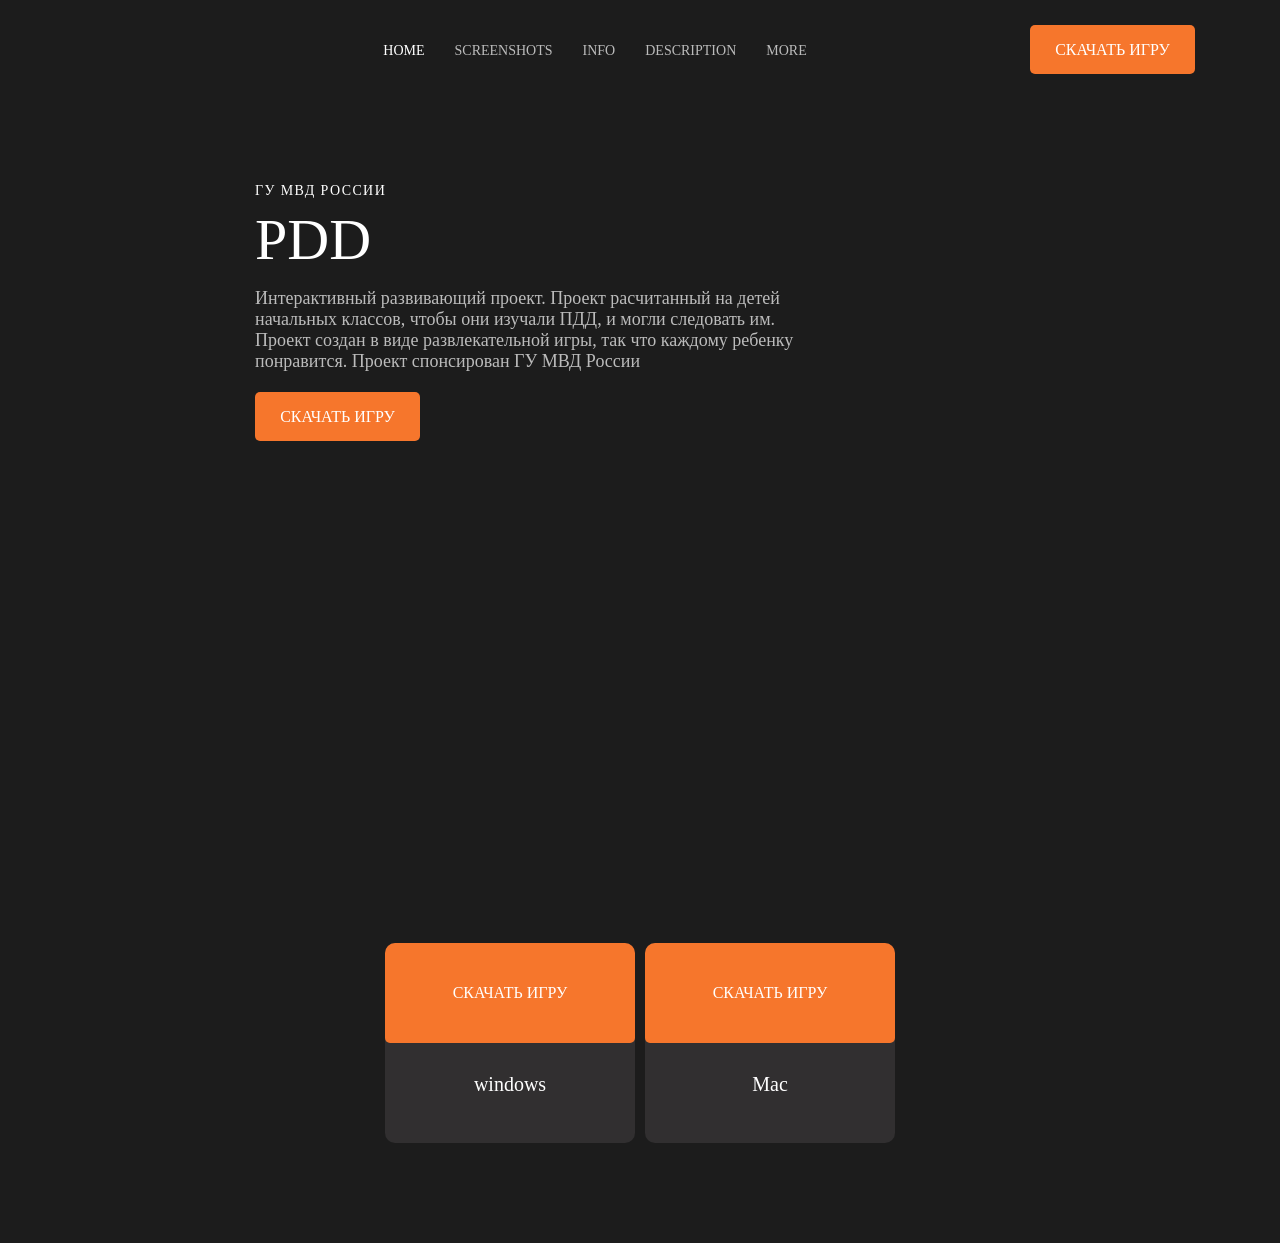
==== index.html @ a507806f "Add files via upload" ====
<!DOCTYPE html>
<html lang="en">
<head>
    <meta charset="UTF-8">
    <meta name="viewport" content="width=device-width, initial-scale=1.0">
    <title>PDD</title>
    <link rel="stylesheet" href="./style.css">
</head>
<body>
    <header class="header">
        <div class="container">
            <img src="./img/Emblem_of_the_Moscow_Oblast_Police.svg.png" alt="" class="header_logo" >
    
            <nav class="header_nav">
                <ul class="header_list">
                    <li><a class="active" href="#">HOME</a></li>
                    <li><a href="#">SCREENSHOTS</a></li>
                    <li><a href="#">INFO</a></li>
                    <li><a href="#">DESCRIPTION</a></li>
                    <li><a href="#">MORE</a></li>
                </ul>
            </nav>
    
            <a href="#!" class="btn">Скачать Игру</a>
        </div>
    </header>


    <main class="main">
        <section class="welcome">
            <div class="container">
                <div class="welcome__text">
                    <h4 class="welcome__subtitle">ГУ МВД РОССИИ</h4>
                    <h1 class="welcome__title">PDD</h1>
                    <p class="welcome__desc">Интерактивный развивающий проект.
                    Проект расчитанный на детей начальных классов, чтобы они изучали ПДД,
                    и могли следовать им. Проект создан в виде развлекательной игры, так что
                    каждому ребенку понравится. Проект спонсирован ГУ МВД России </p>
                    <a href="#!" class="btn">Скачать Игру</a>
                </div>
            </div>
        </section>

        <section class="food-list">
            <div class="container">
            <div class="food-list__card">
                <a href="#!" class="btn">Скачать Игру</a>
                <div class="food-list__text-wrapper">
                    <h4 class="food-list__title">windows</h4>
                </div>
            </div>
            <div class="food-list__card">
                <a href="#!" class="btn">Скачать Игру</a>
                <div class="food-list__text-wrapper">
                    <h4 class="food-list__title">Mac</h4>
                </div>
            </div>
            </div>
        </section>
    </main>
</body>
</html>
---- style.css ----
body {
    color: #fff;
    background-color: #1c1c1c;
    margin: 0;
}

a {
 color: #fff;
 text-decoration: none;
}

p {
 margin: 0;
}

p + p{
 margin-top: 15px;
}

ul{
    list-style: none;
    margin: 0;
    padding: 0;

}

h1, h2, h3, h4, h5, h6 {
    font-weight: 500;
    margin: 0;
}

img {
    max-width: 100%;
}

.container {
 max-width: 1140px;
 margin: 0 auto;
 padding: 0 15px;
}


.btn {
 display: flex;
 align-items: center;
 justify-content: center;

 font-weight: 500;
 font-size: 16px;
 color: #fff;

 width: 165px;
 height: 49px;
 text-transform: uppercase;

 background: #F6762c;
 border-radius: 5px;

 transition: opacity 0.3s;
}

.btn:hover {
    opacity: 0.8;
}

.header {
 padding: 25px 0;
 margin-bottom: 100px;
}

.header .container {
 display: flex;
 justify-content: space-between;
 align-items: center;
}


.header_logo {
 opacity: 1;
 transition: opacity 0.3s;
 width: 75px;
}


.header_logo:hover {
 opacity: 0.8;
}


.header_nav {
 
}

.header_list {
 display: flex;
 gap: 30px;
}

.header_nav a {
 font-size: 14px;
 opacity: 0.7;
}

.header_nav a.active {
 opacity: 1;  
}

.header_nav a:hover {
    opacity: 0.9;
}


*{
    box-sizing: border-box;
}



.welcome {
 min-height: 100vh;

 margin-top: -256px;
 padding: 240px;

 background-image: url("./img/2024-11-12_21-51-48.jpg");
 background-repeat: no-repeat;
 background-size: cover;
 background-position: center;
}

.welcome__text{
 width: 550px;
}

.welcome__subtitle {
    margin-bottom: 7px;
    font-size: 14px;
    letter-spacing: 0.1em;
}

.welcome__title {
 font-size: 58px;
}

.welcome__desc {
 margin: 15px 0 20px 0;
 font-size: 18px;
 opacity: 0.7;
}



.food-list {
 padding: 100px 0;
}

.food-list .container {
    display: flex;
    justify-content: center;
    flex-wrap: wrap;
    gap: 40px 10px;
}

.food-list__card {
 height: 200px;
 width: 250px;

 overflow: hidden;
 text-align: center;

 background: #312F30;
 border-radius: 10px;
}

.food-list__card .btn{
 width: 100%;
 height: 100px;
 object-fit: cover;
}

.food-list__text-wrapper {
 padding: 30px 20px;
}

.food-list__title {
 margin-bottom: 13px;
 font-size: 20px;
}

.food-list__desc {
 font-size: 16px;
 opacity: 0.7;
}
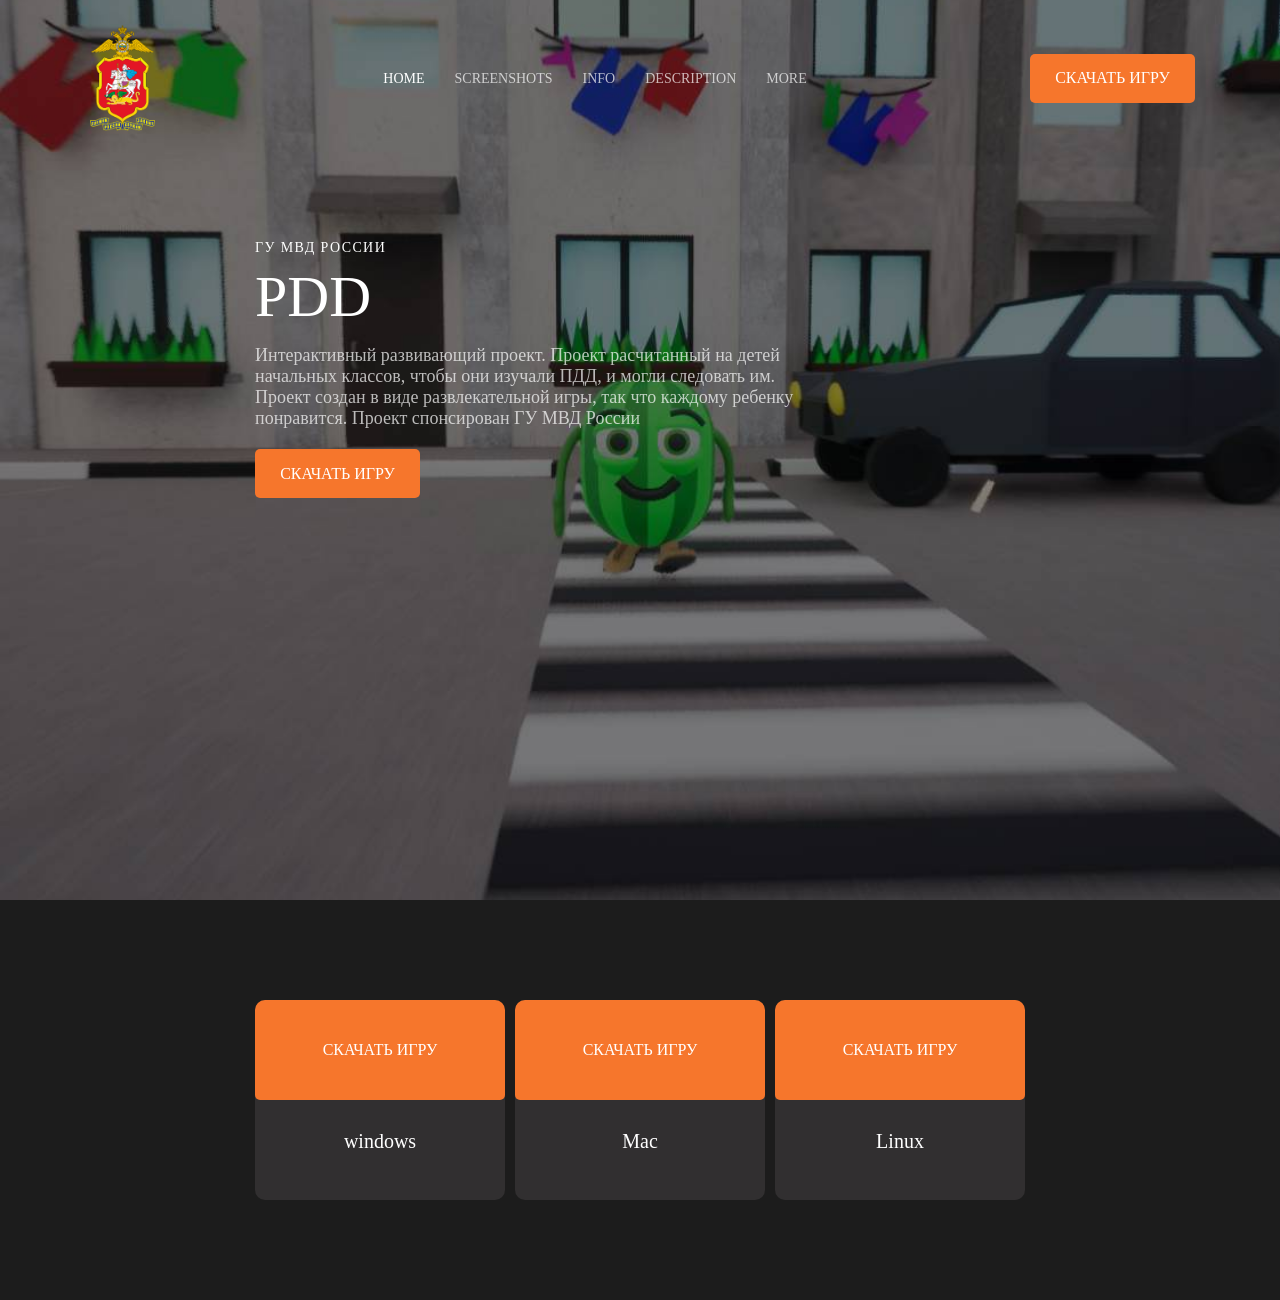
==== commit 2190f273: "Update index.html" ====
--- a/index.html
+++ b/index.html
@@ -55,8 +55,14 @@
                     <h4 class="food-list__title">Mac</h4>
                 </div>
             </div>
+            <div class="food-list__card">
+                <a href="#!" class="btn">Скачать Игру</a>
+                <div class="food-list__text-wrapper">
+                    <h4 class="food-list__title">Linux</h4>
+                </div>
+            </div>
             </div>
         </section>
     </main>
 </body>
-</html>+</html>
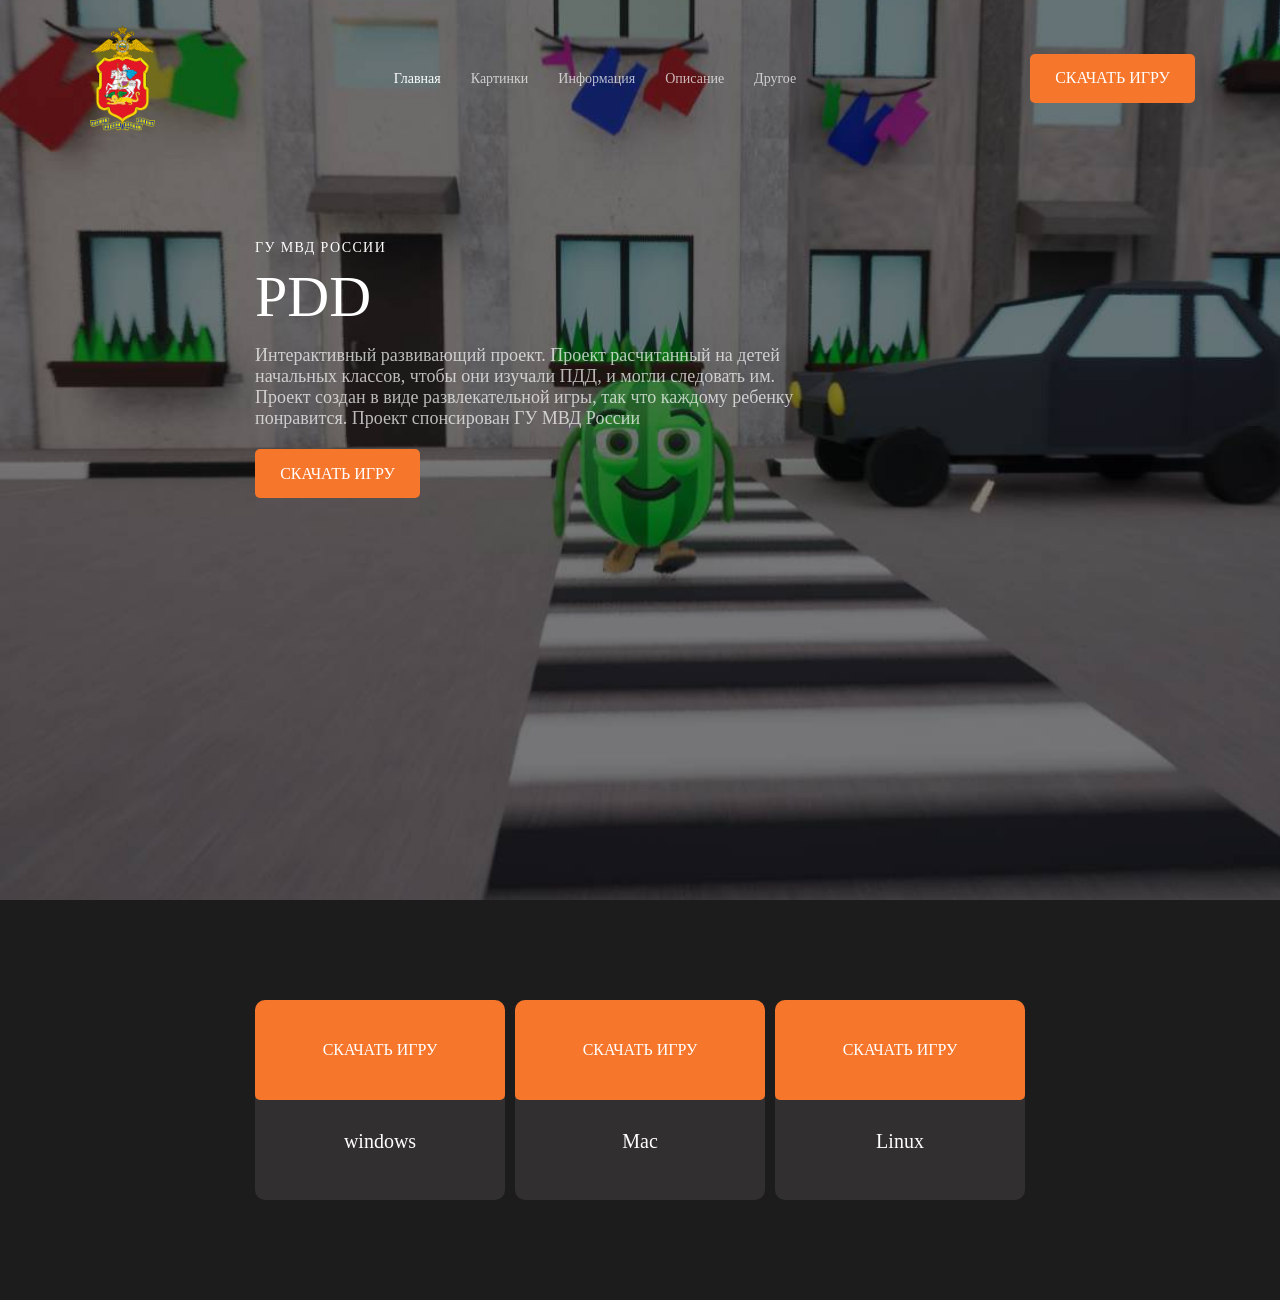
==== commit 96176203: "Update index.html" ====
--- a/index.html
+++ b/index.html
@@ -13,11 +13,11 @@
     
             <nav class="header_nav">
                 <ul class="header_list">
-                    <li><a class="active" href="#">HOME</a></li>
-                    <li><a href="#">SCREENSHOTS</a></li>
-                    <li><a href="#">INFO</a></li>
-                    <li><a href="#">DESCRIPTION</a></li>
-                    <li><a href="#">MORE</a></li>
+                    <li><a class="active" href="#">Главная</a></li>
+                    <li><a href="#">Картинки</a></li>
+                    <li><a href="#">Информация</a></li>
+                    <li><a href="#">Описание</a></li>
+                    <li><a href="#">Другое</a></li>
                 </ul>
             </nav>
     
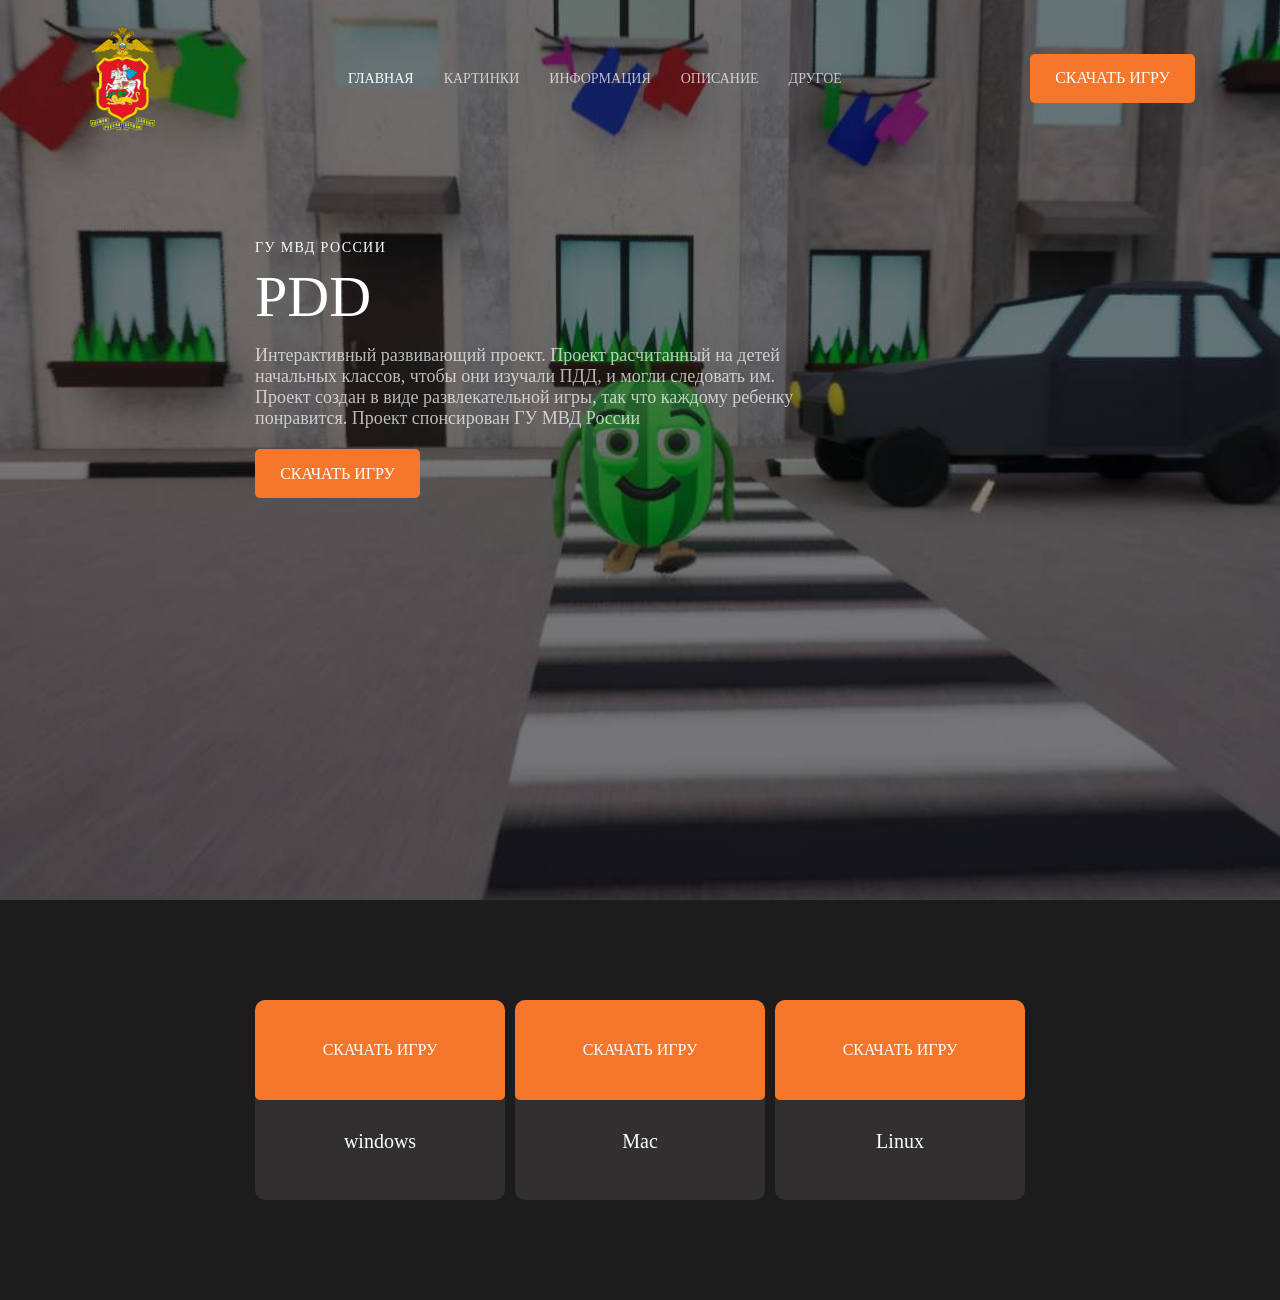
==== commit 0733d004: "Update index.html" ====
--- a/index.html
+++ b/index.html
@@ -13,11 +13,11 @@
     
             <nav class="header_nav">
                 <ul class="header_list">
-                    <li><a class="active" href="#">Главная</a></li>
-                    <li><a href="#">Картинки</a></li>
-                    <li><a href="#">Информация</a></li>
-                    <li><a href="#">Описание</a></li>
-                    <li><a href="#">Другое</a></li>
+                    <li><a class="active" href="#">ГЛАВНАЯ</a></li>
+                    <li><a href="#">КАРТИНКИ</a></li>
+                    <li><a href="#">ИНФОРМАЦИЯ</a></li>
+                    <li><a href="#">ОПИСАНИЕ</a></li>
+                    <li><a href="#">ДРУГОЕ</a></li>
                 </ul>
             </nav>
     
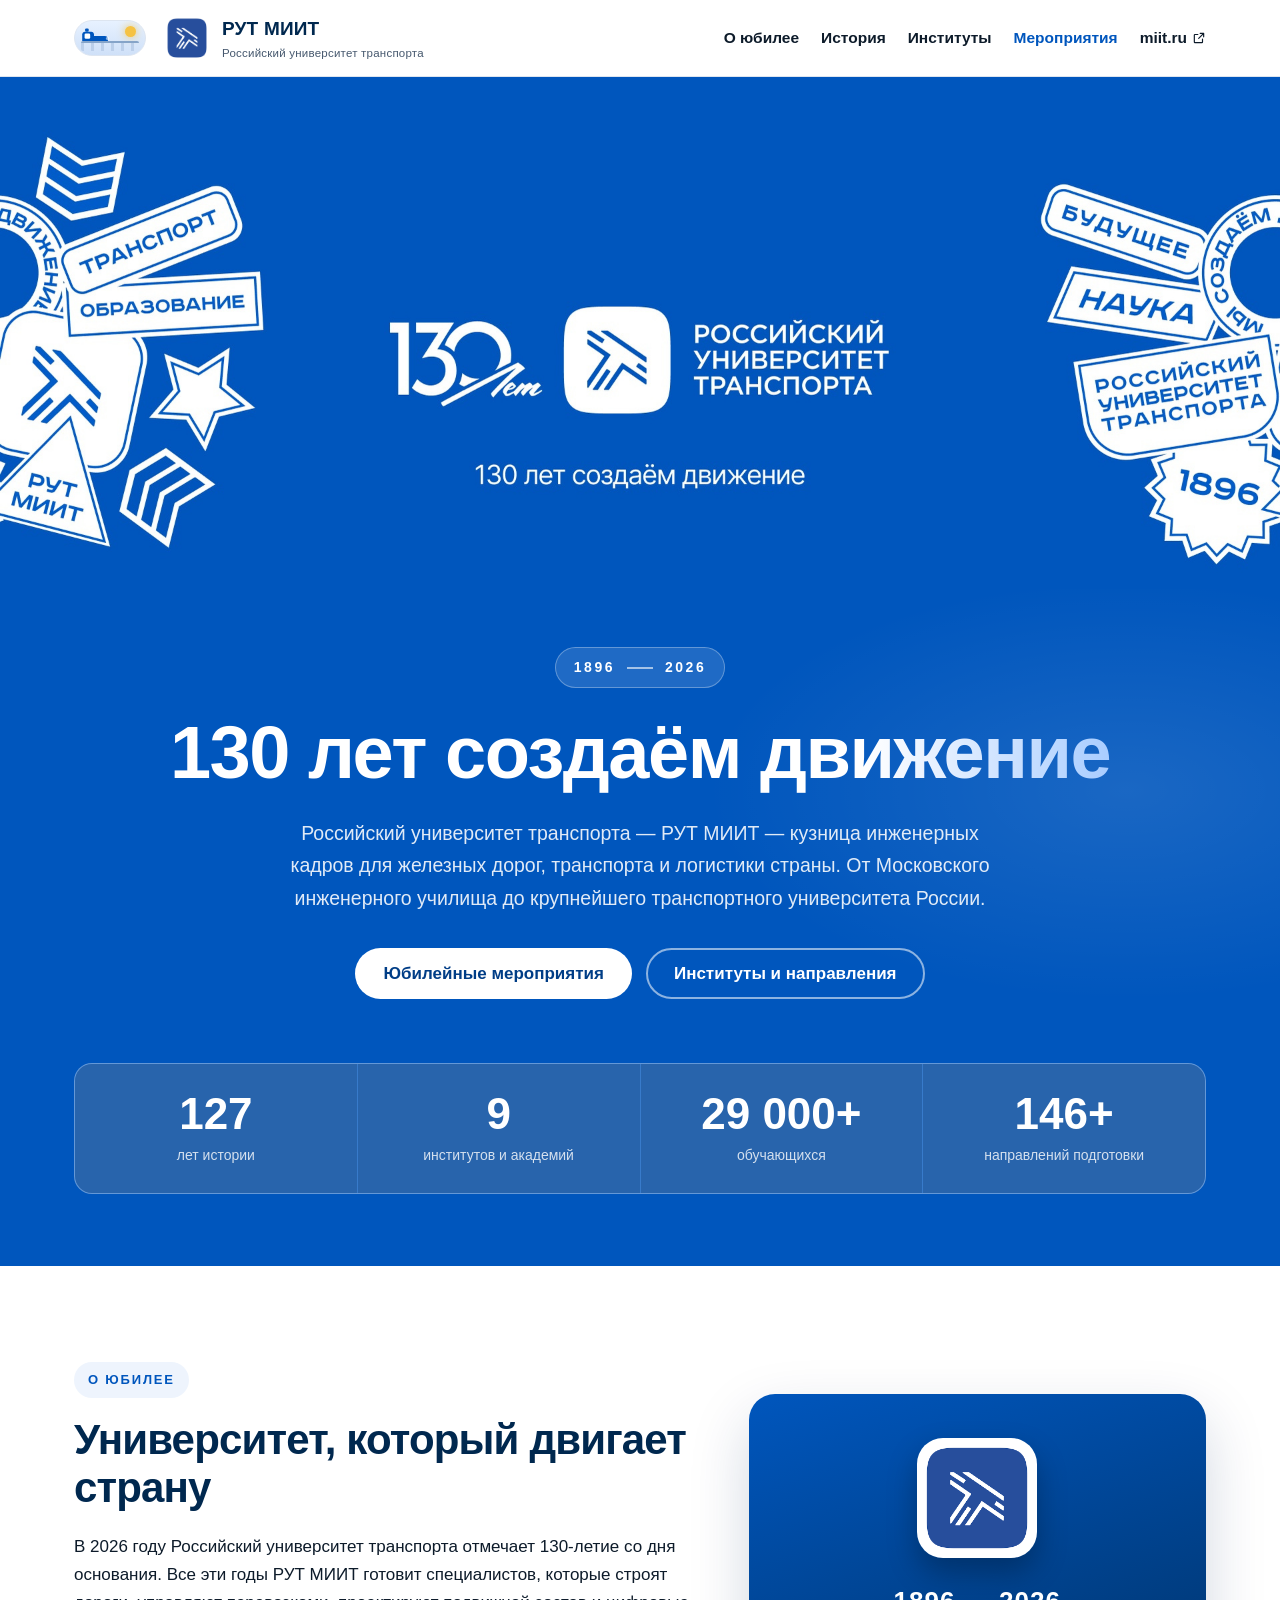
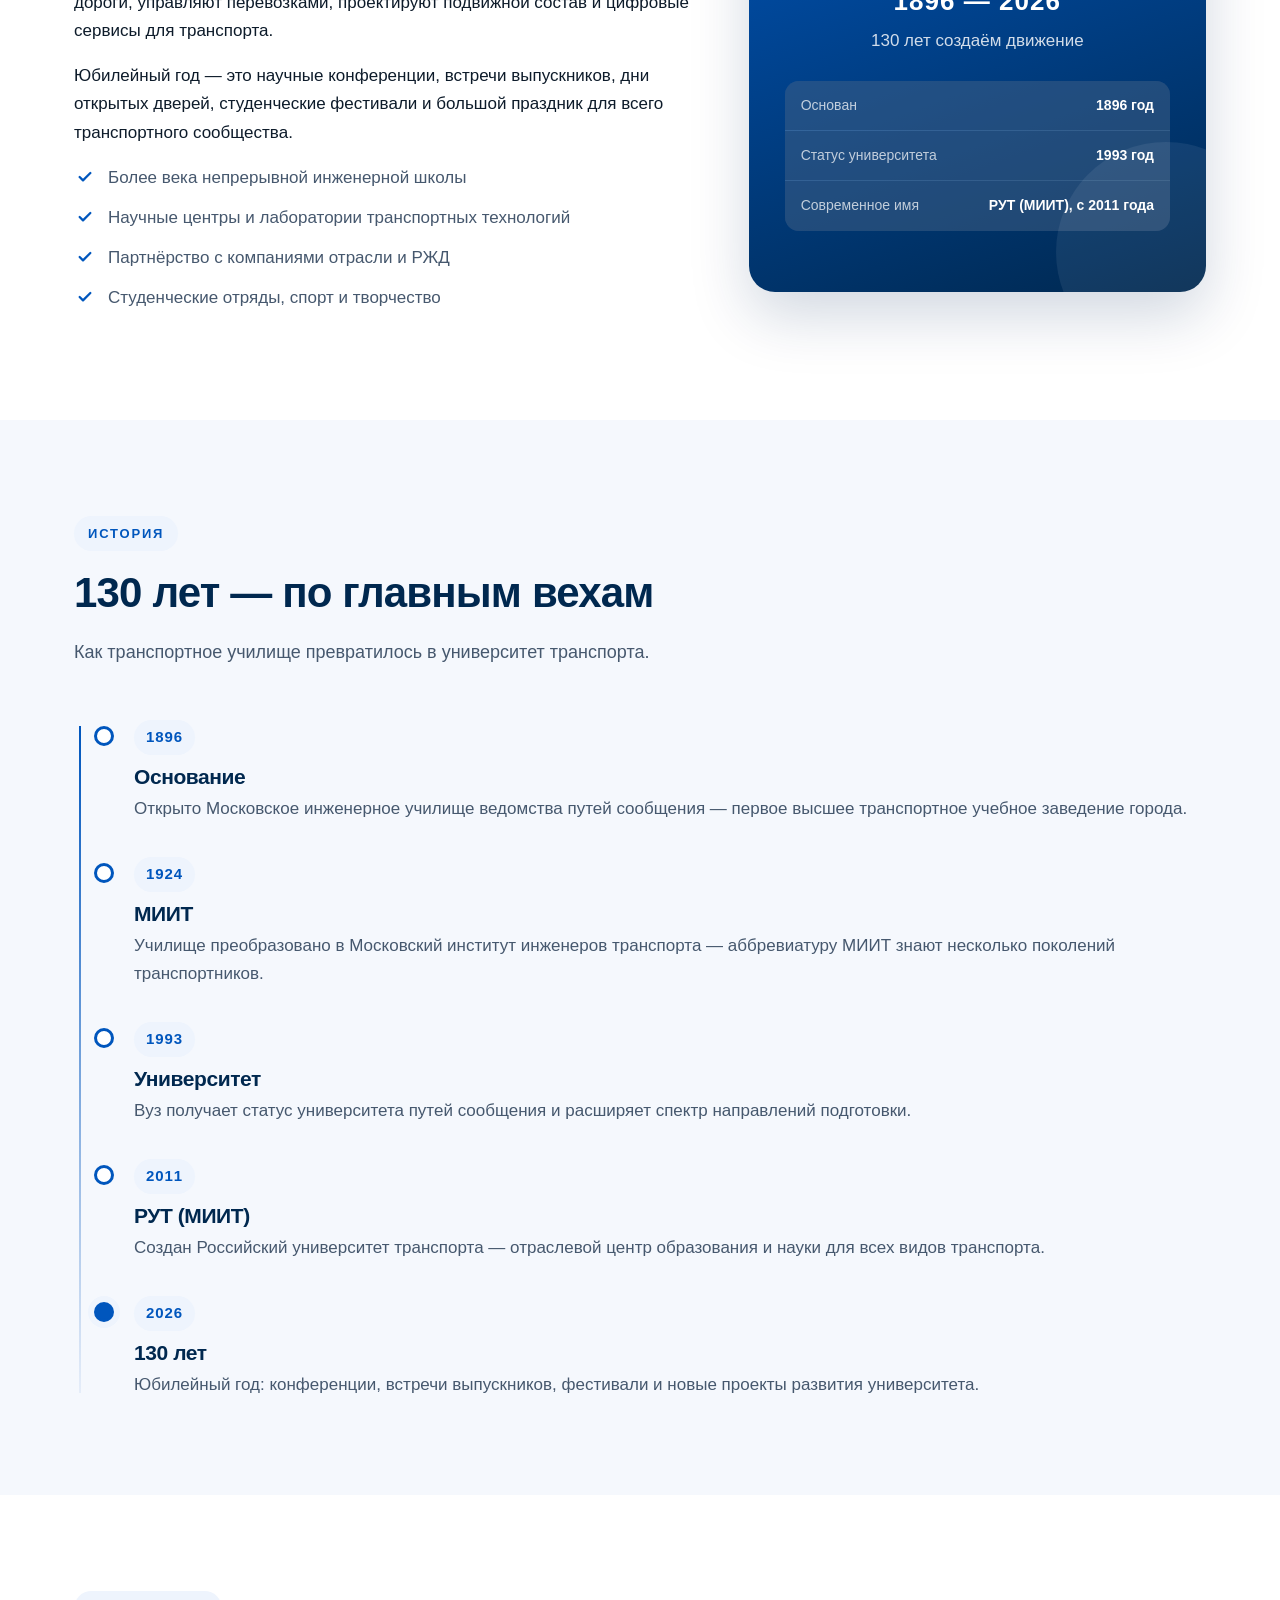
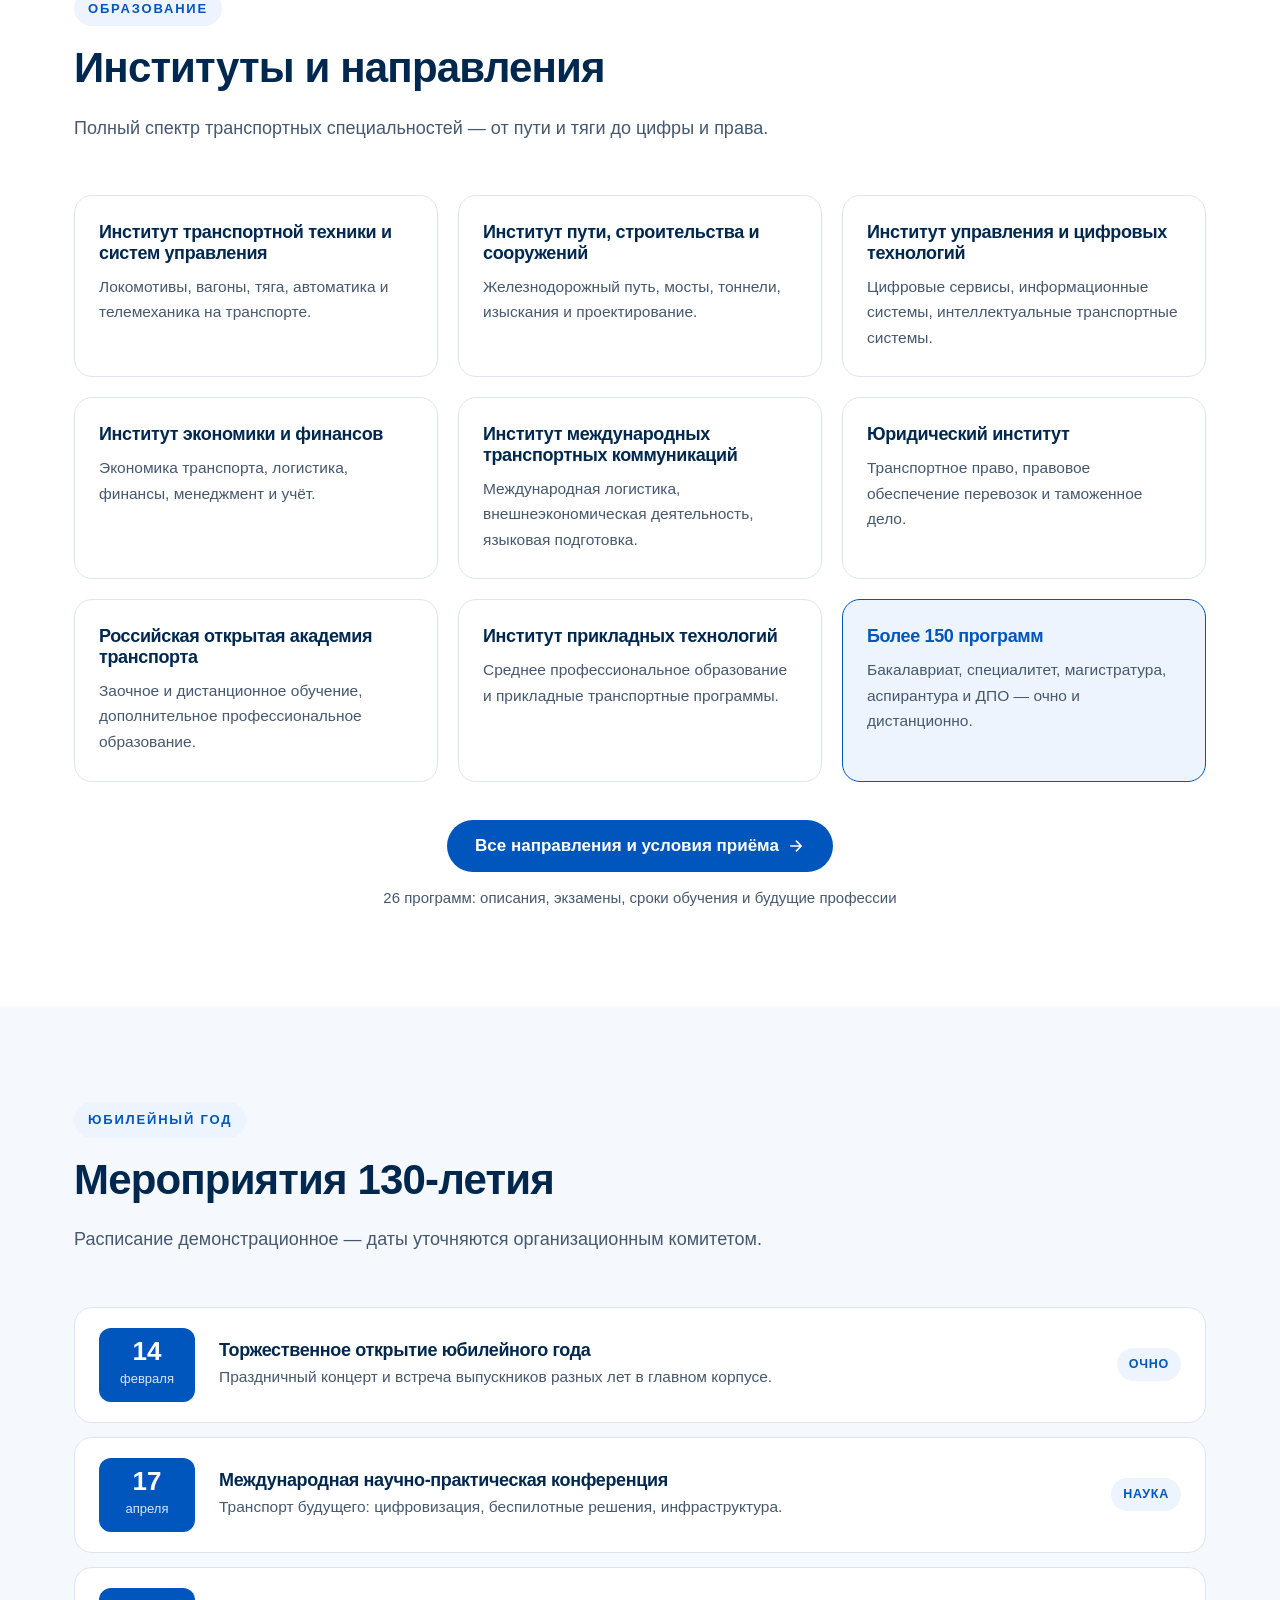
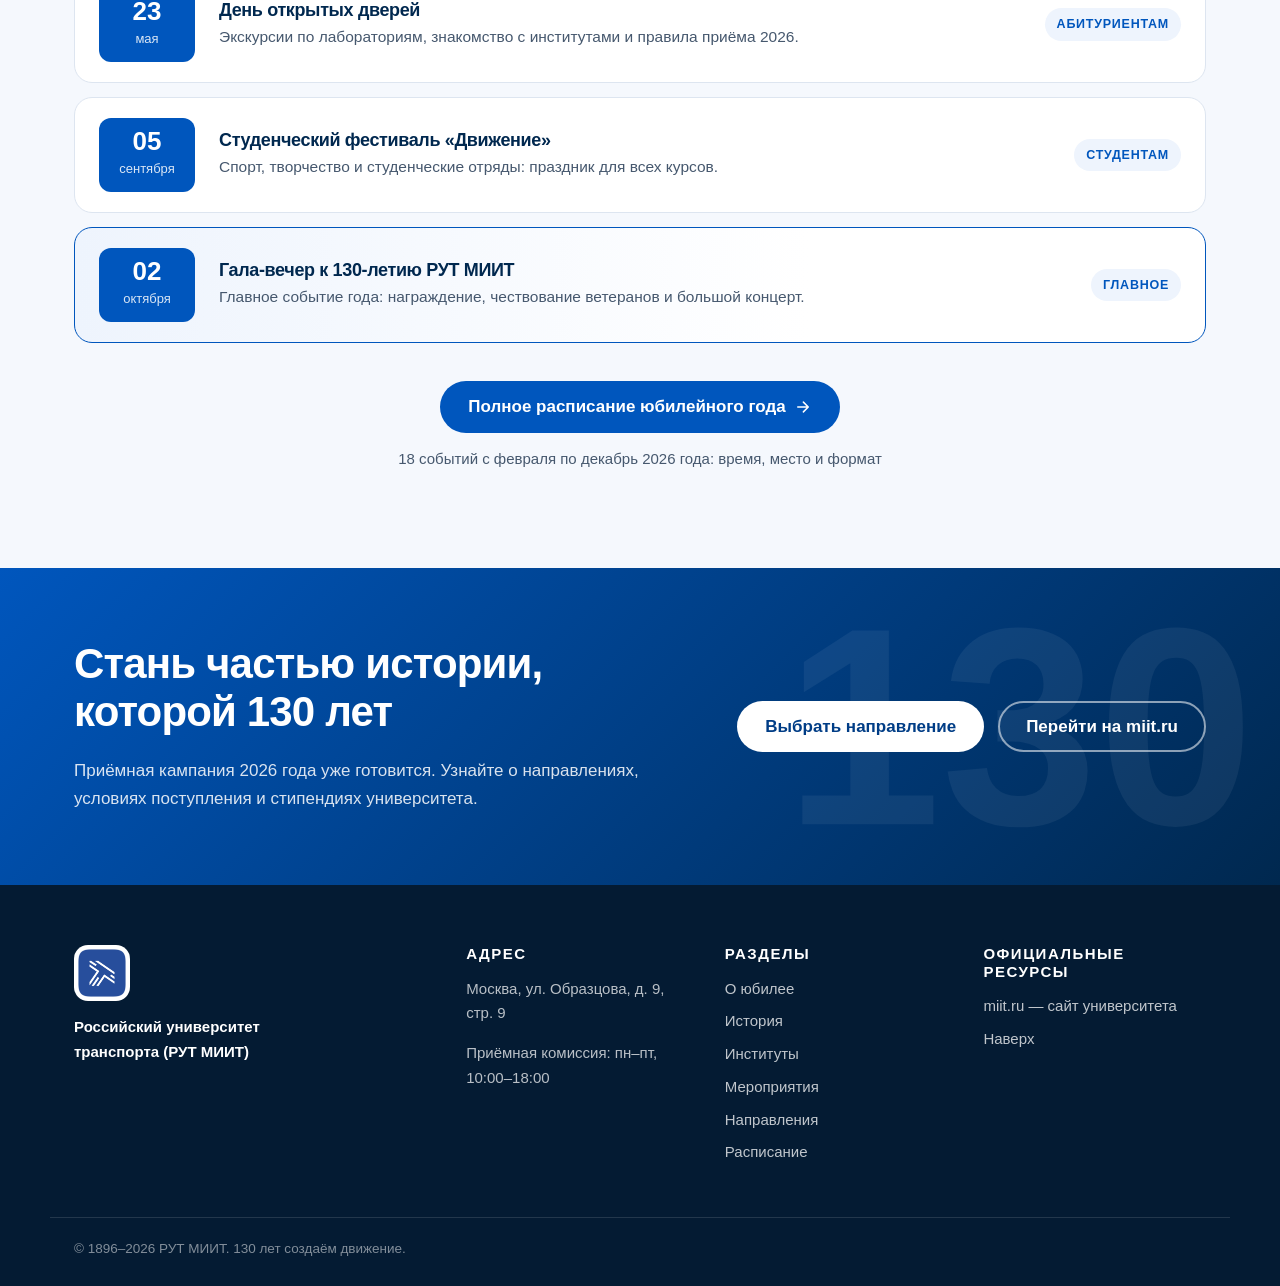
==== commit 89ab1a48: "Add files via upload" ====
--- a/index.html
+++ b/index.html
@@ -1,68 +1,400 @@
-<!DOCTYPE html>
-<html lang="en">
-<head>
-    <meta charset="UTF-8">
-    <meta name="viewport" content="width=device-width, initial-scale=1.0">
-    <title>PDD</title>
-    <link rel="stylesheet" href="./style.css">
-</head>
-<body>
-    <header class="header">
-        <div class="container">
-            <img src="./img/Emblem_of_the_Moscow_Oblast_Police.svg.png" alt="" class="header_logo" >
-    
-            <nav class="header_nav">
-                <ul class="header_list">
-                    <li><a class="active" href="#">ГЛАВНАЯ</a></li>
-                    <li><a href="#">КАРТИНКИ</a></li>
-                    <li><a href="#">ИНФОРМАЦИЯ</a></li>
-                    <li><a href="#">ОПИСАНИЕ</a></li>
-                    <li><a href="#">ДРУГОЕ</a></li>
-                </ul>
-            </nav>
-    
-            <a href="#!" class="btn">Скачать Игру</a>
-        </div>
-    </header>
-
-
-    <main class="main">
-        <section class="welcome">
-            <div class="container">
-                <div class="welcome__text">
-                    <h4 class="welcome__subtitle">ГУ МВД РОССИИ</h4>
-                    <h1 class="welcome__title">PDD</h1>
-                    <p class="welcome__desc">Интерактивный развивающий проект.
-                    Проект расчитанный на детей начальных классов, чтобы они изучали ПДД,
-                    и могли следовать им. Проект создан в виде развлекательной игры, так что
-                    каждому ребенку понравится. Проект спонсирован ГУ МВД России </p>
-                    <a href="#!" class="btn">Скачать Игру</a>
-                </div>
-            </div>
-        </section>
-
-        <section class="food-list">
-            <div class="container">
-            <div class="food-list__card">
-                <a href="#!" class="btn">Скачать Игру</a>
-                <div class="food-list__text-wrapper">
-                    <h4 class="food-list__title">windows</h4>
-                </div>
-            </div>
-            <div class="food-list__card">
-                <a href="#!" class="btn">Скачать Игру</a>
-                <div class="food-list__text-wrapper">
-                    <h4 class="food-list__title">Mac</h4>
-                </div>
-            </div>
-            <div class="food-list__card">
-                <a href="#!" class="btn">Скачать Игру</a>
-                <div class="food-list__text-wrapper">
-                    <h4 class="food-list__title">Linux</h4>
-                </div>
-            </div>
-            </div>
-        </section>
-    </main>
-</body>
-</html>
+<!DOCTYPE html>
+<html lang="ru" data-theme="light">
+<head>
+  <meta charset="UTF-8">
+  <meta name="viewport" content="width=device-width, initial-scale=1, viewport-fit=cover">
+  <title>РУТ МИИТ — 130 лет создаём движение | Российский университет транспорта</title>
+  <meta name="description" content="Российский университет транспорта (РУТ МИИТ) отмечает 130-летие: 1896–2026. История, институты, юбилейные мероприятия и приёмная кампания.">
+  <link rel="icon" type="image/png" href="assets/logo.png">
+  <meta name="theme-color" content="#0056bd" id="themeColor">
+  <meta property="og:title" content="РУТ МИИТ — 130 лет создаём движение">
+  <meta property="og:description" content="Российский университет транспорта. 1896–2026.">
+  <meta property="og:image" content="assets/banner.jpg">
+  <meta property="og:type" content="website">
+
+  <!-- Тема применяется до первой отрисовки, чтобы не было «вспышки» светлого фона -->
+  <script>
+    (function () {
+      try {
+        var saved = localStorage.getItem('rut-miit-theme');
+        var prefersDark = window.matchMedia('(prefers-color-scheme: dark)').matches;
+        document.documentElement.setAttribute('data-theme', saved || (prefersDark ? 'dark' : 'light'));
+      } catch (e) { /* приватный режим — остаёмся на светлой теме */ }
+    })();
+  </script>
+
+  <link rel="stylesheet" href="css/styles.css?v=2">
+</head>
+<body>
+  <a class="skip-link" href="#main">Перейти к содержанию</a>
+
+  <!-- ============ ШАПКА ============ -->
+  <header class="header" id="header">
+    <div class="container header__inner">
+
+      <!-- Переключатель темы: локомотив едет по рельсу -->
+      <button class="theme-switch" id="themeSwitch" type="button" role="switch"
+              aria-checked="false" aria-label="Тёмная тема" title="Переключить тему">
+        <span class="theme-switch__sky" aria-hidden="true"></span>
+        <span class="theme-switch__rail" aria-hidden="true"></span>
+        <span class="theme-switch__train" aria-hidden="true">
+          <svg class="theme-switch__loco" viewBox="0 0 30 15" width="30" height="15" focusable="false">
+            <path class="loco-body" d="M2.2 7.4c0-1.5 1.2-2.7 2.7-2.7h6.4c1.5 0 2.7 1.2 2.7 2.7V14H2.2V7.4Z"/>
+            <path class="loco-body" d="M13.2 9.1h11.7c1.7 0 3 1.3 3 3V14H13.2V9.1Z"/>
+            <rect class="loco-body" x="5.1" y="1.4" width="3.6" height="3.4" rx="1.1"/>
+            <rect class="loco-window" x="4.6" y="6.4" width="5.6" height="5.4" rx="1.3"/>
+            <circle class="loco-light" cx="27.6" cy="11.4" r="1.7"/>
+          </svg>
+          <span class="theme-switch__beam" aria-hidden="true"></span>
+        </span>
+      </button>
+
+      <a class="brand" href="#top" aria-label="РУТ МИИТ — на главную">
+        <img class="brand__logo" src="assets/logo.png" alt="Логотип РУТ МИИТ" width="48" height="48">
+        <span class="brand__text">
+          <strong>РУТ&nbsp;МИИТ</strong>
+          <small>Российский университет транспорта</small>
+        </span>
+      </a>
+
+      <nav class="nav" id="nav" aria-label="Основная навигация">
+        <a href="#about">О юбилее</a>
+        <a href="#history">История</a>
+        <a href="#institutes">Институты</a>
+        <a href="#events">Мероприятия</a>
+        <a class="nav__external" href="https://miit.ru/" target="_blank" rel="noopener"
+           aria-label="Официальный сайт университета — miit.ru (откроется в новой вкладке)">
+          miit.ru
+          <svg viewBox="0 0 24 24" width="16" height="16" aria-hidden="true" focusable="false">
+            <path d="M14 4h6v6M20 4l-8.5 8.5M18 14v5a1 1 0 0 1-1 1H5a1 1 0 0 1-1-1V7a1 1 0 0 1 1-1h5"
+                  fill="none" stroke="currentColor" stroke-width="2" stroke-linecap="round" stroke-linejoin="round"/>
+          </svg>
+        </a>
+        <a class="btn btn--primary btn--sm nav__cta" href="schedule.html">Программа юбилея</a>
+      </nav>
+
+      <a class="btn btn--primary btn--sm header__cta" href="schedule.html">Программа юбилея</a>
+
+      <button class="burger" id="burger" type="button" aria-label="Открыть меню"
+              aria-expanded="false" aria-controls="nav">
+        <span></span><span></span><span></span>
+      </button>
+    </div>
+  </header>
+  <div class="nav-backdrop" id="navBackdrop" hidden></div>
+
+  <main id="main">
+    <!-- ============ ГЛАВНЫЙ ЭКРАН ============ -->
+    <section class="hero" id="top">
+      <div class="hero__banner">
+        <img src="assets/banner.jpg" alt="Баннер: 130 лет Российскому университету транспорта"
+             width="1920" height="768">
+      </div>
+
+      <div class="container hero__content">
+        <p class="hero__eyebrow"><span>1896</span><i aria-hidden="true"></i><span>2026</span></p>
+        <h1 class="hero__title">130 лет создаём <em>движение</em></h1>
+        <p class="hero__lead">
+          Российский университет транспорта — РУТ&nbsp;МИИТ — кузница инженерных кадров
+          для железных дорог, транспорта и логистики страны. От Московского инженерного
+          училища до крупнейшего транспортного университета России.
+        </p>
+
+        <div class="hero__actions">
+          <a class="btn btn--light" href="#events">Юбилейные мероприятия</a>
+          <a class="btn btn--ghost" href="#institutes">Институты и направления</a>
+        </div>
+
+        <!-- Цифры: демонстрационные, заменить на актуальные данные вуза -->
+        <ul class="stats" id="stats">
+          <li class="stats__item">
+            <span class="stats__num" data-count="130">0</span>
+            <span class="stats__label">лет истории</span>
+          </li>
+          <li class="stats__item">
+            <span class="stats__num" data-count="9">0</span>
+            <span class="stats__label">институтов и академий</span>
+          </li>
+          <li class="stats__item">
+            <span class="stats__num" data-count="30" data-suffix="&nbsp;000+">0</span>
+            <span class="stats__label">обучающихся</span>
+          </li>
+          <li class="stats__item">
+            <span class="stats__num" data-count="150" data-suffix="+">0</span>
+            <span class="stats__label">направлений подготовки</span>
+          </li>
+        </ul>
+      </div>
+    </section>
+
+    <!-- ============ О ЮБИЛЕЕ ============ -->
+    <section class="section" id="about">
+      <div class="container grid grid--2">
+        <div class="reveal">
+          <p class="kicker">О юбилее</p>
+          <h2 class="h2">Университет, который двигает страну</h2>
+          <p>
+            В 2026 году Российский университет транспорта отмечает 130-летие со дня основания.
+            Все эти годы РУТ&nbsp;МИИТ готовит специалистов, которые строят дороги, управляют
+            перевозками, проектируют подвижной состав и цифровые сервисы для транспорта.
+          </p>
+          <p>
+            Юбилейный год — это научные конференции, встречи выпускников, дни открытых дверей,
+            студенческие фестивали и большой праздник для всего транспортного сообщества.
+          </p>
+
+          <ul class="checklist">
+            <li>Более века непрерывной инженерной школы</li>
+            <li>Научные центры и лаборатории транспортных технологий</li>
+            <li>Партнёрство с компаниями отрасли и РЖД</li>
+            <li>Студенческие отряды, спорт и творчество</li>
+          </ul>
+        </div>
+
+        <div class="about-card reveal">
+          <img class="about-card__logo" src="assets/logo.png" alt="Эмблема РУТ МИИТ" width="140" height="140">
+          <p class="about-card__year">1896 — 2026</p>
+          <p class="about-card__slogan">130 лет создаём движение</p>
+          <dl class="about-card__facts">
+            <div><dt>Основан</dt><dd>1896 год</dd></div>
+            <div><dt>Статус университета</dt><dd>1993 год</dd></div>
+            <div><dt>Современное имя</dt><dd>РУТ (МИИТ), с 2011 года</dd></div>
+          </dl>
+        </div>
+      </div>
+    </section>
+
+    <!-- ============ ИСТОРИЯ ============ -->
+    <section class="section section--tint" id="history">
+      <div class="container">
+        <div class="section__head reveal">
+          <p class="kicker">История</p>
+          <h2 class="h2">130 лет — по главным вехам</h2>
+          <p class="section__sub">Как транспортное училище превратилось в университет транспорта.</p>
+        </div>
+
+        <ol class="timeline">
+          <li class="timeline__item reveal">
+            <span class="timeline__year">1896</span>
+            <div class="timeline__body">
+              <h3>Основание</h3>
+              <p>Открыто Московское инженерное училище ведомства путей сообщения — первое высшее транспортное учебное заведение города.</p>
+            </div>
+          </li>
+          <li class="timeline__item reveal">
+            <span class="timeline__year">1924</span>
+            <div class="timeline__body">
+              <h3>МИИТ</h3>
+              <p>Училище преобразовано в Московский институт инженеров транспорта — аббревиатуру МИИТ знают несколько поколений транспортников.</p>
+            </div>
+          </li>
+          <li class="timeline__item reveal">
+            <span class="timeline__year">1993</span>
+            <div class="timeline__body">
+              <h3>Университет</h3>
+              <p>Вуз получает статус университета путей сообщения и расширяет спектр направлений подготовки.</p>
+            </div>
+          </li>
+          <li class="timeline__item reveal">
+            <span class="timeline__year">2011</span>
+            <div class="timeline__body">
+              <h3>РУТ (МИИТ)</h3>
+              <p>Создан Российский университет транспорта — отраслевой центр образования и науки для всех видов транспорта.</p>
+            </div>
+          </li>
+          <li class="timeline__item timeline__item--now reveal">
+            <span class="timeline__year">2026</span>
+            <div class="timeline__body">
+              <h3>130 лет</h3>
+              <p>Юбилейный год: конференции, встречи выпускников, фестивали и новые проекты развития университета.</p>
+            </div>
+          </li>
+        </ol>
+      </div>
+    </section>
+
+    <!-- ============ ИНСТИТУТЫ ============ -->
+    <section class="section" id="institutes">
+      <div class="container">
+        <div class="section__head reveal">
+          <p class="kicker">Образование</p>
+          <h2 class="h2">Институты и направления</h2>
+          <p class="section__sub">Полный спектр транспортных специальностей — от пути и тяги до цифры и права.</p>
+        </div>
+
+        <div class="cards">
+          <article class="card reveal">
+            <h3>Институт транспортной техники и систем управления</h3>
+            <p>Локомотивы, вагоны, тяга, автоматика и телемеханика на транспорте.</p>
+          </article>
+          <article class="card reveal">
+            <h3>Институт пути, строительства и сооружений</h3>
+            <p>Железнодорожный путь, мосты, тоннели, изыскания и проектирование.</p>
+          </article>
+          <article class="card reveal">
+            <h3>Институт управления и цифровых технологий</h3>
+            <p>Цифровые сервисы, информационные системы, интеллектуальные транспортные системы.</p>
+          </article>
+          <article class="card reveal">
+            <h3>Институт экономики и финансов</h3>
+            <p>Экономика транспорта, логистика, финансы, менеджмент и учёт.</p>
+          </article>
+          <article class="card reveal">
+            <h3>Институт международных транспортных коммуникаций</h3>
+            <p>Международная логистика, внешнеэкономическая деятельность, языковая подготовка.</p>
+          </article>
+          <article class="card reveal">
+            <h3>Юридический институт</h3>
+            <p>Транспортное право, правовое обеспечение перевозок и таможенное дело.</p>
+          </article>
+          <article class="card reveal">
+            <h3>Российская открытая академия транспорта</h3>
+            <p>Заочное и дистанционное обучение, дополнительное профессиональное образование.</p>
+          </article>
+          <article class="card reveal">
+            <h3>Институт прикладных технологий</h3>
+            <p>Среднее профессиональное образование и прикладные транспортные программы.</p>
+          </article>
+          <article class="card card--accent reveal">
+            <h3>Более 150 программ</h3>
+            <p>Бакалавриат, специалитет, магистратура, аспирантура и ДПО — очно и дистанционно.</p>
+          </article>
+        </div>
+
+        <div class="section__more reveal">
+          <a class="btn btn--primary" href="directions.html">
+            Все направления и условия приёма
+            <svg viewBox="0 0 24 24" width="16" height="16" aria-hidden="true" focusable="false">
+              <path d="M5 12h13M12.5 5.5 19 12l-6.5 6.5" fill="none" stroke="currentColor"
+                    stroke-width="2" stroke-linecap="round" stroke-linejoin="round"/>
+            </svg>
+          </a>
+          <p class="section__more-note">26 программ: описания, экзамены, сроки обучения и будущие профессии</p>
+        </div>
+      </div>
+    </section>
+
+    <!-- ============ МЕРОПРИЯТИЯ ============ -->
+    <section class="section section--tint" id="events">
+      <div class="container">
+        <div class="section__head reveal">
+          <p class="kicker">Юбилейный год</p>
+          <h2 class="h2">Мероприятия 130-летия</h2>
+          <p class="section__sub">Расписание демонстрационное — даты уточняются организационным комитетом.</p>
+        </div>
+
+        <ul class="events">
+          <li class="event reveal">
+            <div class="event__date"><strong>14</strong><span>февраля</span></div>
+            <div class="event__body">
+              <h3>Торжественное открытие юбилейного года</h3>
+              <p>Праздничный концерт и встреча выпускников разных лет в главном корпусе.</p>
+            </div>
+            <span class="event__tag">Очно</span>
+          </li>
+          <li class="event reveal">
+            <div class="event__date"><strong>17</strong><span>апреля</span></div>
+            <div class="event__body">
+              <h3>Международная научно-практическая конференция</h3>
+              <p>Транспорт будущего: цифровизация, беспилотные решения, инфраструктура.</p>
+            </div>
+            <span class="event__tag">Наука</span>
+          </li>
+          <li class="event reveal">
+            <div class="event__date"><strong>23</strong><span>мая</span></div>
+            <div class="event__body">
+              <h3>День открытых дверей</h3>
+              <p>Экскурсии по лабораториям, знакомство с институтами и правила приёма 2026.</p>
+            </div>
+            <span class="event__tag">Абитуриентам</span>
+          </li>
+          <li class="event reveal">
+            <div class="event__date"><strong>05</strong><span>сентября</span></div>
+            <div class="event__body">
+              <h3>Студенческий фестиваль «Движение»</h3>
+              <p>Спорт, творчество и студенческие отряды: праздник для всех курсов.</p>
+            </div>
+            <span class="event__tag">Студентам</span>
+          </li>
+          <li class="event event--main reveal">
+            <div class="event__date"><strong>02</strong><span>октября</span></div>
+            <div class="event__body">
+              <h3>Гала-вечер к 130-летию РУТ МИИТ</h3>
+              <p>Главное событие года: награждение, чествование ветеранов и большой концерт.</p>
+            </div>
+            <span class="event__tag">Главное</span>
+          </li>
+        </ul>
+
+        <div class="section__more reveal">
+          <a class="btn btn--primary" href="schedule.html">
+            Полное расписание юбилейного года
+            <svg viewBox="0 0 24 24" width="16" height="16" aria-hidden="true" focusable="false">
+              <path d="M5 12h13M12.5 5.5 19 12l-6.5 6.5" fill="none" stroke="currentColor"
+                    stroke-width="2" stroke-linecap="round" stroke-linejoin="round"/>
+            </svg>
+          </a>
+          <p class="section__more-note">18 событий с февраля по декабрь 2026 года: время, место и формат</p>
+        </div>
+      </div>
+    </section>
+
+    <!-- ============ ПРИЗЫВ ============ -->
+    <section class="cta">
+      <div class="container cta__inner reveal">
+        <div>
+          <h2 class="h2 h2--light">Стань частью истории, которой 130 лет</h2>
+          <p class="cta__text">Приёмная кампания 2026 года уже готовится. Узнайте о направлениях, условиях поступления и стипендиях университета.</p>
+        </div>
+        <div class="cta__actions">
+          <a class="btn btn--light" href="directions.html">Выбрать направление</a>
+          <a class="btn btn--ghost" href="https://miit.ru/" target="_blank" rel="noopener">Перейти на miit.ru</a>
+        </div>
+      </div>
+    </section>
+  </main>
+
+  <!-- ============ ПОДВАЛ ============ -->
+  <footer class="footer" id="contacts">
+    <div class="container footer__inner">
+      <div class="footer__brand">
+        <img src="assets/logo.png" alt="" width="56" height="56">
+        <p>Российский университет транспорта (РУТ&nbsp;МИИТ)</p>
+      </div>
+
+      <div class="footer__col">
+        <h3>Адрес</h3>
+        <!-- Контакты демонстрационные: заменить на актуальные -->
+        <p>Москва, ул. Образцова, д. 9, стр. 9</p>
+        <p>Приёмная комиссия: пн–пт, 10:00–18:00</p>
+      </div>
+
+      <div class="footer__col">
+        <h3>Разделы</h3>
+        <ul>
+          <li><a href="#about">О юбилее</a></li>
+          <li><a href="#history">История</a></li>
+          <li><a href="#institutes">Институты</a></li>
+          <li><a href="#events">Мероприятия</a></li>
+          <li><a href="directions.html">Направления</a></li>
+          <li><a href="schedule.html">Расписание</a></li>
+        </ul>
+      </div>
+
+      <div class="footer__col">
+        <h3>Официальные ресурсы</h3>
+        <ul>
+          <li><a href="https://miit.ru/" target="_blank" rel="noopener">miit.ru — сайт университета</a></li>
+          <li><a href="#top">Наверх</a></li>
+        </ul>
+      </div>
+    </div>
+
+    <div class="container footer__bottom">
+      <p>© 1896–2026 РУТ МИИТ. 130 лет создаём движение.</p>
+    </div>
+  </footer>
+
+  <script src="js/main.js?v=2"></script>
+</body>
+</html>
--- a/css/styles.css
+++ b/css/styles.css
@@ -0,0 +1,933 @@
+/* ==========================================================================
+   РУТ МИИТ — 130 лет. Лендинг к юбилею.
+   Светлая и тёмная темы. Фирменный цвет взят с баннера: #0056BD
+   ========================================================================== */
+
+/* ------------------------------- ТОКЕНЫ ---------------------------------- */
+:root {
+  color-scheme: light;
+
+  --brand:        #0056bd;   /* акцент: кнопки, ссылки, иконки */
+  --brand-strong: #003d86;
+  --brand-050:    #eef4fd;   /* мягкая подложка акцента */
+  --on-brand:     #ffffff;
+
+  --bg:           #ffffff;
+  --surface:      #ffffff;   /* карточки */
+  --surface-2:    #f5f8fd;   /* тонированные секции */
+  --header-bg:    rgba(255, 255, 255, .92);
+  --footer-bg:    #041b33;
+
+  --text:         #0d1b2a;
+  --text-soft:    #46586e;
+  --heading:      #00284f;
+  --border:       #dde5f0;
+
+  /* главный экран всегда остаётся фирменным синим — он совпадает с баннером */
+  --hero-bg:      #0056bd;
+  --hero-card:    rgba(0, 40, 90, .28);
+
+  --rail:         #7d9dc4;
+  --tie:          #b9cde8;
+  --switch-sky-1: #e7f1ff;
+  --switch-sky-2: #cfe0f8;
+  --sun:          #f5c243;
+  --moon:         #dbe7ff;
+
+  --radius:       18px;
+  --radius-sm:    12px;
+  --shadow:       0 12px 32px rgba(0, 40, 90, .10);
+  --shadow-lg:    0 24px 60px rgba(0, 40, 90, .18);
+  --container:    1180px;
+  --header-h:     76px;
+}
+
+[data-theme="dark"] {
+  color-scheme: dark;
+
+  --brand:        #5aa2ff;
+  --brand-strong: #8dbcff;
+  --brand-050:    rgba(90, 162, 255, .14);
+  --on-brand:     #06121f;
+
+  --bg:           #070f1a;
+  --surface:      #0e1a2b;
+  --surface-2:    #0a1424;
+  --header-bg:    rgba(9, 18, 31, .92);
+  --footer-bg:    #040c16;
+
+  --text:         #e8f0fa;
+  --text-soft:    #a4b7cf;
+  --heading:      #f2f7ff;
+  --border:       #1d2e46;
+
+  --hero-card:    rgba(4, 28, 60, .34);
+
+  --rail:         #3d5c85;
+  --tie:          #29405f;
+  --switch-sky-1: #0b1a2d;
+  --switch-sky-2: #16294a;
+  --sun:          #f5c243;
+  --moon:         #dbe7ff;
+
+  --shadow:       0 14px 34px rgba(0, 0, 0, .45);
+  --shadow-lg:    0 26px 60px rgba(0, 0, 0, .55);
+}
+
+/* ---------------------------------- базовое ------------------------------- */
+*, *::before, *::after { box-sizing: border-box; }
+
+html {
+  scroll-behavior: smooth;
+  scroll-padding-top: calc(var(--header-h) + 12px);
+  -webkit-text-size-adjust: 100%;
+  max-width: 100%;
+}
+
+body {
+  margin: 0;
+  font-family: -apple-system, BlinkMacSystemFont, "Segoe UI", "Helvetica Neue", Arial, sans-serif;
+  font-size: 17px;
+  line-height: 1.65;
+  color: var(--text);
+  background: var(--bg);
+  -webkit-font-smoothing: antialiased;
+  overflow-x: hidden;
+  transition: background-color .3s ease, color .3s ease;
+}
+
+/* блокировка прокрутки, пока открыта мобильная панель-меню */
+body.is-locked { overflow: hidden; }
+
+img { max-width: 100%; height: auto; display: block; }
+a { color: var(--brand); text-decoration: none; }
+a:hover { text-decoration: underline; }
+h1, h2, h3 { line-height: 1.15; margin: 0 0 .5em; letter-spacing: -.02em; }
+p { margin: 0 0 1em; }
+ul, ol { margin: 0; padding: 0; list-style: none; }
+button { font: inherit; }
+
+.container { width: 100%; max-width: var(--container); margin: 0 auto; padding: 0 24px; }
+
+.skip-link {
+  position: absolute; left: -9999px; top: 0; z-index: 100;
+  background: var(--brand); color: var(--on-brand);
+  padding: 10px 16px; border-radius: 0 0 8px 0;
+}
+.skip-link:focus { left: 0; }
+
+:focus-visible { outline: 3px solid var(--brand); outline-offset: 3px; border-radius: 6px; }
+
+/* ------------------------------- типографика ------------------------------ */
+.h2 { font-size: clamp(27px, 3.4vw, 42px); color: var(--heading); }
+.h2--light { color: #fff; }
+
+.kicker {
+  display: inline-block;
+  font-size: 13px; font-weight: 800; letter-spacing: .14em; text-transform: uppercase;
+  color: var(--brand); background: var(--brand-050);
+  padding: 7px 14px; border-radius: 999px; margin: 0 0 18px;
+}
+
+.section__head { max-width: 720px; margin-bottom: 52px; }
+.section__sub { color: var(--text-soft); font-size: 18px; margin: 0; }
+
+/* --------------------------------- кнопки -------------------------------- */
+.btn {
+  display: inline-flex; align-items: center; justify-content: center; gap: 8px;
+  font: inherit; font-weight: 700; line-height: 1;
+  padding: 15px 26px; border-radius: 999px; border: 2px solid transparent;
+  cursor: pointer; text-decoration: none; white-space: nowrap;
+  -webkit-tap-highlight-color: transparent;
+  transition: transform .18s ease, background-color .18s ease, color .18s ease, border-color .18s ease;
+}
+.btn:active { transform: scale(.98); }
+
+.btn--primary { background: var(--brand); color: var(--on-brand); }
+
+/* кнопки поверх синего фона (главный экран, CTA) — одинаковы в обеих темах */
+.btn--light { background: #fff; color: #003d86; }
+.btn--ghost { background: transparent; color: #fff; border-color: rgba(255,255,255,.55); }
+
+.btn--sm { padding: 11px 20px; font-size: 15px; }
+
+/* ============================ ПЕРЕКЛЮЧАТЕЛЬ ТЕМЫ ========================== */
+/* Локомотив едет по рельсу вправо — тёмная тема; солнце уезжает налево. */
+.theme-switch {
+  --sw-w: 72px;
+  --sw-h: 36px;
+  --train-w: 30px;
+  --shift: 32px;
+
+  position: relative; flex: 0 0 auto;
+  width: var(--sw-w); height: var(--sw-h);
+  padding: 0; border: 1px solid var(--border); border-radius: 999px;
+  background: linear-gradient(180deg, var(--switch-sky-1), var(--switch-sky-2));
+  cursor: pointer; overflow: hidden;
+  -webkit-tap-highlight-color: transparent;
+  transition: background .4s ease, border-color .3s ease;
+}
+.theme-switch:hover { border-color: var(--brand); }
+
+/* небесное светило: солнце справа -> луна слева */
+.theme-switch__sky {
+  position: absolute; top: 5px; right: 9px;
+  width: 11px; height: 11px; border-radius: 50%;
+  background: var(--sun);
+  box-shadow: 0 0 9px rgba(245, 194, 67, .85);
+  transition: transform .45s cubic-bezier(.5,.05,.2,1), background .35s ease, box-shadow .35s ease;
+}
+[data-theme="dark"] .theme-switch__sky {
+  transform: translateX(calc(-1 * (var(--sw-w) - 11px - 18px)));
+  background: transparent;
+  box-shadow: inset -3.5px 1.5px 0 0 var(--moon), 0 0 9px rgba(219, 231, 255, .35);
+}
+
+/* рельс со шпалами */
+.theme-switch__rail {
+  position: absolute; left: 6px; right: 6px; bottom: 4px; height: 10px;
+  border-top: 2px solid var(--rail); border-radius: 2px;
+  background-image: repeating-linear-gradient(90deg, var(--tie) 0 3px, transparent 3px 10px);
+  opacity: .9;
+  transition: border-color .3s ease;
+}
+
+/* локомотив */
+.theme-switch__train {
+  position: absolute; left: 5px; bottom: 13px; width: var(--train-w);
+  transition: transform .45s cubic-bezier(.5,.05,.2,1);
+}
+[data-theme="dark"] .theme-switch__train { transform: translateX(var(--shift)); }
+
+.theme-switch__loco { display: block; width: 100%; height: auto; }
+.loco-body { fill: var(--brand); transition: fill .3s ease; }
+.loco-window { fill: #ffffff; transition: fill .3s ease; }
+[data-theme="dark"] .loco-window { fill: #0e1a2b; }
+.loco-light { fill: rgba(255,255,255,.55); transition: fill .3s ease; }
+[data-theme="dark"] .loco-light { fill: #ffd77a; }
+
+/* луч фары — виден только «ночью» */
+.theme-switch__beam {
+  position: absolute; left: 96%; top: 4px; width: 24px; height: 11px;
+  background: radial-gradient(closest-side, rgba(255, 215, 122, .9), rgba(255, 215, 122, 0));
+  opacity: 0; transition: opacity .35s ease; pointer-events: none;
+}
+[data-theme="dark"] .theme-switch__beam { opacity: 1; }
+
+/* --------------------------------- шапка --------------------------------- */
+.header {
+  position: sticky; top: 0; z-index: 50;
+  background: var(--header-bg);
+  backdrop-filter: saturate(180%) blur(10px);
+  -webkit-backdrop-filter: saturate(180%) blur(10px);
+  border-bottom: 1px solid var(--border);
+  transition: box-shadow .2s ease, background-color .3s ease, border-color .3s ease;
+}
+.header.is-stuck { box-shadow: 0 6px 24px rgba(0, 40, 90, .12); }
+
+.header__inner { display: flex; align-items: center; gap: 18px; min-height: var(--header-h); }
+
+.brand { display: flex; align-items: center; gap: 12px; color: inherit; min-width: 0; }
+.brand:hover { text-decoration: none; }
+.brand__logo { width: 46px; height: 46px; border-radius: 12px; flex: 0 0 auto; }
+.brand__text { display: flex; flex-direction: column; min-width: 0; }
+.brand__text strong { font-size: 19px; letter-spacing: .01em; color: var(--heading); }
+.brand__text small { font-size: 11.5px; color: var(--text-soft); letter-spacing: .02em; }
+
+.nav { display: flex; align-items: center; gap: 22px; margin-left: auto; }
+.nav a { color: var(--text); font-weight: 600; font-size: 15.5px; position: relative; padding: 6px 0; }
+.nav a::after {
+  content: ""; position: absolute; left: 0; right: 100%; bottom: 0; height: 2px;
+  background: var(--brand); transition: right .22s ease;
+}
+.nav a:hover { color: var(--brand); text-decoration: none; }
+.nav a:hover::after { right: 0; }
+.nav a.is-active { color: var(--brand); font-weight: 800; }
+
+.nav__external { display: inline-flex; align-items: center; gap: 5px; }
+.nav__external svg { width: 14px; height: 14px; flex: 0 0 auto; }
+
+.nav .nav__cta { display: none; }          /* кнопка в меню нужна только в мобильной панели */
+.nav .nav__cta::after, .header__cta::after { display: none; }
+
+.burger {
+  display: none; width: 46px; height: 46px;
+  border: 1px solid var(--border); border-radius: 12px; background: var(--surface);
+  padding: 12px 11px; cursor: pointer; flex-direction: column; justify-content: space-between;
+  -webkit-tap-highlight-color: transparent;
+}
+.burger span { display: block; height: 2px; background: var(--heading); border-radius: 2px; transition: transform .2s ease, opacity .2s ease; }
+.burger[aria-expanded="true"] span:nth-child(1) { transform: translateY(9px) rotate(45deg); }
+.burger[aria-expanded="true"] span:nth-child(2) { opacity: 0; }
+.burger[aria-expanded="true"] span:nth-child(3) { transform: translateY(-9px) rotate(-45deg); }
+
+.nav-backdrop {
+  position: fixed; left: 0; right: 0; top: var(--header-h); bottom: 0; z-index: 44;
+  background: rgba(4, 16, 32, .48);
+  opacity: 0; visibility: hidden;
+  transition: opacity .3s ease, visibility .3s ease;
+}
+.nav-backdrop.is-visible { opacity: 1; visibility: visible; }
+
+/* ------------------------------ главный экран ----------------------------- */
+.hero {
+  background: var(--hero-bg);
+  color: #fff;
+  padding-bottom: 72px;
+  position: relative;
+  overflow: hidden;
+}
+.hero::before {
+  content: ""; position: absolute; inset: 0;
+  background:
+    radial-gradient(700px 320px at 12% 8%, rgba(255,255,255,.14), transparent 70%),
+    radial-gradient(600px 300px at 88% 60%, rgba(255,255,255,.10), transparent 70%);
+  pointer-events: none;
+}
+
+.hero__banner { max-width: 1920px; margin: 0 auto; position: relative; }
+.hero__banner img { width: 100%; height: auto; }
+
+.hero__content { position: relative; padding-top: 58px; text-align: center; }
+
+.hero__eyebrow {
+  display: inline-flex; align-items: center; gap: 12px;
+  font-weight: 800; letter-spacing: .18em; font-size: 14px;
+  background: rgba(255,255,255,.12);
+  border: 1px solid rgba(255,255,255,.3);
+  padding: 8px 18px; border-radius: 999px; margin: 0 0 22px;
+}
+.hero__eyebrow i { width: 26px; height: 2px; background: rgba(255,255,255,.6); display: block; }
+
+.hero__title { font-size: clamp(32px, 6vw, 74px); font-weight: 800; margin-bottom: 22px; }
+.hero__title em {
+  font-style: normal;
+  background: linear-gradient(90deg, #fff 30%, #a9cdff 100%);
+  -webkit-background-clip: text; background-clip: text; color: transparent;
+}
+
+.hero__lead {
+  max-width: 720px; margin: 0 auto 34px;
+  font-size: clamp(16px, 1.6vw, 19.5px);
+  color: rgba(255,255,255,.88);
+}
+
+.hero__actions { display: flex; flex-wrap: wrap; gap: 14px; justify-content: center; margin-bottom: 64px; }
+
+.stats {
+  display: grid; grid-template-columns: repeat(4, 1fr); gap: 1px;
+  background: rgba(255,255,255,.22);
+  border: 1px solid rgba(255,255,255,.22);
+  border-radius: var(--radius); overflow: hidden;
+}
+.stats__item { background: var(--hero-card); padding: 26px 18px; }
+.stats__num { display: block; font-size: clamp(28px, 3.6vw, 44px); font-weight: 800; line-height: 1.1; }
+.stats__label { display: block; font-size: 14px; color: rgba(255,255,255,.8); margin-top: 6px; }
+
+/* -------------------------------- секции --------------------------------- */
+.section { padding: 96px 0; }
+.section--tint { background: var(--surface-2); transition: background-color .3s ease; }
+
+.grid--2 { display: grid; grid-template-columns: 1.15fr .85fr; gap: 56px; align-items: center; }
+
+.checklist li { position: relative; padding-left: 34px; margin-bottom: 12px; color: var(--text-soft); }
+.checklist li::before {
+  content: ""; position: absolute; left: 0; top: 3px; width: 21px; height: 21px;
+  background-color: var(--brand);
+  -webkit-mask: url("data:image/svg+xml,%3Csvg xmlns='http://www.w3.org/2000/svg' viewBox='0 0 24 24'%3E%3Cpath fill='none' stroke='%23000' stroke-width='3.4' stroke-linecap='round' stroke-linejoin='round' d='M20 6 9 17l-5-5'/%3E%3C/svg%3E") center/16px no-repeat;
+  mask: url("data:image/svg+xml,%3Csvg xmlns='http://www.w3.org/2000/svg' viewBox='0 0 24 24'%3E%3Cpath fill='none' stroke='%23000' stroke-width='3.4' stroke-linecap='round' stroke-linejoin='round' d='M20 6 9 17l-5-5'/%3E%3C/svg%3E") center/16px no-repeat;
+}
+
+/* карточка-эмблема: всегда фирменный синий, в обеих темах */
+.about-card {
+  background: linear-gradient(160deg, #0056bd 0%, #00284f 100%);
+  color: #fff; border-radius: 26px; padding: 44px 36px; text-align: center;
+  box-shadow: var(--shadow-lg); position: relative; overflow: hidden;
+}
+.about-card::after {
+  content: ""; position: absolute; right: -70px; bottom: -70px; width: 220px; height: 220px;
+  border-radius: 50%; background: rgba(255,255,255,.07);
+}
+.about-card__logo { width: 120px; height: 120px; border-radius: 26px; margin: 0 auto 22px; box-shadow: 0 14px 30px rgba(0,0,0,.28); }
+.about-card__year { font-size: 26px; font-weight: 800; letter-spacing: .04em; margin-bottom: 4px; }
+.about-card__slogan { color: rgba(255,255,255,.82); margin-bottom: 26px; }
+.about-card__facts { display: grid; gap: 1px; background: rgba(255,255,255,.2); border-radius: 14px; overflow: hidden; text-align: left; }
+.about-card__facts > div { display: flex; justify-content: space-between; gap: 14px; padding: 13px 16px; background: rgba(0, 40, 90, .35); }
+.about-card__facts dt { font-size: 14px; color: rgba(255,255,255,.72); }
+.about-card__facts dd { margin: 0; font-size: 14px; font-weight: 700; text-align: right; }
+
+/* ------------------------------- таймлайн -------------------------------- */
+.timeline { position: relative; padding-left: 26px; }
+.timeline::before {
+  content: ""; position: absolute; left: 5px; top: 6px; bottom: 6px; width: 2px;
+  background: linear-gradient(180deg, var(--brand), rgba(120, 160, 220, .12));
+}
+.timeline__item { position: relative; padding: 0 0 34px 34px; }
+.timeline__item:last-child { padding-bottom: 0; }
+.timeline__item::before {
+  content: ""; position: absolute; left: -6px; top: 6px; width: 20px; height: 20px;
+  border-radius: 50%; background: var(--bg); border: 3px solid var(--brand);
+}
+.timeline__item--now::before { background: var(--brand); box-shadow: 0 0 0 6px var(--brand-050); }
+.timeline__year {
+  display: inline-block; font-weight: 800; font-size: 15px; letter-spacing: .06em;
+  color: var(--brand); background: var(--brand-050);
+  padding: 5px 12px; border-radius: 999px; margin-bottom: 10px;
+}
+.timeline__body h3 { font-size: 21px; color: var(--heading); margin-bottom: 6px; }
+.timeline__body p { color: var(--text-soft); margin: 0; }
+
+/* ---------------------------- сетка карточек ------------------------------ */
+.cards { display: grid; grid-template-columns: repeat(3, 1fr); gap: 20px; }
+
+.card {
+  background: var(--surface); border: 1px solid var(--border); border-radius: var(--radius);
+  padding: 26px 24px;
+  transition: transform .2s ease, box-shadow .2s ease, border-color .2s ease, background-color .3s ease;
+}
+.card h3 { font-size: 18px; color: var(--heading); margin-bottom: 10px; }
+.card p { margin: 0; color: var(--text-soft); font-size: 15.5px; }
+.card--accent { background: var(--brand-050); border-color: var(--brand); }
+.card--accent h3 { color: var(--brand); }
+
+/* ------------------------------ мероприятия ------------------------------- */
+.events { display: grid; gap: 14px; }
+
+.event {
+  display: grid; grid-template-columns: 96px 1fr auto; align-items: center; gap: 24px;
+  background: var(--surface); border: 1px solid var(--border); border-radius: var(--radius);
+  padding: 20px 24px;
+  transition: transform .2s ease, box-shadow .2s ease, background-color .3s ease;
+}
+.event--main { border-color: var(--brand); background: linear-gradient(90deg, var(--brand-050), var(--surface) 65%); }
+
+.event__date {
+  text-align: center; background: var(--brand); color: var(--on-brand);
+  border-radius: var(--radius-sm); padding: 10px 6px;
+}
+.event__date strong { display: block; font-size: 26px; line-height: 1; }
+.event__date span { font-size: 13px; opacity: .85; }
+.event__body h3 { font-size: 18px; margin-bottom: 4px; color: var(--heading); }
+.event__body p { margin: 0; color: var(--text-soft); font-size: 15.5px; }
+.event__tag {
+  font-size: 12.5px; font-weight: 700; letter-spacing: .06em; text-transform: uppercase;
+  color: var(--brand); background: var(--brand-050);
+  padding: 6px 12px; border-radius: 999px; white-space: nowrap;
+}
+
+/* ---------------------------------- CTA ---------------------------------- */
+.cta {
+  background: linear-gradient(135deg, #0056bd 0%, #00284f 100%);
+  color: #fff; padding: 72px 0; position: relative; overflow: hidden;
+}
+.cta::before {
+  content: "130"; position: absolute; right: 2%; top: 50%; transform: translateY(-50%);
+  font-size: clamp(140px, 22vw, 320px); font-weight: 800; line-height: 1;
+  color: rgba(255,255,255,.06); pointer-events: none;
+}
+.cta__inner { display: grid; grid-template-columns: 1.4fr auto; gap: 40px; align-items: center; position: relative; }
+.cta__text { color: rgba(255,255,255,.85); margin: 0; max-width: 620px; }
+.cta__actions { display: flex; gap: 14px; flex-wrap: wrap; }
+
+/* --------------------------------- подвал -------------------------------- */
+.footer { background: var(--footer-bg); color: rgba(255,255,255,.72); padding: 60px 0 26px; font-size: 15px; transition: background-color .3s ease; }
+.footer__inner { display: grid; grid-template-columns: 1.6fr 1fr 1fr 1fr; gap: 36px; }
+.footer h3 { color: #fff; font-size: 15px; text-transform: uppercase; letter-spacing: .1em; margin-bottom: 14px; }
+.footer__brand img { width: 56px; height: 56px; border-radius: 14px; margin-bottom: 14px; }
+.footer__brand p { color: #fff; font-weight: 600; max-width: 260px; }
+.footer__col ul li { margin-bottom: 8px; }
+.footer a { color: rgba(255,255,255,.75); }
+.footer a:hover { color: #fff; }
+.footer__bottom {
+  display: flex; justify-content: space-between; gap: 16px; flex-wrap: wrap;
+  border-top: 1px solid rgba(255,255,255,.12); margin-top: 44px; padding-top: 20px;
+}
+.footer__bottom p { margin: 0; font-size: 13.5px; color: rgba(255,255,255,.5); }
+
+/* ------------------------------- анимации -------------------------------- */
+.reveal { opacity: 0; transform: translateY(26px); transition: opacity .7s ease, transform .7s cubic-bezier(.2,.7,.2,1); }
+.reveal.is-visible { opacity: 1; transform: none; }
+
+/* наведения — только там, где есть настоящий курсор (на тач-устройствах не «залипают») */
+@media (hover: hover) {
+  .btn:hover { text-decoration: none; transform: translateY(-2px); }
+  .btn--primary:hover { background: var(--brand-strong); }
+  .btn--light:hover { background: #e8f0fb; }
+  .btn--ghost:hover { border-color: #fff; background: rgba(255,255,255,.12); }
+  .card:hover { transform: translateY(-5px); box-shadow: var(--shadow); border-color: var(--brand); }
+  .event:hover { transform: translateY(-3px); box-shadow: var(--shadow); }
+}
+
+/* =============================== АДАПТИВ ================================= */
+
+/* --- планшет: кнопку из шапки убираем, меню пока строчное ------------- */
+@media (max-width: 1280px) {
+  .header__cta { display: none; }
+}
+
+/* --- панель-меню на планшетах и телефонах ------------------------------ */
+@media (max-width: 1080px) {
+  :root { --header-h: 68px; }
+
+  .burger { display: flex; }
+  .nav .nav__cta { display: inline-flex; }
+
+  .nav {
+    position: fixed; left: 0; right: 0; top: var(--header-h); margin: 0;
+    flex-direction: column; align-items: stretch; gap: 0;
+    max-height: calc(100vh - var(--header-h));
+    max-height: calc(100dvh - var(--header-h));
+    overflow-y: auto; overscroll-behavior: contain;
+    background: var(--surface);
+    border-bottom: 1px solid var(--border);
+    box-shadow: var(--shadow-lg);
+    padding: 4px 24px calc(24px + env(safe-area-inset-bottom, 0px));
+    transform: translateY(-115%);
+    transition: transform .32s cubic-bezier(.4,0,.2,1), background-color .3s ease;
+    z-index: 45;
+  }
+  .nav.is-open { transform: translateY(0); }
+
+  .nav a { font-size: 17px; padding: 16px 0; border-bottom: 1px solid var(--border); }
+  .nav a::after { display: none; }
+  .nav .nav__cta {
+    margin-top: 20px; padding: 16px 24px; border-bottom: 0;
+    justify-content: center; font-size: 17px;
+  }
+  .nav__external { justify-content: space-between; }
+}
+
+/* --- средние экраны ---------------------------------------------------- */
+@media (max-width: 1000px) {
+  .grid--2 { grid-template-columns: 1fr; gap: 36px; }
+  .cards { grid-template-columns: repeat(2, 1fr); }
+  .cta__inner { grid-template-columns: 1fr; }
+  .footer__inner { grid-template-columns: 1fr 1fr; }
+  .stats { grid-template-columns: repeat(2, 1fr); }
+  .hero__banner img { height: 300px; object-fit: cover; object-position: center; }
+  .hero__content { padding-top: 44px; }
+}
+
+/* --- телефоны ---------------------------------------------------------- */
+@media (max-width: 720px) {
+  body { font-size: 16px; }
+  .container { padding: 0 18px; }
+  .section { padding: 62px 0; }
+  .section__head { margin-bottom: 34px; }
+  .section__sub { font-size: 16.5px; }
+
+  .header__inner { gap: 12px; }
+  .brand__logo { width: 40px; height: 40px; border-radius: 10px; }
+  .brand__text strong { font-size: 17px; }
+  .brand__text small { font-size: 10.5px; }
+  .burger { width: 44px; height: 44px; }
+  .nav { padding-left: 18px; padding-right: 18px; }
+
+  .hero { padding-bottom: 52px; }
+  .hero__banner img { height: 210px; }
+  .hero__content { padding-top: 36px; }
+  .hero__eyebrow { font-size: 12.5px; letter-spacing: .14em; padding: 7px 14px; }
+  .hero__title { margin-bottom: 16px; }
+  .hero__lead { margin-bottom: 26px; }
+  .hero__actions { margin-bottom: 44px; gap: 10px; }
+  .hero__actions .btn { width: 100%; }
+
+  .stats__item { padding: 20px 14px; }
+  .stats__label { font-size: 13px; }
+
+  .about-card { padding: 34px 22px; border-radius: 22px; }
+  .about-card__facts > div { flex-direction: column; gap: 2px; }
+  .about-card__facts dd { text-align: left; }
+
+  .timeline { padding-left: 16px; }
+  .timeline__item { padding: 0 0 28px 26px; }
+
+  .cards { grid-template-columns: 1fr; gap: 14px; }
+  .card { padding: 22px 20px; }
+
+  .event { grid-template-columns: 66px 1fr; gap: 14px; padding: 18px; align-items: start; }
+  .event__date { padding: 8px 4px; }
+  .event__date strong { font-size: 22px; }
+  .event__date span { font-size: 11.5px; }
+  .event__tag { grid-column: 2; justify-self: start; margin-top: 4px; }
+
+  .cta { padding: 56px 0; }
+
+  .footer { padding: 48px 0 22px; }
+  .footer__inner { grid-template-columns: 1fr; gap: 26px; }
+  .footer__bottom { flex-direction: column; gap: 6px; margin-top: 32px; }
+}
+
+/* --- узкие телефоны ---------------------------------------------------- */
+@media (max-width: 520px) {
+  .theme-switch { --sw-w: 62px; --sw-h: 32px; --train-w: 26px; --shift: 26px; }
+  .theme-switch__sky { width: 10px; height: 10px; top: 4px; right: 8px; }
+  [data-theme="dark"] .theme-switch__sky { transform: translateX(calc(-1 * (var(--sw-w) - 10px - 16px))); }
+
+  .brand__text small { display: none; }
+  .hero__banner img { height: 180px; }
+  .hero__title { font-size: clamp(28px, 8vw, 40px); }
+  .stats { grid-template-columns: 1fr 1fr; }
+  .stats__num { font-size: 26px; }
+  .stats__label { font-size: 12px; }
+  .cta__actions { flex-direction: column; align-items: stretch; }
+  .cta__actions .btn { width: 100%; }
+  .about-card__logo { width: 96px; height: 96px; }
+}
+
+@media (max-width: 380px) {
+  .brand__text strong { font-size: 15.5px; }
+  .event { grid-template-columns: 58px 1fr; gap: 12px; }
+}
+
+/* --- ландшафт телефона: баннер не должен съедать экран ------------------ */
+@media (max-height: 480px) and (orientation: landscape) {
+  .hero__banner img { height: 150px; }
+}
+
+/* Доступность: уважаем настройку «меньше движения» */
+@media (prefers-reduced-motion: reduce) {
+  html { scroll-behavior: auto; }
+  *, *::before, *::after { animation-duration: .001ms !important; transition-duration: .001ms !important; }
+  .reveal { opacity: 1; transform: none; }
+  .nav { transition: none; }
+}
+
+@media print {
+  .header, .cta, .hero__actions, .burger, .nav-backdrop, .theme-switch { display: none; }
+  .hero { background: #fff; color: #000; }
+  body { background: #fff; color: #000; }
+}
+
+/* ==========================================================================
+   СТРАНИЦА РАСПИСАНИЯ (schedule.html)
+   ========================================================================== */
+
+/* --- кнопка «Полное расписание» под списком на лендинге --- */
+.section__more { margin-top: 38px; text-align: center; }
+.section__more .btn svg { width: 18px; height: 18px; }
+.section__more-note { margin: 14px 0 0; font-size: 15px; color: var(--text-soft); }
+
+/* --- дополнительная кнопка с контуром (для светлого фона) --- */
+.btn--outline { background: transparent; border-color: var(--brand); color: var(--brand); }
+
+/* --- компактная «шапка» внутренней страницы --- */
+.page-hero {
+  background: linear-gradient(160deg, #0056bd 0%, #00284f 100%);
+  color: #fff; padding: 46px 0 56px; position: relative; overflow: hidden;
+}
+.page-hero::before {
+  content: ""; position: absolute; inset: 0; pointer-events: none;
+  background:
+    radial-gradient(600px 280px at 10% 0%, rgba(255,255,255,.14), transparent 70%),
+    radial-gradient(520px 260px at 92% 90%, rgba(255,255,255,.10), transparent 70%);
+}
+.page-hero > .container { position: relative; }
+
+.breadcrumbs {
+  display: flex; flex-wrap: wrap; align-items: center; gap: 8px;
+  font-size: 14.5px; color: rgba(255,255,255,.65); margin-bottom: 20px;
+}
+.breadcrumbs a { color: rgba(255,255,255,.85); }
+.breadcrumbs a:hover { color: #fff; }
+.breadcrumbs [aria-current] { color: #fff; font-weight: 600; }
+
+.page-hero__title { font-size: clamp(29px, 4.6vw, 52px); margin-bottom: 16px; color: #fff; }
+.page-hero__lead {
+  max-width: 700px; margin: 0; font-size: clamp(16px, 1.6vw, 19px);
+  color: rgba(255,255,255,.85);
+}
+.page-hero__meta { display: flex; flex-wrap: wrap; gap: 10px; margin-top: 28px; }
+.page-hero__meta li {
+  padding: 8px 16px; border-radius: 999px; font-size: 14.5px;
+  background: rgba(255,255,255,.12); border: 1px solid rgba(255,255,255,.26);
+  color: rgba(255,255,255,.9);
+}
+.page-hero__meta strong { color: #fff; }
+
+/* --- фильтры по типу мероприятий --- */
+.sched-filters { display: flex; flex-wrap: wrap; gap: 10px; margin-bottom: 16px; }
+
+.chip {
+  display: inline-flex; align-items: center; gap: 8px;
+  padding: 10px 18px; border-radius: 999px; cursor: pointer;
+  border: 1px solid var(--border); background: var(--surface); color: var(--text);
+  font-size: 15px; font-weight: 600; white-space: nowrap;
+  -webkit-tap-highlight-color: transparent;
+  transition: background-color .2s ease, color .2s ease, border-color .2s ease;
+}
+.chip__count { font-size: 13.5px; font-weight: 500; opacity: .65; }
+.chip.is-active { background: var(--brand); border-color: var(--brand); color: var(--on-brand); }
+.chip.is-active .chip__count { opacity: .85; }
+
+.sched-status { margin: 0 0 30px; font-size: 14.5px; color: var(--text-soft); }
+
+/* --- группы по месяцам --- */
+.sched-group { margin-bottom: 46px; }
+.sched-group[hidden] { display: none; }
+
+.sched-group__title {
+  display: flex; align-items: baseline; gap: 12px; margin-bottom: 18px;
+  font-size: 14px; font-weight: 800; letter-spacing: .14em; text-transform: uppercase;
+  color: var(--brand);
+}
+.sched-group__title small {
+  font-size: 13px; font-weight: 500; letter-spacing: 0; text-transform: none;
+  color: var(--text-soft);
+}
+.sched-group__title::after { content: ""; flex: 1; height: 1px; background: var(--border); }
+
+/* --- одна строка расписания --- */
+.sched-list { display: grid; gap: 12px; }
+
+.sched-item {
+  display: grid; grid-template-columns: 96px 1fr auto; gap: 24px; align-items: start;
+  background: var(--surface); border: 1px solid var(--border); border-radius: var(--radius);
+  padding: 20px 24px;
+  transition: transform .2s ease, box-shadow .2s ease, border-color .2s ease, background-color .3s ease;
+}
+.sched-item[hidden] { display: none; }
+.sched-item--main {
+  border-color: var(--brand);
+  background: linear-gradient(90deg, var(--brand-050), var(--surface) 60%);
+}
+
+.sched-item__date {
+  text-align: center; padding: 10px 6px; border-radius: var(--radius-sm);
+  background: var(--brand); color: var(--on-brand);
+}
+.sched-item__date strong { display: block; font-size: 26px; line-height: 1; }
+.sched-item__date span { font-size: 13px; opacity: .85; }
+
+.sched-item__time {
+  margin: 0 0 4px; font-size: 15px; font-weight: 700; color: var(--brand);
+  font-variant-numeric: tabular-nums;
+}
+.sched-item__body h3 { font-size: 18px; margin-bottom: 8px; color: var(--heading); }
+.sched-item__desc { margin: 0 0 10px; font-size: 15.5px; color: var(--text-soft); }
+
+.sched-item__place {
+  display: flex; align-items: center; gap: 7px; margin: 0;
+  font-size: 14px; color: var(--text-soft);
+}
+.sched-item__place svg { width: 15px; height: 15px; flex: 0 0 auto; opacity: .65; }
+
+.sched-item__tag {
+  font-size: 12.5px; font-weight: 700; letter-spacing: .06em; text-transform: uppercase;
+  color: var(--brand); background: var(--brand-050);
+  padding: 6px 12px; border-radius: 999px; white-space: nowrap;
+}
+
+/* --- пустой результат фильтра --- */
+.sched-empty {
+  padding: 34px 24px; text-align: center; border-radius: var(--radius);
+  border: 1px dashed var(--border); color: var(--text-soft);
+}
+.sched-empty[hidden] { display: none; }
+
+.sched-foot { margin-top: 44px; display: flex; flex-wrap: wrap; gap: 14px; align-items: center; }
+.sched-foot__note { margin: 0; font-size: 14.5px; color: var(--text-soft); }
+
+/* --- лендинг: кнопка под расписанием на телефоне --- */
+@media (max-width: 720px) {
+  .section__more .btn { width: 100%; }
+
+  .page-hero { padding: 34px 0 42px; }
+  .page-hero__meta { margin-top: 22px; gap: 8px; }
+  .page-hero__meta li { padding: 7px 13px; font-size: 13.5px; }
+
+  /* фильтры уезжают в горизонтальную прокрутку */
+  .sched-filters {
+    flex-wrap: nowrap; overflow-x: auto; padding-bottom: 8px;
+    margin: 0 -18px 14px; padding-left: 18px; padding-right: 18px;
+    scrollbar-width: none;
+  }
+  .sched-filters::-webkit-scrollbar { display: none; }
+  .chip { padding: 9px 15px; font-size: 14.5px; }
+
+  .sched-group { margin-bottom: 34px; }
+  .sched-item { grid-template-columns: 66px 1fr; gap: 14px; padding: 18px; }
+  .sched-item__date { padding: 8px 4px; }
+  .sched-item__date strong { font-size: 22px; }
+  .sched-item__date span { font-size: 11.5px; }
+  .sched-item__tag { grid-column: 2; justify-self: start; }
+  .sched-foot .btn { width: 100%; }
+}
+
+@media (max-width: 380px) {
+  .sched-item { grid-template-columns: 58px 1fr; gap: 12px; }
+}
+
+/* --- наведения только с курсором --- */
+@media (hover: hover) {
+  .btn--outline:hover { background: var(--brand); color: var(--on-brand); }
+  .chip:hover { border-color: var(--brand); color: var(--brand); }
+  .chip.is-active:hover { color: var(--on-brand); }
+  .sched-item:hover { transform: translateY(-3px); box-shadow: var(--shadow); }
+}
+
+/* --- печать расписания --- */
+@media print {
+  .sched-filters, .sched-foot, .page-hero__meta { display: none; }
+  .sched-item, .sched-group { break-inside: avoid; }
+  .page-hero { background: #fff; color: #000; padding: 0 0 18px; }
+  .page-hero__title, .breadcrumbs, .breadcrumbs a, .breadcrumbs [aria-current] { color: #000; }
+  .page-hero__lead { color: #333; }
+}
+
+/* ==========================================================================
+   СТРАНИЦА НАПРАВЛЕНИЙ (directions.html)
+   ========================================================================== */
+
+/* --- утилита: подпись, видимая только скринридерам --- */
+.visually-hidden {
+  position: absolute !important;
+  width: 1px; height: 1px; margin: -1px; padding: 0;
+  overflow: hidden; clip: rect(0 0 0 0); white-space: nowrap; border: 0;
+}
+
+/* --- поиск и фильтры --- */
+.prog-controls {
+  display: flex; flex-wrap: wrap; align-items: center;
+  justify-content: space-between; gap: 14px 20px; margin-bottom: 18px;
+}
+.prog-controls .sched-filters { margin-bottom: 0; }
+
+/* --- поиск: иконка — обычный flex-элемент, а не absolute,
+       поэтому вёрстка не разъедется, даже если стили не догрузились --- */
+.prog-search {
+  position: relative;
+  display: flex; align-items: center; gap: 10px;
+  flex: 1 1 300px; max-width: 420px;
+  padding: 0 18px;
+  background: var(--surface); border: 1px solid var(--border); border-radius: 999px;
+  transition: border-color .2s ease, box-shadow .2s ease;
+}
+.prog-search:focus-within { border-color: var(--brand); box-shadow: 0 0 0 4px var(--brand-050); }
+
+.prog-search svg { flex: 0 0 auto; width: 17px; height: 17px; color: var(--text-soft); }
+
+.prog-search input {
+  flex: 1 1 auto; width: 100%; min-width: 0;
+  padding: 13px 0; font: inherit; font-size: 15.5px;
+  color: var(--text); background: transparent; border: 0;
+  -webkit-appearance: none; appearance: none;
+}
+.prog-search input:focus { outline: none; }
+.prog-search input::placeholder { color: var(--text-soft); }
+
+/* в Safari у поля type="search" есть своя иконка — убираем, чтобы не дублировалась */
+.prog-search input::-webkit-search-decoration { -webkit-appearance: none; display: none; }
+
+/* --- карточка института в верхней сетке --- */
+.card__meta {
+  display: flex; flex-wrap: wrap; align-items: center; justify-content: space-between;
+  gap: 10px; margin-top: 16px; padding-top: 14px;
+  border-top: 1px solid var(--border); font-size: 14px; color: var(--text-soft);
+}
+.card__link { display: inline-flex; align-items: center; gap: 6px; font-weight: 600; }
+.card__link svg { width: 15px; height: 15px; }
+
+/* --- группа направлений одного института --- */
+.prog-group { margin-bottom: 46px; }
+.prog-group[hidden] { display: none; }
+
+.prog-group__title {
+  display: flex; align-items: baseline; gap: 12px; margin-bottom: 18px;
+  font-size: 14px; font-weight: 800; letter-spacing: .14em; text-transform: uppercase;
+  color: var(--brand); scroll-margin-top: calc(var(--header-h) + 24px);
+}
+.prog-group__title small {
+  font-size: 13px; font-weight: 500; letter-spacing: 0; text-transform: none;
+  color: var(--text-soft);
+}
+.prog-group__title::after { content: ""; flex: 1; height: 1px; background: var(--border); }
+
+/* --- строка направления --- */
+.prog-list { display: grid; gap: 12px; }
+
+.prog-item {
+  display: grid; grid-template-columns: 118px 1fr auto; gap: 24px; align-items: start;
+  background: var(--surface); border: 1px solid var(--border); border-radius: var(--radius);
+  padding: 20px 24px;
+  transition: transform .2s ease, box-shadow .2s ease, border-color .2s ease, background-color .3s ease;
+}
+.prog-item[hidden] { display: none; }
+
+.prog-item__code {
+  padding: 10px 8px; text-align: center; border-radius: var(--radius-sm);
+  background: var(--brand); color: var(--on-brand);
+}
+.prog-item__code strong { display: block; font-size: 19px; line-height: 1.2; }
+.prog-item__code span { display: block; margin-top: 3px; font-size: 11.5px; opacity: .9; }
+
+.prog-item__body h3 { font-size: 18px; margin-bottom: 8px; color: var(--heading); }
+.prog-item__desc { margin: 0 0 12px; font-size: 15.5px; color: var(--text-soft); }
+.prog-item__meta { display: grid; gap: 6px; }
+.prog-item__meta li { font-size: 14px; color: var(--text-soft); }
+.prog-item__meta b { color: var(--text); font-weight: 600; }
+
+.prog-item__tag {
+  font-size: 12.5px; font-weight: 700; letter-spacing: .06em; text-transform: uppercase;
+  color: var(--brand); background: var(--brand-050);
+  padding: 6px 12px; border-radius: 999px; white-space: nowrap;
+}
+
+/* --- нижний блок страницы с кнопками --- */
+.page-foot { display: flex; flex-wrap: wrap; align-items: center; gap: 14px; margin-top: 44px; }
+.page-foot__note { margin: 0; font-size: 14.5px; color: var(--text-soft); }
+
+/* --- шаги приёмной кампании --- */
+.steps { display: grid; grid-template-columns: repeat(4, 1fr); gap: 20px; counter-reset: step; }
+
+.step {
+  background: var(--surface); border: 1px solid var(--border); border-radius: var(--radius);
+  padding: 26px 22px;
+  transition: background-color .3s ease, border-color .3s ease;
+}
+.step::before {
+  counter-increment: step; content: counter(step);
+  display: grid; place-items: center; width: 34px; height: 34px; margin-bottom: 14px;
+  border-radius: 50%; background: var(--brand-050); color: var(--brand);
+  font-size: 15px; font-weight: 800;
+}
+.step__when {
+  display: block; margin-bottom: 8px; font-size: 12.5px; font-weight: 700;
+  letter-spacing: .1em; text-transform: uppercase; color: var(--brand);
+}
+.step h3 { font-size: 17px; margin-bottom: 8px; color: var(--heading); }
+.step p { margin: 0; font-size: 15px; color: var(--text-soft); }
+
+/* --- адаптив страницы направлений --- */
+@media (max-width: 1000px) {
+  .steps { grid-template-columns: repeat(2, 1fr); }
+}
+
+@media (max-width: 720px) {
+  .prog-controls { flex-direction: column; align-items: stretch; }
+  .prog-search { max-width: none; }
+
+  .prog-item { grid-template-columns: 1fr; gap: 14px; padding: 18px; }
+  .prog-item__code { display: flex; align-items: baseline; justify-content: center; gap: 9px; padding: 9px; }
+  .prog-item__code strong { font-size: 17px; }
+  .prog-item__code span { margin-top: 0; }
+  .prog-item__tag { justify-self: start; }
+
+  .prog-group { margin-bottom: 34px; }
+  .steps { grid-template-columns: 1fr; gap: 14px; }
+  .page-foot .btn { width: 100%; }
+}
+
+/* --- наведения только с курсором --- */
+@media (hover: hover) {
+  .prog-item:hover { transform: translateY(-3px); box-shadow: var(--shadow); }
+  .card__link:hover { text-decoration: none; }
+  .card__link:hover svg { transform: translateX(3px); }
+  .card__link svg { transition: transform .2s ease; }
+}
+
+/* --- печать каталога направлений --- */
+@media print {
+  .prog-controls, .sched-status { display: none; }
+  .prog-item, .prog-group, .step { break-inside: avoid; }
+}
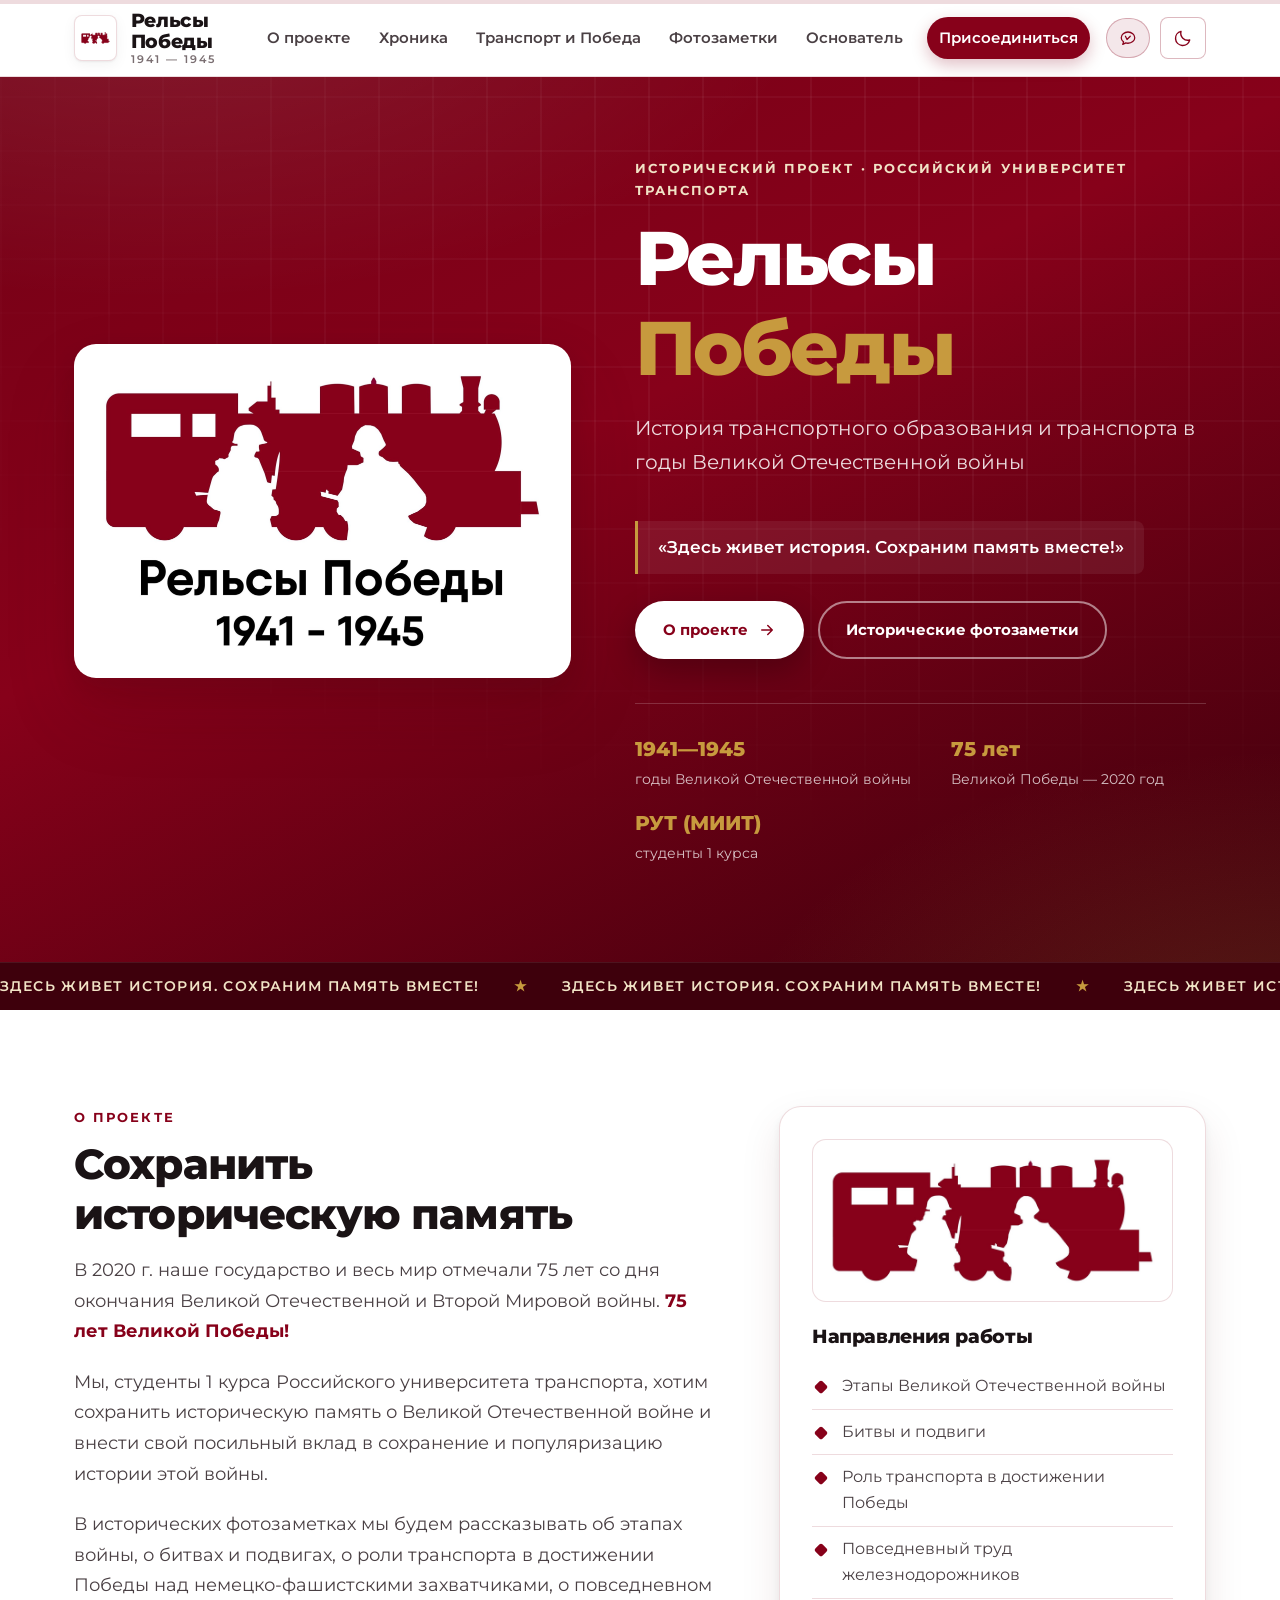
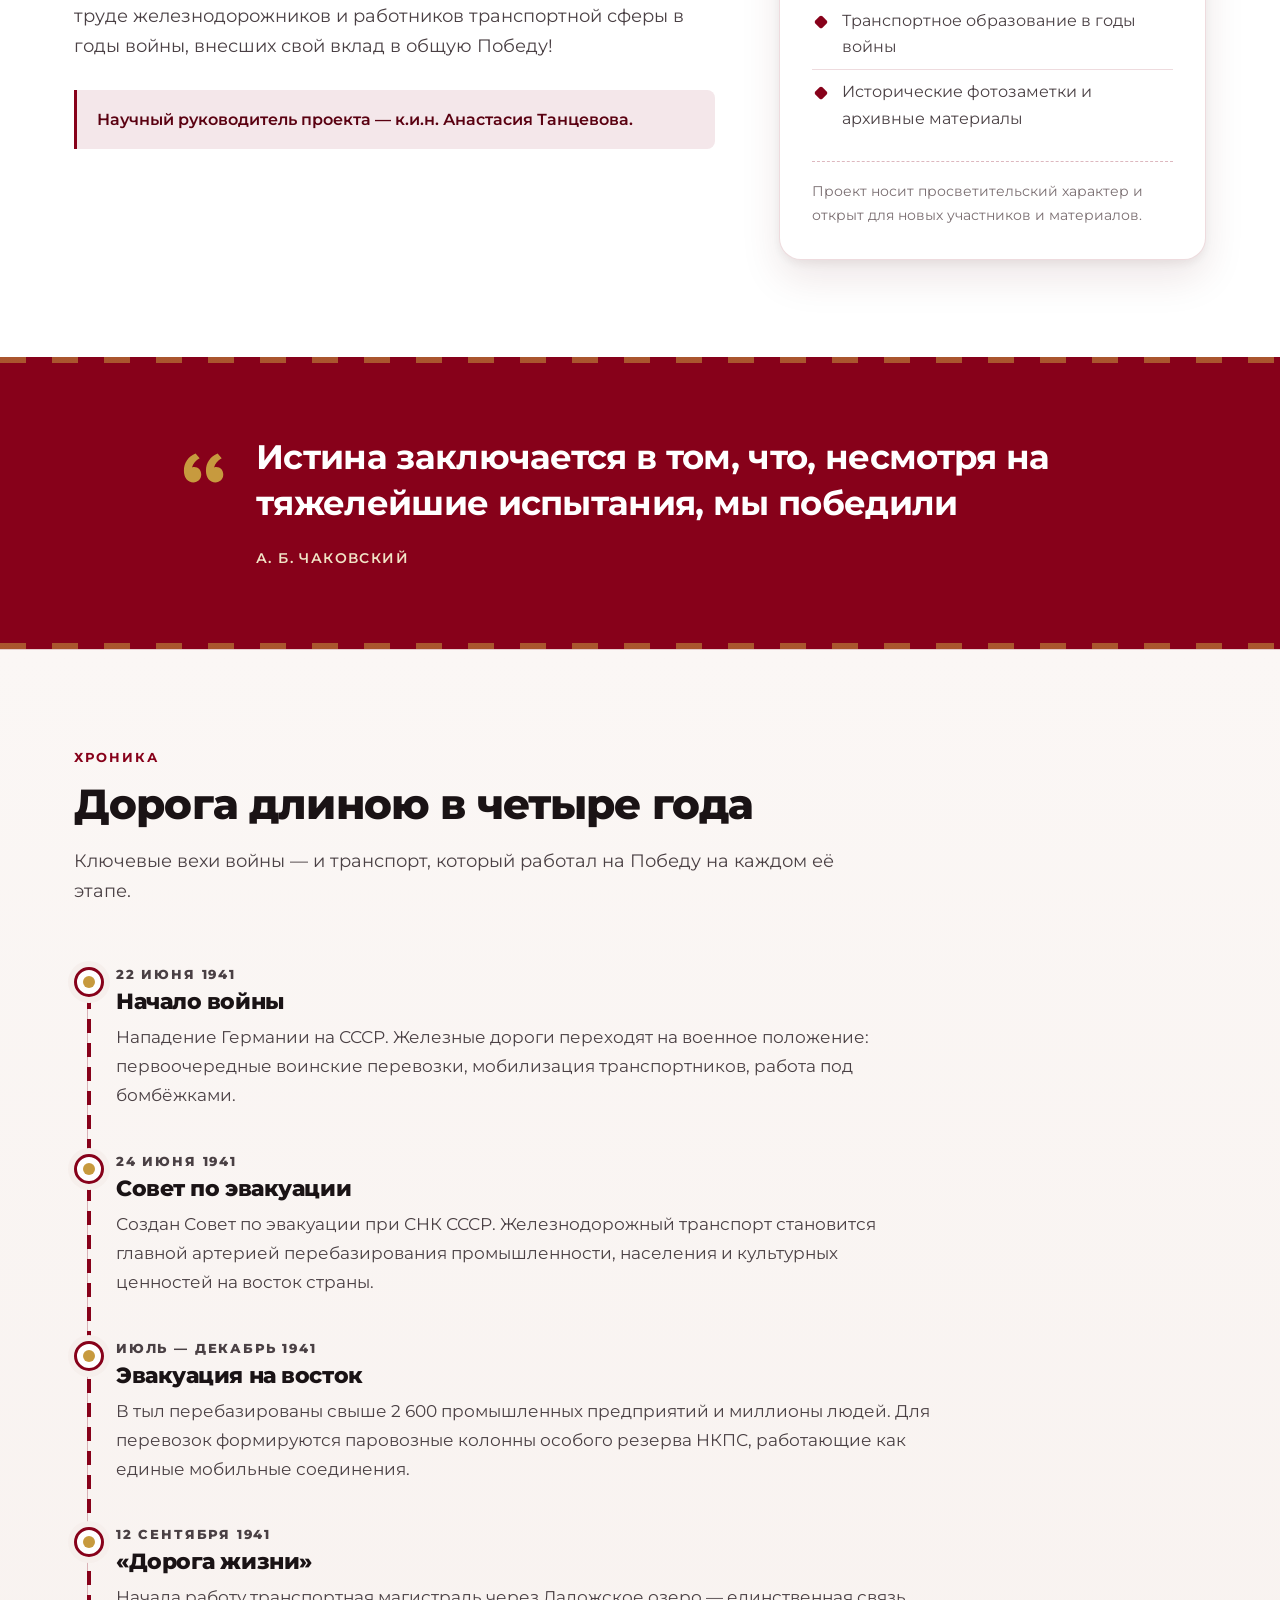
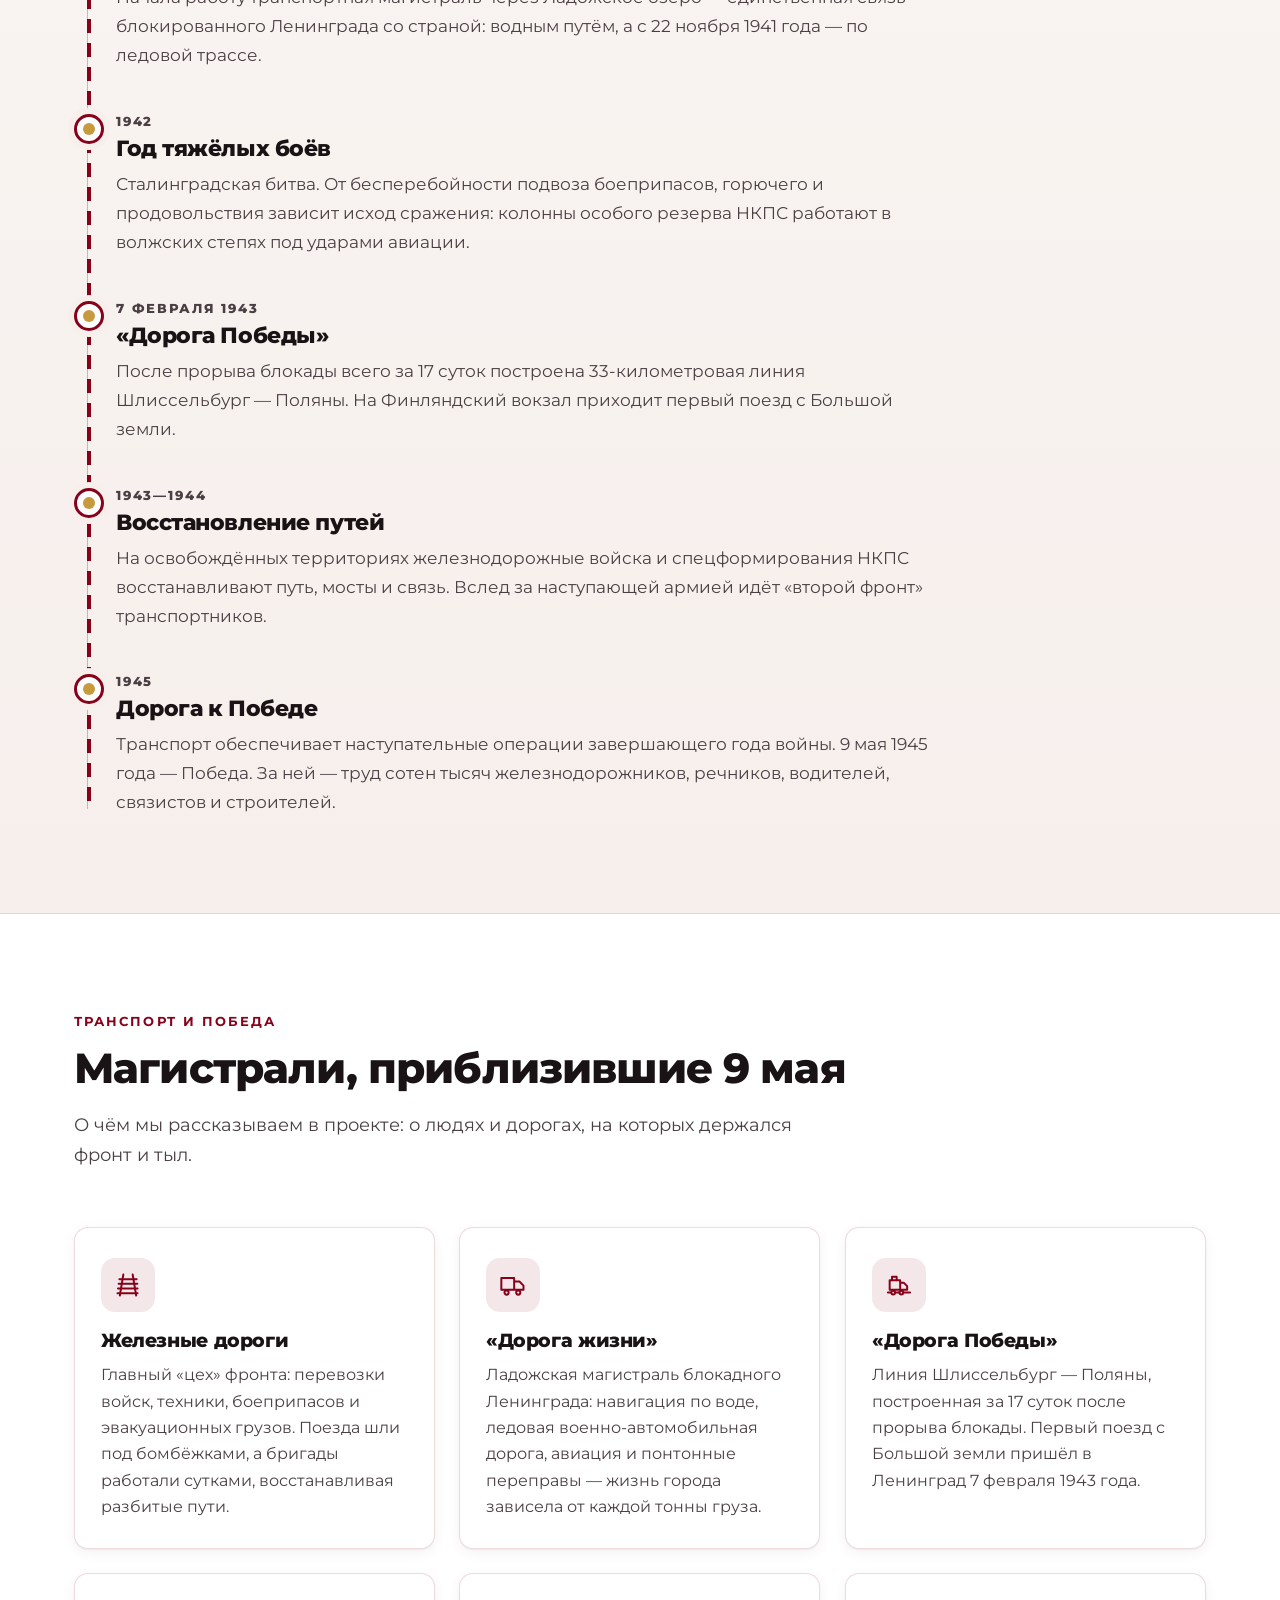
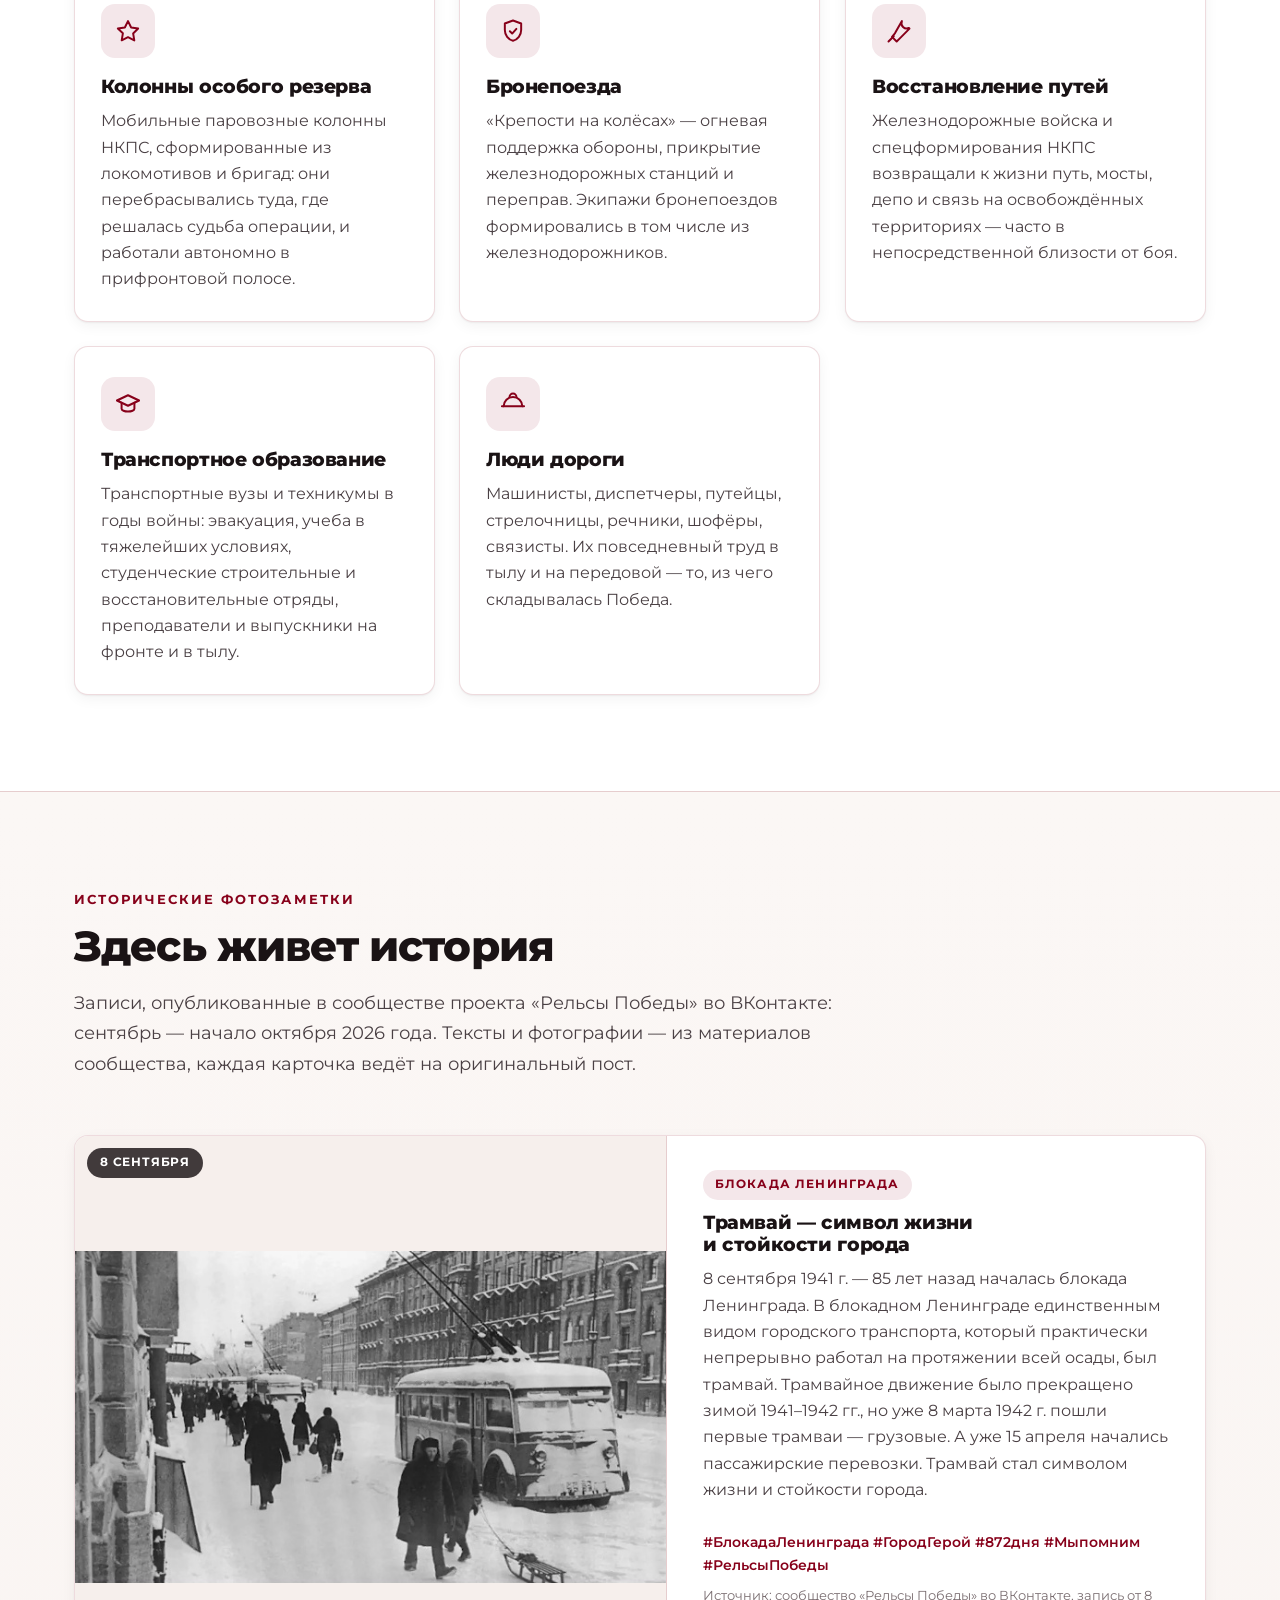
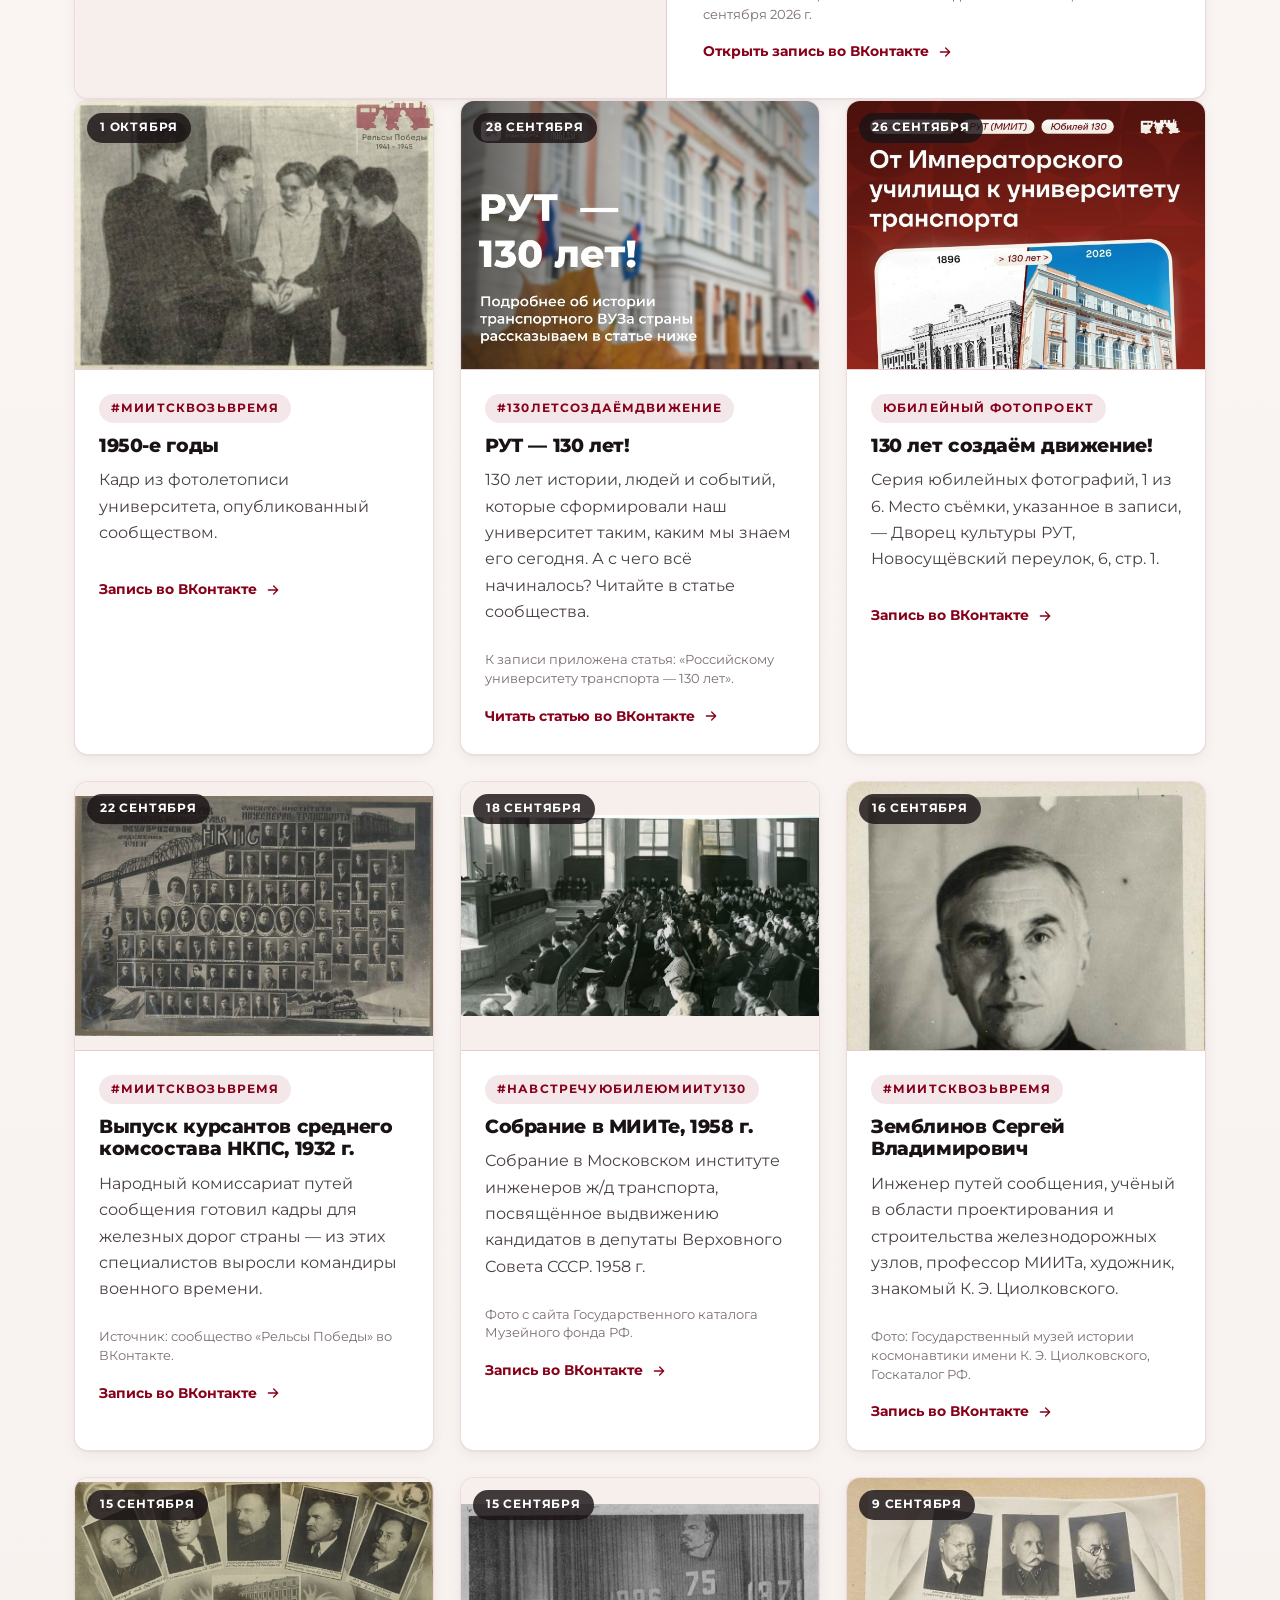
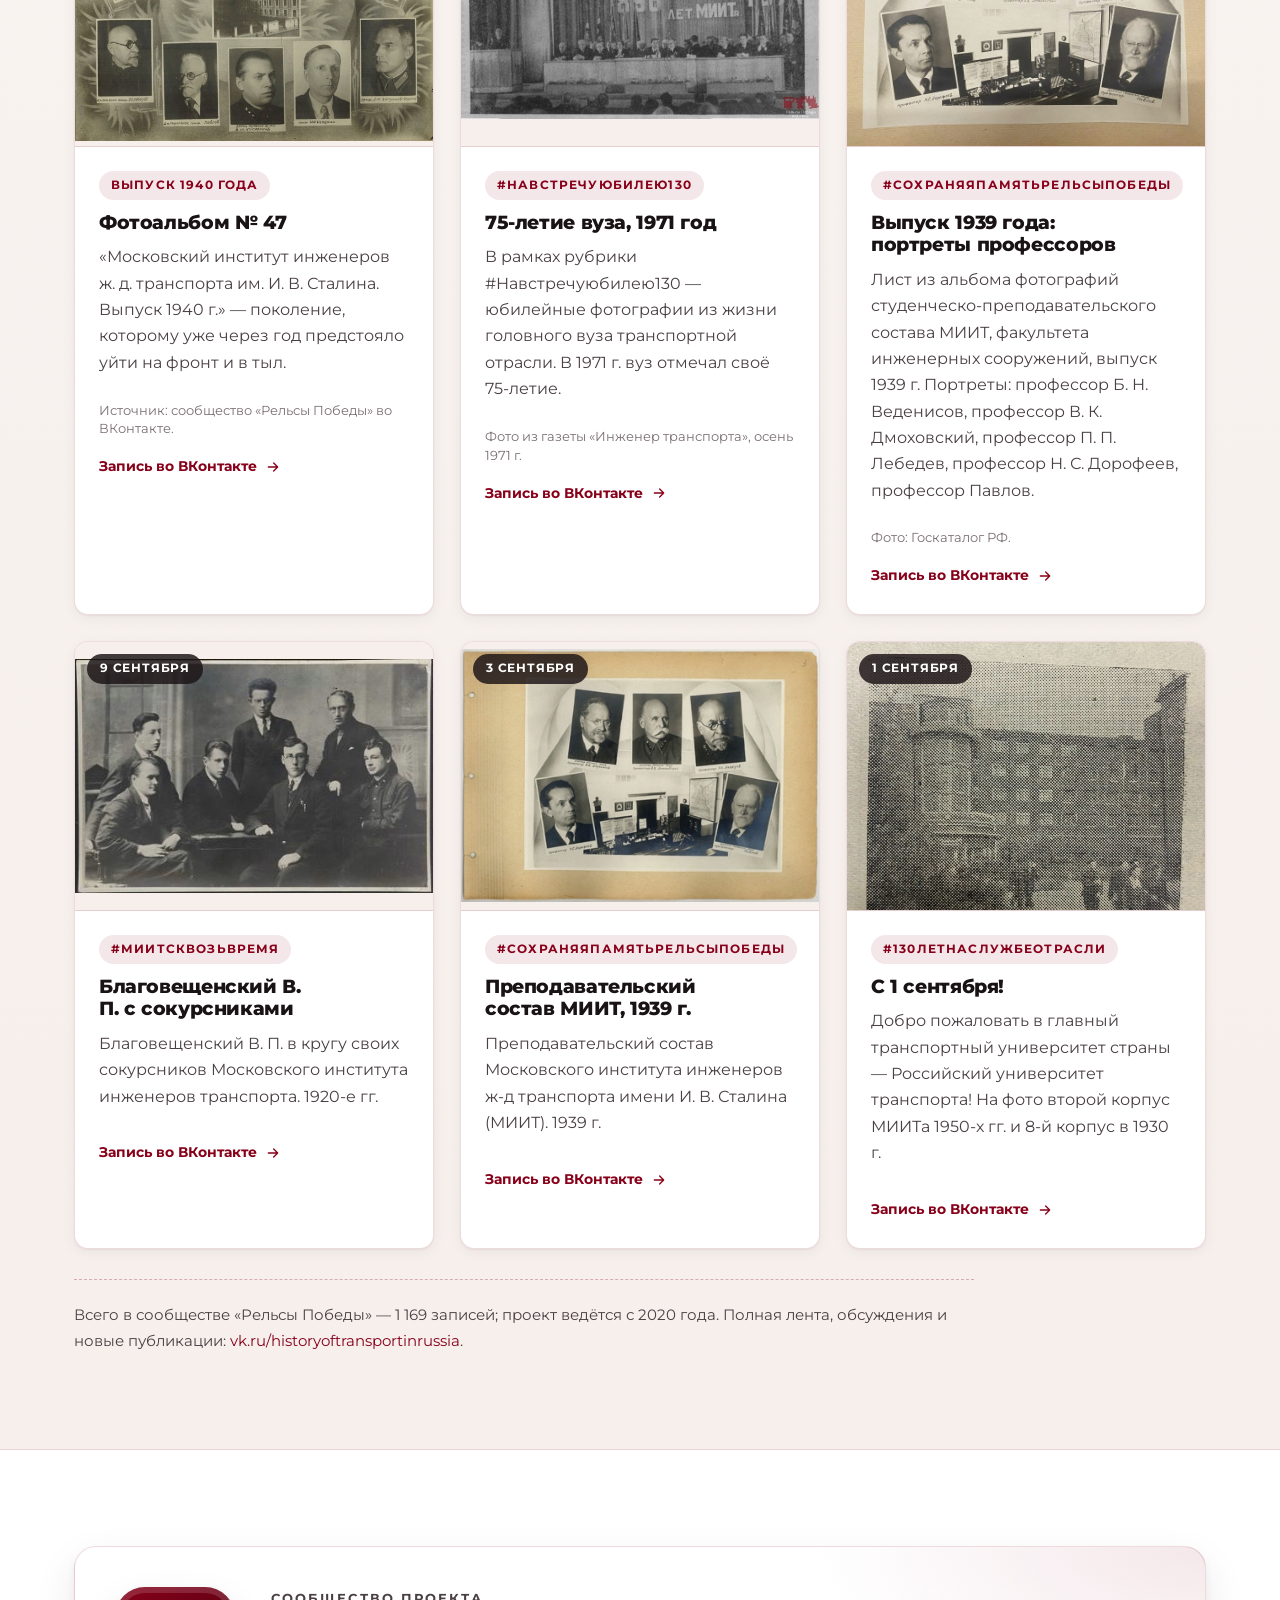
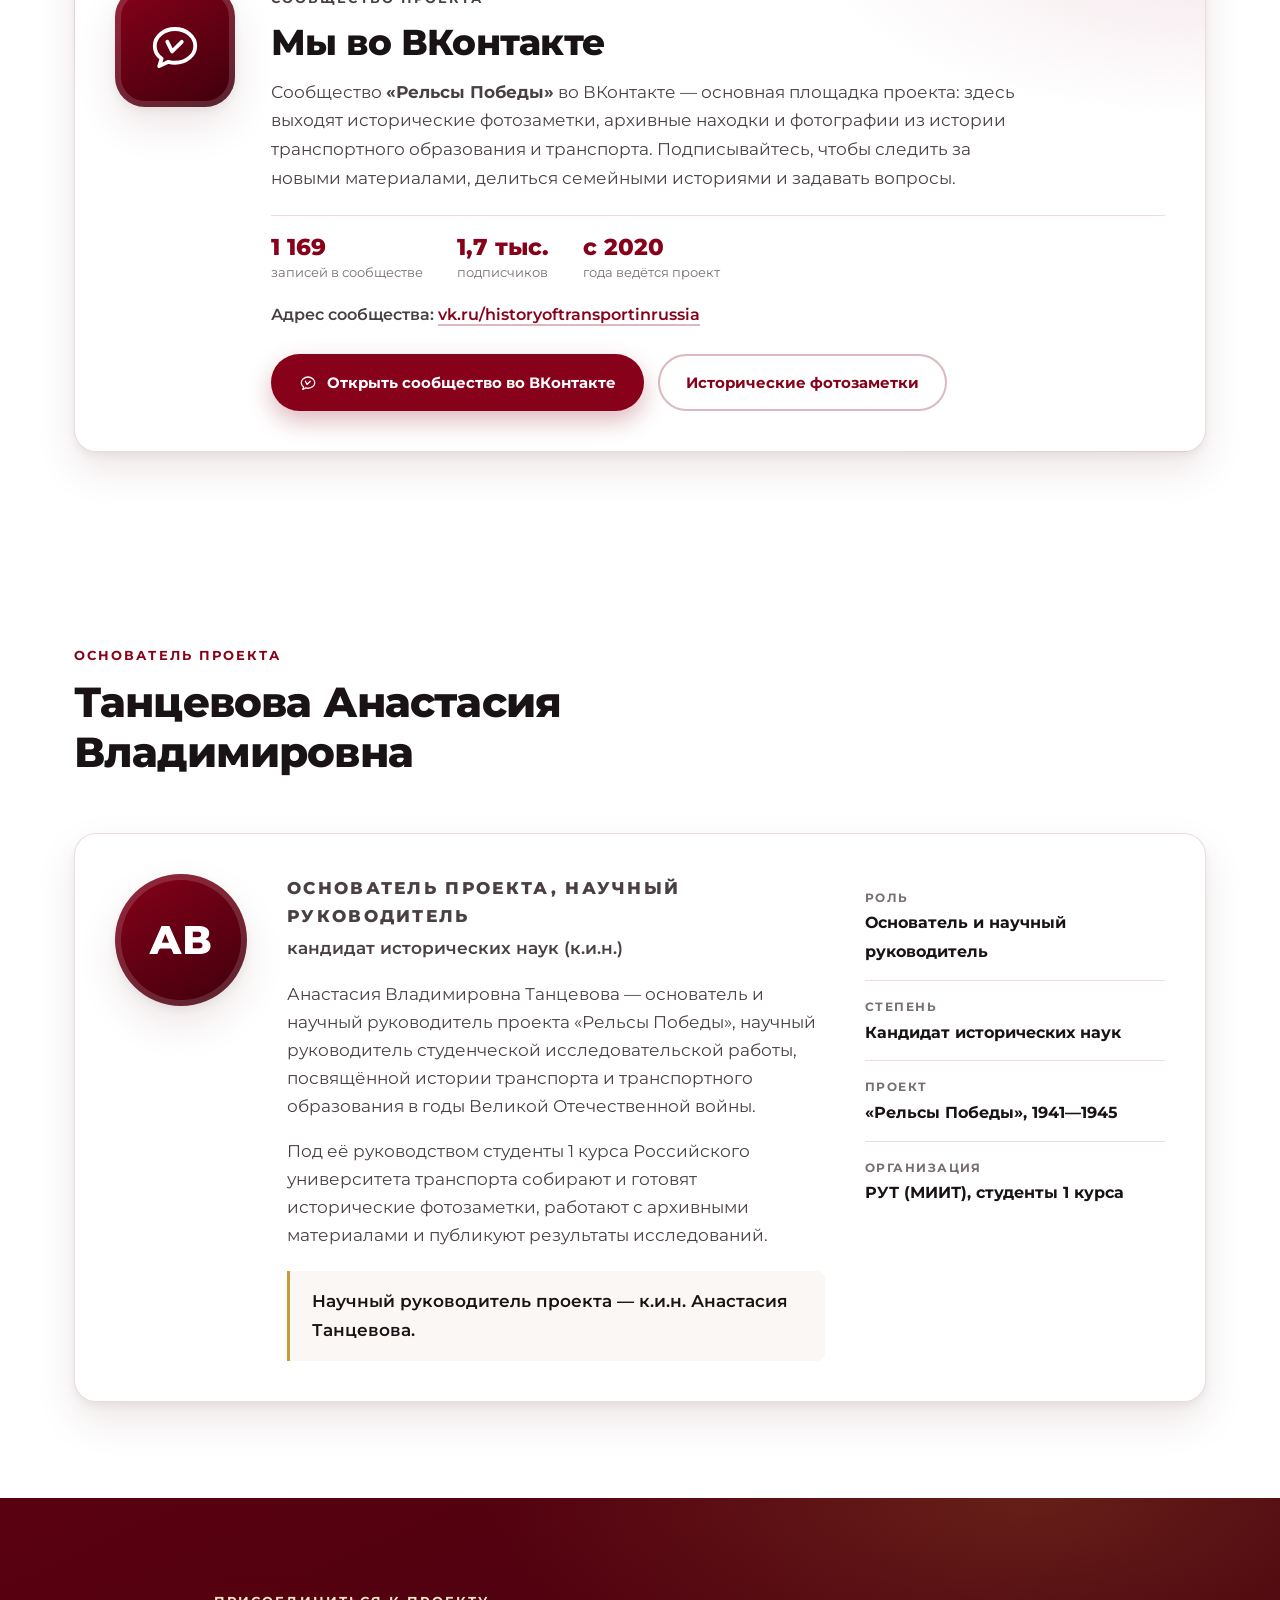
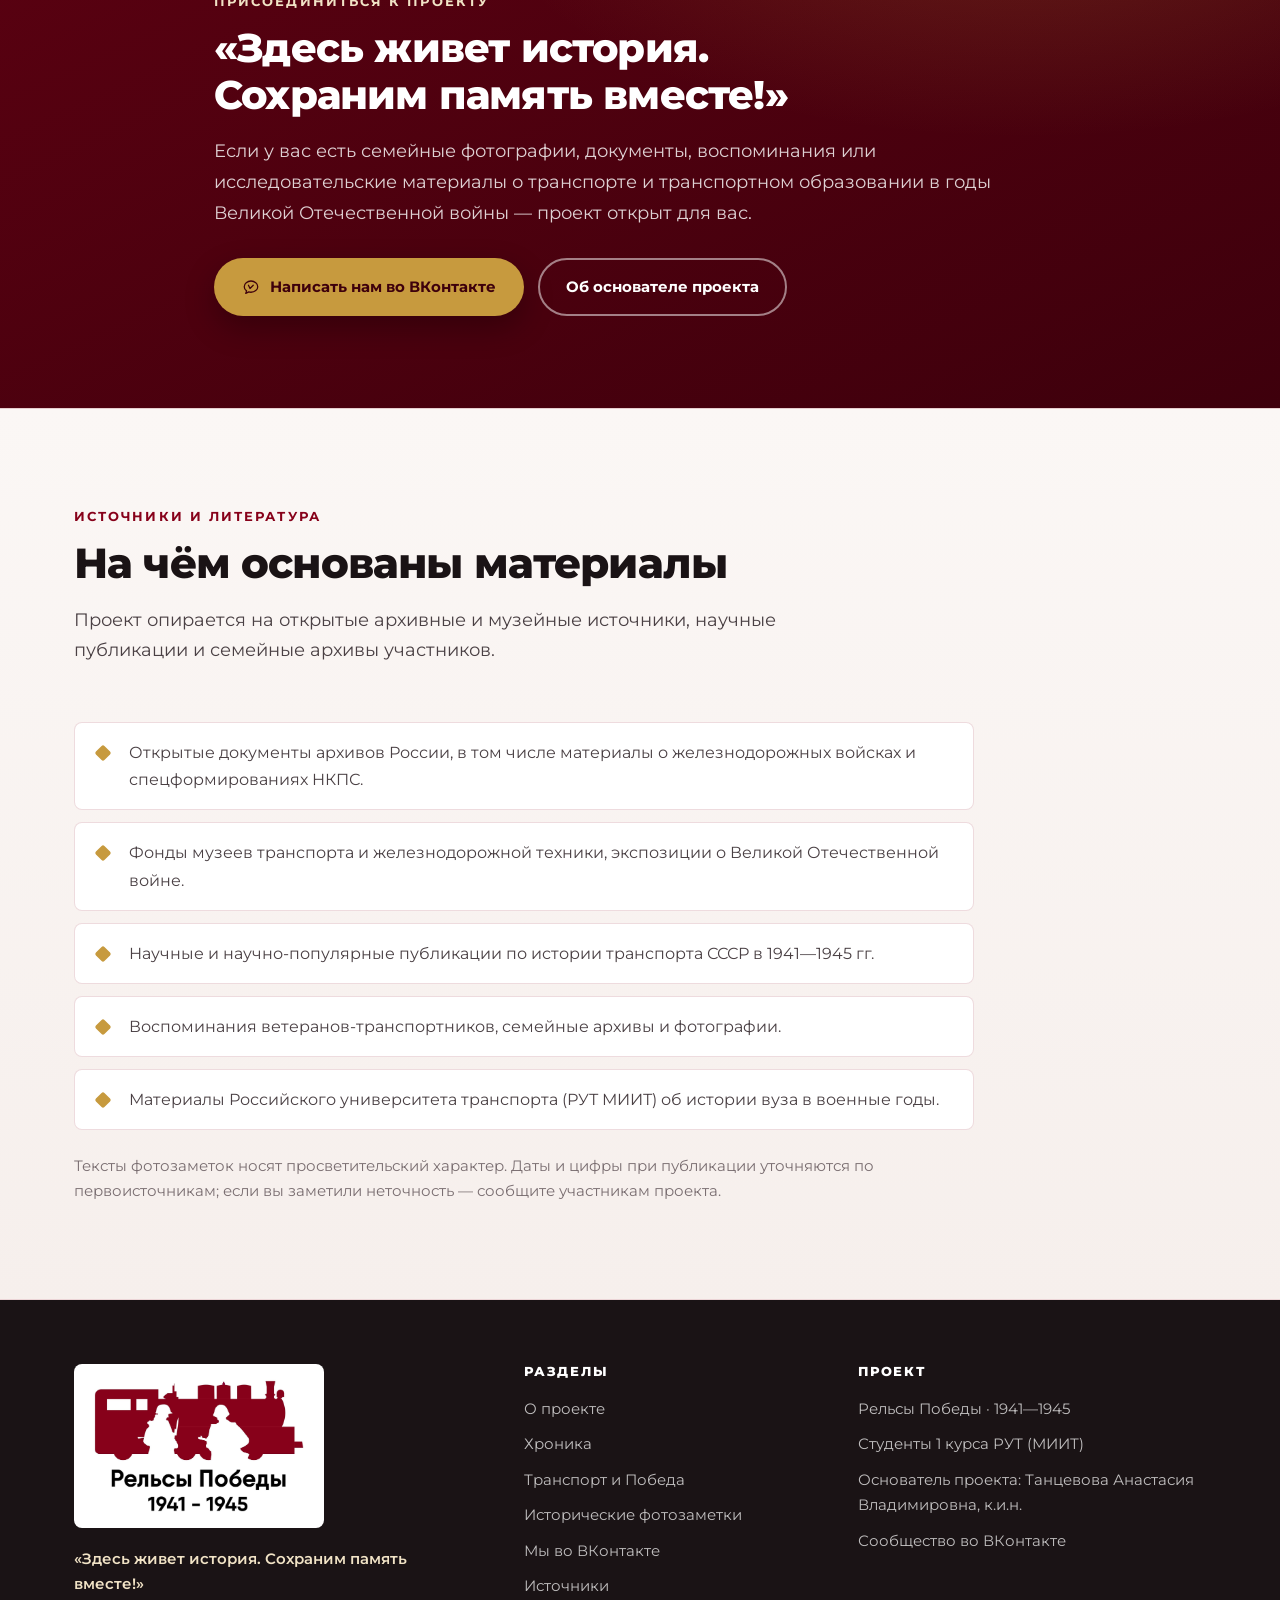
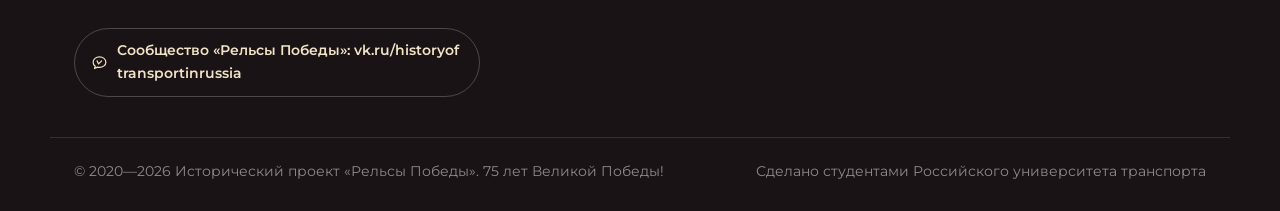
==== commit e504b25f: "Add files via upload" ====
--- a/index.html
+++ b/index.html
@@ -1,400 +1,698 @@
 <!DOCTYPE html>
-<html lang="ru" data-theme="light">
+<html lang="ru">
 <head>
-  <meta charset="UTF-8">
-  <meta name="viewport" content="width=device-width, initial-scale=1, viewport-fit=cover">
-  <title>РУТ МИИТ — 130 лет создаём движение | Российский университет транспорта</title>
-  <meta name="description" content="Российский университет транспорта (РУТ МИИТ) отмечает 130-летие: 1896–2026. История, институты, юбилейные мероприятия и приёмная кампания.">
-  <link rel="icon" type="image/png" href="assets/logo.png">
-  <meta name="theme-color" content="#0056bd" id="themeColor">
-  <meta property="og:title" content="РУТ МИИТ — 130 лет создаём движение">
-  <meta property="og:description" content="Российский университет транспорта. 1896–2026.">
-  <meta property="og:image" content="assets/banner.jpg">
-  <meta property="og:type" content="website">
-
-  <!-- Тема применяется до первой отрисовки, чтобы не было «вспышки» светлого фона -->
-  <script>
-    (function () {
-      try {
-        var saved = localStorage.getItem('rut-miit-theme');
-        var prefersDark = window.matchMedia('(prefers-color-scheme: dark)').matches;
-        document.documentElement.setAttribute('data-theme', saved || (prefersDark ? 'dark' : 'light'));
-      } catch (e) { /* приватный режим — остаёмся на светлой теме */ }
-    })();
-  </script>
-
-  <link rel="stylesheet" href="css/styles.css?v=2">
+<meta charset="utf-8">
+<meta name="viewport" content="width=device-width, initial-scale=1, viewport-fit=cover">
+<title>Рельсы Победы — транспорт и транспортное образование в годы Великой Отечественной войны</title>
+<meta name="description" content="Исторический проект студентов Российского университета транспорта (РУТ МИИТ): транспорт и транспортное образование в годы Великой Отечественной войны 1941–1945. Здесь живет история. Сохраним память вместе!">
+<meta name="theme-color" content="#87011A" id="themeColor">
+<meta name="color-scheme" content="light dark">
+<meta property="og:type" content="website">
+<meta property="og:title" content="Рельсы Победы — 1941–1945">
+<meta property="og:description" content="Исторические фотозаметки о битвах, подвигах и роли транспорта в достижении Победы. Проект студентов РУТ (МИИТ).">
+<meta property="og:image" content="assets/logo.png">
+<link rel="icon" href="favicon.svg" type="image/svg+xml">
+<link rel="apple-touch-icon" href="assets/emblem-720.png">
+<link rel="preconnect" href="https://fonts.googleapis.com">
+<link rel="preconnect" href="https://fonts.gstatic.com" crossorigin>
+<link href="https://fonts.googleapis.com/css2?family=Montserrat:wght@400;500;600;700;800&display=swap" rel="stylesheet">
+<script>
+  /* Тема применяется до отрисовки, чтобы не было «вспышки» чужой темы.
+     Сохранённый выбор — 'light'/'dark'; если выбора нет, берём тему системы. */
+  (function () {
+    var root = document.documentElement;
+    var pref = null;
+    try { pref = localStorage.getItem('rp-theme'); } catch (e) {}
+    var dark = false;
+    try { dark = window.matchMedia('(prefers-color-scheme: dark)').matches; } catch (e) {}
+    var theme = (pref === 'light' || pref === 'dark') ? pref : (dark ? 'dark' : 'light');
+    root.setAttribute('data-theme', theme);
+    root.setAttribute('data-theme-source', pref ? 'manual' : 'auto');
+
+    /* При перезагрузке страница должна открываться сверху, а не на том месте,
+       где пользователь остановился: отключаем восстановление прокрутки. */
+    try {
+      if ('scrollRestoration' in history) history.scrollRestoration = 'manual';
+    } catch (e) {}
+  })();
+</script>
+<link rel="stylesheet" href="css/styles.css">
+<script>
+  /* Анимация появления включается только при работающем JS:
+     если скрипт не загрузится, контент всё равно останется видимым. */
+  (function () {
+    var root = document.documentElement;
+    root.className += ' js';
+    window.addEventListener('load', function () {
+      setTimeout(function () {
+        if (!window.__RP_READY) root.className = root.className.replace(/\bjs\b/, '');
+      }, 1500);
+    });
+  })();
+</script>
 </head>
 <body>
-  <a class="skip-link" href="#main">Перейти к содержанию</a>
-
-  <!-- ============ ШАПКА ============ -->
-  <header class="header" id="header">
-    <div class="container header__inner">
-
-      <!-- Переключатель темы: локомотив едет по рельсу -->
-      <button class="theme-switch" id="themeSwitch" type="button" role="switch"
-              aria-checked="false" aria-label="Тёмная тема" title="Переключить тему">
-        <span class="theme-switch__sky" aria-hidden="true"></span>
-        <span class="theme-switch__rail" aria-hidden="true"></span>
-        <span class="theme-switch__train" aria-hidden="true">
-          <svg class="theme-switch__loco" viewBox="0 0 30 15" width="30" height="15" focusable="false">
-            <path class="loco-body" d="M2.2 7.4c0-1.5 1.2-2.7 2.7-2.7h6.4c1.5 0 2.7 1.2 2.7 2.7V14H2.2V7.4Z"/>
-            <path class="loco-body" d="M13.2 9.1h11.7c1.7 0 3 1.3 3 3V14H13.2V9.1Z"/>
-            <rect class="loco-body" x="5.1" y="1.4" width="3.6" height="3.4" rx="1.1"/>
-            <rect class="loco-window" x="4.6" y="6.4" width="5.6" height="5.4" rx="1.3"/>
-            <circle class="loco-light" cx="27.6" cy="11.4" r="1.7"/>
-          </svg>
-          <span class="theme-switch__beam" aria-hidden="true"></span>
-        </span>
+
+<!-- ============ SVG-СПРАЙТ ИКОНОК ============ -->
+<svg class="sprite" aria-hidden="true" focusable="false" xmlns="http://www.w3.org/2000/svg">
+  <symbol id="i-rail" viewBox="0 0 24 24" fill="none" stroke="currentColor" stroke-width="1.7" stroke-linecap="round">
+    <path d="M8 3 5 21M16 3l3 18"/>
+    <path d="M4.6 7h14.8M4 11h16M3.4 15h16.8M3 19h17.2"/>
+  </symbol>
+  <symbol id="i-truck" viewBox="0 0 24 24" fill="none" stroke="currentColor" stroke-width="1.7" stroke-linecap="round" stroke-linejoin="round">
+    <path d="M2 6h11v10H2zM13 9h4.5l3.5 3.5V16h-8z"/>
+    <circle cx="6.5" cy="18.5" r="1.8"/><circle cx="16.5" cy="18.5" r="1.8"/>
+  </symbol>
+  <symbol id="i-loco" viewBox="0 0 24 24" fill="none" stroke="currentColor" stroke-width="1.7" stroke-linecap="round" stroke-linejoin="round">
+    <path d="M4 16V8h9v8zM13 10h3l3 3v3h-6z"/>
+    <path d="M6 8V5h4v3" />
+    <circle cx="7" cy="18.5" r="1.6"/><circle cx="14" cy="18.5" r="1.6"/>
+    <path d="M2.5 18.5h2M9 18.5h3.4M16 18.5h5.5"/>
+  </symbol>
+  <symbol id="i-shield" viewBox="0 0 24 24" fill="none" stroke="currentColor" stroke-width="1.7" stroke-linecap="round" stroke-linejoin="round">
+    <path d="M12 3 5 5.6v5.6c0 4.3 2.9 8.1 7 9.2 4.1-1.1 7-4.9 7-9.2V5.6z"/>
+    <path d="M9.3 12.2l2 2 3.6-4"/>
+  </symbol>
+  <symbol id="i-tools" viewBox="0 0 24 24" fill="none" stroke="currentColor" stroke-width="1.7" stroke-linecap="round" stroke-linejoin="round">
+    <path d="M14.5 3.5a4.5 4.5 0 0 0 6 5.9L21 10l-8.5 8.5-2.5 2.5-4-4L8.5 14z"/>
+    <path d="M3 21l4.5-4.5"/>
+  </symbol>
+  <symbol id="i-cap" viewBox="0 0 24 24" fill="none" stroke="currentColor" stroke-width="1.7" stroke-linecap="round" stroke-linejoin="round">
+    <path d="M2.5 9 12 4.5 21.5 9 12 13.5z"/>
+    <path d="M6.5 11v5c0 1.4 2.5 2.5 5.5 2.5s5.5-1.1 5.5-2.5v-5"/>
+  </symbol>
+  <symbol id="i-helmet" viewBox="0 0 24 24" fill="none" stroke="currentColor" stroke-width="1.7" stroke-linecap="round" stroke-linejoin="round">
+    <path d="M4 14a8 8 0 0 1 16 0"/>
+    <path d="M2.5 14h19"/>
+    <path d="M9 6.2C9 4.5 10.3 3 12 3s3 1.5 3 3.2"/>
+  </symbol>
+  <symbol id="i-star" viewBox="0 0 24 24" fill="none" stroke="currentColor" stroke-width="1.7" stroke-linecap="round" stroke-linejoin="round">
+    <path d="M12 3.5l2.7 5.5 6 .9-4.3 4.2 1 6-5.4-2.8L6.6 20l1-6L3.3 9.9l6-.9z"/>
+  </symbol>
+  <symbol id="i-doc" viewBox="0 0 24 24" fill="none" stroke="currentColor" stroke-width="1.7" stroke-linecap="round" stroke-linejoin="round">
+    <path d="M6 3h8l4 4v14H6z"/><path d="M14 3v4h4"/>
+    <path d="M9 12h6M9 15.5h6M9 8.5h2"/>
+  </symbol>
+  <symbol id="i-quote" viewBox="0 0 24 24" fill="currentColor">
+    <path d="M9.6 5.6C6.4 6.9 4.4 9.7 4.4 13.2c0 3 1.7 5.2 4.2 5.2 2 0 3.5-1.5 3.5-3.5 0-1.9-1.3-3.3-3.1-3.3-.3 0-.7 0-1 .2.4-1.7 1.7-3.2 3.4-4.1zM19.4 5.6c-3.2 1.3-5.2 4.1-5.2 7.6 0 3 1.7 5.2 4.2 5.2 2 0 3.5-1.5 3.5-3.5 0-1.9-1.3-3.3-3.1-3.3-.3 0-.7 0-1 .2.4-1.7 1.7-3.2 3.4-4.1z"/>
+  </symbol>
+  <symbol id="i-arrow" viewBox="0 0 24 24" fill="none" stroke="currentColor" stroke-width="2" stroke-linecap="round" stroke-linejoin="round">
+    <path d="M5 12h14M13 6l6 6-6 6"/>
+  </symbol>
+  <symbol id="i-up" viewBox="0 0 24 24" fill="none" stroke="currentColor" stroke-width="2" stroke-linecap="round" stroke-linejoin="round">
+    <path d="M12 19V5M6 11l6-6 6 6"/>
+  </symbol>
+  <symbol id="i-chat" viewBox="0 0 24 24" fill="none" stroke="currentColor" stroke-width="1.7" stroke-linecap="round" stroke-linejoin="round">
+    <path d="M21 11.5c0 4.14-4.03 7.5-9 7.5-1.03 0-2.02-.15-2.93-.42L5 20.5l1.05-3.35C4.19 15.85 3 13.8 3 11.5 3 7.36 7.03 4 12 4s9 3.36 9 7.5z"/>
+    <path d="M8.6 9.7l2.1 4.3 4.3-4.3"/>
+  </symbol>
+  <symbol id="i-moon" viewBox="0 0 24 24" fill="none" stroke="currentColor" stroke-width="1.7" stroke-linecap="round" stroke-linejoin="round">
+    <path d="M20 14.4A8.5 8.5 0 0 1 9.6 4a8.6 8.6 0 1 0 10.4 10.4z"/>
+  </symbol>
+  <symbol id="i-sun" viewBox="0 0 24 24" fill="none" stroke="currentColor" stroke-width="1.7" stroke-linecap="round" stroke-linejoin="round">
+    <circle cx="12" cy="12" r="4.2"/>
+    <path d="M12 2.6v2.2M12 19.2v2.2M4.2 4.2l1.6 1.6M18.2 18.2l1.6 1.6M2.6 12h2.2M19.2 12h2.2M4.2 19.8l1.6-1.6M18.2 5.8l1.6-1.6"/>
+  </symbol>
+</svg>
+
+<a class="skip-link" href="#about">Перейти к содержанию</a>
+<div class="progress" aria-hidden="true"><span class="progress__bar" id="progressBar"></span></div>
+
+<!-- ============ ШАПКА ============ -->
+<header class="header" id="header">
+  <div class="container header__inner">
+    <a class="brand" href="#top" aria-label="Рельсы Победы — на главную">
+      <span class="brand__mark"><img src="assets/emblem-720.png" alt="" width="720" height="284"></span>
+      <span class="brand__text">
+        <strong>Рельсы Победы</strong>
+        <small>1941 — 1945</small>
+      </span>
+    </a>
+
+    <nav class="nav" id="nav" aria-label="Основная навигация">
+      <ul class="nav__list">
+        <li><a href="#about">О проекте</a></li>
+        <li><a href="#timeline">Хроника</a></li>
+        <li><a href="#transport">Транспорт и Победа</a></li>
+        <li><a href="#notes">Фотозаметки</a></li>
+        <li><a href="#founder">Основатель</a></li>
+        <li class="nav__social-item"><a href="#vk">Мы во ВКонтакте</a></li>
+        <li><a class="nav__cta" href="#join">Присоединиться</a></li>
+      </ul>
+    </nav>
+
+    <div class="header__actions">
+      <a class="social" href="https://vk.ru/historyoftransportinrussia" target="_blank" rel="noopener noreferrer" title="Сообщество «Рельсы Победы» во ВКонтакте" aria-label="Сообщество «Рельсы Победы» во ВКонтакте (откроется в новой вкладке)">
+        <svg class="ico" aria-hidden="true"><use href="#i-chat"></use></svg>
+        <span>ВКонтакте</span>
+      </a>
+
+      <button class="theme-toggle" id="themeToggle" type="button" aria-label="Переключить тему оформления" title="Светлая или тёмная тема">
+        <svg class="ico ico--moon" aria-hidden="true"><use href="#i-moon"></use></svg>
+        <svg class="ico ico--sun" aria-hidden="true"><use href="#i-sun"></use></svg>
       </button>
 
-      <a class="brand" href="#top" aria-label="РУТ МИИТ — на главную">
-        <img class="brand__logo" src="assets/logo.png" alt="Логотип РУТ МИИТ" width="48" height="48">
-        <span class="brand__text">
-          <strong>РУТ&nbsp;МИИТ</strong>
-          <small>Российский университет транспорта</small>
-        </span>
-      </a>
-
-      <nav class="nav" id="nav" aria-label="Основная навигация">
-        <a href="#about">О юбилее</a>
-        <a href="#history">История</a>
-        <a href="#institutes">Институты</a>
-        <a href="#events">Мероприятия</a>
-        <a class="nav__external" href="https://miit.ru/" target="_blank" rel="noopener"
-           aria-label="Официальный сайт университета — miit.ru (откроется в новой вкладке)">
-          miit.ru
-          <svg viewBox="0 0 24 24" width="16" height="16" aria-hidden="true" focusable="false">
-            <path d="M14 4h6v6M20 4l-8.5 8.5M18 14v5a1 1 0 0 1-1 1H5a1 1 0 0 1-1-1V7a1 1 0 0 1 1-1h5"
-                  fill="none" stroke="currentColor" stroke-width="2" stroke-linecap="round" stroke-linejoin="round"/>
-          </svg>
-        </a>
-        <a class="btn btn--primary btn--sm nav__cta" href="schedule.html">Программа юбилея</a>
-      </nav>
-
-      <a class="btn btn--primary btn--sm header__cta" href="schedule.html">Программа юбилея</a>
-
-      <button class="burger" id="burger" type="button" aria-label="Открыть меню"
-              aria-expanded="false" aria-controls="nav">
+      <button class="burger" id="burger" type="button" aria-label="Открыть меню" aria-expanded="false" aria-controls="nav">
         <span></span><span></span><span></span>
       </button>
     </div>
-  </header>
-  <div class="nav-backdrop" id="navBackdrop" hidden></div>
-
-  <main id="main">
-    <!-- ============ ГЛАВНЫЙ ЭКРАН ============ -->
-    <section class="hero" id="top">
-      <div class="hero__banner">
-        <img src="assets/banner.jpg" alt="Баннер: 130 лет Российскому университету транспорта"
-             width="1920" height="768">
-      </div>
-
-      <div class="container hero__content">
-        <p class="hero__eyebrow"><span>1896</span><i aria-hidden="true"></i><span>2026</span></p>
-        <h1 class="hero__title">130 лет создаём <em>движение</em></h1>
-        <p class="hero__lead">
-          Российский университет транспорта — РУТ&nbsp;МИИТ — кузница инженерных кадров
-          для железных дорог, транспорта и логистики страны. От Московского инженерного
-          училища до крупнейшего транспортного университета России.
-        </p>
-
-        <div class="hero__actions">
-          <a class="btn btn--light" href="#events">Юбилейные мероприятия</a>
-          <a class="btn btn--ghost" href="#institutes">Институты и направления</a>
+  </div>
+</header>
+
+<main id="top">
+
+  <!-- ============ ГЛАВНЫЙ ЭКРАН ============ -->
+  <section class="hero">
+    <div class="hero__pattern" aria-hidden="true"></div>
+    <div class="container hero__inner">
+      <div class="hero__logo reveal">
+        <img src="assets/logo.png" alt="Логотип проекта «Рельсы Победы»: силуэты паровоза и бойцов, надпись «Рельсы Победы. 1941–1945»" width="1812" height="1159">
+      </div>
+      <div class="hero__content">
+        <p class="eyebrow eyebrow--light reveal">Исторический проект · Российский университет транспорта</p>
+        <h1 class="hero__title reveal">Рельсы <span>Победы</span></h1>
+        <p class="hero__lead reveal">История транспортного образования и транспорта в годы Великой Отечественной войны</p>
+        <p class="hero__slogan reveal">«Здесь живет история. Сохраним память вместе!»</p>
+        <div class="hero__actions reveal">
+          <a class="btn btn--primary" href="#about">О проекте <svg class="ico" aria-hidden="true"><use href="#i-arrow"></use></svg></a>
+          <a class="btn btn--ghost" href="#notes">Исторические фотозаметки</a>
         </div>
-
-        <!-- Цифры: демонстрационные, заменить на актуальные данные вуза -->
-        <ul class="stats" id="stats">
-          <li class="stats__item">
-            <span class="stats__num" data-count="130">0</span>
-            <span class="stats__label">лет истории</span>
-          </li>
-          <li class="stats__item">
-            <span class="stats__num" data-count="9">0</span>
-            <span class="stats__label">институтов и академий</span>
-          </li>
-          <li class="stats__item">
-            <span class="stats__num" data-count="30" data-suffix="&nbsp;000+">0</span>
-            <span class="stats__label">обучающихся</span>
-          </li>
-          <li class="stats__item">
-            <span class="stats__num" data-count="150" data-suffix="+">0</span>
-            <span class="stats__label">направлений подготовки</span>
-          </li>
+        <dl class="hero__facts reveal">
+          <div><dt>1941—1945</dt><dd>годы Великой Отечественной войны</dd></div>
+          <div><dt>75 лет</dt><dd>Великой Победы — 2020 год</dd></div>
+          <div><dt>РУТ (МИИТ)</dt><dd>студенты 1 курса</dd></div>
+        </dl>
+      </div>
+    </div>
+  </section>
+
+  <!-- ============ БЕГУЩАЯ СТРОКА-ЛОЗУНГ ============ -->
+  <div class="ribbon" aria-hidden="true">
+    <div class="ribbon__track">
+      <span>Здесь живет история. Сохраним память вместе!</span><span aria-hidden="true">★</span>
+      <span>Здесь живет история. Сохраним память вместе!</span><span aria-hidden="true">★</span>
+      <span>Здесь живет история. Сохраним память вместе!</span><span aria-hidden="true">★</span>
+      <span>Здесь живет история. Сохраним память вместе!</span><span aria-hidden="true">★</span>
+    </div>
+  </div>
+
+  <!-- ============ О ПРОЕКТЕ ============ -->
+  <section class="section" id="about">
+    <div class="container grid-2">
+      <div class="reveal">
+        <p class="eyebrow">О проекте</p>
+        <h2 class="section__title">Сохранить историческую память</h2>
+        <div class="prose">
+          <p>В 2020 г. наше государство и весь мир отмечали 75 лет со дня окончания Великой Отечественной и Второй Мировой войны. <strong>75 лет Великой Победы!</strong></p>
+          <p>Мы, студенты 1 курса Российского университета транспорта, хотим сохранить историческую память о Великой Отечественной войне и внести свой посильный вклад в сохранение и популяризацию истории этой войны.</p>
+          <p>В исторических фотозаметках мы будем рассказывать об этапах войны, о битвах и подвигах, о роли транспорта в достижении Победы над немецко-фашистскими захватчиками, о повседневном труде железнодорожников и работников транспортной сферы в годы войны, внесших свой вклад в общую Победу!</p>
+          <p class="prose__note">Научный руководитель проекта — к.и.н. Анастасия Танцевова.</p>
+        </div>
+      </div>
+
+      <aside class="about-card reveal">
+        <div class="about-card__logo"><img src="assets/emblem-720.png" alt="" width="720" height="284"></div>
+        <h3>Направления работы</h3>
+        <ul class="tick-list">
+          <li>Этапы Великой Отечественной войны</li>
+          <li>Битвы и подвиги</li>
+          <li>Роль транспорта в достижении Победы</li>
+          <li>Повседневный труд железнодорожников</li>
+          <li>Транспортное образование в годы войны</li>
+          <li>Исторические фотозаметки и архивные материалы</li>
         </ul>
-      </div>
-    </section>
-
-    <!-- ============ О ЮБИЛЕЕ ============ -->
-    <section class="section" id="about">
-      <div class="container grid grid--2">
-        <div class="reveal">
-          <p class="kicker">О юбилее</p>
-          <h2 class="h2">Университет, который двигает страну</h2>
-          <p>
-            В 2026 году Российский университет транспорта отмечает 130-летие со дня основания.
-            Все эти годы РУТ&nbsp;МИИТ готовит специалистов, которые строят дороги, управляют
-            перевозками, проектируют подвижной состав и цифровые сервисы для транспорта.
-          </p>
-          <p>
-            Юбилейный год — это научные конференции, встречи выпускников, дни открытых дверей,
-            студенческие фестивали и большой праздник для всего транспортного сообщества.
-          </p>
-
-          <ul class="checklist">
-            <li>Более века непрерывной инженерной школы</li>
-            <li>Научные центры и лаборатории транспортных технологий</li>
-            <li>Партнёрство с компаниями отрасли и РЖД</li>
-            <li>Студенческие отряды, спорт и творчество</li>
+        <p class="about-card__foot">Проект носит просветительский характер и открыт для новых участников и материалов.</p>
+      </aside>
+    </div>
+  </section>
+
+  <!-- ============ ЦИТАТА ============ -->
+  <section class="quote">
+    <div class="container quote__inner reveal">
+      <svg class="quote__ico" aria-hidden="true"><use href="#i-quote"></use></svg>
+      <blockquote>
+        <p>Истина заключается в том, что, несмотря на тяжелейшие испытания, мы победили</p>
+        <cite>А. Б. Чаковский</cite>
+      </blockquote>
+    </div>
+  </section>
+
+  <!-- ============ ХРОНИКА ============ -->
+  <section class="section section--tinted" id="timeline">
+    <div class="container">
+      <header class="section__head reveal">
+        <p class="eyebrow">Хроника</p>
+        <h2 class="section__title">Дорога длиною в четыре года</h2>
+        <p class="section__lead">Ключевые вехи войны — и транспорт, который работал на Победу на каждом её этапе.</p>
+      </header>
+
+      <ol class="timeline">
+        <li class="timeline__item reveal">
+          <div class="timeline__marker" aria-hidden="true"></div>
+          <div class="timeline__body">
+            <p class="timeline__date">22 июня 1941</p>
+            <h3>Начало войны</h3>
+            <p>Нападение Германии на СССР. Железные дороги переходят на военное положение: первоочередные воинские перевозки, мобилизация транспортников, работа под бомбёжками.</p>
+          </div>
+        </li>
+        <li class="timeline__item reveal">
+          <div class="timeline__marker" aria-hidden="true"></div>
+          <div class="timeline__body">
+            <p class="timeline__date">24 июня 1941</p>
+            <h3>Совет по эвакуации</h3>
+            <p>Создан Совет по эвакуации при СНК СССР. Железнодорожный транспорт становится главной артерией перебазирования промышленности, населения и культурных ценностей на восток страны.</p>
+          </div>
+        </li>
+        <li class="timeline__item reveal">
+          <div class="timeline__marker" aria-hidden="true"></div>
+          <div class="timeline__body">
+            <p class="timeline__date">Июль — декабрь 1941</p>
+            <h3>Эвакуация на восток</h3>
+            <p>В тыл перебазированы свыше 2 600 промышленных предприятий и миллионы людей. Для перевозок формируются паровозные колонны особого резерва НКПС, работающие как единые мобильные соединения.</p>
+          </div>
+        </li>
+        <li class="timeline__item reveal">
+          <div class="timeline__marker" aria-hidden="true"></div>
+          <div class="timeline__body">
+            <p class="timeline__date">12 сентября 1941</p>
+            <h3>«Дорога жизни»</h3>
+            <p>Начала работу транспортная магистраль через Ладожское озеро — единственная связь блокированного Ленинграда со страной: водным путём, а с 22 ноября 1941 года — по ледовой трассе.</p>
+          </div>
+        </li>
+        <li class="timeline__item reveal">
+          <div class="timeline__marker" aria-hidden="true"></div>
+          <div class="timeline__body">
+            <p class="timeline__date">1942</p>
+            <h3>Год тяжёлых боёв</h3>
+            <p>Сталинградская битва. От бесперебойности подвоза боеприпасов, горючего и продовольствия зависит исход сражения: колонны особого резерва НКПС работают в волжских степях под ударами авиации.</p>
+          </div>
+        </li>
+        <li class="timeline__item reveal">
+          <div class="timeline__marker" aria-hidden="true"></div>
+          <div class="timeline__body">
+            <p class="timeline__date">7 февраля 1943</p>
+            <h3>«Дорога Победы»</h3>
+            <p>После прорыва блокады всего за 17 суток построена 33-километровая линия Шлиссельбург — Поляны. На Финляндский вокзал приходит первый поезд с Большой земли.</p>
+          </div>
+        </li>
+        <li class="timeline__item reveal">
+          <div class="timeline__marker" aria-hidden="true"></div>
+          <div class="timeline__body">
+            <p class="timeline__date">1943—1944</p>
+            <h3>Восстановление путей</h3>
+            <p>На освобождённых территориях железнодорожные войска и спецформирования НКПС восстанавливают путь, мосты и связь. Вслед за наступающей армией идёт «второй фронт» транспортников.</p>
+          </div>
+        </li>
+        <li class="timeline__item timeline__item--last reveal">
+          <div class="timeline__marker" aria-hidden="true"></div>
+          <div class="timeline__body">
+            <p class="timeline__date">1945</p>
+            <h3>Дорога к Победе</h3>
+            <p>Транспорт обеспечивает наступательные операции завершающего года войны. 9 мая 1945 года — Победа. За ней — труд сотен тысяч железнодорожников, речников, водителей, связистов и строителей.</p>
+          </div>
+        </li>
+      </ol>
+    </div>
+  </section>
+
+  <!-- ============ ТРАНСПОРТ И ПОБЕДА ============ -->
+  <section class="section" id="transport">
+    <div class="container">
+      <header class="section__head reveal">
+        <p class="eyebrow">Транспорт и Победа</p>
+        <h2 class="section__title">Магистрали, приблизившие 9 мая</h2>
+        <p class="section__lead">О чём мы рассказываем в проекте: о людях и дорогах, на которых держался фронт и тыл.</p>
+      </header>
+
+      <div class="cards">
+        <article class="card reveal">
+          <span class="card__ico"><svg class="ico" aria-hidden="true"><use href="#i-rail"></use></svg></span>
+          <h3>Железные дороги</h3>
+          <p>Главный «цех» фронта: перевозки войск, техники, боеприпасов и эвакуационных грузов. Поезда шли под бомбёжками, а бригады работали сутками, восстанавливая разбитые пути.</p>
+        </article>
+        <article class="card reveal">
+          <span class="card__ico"><svg class="ico" aria-hidden="true"><use href="#i-truck"></use></svg></span>
+          <h3>«Дорога жизни»</h3>
+          <p>Ладожская магистраль блокадного Ленинграда: навигация по воде, ледовая военно-автомобильная дорога, авиация и понтонные переправы — жизнь города зависела от каждой тонны груза.</p>
+        </article>
+        <article class="card reveal">
+          <span class="card__ico"><svg class="ico" aria-hidden="true"><use href="#i-loco"></use></svg></span>
+          <h3>«Дорога Победы»</h3>
+          <p>Линия Шлиссельбург — Поляны, построенная за 17 суток после прорыва блокады. Первый поезд с Большой земли пришёл в Ленинград 7 февраля 1943 года.</p>
+        </article>
+        <article class="card reveal">
+          <span class="card__ico"><svg class="ico" aria-hidden="true"><use href="#i-star"></use></svg></span>
+          <h3>Колонны особого резерва</h3>
+          <p>Мобильные паровозные колонны НКПС, сформированные из локомотивов и бригад: они перебрасывались туда, где решалась судьба операции, и работали автономно в прифронтовой полосе.</p>
+        </article>
+        <article class="card reveal">
+          <span class="card__ico"><svg class="ico" aria-hidden="true"><use href="#i-shield"></use></svg></span>
+          <h3>Бронепоезда</h3>
+          <p>«Крепости на колёсах» — огневая поддержка обороны, прикрытие железнодорожных станций и переправ. Экипажи бронепоездов формировались в том числе из железнодорожников.</p>
+        </article>
+        <article class="card reveal">
+          <span class="card__ico"><svg class="ico" aria-hidden="true"><use href="#i-tools"></use></svg></span>
+          <h3>Восстановление путей</h3>
+          <p>Железнодорожные войска и спецформирования НКПС возвращали к жизни путь, мосты, депо и связь на освобождённых территориях — часто в непосредственной близости от боя.</p>
+        </article>
+        <article class="card reveal">
+          <span class="card__ico"><svg class="ico" aria-hidden="true"><use href="#i-cap"></use></svg></span>
+          <h3>Транспортное образование</h3>
+          <p>Транспортные вузы и техникумы в годы войны: эвакуация, учеба в тяжелейших условиях, студенческие строительные и восстановительные отряды, преподаватели и выпускники на фронте и в тылу.</p>
+        </article>
+        <article class="card reveal">
+          <span class="card__ico"><svg class="ico" aria-hidden="true"><use href="#i-helmet"></use></svg></span>
+          <h3>Люди дороги</h3>
+          <p>Машинисты, диспетчеры, путейцы, стрелочницы, речники, шофёры, связисты. Их повседневный труд в тылу и на передовой — то, из чего складывалась Победа.</p>
+        </article>
+      </div>
+    </div>
+  </section>
+
+  <!-- ============ ФОТОЗАМЕТКИ ============ -->
+  <section class="section section--tinted" id="notes">
+    <div class="container">
+      <header class="section__head reveal">
+        <p class="eyebrow">Исторические фотозаметки</p>
+        <h2 class="section__title">Здесь живет история</h2>
+        <p class="section__lead">Записи, опубликованные в сообществе проекта «Рельсы Победы» во ВКонтакте: сентябрь — начало октября 2026 года. Тексты и фотографии — из материалов сообщества, каждая карточка ведёт на оригинальный пост.</p>
+      </header>
+
+      <article class="note note--featured reveal">
+        <div class="note__visual">
+          <img src="assets/vk/vk-2462-blokada-tramvay.jpg" alt="Заснеженная улица блокадного Ленинграда: трамвай на путях и идущие по снегу люди. Фотография из сообщества «Рельсы Победы»" width="640" height="360">
+          <span class="note__date">8 сентября</span>
+        </div>
+        <div class="note__body">
+          <span class="tag">Блокада Ленинграда</span>
+          <h3>Трамвай — символ жизни и стойкости города</h3>
+          <p>8 сентября 1941 г. — 85 лет назад началась блокада Ленинграда. В блокадном Ленинграде единственным видом городского транспорта, который практически непрерывно работал на протяжении всей осады, был трамвай. Трамвайное движение было прекращено зимой 1941–1942 гг., но уже 8 марта 1942 г. пошли первые трамваи — грузовые. А уже 15 апреля начались пассажирские перевозки. Трамвай стал символом жизни и стойкости города.</p>
+          <p class="note__hashtags">#БлокадаЛенинграда #ГородГерой #872дня #Мыпомним #РельсыПобеды</p>
+          <p class="note__source">Источник: сообщество «Рельсы Победы» во ВКонтакте, запись от 8 сентября 2026 г.</p>
+          <a class="note__link" href="https://vk.ru/wall-191628363_2462" target="_blank" rel="noopener noreferrer">Открыть запись во ВКонтакте <svg class="ico" aria-hidden="true"><use href="#i-arrow"></use></svg></a>
+        </div>
+      </article>
+
+      <div class="notes">
+        <article class="note reveal">
+          <div class="note__visual">
+            <img src="assets/vk/vk-2488-1950-e.jpg" alt="Фотография из истории МИИТа, 1950-е годы. Из архива сообщества «Рельсы Победы»" width="640" height="565" loading="lazy">
+            <span class="note__date">1 октября</span>
+          </div>
+          <div class="note__body">
+            <span class="tag">#МИИТсквозьвремя</span>
+            <h3>1950-е годы</h3>
+            <p>Кадр из фотолетописи университета, опубликованный сообществом.</p>
+            <a class="note__link" href="https://vk.ru/wall-191628363_2488" target="_blank" rel="noopener noreferrer">Запись во ВКонтакте <svg class="ico" aria-hidden="true"><use href="#i-arrow"></use></svg></a>
+          </div>
+        </article>
+
+        <article class="note reveal">
+          <div class="note__visual">
+            <img src="assets/vk/vk-2482-rut-130.jpg" alt="Юбилейная публикация к 130-летию Российского университета транспорта" width="640" height="640" loading="lazy">
+            <span class="note__date">28 сентября</span>
+          </div>
+          <div class="note__body">
+            <span class="tag">#130летсоздаёмдвижение</span>
+            <h3>РУТ — 130 лет!</h3>
+            <p>130 лет истории, людей и событий, которые сформировали наш университет таким, каким мы знаем его сегодня. А с чего всё начиналось? Читайте в статье сообщества.</p>
+            <p class="note__source">К записи приложена статья: «Российскому университету транспорта — 130 лет».</p>
+            <a class="note__link" href="https://vk.ru/@historyoftransportinrussia-rossiiskomu-universitetu-transporta-130-let" target="_blank" rel="noopener noreferrer">Читать статью во ВКонтакте <svg class="ico" aria-hidden="true"><use href="#i-arrow"></use></svg></a>
+          </div>
+        </article>
+
+        <article class="note reveal">
+          <div class="note__visual">
+            <img src="assets/vk/vk-2479-130-let.jpg" alt="Фотография Дворца культуры РУТ в рамках юбилейного фотопроекта «130 лет создаём движение»" width="640" height="612" loading="lazy">
+            <span class="note__date">26 сентября</span>
+          </div>
+          <div class="note__body">
+            <span class="tag">Юбилейный фотопроект</span>
+            <h3>130 лет создаём движение!</h3>
+            <p>Серия юбилейных фотографий, 1 из 6. Место съёмки, указанное в записи, — Дворец культуры РУТ, Новосущёвский переулок, 6, стр. 1.</p>
+            <a class="note__link" href="https://vk.ru/wall-191628363_2479" target="_blank" rel="noopener noreferrer">Запись во ВКонтакте <svg class="ico" aria-hidden="true"><use href="#i-arrow"></use></svg></a>
+          </div>
+        </article>
+
+        <article class="note reveal">
+          <div class="note__visual">
+            <img src="assets/vk/vk-2475-kursanty-nkps-1932.jpg" alt="Выпуск курсантов среднего комсостава НКПС, 1932 год. Фотография из сообщества «Рельсы Победы»" width="800" height="537" loading="lazy">
+            <span class="note__date">22 сентября</span>
+          </div>
+          <div class="note__body">
+            <span class="tag">#МИИТсквозьвремя</span>
+            <h3>Выпуск курсантов среднего комсостава НКПС, 1932 г.</h3>
+            <p>Народный комиссариат путей сообщения готовил кадры для железных дорог страны — из этих специалистов выросли командиры военного времени.</p>
+            <p class="note__source">Источник: сообщество «Рельсы Победы» во ВКонтакте.</p>
+            <a class="note__link" href="https://vk.ru/wall-191628363_2475" target="_blank" rel="noopener noreferrer">Запись во ВКонтакте <svg class="ico" aria-hidden="true"><use href="#i-arrow"></use></svg></a>
+          </div>
+        </article>
+
+        <article class="note reveal">
+          <div class="note__visual">
+            <img src="assets/vk/vk-2474-sobranie-1958.jpg" alt="Собрание в Московском институте инженеров железнодорожного транспорта, 1958 год" width="729" height="410" loading="lazy">
+            <span class="note__date">18 сентября</span>
+          </div>
+          <div class="note__body">
+            <span class="tag">#НавстречуЮбилеюМИИТу130</span>
+            <h3>Собрание в МИИТе, 1958 г.</h3>
+            <p>Собрание в Московском институте инженеров ж/д транспорта, посвящённое выдвижению кандидатов в депутаты Верховного Совета СССР. 1958 г.</p>
+            <p class="note__source">Фото с сайта Государственного каталога Музейного фонда РФ.</p>
+            <a class="note__link" href="https://vk.ru/wall-191628363_2474" target="_blank" rel="noopener noreferrer">Запись во ВКонтакте <svg class="ico" aria-hidden="true"><use href="#i-arrow"></use></svg></a>
+          </div>
+        </article>
+
+        <article class="note reveal">
+          <div class="note__visual">
+            <img src="assets/vk/vk-2471-zemblinov.jpg" alt="Портрет Сергея Владимировича Земблинова, профессора МИИТа" width="540" height="750" loading="lazy">
+            <span class="note__date">16 сентября</span>
+          </div>
+          <div class="note__body">
+            <span class="tag">#МИИТсквозьвремя</span>
+            <h3>Земблинов Сергей Владимирович</h3>
+            <p>Инженер путей сообщения, учёный в области проектирования и строительства железнодорожных узлов, профессор МИИТа, художник, знакомый К. Э. Циолковского.</p>
+            <p class="note__source">Фото: Государственный музей истории космонавтики имени К. Э. Циолковского, Госкаталог РФ.</p>
+            <a class="note__link" href="https://vk.ru/wall-191628363_2471" target="_blank" rel="noopener noreferrer">Запись во ВКонтакте <svg class="ico" aria-hidden="true"><use href="#i-arrow"></use></svg></a>
+          </div>
+        </article>
+
+        <article class="note reveal">
+          <div class="note__visual">
+            <img src="assets/vk/vk-2470-fotoalbom-47-1940.jpg" alt="Страница фотоальбома выпуска 1940 года Московского института инженеров железнодорожного транспорта" width="640" height="463" loading="lazy">
+            <span class="note__date">15 сентября</span>
+          </div>
+          <div class="note__body">
+            <span class="tag">Выпуск 1940 года</span>
+            <h3>Фотоальбом № 47</h3>
+            <p>«Московский институт инженеров ж. д. транспорта им. И. В. Сталина. Выпуск 1940 г.» — поколение, которому уже через год предстояло уйти на фронт и в тыл.</p>
+            <p class="note__source">Источник: сообщество «Рельсы Победы» во ВКонтакте.</p>
+            <a class="note__link" href="https://vk.ru/wall-191628363_2470" target="_blank" rel="noopener noreferrer">Запись во ВКонтакте <svg class="ico" aria-hidden="true"><use href="#i-arrow"></use></svg></a>
+          </div>
+        </article>
+
+        <article class="note reveal">
+          <div class="note__visual">
+            <img src="assets/vk/vk-2467-75-letie-1971.jpg" alt="Страница газеты «Инженер транспорта» о 75-летии вуза, осень 1971 года" width="640" height="385" loading="lazy">
+            <span class="note__date">15 сентября</span>
+          </div>
+          <div class="note__body">
+            <span class="tag">#Навстречуюбилею130</span>
+            <h3>75-летие вуза, 1971 год</h3>
+            <p>В рамках рубрики #Навстречуюбилею130 — юбилейные фотографии из жизни головного вуза транспортной отрасли. В 1971 г. вуз отмечал своё 75-летие.</p>
+            <p class="note__source">Фото из газеты «Инженер транспорта», осень 1971 г.</p>
+            <a class="note__link" href="https://vk.ru/wall-191628363_2467" target="_blank" rel="noopener noreferrer">Запись во ВКонтакте <svg class="ico" aria-hidden="true"><use href="#i-arrow"></use></svg></a>
+          </div>
+        </article>
+
+        <article class="note reveal">
+          <div class="note__visual">
+            <img src="assets/vk/vk-2464-albom-1939.jpg" alt="Лист из альбома фотографий студенческо-преподавательского состава МИИТа, выпуск 1939 года" width="798" height="600" loading="lazy">
+            <span class="note__date">9 сентября</span>
+          </div>
+          <div class="note__body">
+            <span class="tag">#СохраняяпамятьРельсыПобеды</span>
+            <h3>Выпуск 1939 года: портреты профессоров</h3>
+            <p>Лист из альбома фотографий студенческо-преподавательского состава МИИТ, факультета инженерных сооружений, выпуск 1939 г. Портреты: профессор Б. Н. Веденисов, профессор В. К. Дмоховский, профессор П. П. Лебедев, профессор Н. С. Дорофеев, профессор Павлов.</p>
+            <p class="note__source">Фото: Госкаталог РФ.</p>
+            <a class="note__link" href="https://vk.ru/wall-191628363_2464" target="_blank" rel="noopener noreferrer">Запись во ВКонтакте <svg class="ico" aria-hidden="true"><use href="#i-arrow"></use></svg></a>
+          </div>
+        </article>
+
+        <article class="note reveal">
+          <div class="note__visual">
+            <img src="assets/vk/vk-2463-blagoveshchenskiy.jpg" alt="Благовещенский В. П. в кругу сокурсников Московского института инженеров транспорта, 1920-е годы" width="406" height="265" loading="lazy">
+            <span class="note__date">9 сентября</span>
+          </div>
+          <div class="note__body">
+            <span class="tag">#МИИТсквозьвремя</span>
+            <h3>Благовещенский В. П. с сокурсниками</h3>
+            <p>Благовещенский В. П. в кругу своих сокурсников Московского института инженеров транспорта. 1920-е гг.</p>
+            <a class="note__link" href="https://vk.ru/wall-191628363_2463" target="_blank" rel="noopener noreferrer">Запись во ВКонтакте <svg class="ico" aria-hidden="true"><use href="#i-arrow"></use></svg></a>
+          </div>
+        </article>
+
+        <article class="note reveal">
+          <div class="note__visual">
+            <img src="assets/vk/vk-2461-prepsostav-1939.jpg" alt="Преподавательский состав Московского института инженеров железнодорожного транспорта, 1939 год" width="425" height="300" loading="lazy">
+            <span class="note__date">3 сентября</span>
+          </div>
+          <div class="note__body">
+            <span class="tag">#СохраняяпамятьРельсыПобеды</span>
+            <h3>Преподавательский состав МИИТ, 1939 г.</h3>
+            <p>Преподавательский состав Московского института инженеров ж-д транспорта имени И. В. Сталина (МИИТ). 1939 г.</p>
+            <a class="note__link" href="https://vk.ru/wall-191628363_2461" target="_blank" rel="noopener noreferrer">Запись во ВКонтакте <svg class="ico" aria-hidden="true"><use href="#i-arrow"></use></svg></a>
+          </div>
+        </article>
+
+        <article class="note reveal">
+          <div class="note__visual">
+            <img src="assets/vk/vk-2459-1-sentyabrya.jpg" alt="Второй корпус МИИТа 1950-х годов и восьмой корпус 1930 года" width="640" height="671" loading="lazy">
+            <span class="note__date">1 сентября</span>
+          </div>
+          <div class="note__body">
+            <span class="tag">#130летнаслужбеотрасли</span>
+            <h3>С 1 сентября!</h3>
+            <p>Добро пожаловать в главный транспортный университет страны — Российский университет транспорта! На фото второй корпус МИИТа 1950-х гг. и 8-й корпус в 1930 г.</p>
+            <a class="note__link" href="https://vk.ru/wall-191628363_2459" target="_blank" rel="noopener noreferrer">Запись во ВКонтакте <svg class="ico" aria-hidden="true"><use href="#i-arrow"></use></svg></a>
+          </div>
+        </article>
+      </div>
+
+      <p class="notes__more reveal">Всего в сообществе «Рельсы Победы» — 1 169 записей; проект ведётся с 2020 года. Полная лента, обсуждения и новые публикации: <a href="https://vk.ru/historyoftransportinrussia" target="_blank" rel="noopener noreferrer">vk.ru/historyoftransportinrussia</a>.</p>
+    </div>
+  </section>
+
+  <!-- ============ МЫ ВКОНТАКТЕ ============ -->
+  <section class="section" id="vk">
+    <div class="container">
+      <div class="vk-block reveal">
+        <div class="vk-block__mark" aria-hidden="true">
+          <svg class="ico"><use href="#i-chat"></use></svg>
+        </div>
+        <div class="vk-block__body">
+          <p class="eyebrow">Сообщество проекта</p>
+          <h2 class="section__title">Мы во ВКонтакте</h2>
+          <p>Сообщество <strong>«Рельсы Победы»</strong> во ВКонтакте — основная площадка проекта: здесь выходят исторические фотозаметки, архивные находки и фотографии из истории транспортного образования и транспорта. Подписывайтесь, чтобы следить за новыми материалами, делиться семейными историями и задавать вопросы.</p>
+          <ul class="vk-block__stats">
+            <li><strong>1 169</strong><span>записей в сообществе</span></li>
+            <li><strong>1,7 тыс.</strong><span>подписчиков</span></li>
+            <li><strong>с 2020</strong><span>года ведётся проект</span></li>
           </ul>
+          <p class="vk-block__url">Адрес сообщества: <a href="https://vk.ru/historyoftransportinrussia" target="_blank" rel="noopener noreferrer">vk.ru/historyoftransportinrussia</a></p>
+          <div class="vk-block__actions">
+            <a class="btn btn--primary" href="https://vk.ru/historyoftransportinrussia" target="_blank" rel="noopener noreferrer">
+              <svg class="ico" aria-hidden="true"><use href="#i-chat"></use></svg> Открыть сообщество во ВКонтакте
+            </a>
+            <a class="btn btn--ghost" href="#notes">Исторические фотозаметки</a>
+          </div>
         </div>
-
-        <div class="about-card reveal">
-          <img class="about-card__logo" src="assets/logo.png" alt="Эмблема РУТ МИИТ" width="140" height="140">
-          <p class="about-card__year">1896 — 2026</p>
-          <p class="about-card__slogan">130 лет создаём движение</p>
-          <dl class="about-card__facts">
-            <div><dt>Основан</dt><dd>1896 год</dd></div>
-            <div><dt>Статус университета</dt><dd>1993 год</dd></div>
-            <div><dt>Современное имя</dt><dd>РУТ (МИИТ), с 2011 года</dd></div>
-          </dl>
+      </div>
+    </div>
+  </section>
+
+  <!-- ============ ОСНОВАТЕЛЬ ПРОЕКТА ============ -->
+  <section class="section" id="founder">
+    <div class="container">
+      <header class="section__head reveal">
+        <p class="eyebrow">Основатель проекта</p>
+        <h2 class="section__title">Танцевова Анастасия Владимировна</h2>
+      </header>
+
+      <div class="founder reveal">
+        <div class="founder__monogram" aria-hidden="true">АВ</div>
+        <div class="founder__body">
+          <p class="founder__role">Основатель проекта, научный руководитель</p>
+          <p class="founder__degree">кандидат исторических наук (к.и.н.)</p>
+          <p>Анастасия Владимировна Танцевова — основатель и научный руководитель проекта «Рельсы Победы», научный руководитель студенческой исследовательской работы, посвящённой истории транспорта и транспортного образования в годы Великой Отечественной войны.</p>
+          <p>Под её руководством студенты 1 курса Российского университета транспорта собирают и готовят исторические фотозаметки, работают с архивными материалами и публикуют результаты исследований.</p>
+          <blockquote class="founder__quote">Научный руководитель проекта — к.и.н. Анастасия Танцевова.</blockquote>
         </div>
-      </div>
-    </section>
-
-    <!-- ============ ИСТОРИЯ ============ -->
-    <section class="section section--tint" id="history">
-      <div class="container">
-        <div class="section__head reveal">
-          <p class="kicker">История</p>
-          <h2 class="h2">130 лет — по главным вехам</h2>
-          <p class="section__sub">Как транспортное училище превратилось в университет транспорта.</p>
-        </div>
-
-        <ol class="timeline">
-          <li class="timeline__item reveal">
-            <span class="timeline__year">1896</span>
-            <div class="timeline__body">
-              <h3>Основание</h3>
-              <p>Открыто Московское инженерное училище ведомства путей сообщения — первое высшее транспортное учебное заведение города.</p>
-            </div>
-          </li>
-          <li class="timeline__item reveal">
-            <span class="timeline__year">1924</span>
-            <div class="timeline__body">
-              <h3>МИИТ</h3>
-              <p>Училище преобразовано в Московский институт инженеров транспорта — аббревиатуру МИИТ знают несколько поколений транспортников.</p>
-            </div>
-          </li>
-          <li class="timeline__item reveal">
-            <span class="timeline__year">1993</span>
-            <div class="timeline__body">
-              <h3>Университет</h3>
-              <p>Вуз получает статус университета путей сообщения и расширяет спектр направлений подготовки.</p>
-            </div>
-          </li>
-          <li class="timeline__item reveal">
-            <span class="timeline__year">2011</span>
-            <div class="timeline__body">
-              <h3>РУТ (МИИТ)</h3>
-              <p>Создан Российский университет транспорта — отраслевой центр образования и науки для всех видов транспорта.</p>
-            </div>
-          </li>
-          <li class="timeline__item timeline__item--now reveal">
-            <span class="timeline__year">2026</span>
-            <div class="timeline__body">
-              <h3>130 лет</h3>
-              <p>Юбилейный год: конференции, встречи выпускников, фестивали и новые проекты развития университета.</p>
-            </div>
-          </li>
-        </ol>
-      </div>
-    </section>
-
-    <!-- ============ ИНСТИТУТЫ ============ -->
-    <section class="section" id="institutes">
-      <div class="container">
-        <div class="section__head reveal">
-          <p class="kicker">Образование</p>
-          <h2 class="h2">Институты и направления</h2>
-          <p class="section__sub">Полный спектр транспортных специальностей — от пути и тяги до цифры и права.</p>
-        </div>
-
-        <div class="cards">
-          <article class="card reveal">
-            <h3>Институт транспортной техники и систем управления</h3>
-            <p>Локомотивы, вагоны, тяга, автоматика и телемеханика на транспорте.</p>
-          </article>
-          <article class="card reveal">
-            <h3>Институт пути, строительства и сооружений</h3>
-            <p>Железнодорожный путь, мосты, тоннели, изыскания и проектирование.</p>
-          </article>
-          <article class="card reveal">
-            <h3>Институт управления и цифровых технологий</h3>
-            <p>Цифровые сервисы, информационные системы, интеллектуальные транспортные системы.</p>
-          </article>
-          <article class="card reveal">
-            <h3>Институт экономики и финансов</h3>
-            <p>Экономика транспорта, логистика, финансы, менеджмент и учёт.</p>
-          </article>
-          <article class="card reveal">
-            <h3>Институт международных транспортных коммуникаций</h3>
-            <p>Международная логистика, внешнеэкономическая деятельность, языковая подготовка.</p>
-          </article>
-          <article class="card reveal">
-            <h3>Юридический институт</h3>
-            <p>Транспортное право, правовое обеспечение перевозок и таможенное дело.</p>
-          </article>
-          <article class="card reveal">
-            <h3>Российская открытая академия транспорта</h3>
-            <p>Заочное и дистанционное обучение, дополнительное профессиональное образование.</p>
-          </article>
-          <article class="card reveal">
-            <h3>Институт прикладных технологий</h3>
-            <p>Среднее профессиональное образование и прикладные транспортные программы.</p>
-          </article>
-          <article class="card card--accent reveal">
-            <h3>Более 150 программ</h3>
-            <p>Бакалавриат, специалитет, магистратура, аспирантура и ДПО — очно и дистанционно.</p>
-          </article>
-        </div>
-
-        <div class="section__more reveal">
-          <a class="btn btn--primary" href="directions.html">
-            Все направления и условия приёма
-            <svg viewBox="0 0 24 24" width="16" height="16" aria-hidden="true" focusable="false">
-              <path d="M5 12h13M12.5 5.5 19 12l-6.5 6.5" fill="none" stroke="currentColor"
-                    stroke-width="2" stroke-linecap="round" stroke-linejoin="round"/>
-            </svg>
-          </a>
-          <p class="section__more-note">26 программ: описания, экзамены, сроки обучения и будущие профессии</p>
-        </div>
-      </div>
-    </section>
-
-    <!-- ============ МЕРОПРИЯТИЯ ============ -->
-    <section class="section section--tint" id="events">
-      <div class="container">
-        <div class="section__head reveal">
-          <p class="kicker">Юбилейный год</p>
-          <h2 class="h2">Мероприятия 130-летия</h2>
-          <p class="section__sub">Расписание демонстрационное — даты уточняются организационным комитетом.</p>
-        </div>
-
-        <ul class="events">
-          <li class="event reveal">
-            <div class="event__date"><strong>14</strong><span>февраля</span></div>
-            <div class="event__body">
-              <h3>Торжественное открытие юбилейного года</h3>
-              <p>Праздничный концерт и встреча выпускников разных лет в главном корпусе.</p>
-            </div>
-            <span class="event__tag">Очно</span>
-          </li>
-          <li class="event reveal">
-            <div class="event__date"><strong>17</strong><span>апреля</span></div>
-            <div class="event__body">
-              <h3>Международная научно-практическая конференция</h3>
-              <p>Транспорт будущего: цифровизация, беспилотные решения, инфраструктура.</p>
-            </div>
-            <span class="event__tag">Наука</span>
-          </li>
-          <li class="event reveal">
-            <div class="event__date"><strong>23</strong><span>мая</span></div>
-            <div class="event__body">
-              <h3>День открытых дверей</h3>
-              <p>Экскурсии по лабораториям, знакомство с институтами и правила приёма 2026.</p>
-            </div>
-            <span class="event__tag">Абитуриентам</span>
-          </li>
-          <li class="event reveal">
-            <div class="event__date"><strong>05</strong><span>сентября</span></div>
-            <div class="event__body">
-              <h3>Студенческий фестиваль «Движение»</h3>
-              <p>Спорт, творчество и студенческие отряды: праздник для всех курсов.</p>
-            </div>
-            <span class="event__tag">Студентам</span>
-          </li>
-          <li class="event event--main reveal">
-            <div class="event__date"><strong>02</strong><span>октября</span></div>
-            <div class="event__body">
-              <h3>Гала-вечер к 130-летию РУТ МИИТ</h3>
-              <p>Главное событие года: награждение, чествование ветеранов и большой концерт.</p>
-            </div>
-            <span class="event__tag">Главное</span>
-          </li>
+        <ul class="founder__meta">
+          <li><span>Роль</span><strong>Основатель и научный руководитель</strong></li>
+          <li><span>Степень</span><strong>Кандидат исторических наук</strong></li>
+          <li><span>Проект</span><strong>«Рельсы Победы», 1941—1945</strong></li>
+          <li><span>Организация</span><strong>РУТ (МИИТ), студенты 1 курса</strong></li>
         </ul>
-
-        <div class="section__more reveal">
-          <a class="btn btn--primary" href="schedule.html">
-            Полное расписание юбилейного года
-            <svg viewBox="0 0 24 24" width="16" height="16" aria-hidden="true" focusable="false">
-              <path d="M5 12h13M12.5 5.5 19 12l-6.5 6.5" fill="none" stroke="currentColor"
-                    stroke-width="2" stroke-linecap="round" stroke-linejoin="round"/>
-            </svg>
-          </a>
-          <p class="section__more-note">18 событий с февраля по декабрь 2026 года: время, место и формат</p>
-        </div>
-      </div>
-    </section>
-
-    <!-- ============ ПРИЗЫВ ============ -->
-    <section class="cta">
-      <div class="container cta__inner reveal">
-        <div>
-          <h2 class="h2 h2--light">Стань частью истории, которой 130 лет</h2>
-          <p class="cta__text">Приёмная кампания 2026 года уже готовится. Узнайте о направлениях, условиях поступления и стипендиях университета.</p>
-        </div>
-        <div class="cta__actions">
-          <a class="btn btn--light" href="directions.html">Выбрать направление</a>
-          <a class="btn btn--ghost" href="https://miit.ru/" target="_blank" rel="noopener">Перейти на miit.ru</a>
-        </div>
-      </div>
-    </section>
-  </main>
-
-  <!-- ============ ПОДВАЛ ============ -->
-  <footer class="footer" id="contacts">
-    <div class="container footer__inner">
-      <div class="footer__brand">
-        <img src="assets/logo.png" alt="" width="56" height="56">
-        <p>Российский университет транспорта (РУТ&nbsp;МИИТ)</p>
-      </div>
-
-      <div class="footer__col">
-        <h3>Адрес</h3>
-        <!-- Контакты демонстрационные: заменить на актуальные -->
-        <p>Москва, ул. Образцова, д. 9, стр. 9</p>
-        <p>Приёмная комиссия: пн–пт, 10:00–18:00</p>
-      </div>
-
-      <div class="footer__col">
-        <h3>Разделы</h3>
-        <ul>
-          <li><a href="#about">О юбилее</a></li>
-          <li><a href="#history">История</a></li>
-          <li><a href="#institutes">Институты</a></li>
-          <li><a href="#events">Мероприятия</a></li>
-          <li><a href="directions.html">Направления</a></li>
-          <li><a href="schedule.html">Расписание</a></li>
-        </ul>
-      </div>
-
-      <div class="footer__col">
-        <h3>Официальные ресурсы</h3>
-        <ul>
-          <li><a href="https://miit.ru/" target="_blank" rel="noopener">miit.ru — сайт университета</a></li>
-          <li><a href="#top">Наверх</a></li>
-        </ul>
-      </div>
-    </div>
-
-    <div class="container footer__bottom">
-      <p>© 1896–2026 РУТ МИИТ. 130 лет создаём движение.</p>
-    </div>
-  </footer>
-
-  <script src="js/main.js?v=2"></script>
+      </div>
+    </div>
+  </section>
+
+  <!-- ============ ПРИСОЕДИНИТЬСЯ ============ -->
+  <section class="join" id="join">
+    <div class="container join__inner reveal">
+      <p class="eyebrow eyebrow--light">Присоединиться к проекту</p>
+      <h2 class="join__title">«Здесь живет история. Сохраним память вместе!»</h2>
+      <p class="join__text">Если у вас есть семейные фотографии, документы, воспоминания или исследовательские материалы о транспорте и транспортном образовании в годы Великой Отечественной войны — проект открыт для вас.</p>
+      <div class="join__actions">
+        <a class="btn btn--primary" href="https://vk.ru/historyoftransportinrussia" target="_blank" rel="noopener noreferrer"><svg class="ico" aria-hidden="true"><use href="#i-chat"></use></svg> Написать нам во ВКонтакте</a>
+        <a class="btn btn--ghost" href="#founder">Об основателе проекта</a>
+      </div>
+    </div>
+  </section>
+
+  <!-- ============ ИСТОЧНИКИ ============ -->
+  <section class="section section--tinted" id="sources">
+    <div class="container">
+      <header class="section__head reveal">
+        <p class="eyebrow">Источники и литература</p>
+        <h2 class="section__title">На чём основаны материалы</h2>
+        <p class="section__lead">Проект опирается на открытые архивные и музейные источники, научные публикации и семейные архивы участников.</p>
+      </header>
+      <ul class="sources reveal">
+        <li>Открытые документы архивов России, в том числе материалы о железнодорожных войсках и спецформированиях НКПС.</li>
+        <li>Фонды музеев транспорта и железнодорожной техники, экспозиции о Великой Отечественной войне.</li>
+        <li>Научные и научно-популярные публикации по истории транспорта СССР в 1941—1945 гг.</li>
+        <li>Воспоминания ветеранов-транспортников, семейные архивы и фотографии.</li>
+        <li>Материалы Российского университета транспорта (РУТ МИИТ) об истории вуза в военные годы.</li>
+      </ul>
+      <p class="sources__note reveal">Тексты фотозаметок носят просветительский характер. Даты и цифры при публикации уточняются по первоисточникам; если вы заметили неточность — сообщите участникам проекта.</p>
+    </div>
+  </section>
+
+</main>
+
+<!-- ============ ПОДВАЛ ============ -->
+<footer class="footer">
+  <div class="container footer__inner">
+    <div class="footer__brand">
+      <img src="assets/logo-640.png" alt="Логотип проекта «Рельсы Победы»" width="640" height="409">
+      <p class="footer__slogan">«Здесь живет история. Сохраним память вместе!»</p>
+      <a class="footer__vk" href="https://vk.ru/historyoftransportinrussia" target="_blank" rel="noopener noreferrer">
+        <svg class="ico" aria-hidden="true"><use href="#i-chat"></use></svg>
+        Сообщество «Рельсы Победы»: vk.ru/historyoftransportinrussia
+      </a>
+    </div>
+    <div class="footer__col">
+      <h3>Разделы</h3>
+      <ul>
+        <li><a href="#about">О проекте</a></li>
+        <li><a href="#timeline">Хроника</a></li>
+        <li><a href="#transport">Транспорт и Победа</a></li>
+        <li><a href="#notes">Исторические фотозаметки</a></li>
+        <li><a href="#vk">Мы во ВКонтакте</a></li>
+        <li><a href="#sources">Источники</a></li>
+      </ul>
+    </div>
+    <div class="footer__col">
+      <h3>Проект</h3>
+      <ul>
+        <li>Рельсы Победы · 1941—1945</li>
+        <li>Студенты 1 курса РУТ (МИИТ)</li>
+        <li>Основатель проекта: Танцевова Анастасия Владимировна, к.и.н.</li>
+        <li><a href="https://vk.ru/historyoftransportinrussia" target="_blank" rel="noopener noreferrer">Сообщество во ВКонтакте</a></li>
+      </ul>
+    </div>
+  </div>
+  <div class="container footer__bottom">
+    <p>© 2020—<span id="year">2025</span> Исторический проект «Рельсы Победы». 75 лет Великой Победы!</p>
+    <p>Сделано студентами Российского университета транспорта</p>
+  </div>
+</footer>
+
+<button class="to-top" id="toTop" type="button" aria-label="Наверх">
+  <svg class="ico" aria-hidden="true"><use href="#i-up"></use></svg>
+</button>
+
+<script src="js/main.js"></script>
 </body>
 </html>
--- a/css/styles.css
+++ b/css/styles.css
@@ -1,933 +1,1096 @@
 /* ==========================================================================
-   РУТ МИИТ — 130 лет. Лендинг к юбилею.
-   Светлая и тёмная темы. Фирменный цвет взят с баннера: #0056BD
+   «Рельсы Победы» — исторический проект РУТ (МИИТ)
+   Фирменный стиль: глубокий бордовый #87011A + тёплый песочный акцент
    ========================================================================== */
 
-/* ------------------------------- ТОКЕНЫ ---------------------------------- */
+/* ---------- 1. Переменные и темы ---------- */
 :root {
   color-scheme: light;
 
-  --brand:        #0056bd;   /* акцент: кнопки, ссылки, иконки */
-  --brand-strong: #003d86;
-  --brand-050:    #eef4fd;   /* мягкая подложка акцента */
-  --on-brand:     #ffffff;
-
-  --bg:           #ffffff;
-  --surface:      #ffffff;   /* карточки */
-  --surface-2:    #f5f8fd;   /* тонированные секции */
-  --header-bg:    rgba(255, 255, 255, .92);
-  --footer-bg:    #041b33;
-
-  --text:         #0d1b2a;
-  --text-soft:    #46586e;
-  --heading:      #00284f;
-  --border:       #dde5f0;
-
-  /* главный экран всегда остаётся фирменным синим — он совпадает с баннером */
-  --hero-bg:      #0056bd;
-  --hero-card:    rgba(0, 40, 90, .28);
-
-  --rail:         #7d9dc4;
-  --tie:          #b9cde8;
-  --switch-sky-1: #e7f1ff;
-  --switch-sky-2: #cfe0f8;
-  --sun:          #f5c243;
-  --moon:         #dbe7ff;
-
-  --radius:       18px;
-  --radius-sm:    12px;
-  --shadow:       0 12px 32px rgba(0, 40, 90, .10);
-  --shadow-lg:    0 24px 60px rgba(0, 40, 90, .18);
+  /* фирменные цвета (одинаковы в обеих темах) */
+  --brand:        #87011A;
+  --brand-600:    #750116;
+  --brand-800:    #5A0111;
+  --brand-900:    #3E000C;
+
+  /* семантические токены — меняются в тёмной теме */
+  --brand-text:   #87011A;                     /* бордовый для текста и иконок */
+  --brand-text-hover: #5A0111;
+  --brand-soft:   #F4E7EA;                     /* мягкая подложка */
+  --gold:         #C79A3E;
+  --gold-soft:    #F1E3C6;
+
+  --ink:          #1A1315;
+  --ink-soft:     #4A4044;
+  --muted:        #7A6E71;
+
+  --paper:        #FFFFFF;
+  --paper-2:      #FBF7F5;
+  --paper-3:      #F6EFEC;
+
+  --surface:       #FFFFFF;                    /* карточки и панели */
+  --surface-glass: rgba(255, 255, 255, .92);   /* «стеклянная» шапка */
+  --footer-bg:     #1A1315;
+  --logo-mat:      #FFFFFF;                    /* подложка под логотип */
+
+  --line:         rgba(135, 1, 26, .14);
+  --line-strong:  rgba(135, 1, 26, .28);
+
+  --photo-filter: saturate(.92);
+
+  --radius-sm:    8px;
+  --radius:       14px;
+  --radius-lg:    22px;
+
+  --shadow-sm:    0 1px 2px rgba(26, 19, 21, .06), 0 4px 14px rgba(26, 19, 21, .05);
+  --shadow:       0 4px 10px rgba(26, 19, 21, .06), 0 18px 40px rgba(90, 1, 17, .10);
+  --shadow-lg:    0 10px 24px rgba(26, 19, 21, .10), 0 34px 70px rgba(90, 1, 17, .16);
+
   --container:    1180px;
   --header-h:     76px;
-}
-
-[data-theme="dark"] {
+
+  --font: "Montserrat", "Inter", -apple-system, BlinkMacSystemFont, "Segoe UI",
+          Roboto, "Helvetica Neue", Arial, sans-serif;
+
+  --ease: cubic-bezier(.22, .61, .36, 1);
+}
+
+/* Тёмная тема. Значения продублированы для двух случаев:
+   — тема системы, если пользователь не выбирал её вручную;
+   — тема, выбранная кнопкой-переключателем (data-theme="dark").
+   Список значений в обоих блоках должен совпадать. */
+@media (prefers-color-scheme: dark) {
+  :root:not([data-theme="light"]) {
+    color-scheme: dark;
+    --brand-text:    #F08BA6;
+    --brand-text-hover: #FFB0C4;
+    --brand-soft:    rgba(240, 139, 166, .14);
+    --gold:          #D9AE55;
+    --gold-soft:     #EBD9A9;
+    --ink:           #F3EBED;
+    --ink-soft:      #C7B9BD;
+    --muted:         #9B8B90;
+    --paper:         #131013;
+    --paper-2:       #1A1518;
+    --paper-3:       #221B1E;
+    --surface:       #1B1619;
+    --surface-glass: rgba(19, 16, 19, .92);
+    --footer-bg:     #0C0A0C;
+    --logo-mat:      #F4EFF0;
+    --line:          rgba(255, 255, 255, .12);
+    --line-strong:   rgba(255, 255, 255, .26);
+    --photo-filter:  saturate(.9) brightness(.92);
+    --shadow-sm:     0 1px 2px rgba(0, 0, 0, .5), 0 4px 14px rgba(0, 0, 0, .35);
+    --shadow:        0 4px 10px rgba(0, 0, 0, .45), 0 18px 40px rgba(0, 0, 0, .45);
+    --shadow-lg:     0 10px 24px rgba(0, 0, 0, .5), 0 34px 70px rgba(0, 0, 0, .55);
+  }
+}
+
+:root[data-theme="dark"] {
   color-scheme: dark;
-
-  --brand:        #5aa2ff;
-  --brand-strong: #8dbcff;
-  --brand-050:    rgba(90, 162, 255, .14);
-  --on-brand:     #06121f;
-
-  --bg:           #070f1a;
-  --surface:      #0e1a2b;
-  --surface-2:    #0a1424;
-  --header-bg:    rgba(9, 18, 31, .92);
-  --footer-bg:    #040c16;
-
-  --text:         #e8f0fa;
-  --text-soft:    #a4b7cf;
-  --heading:      #f2f7ff;
-  --border:       #1d2e46;
-
-  --hero-card:    rgba(4, 28, 60, .34);
-
-  --rail:         #3d5c85;
-  --tie:          #29405f;
-  --switch-sky-1: #0b1a2d;
-  --switch-sky-2: #16294a;
-  --sun:          #f5c243;
-  --moon:         #dbe7ff;
-
-  --shadow:       0 14px 34px rgba(0, 0, 0, .45);
-  --shadow-lg:    0 26px 60px rgba(0, 0, 0, .55);
-}
-
-/* ---------------------------------- базовое ------------------------------- */
+  --brand-text:    #F08BA6;
+  --brand-text-hover: #FFB0C4;
+  --brand-soft:    rgba(240, 139, 166, .14);
+  --gold:          #D9AE55;
+  --gold-soft:     #EBD9A9;
+  --ink:           #F3EBED;
+  --ink-soft:      #C7B9BD;
+  --muted:         #9B8B90;
+  --paper:         #131013;
+  --paper-2:       #1A1518;
+  --paper-3:       #221B1E;
+  --surface:       #1B1619;
+  --surface-glass: rgba(19, 16, 19, .92);
+  --footer-bg:     #0C0A0C;
+  --logo-mat:      #F4EFF0;
+  --line:          rgba(255, 255, 255, .12);
+  --line-strong:   rgba(255, 255, 255, .26);
+  --photo-filter:  saturate(.9) brightness(.92);
+  --shadow-sm:     0 1px 2px rgba(0, 0, 0, .5), 0 4px 14px rgba(0, 0, 0, .35);
+  --shadow:        0 4px 10px rgba(0, 0, 0, .45), 0 18px 40px rgba(0, 0, 0, .45);
+  --shadow-lg:     0 10px 24px rgba(0, 0, 0, .5), 0 34px 70px rgba(0, 0, 0, .55);
+}
+
+/* ---------- 2. Сброс и база ---------- */
 *, *::before, *::after { box-sizing: border-box; }
 
 html {
   scroll-behavior: smooth;
   scroll-padding-top: calc(var(--header-h) + 12px);
   -webkit-text-size-adjust: 100%;
-  max-width: 100%;
+  text-size-adjust: 100%;
 }
 
 body {
   margin: 0;
-  font-family: -apple-system, BlinkMacSystemFont, "Segoe UI", "Helvetica Neue", Arial, sans-serif;
+  min-height: 100vh;
+  min-height: 100dvh;
+  font-family: var(--font);
   font-size: 17px;
-  line-height: 1.65;
-  color: var(--text);
-  background: var(--bg);
+  line-height: 1.7;
+  color: var(--ink);
+  background: var(--paper);
+  overflow-x: hidden;
   -webkit-font-smoothing: antialiased;
-  overflow-x: hidden;
-  transition: background-color .3s ease, color .3s ease;
-}
-
-/* блокировка прокрутки, пока открыта мобильная панель-меню */
+  -moz-osx-font-smoothing: grayscale;
+  text-rendering: optimizeLegibility;
+}
+
+
 body.is-locked { overflow: hidden; }
 
 img { max-width: 100%; height: auto; display: block; }
-a { color: var(--brand); text-decoration: none; }
-a:hover { text-decoration: underline; }
-h1, h2, h3 { line-height: 1.15; margin: 0 0 .5em; letter-spacing: -.02em; }
+svg { display: block; }
+a { color: var(--brand-text); text-decoration: none; transition: color .2s var(--ease); }
+a:hover { color: var(--brand-text-hover); }
+ul, ol { margin: 0; padding: 0; list-style: none; }
+h1, h2, h3 {
+  margin: 0;
+  line-height: 1.18;
+  letter-spacing: -.02em;
+  font-weight: 800;
+  text-wrap: balance;          /* аккуратные переносы в заголовках */
+  overflow-wrap: break-word;
+}
+p, li { overflow-wrap: break-word; }
 p { margin: 0 0 1em; }
-ul, ol { margin: 0; padding: 0; list-style: none; }
-button { font: inherit; }
-
-.container { width: 100%; max-width: var(--container); margin: 0 auto; padding: 0 24px; }
+p:last-child { margin-bottom: 0; }
+button { font: inherit; cursor: pointer; }
+
+.sprite { position: absolute; width: 0; height: 0; overflow: hidden; }
+.ico { width: 1em; height: 1em; flex: none; }
+
+.container {
+  width: 100%;
+  max-width: var(--container);
+  margin: 0 auto;
+  padding-left: max(24px, env(safe-area-inset-left));
+  padding-right: max(24px, env(safe-area-inset-right));
+}
 
 .skip-link {
   position: absolute; left: -9999px; top: 0; z-index: 100;
-  background: var(--brand); color: var(--on-brand);
-  padding: 10px 16px; border-radius: 0 0 8px 0;
-}
-.skip-link:focus { left: 0; }
-
-:focus-visible { outline: 3px solid var(--brand); outline-offset: 3px; border-radius: 6px; }
-
-/* ------------------------------- типографика ------------------------------ */
-.h2 { font-size: clamp(27px, 3.4vw, 42px); color: var(--heading); }
-.h2--light { color: #fff; }
-
-.kicker {
-  display: inline-block;
-  font-size: 13px; font-weight: 800; letter-spacing: .14em; text-transform: uppercase;
-  color: var(--brand); background: var(--brand-050);
-  padding: 7px 14px; border-radius: 999px; margin: 0 0 18px;
-}
-
-.section__head { max-width: 720px; margin-bottom: 52px; }
-.section__sub { color: var(--text-soft); font-size: 18px; margin: 0; }
-
-/* --------------------------------- кнопки -------------------------------- */
-.btn {
-  display: inline-flex; align-items: center; justify-content: center; gap: 8px;
-  font: inherit; font-weight: 700; line-height: 1;
-  padding: 15px 26px; border-radius: 999px; border: 2px solid transparent;
-  cursor: pointer; text-decoration: none; white-space: nowrap;
-  -webkit-tap-highlight-color: transparent;
-  transition: transform .18s ease, background-color .18s ease, color .18s ease, border-color .18s ease;
-}
-.btn:active { transform: scale(.98); }
-
-.btn--primary { background: var(--brand); color: var(--on-brand); }
-
-/* кнопки поверх синего фона (главный экран, CTA) — одинаковы в обеих темах */
-.btn--light { background: #fff; color: #003d86; }
-.btn--ghost { background: transparent; color: #fff; border-color: rgba(255,255,255,.55); }
-
-.btn--sm { padding: 11px 20px; font-size: 15px; }
-
-/* ============================ ПЕРЕКЛЮЧАТЕЛЬ ТЕМЫ ========================== */
-/* Локомотив едет по рельсу вправо — тёмная тема; солнце уезжает налево. */
-.theme-switch {
-  --sw-w: 72px;
-  --sw-h: 36px;
-  --train-w: 30px;
-  --shift: 32px;
-
-  position: relative; flex: 0 0 auto;
-  width: var(--sw-w); height: var(--sw-h);
-  padding: 0; border: 1px solid var(--border); border-radius: 999px;
-  background: linear-gradient(180deg, var(--switch-sky-1), var(--switch-sky-2));
-  cursor: pointer; overflow: hidden;
-  -webkit-tap-highlight-color: transparent;
-  transition: background .4s ease, border-color .3s ease;
-}
-.theme-switch:hover { border-color: var(--brand); }
-
-/* небесное светило: солнце справа -> луна слева */
-.theme-switch__sky {
-  position: absolute; top: 5px; right: 9px;
-  width: 11px; height: 11px; border-radius: 50%;
-  background: var(--sun);
-  box-shadow: 0 0 9px rgba(245, 194, 67, .85);
-  transition: transform .45s cubic-bezier(.5,.05,.2,1), background .35s ease, box-shadow .35s ease;
-}
-[data-theme="dark"] .theme-switch__sky {
-  transform: translateX(calc(-1 * (var(--sw-w) - 11px - 18px)));
-  background: transparent;
-  box-shadow: inset -3.5px 1.5px 0 0 var(--moon), 0 0 9px rgba(219, 231, 255, .35);
-}
-
-/* рельс со шпалами */
-.theme-switch__rail {
-  position: absolute; left: 6px; right: 6px; bottom: 4px; height: 10px;
-  border-top: 2px solid var(--rail); border-radius: 2px;
-  background-image: repeating-linear-gradient(90deg, var(--tie) 0 3px, transparent 3px 10px);
-  opacity: .9;
-  transition: border-color .3s ease;
-}
-
-/* локомотив */
-.theme-switch__train {
-  position: absolute; left: 5px; bottom: 13px; width: var(--train-w);
-  transition: transform .45s cubic-bezier(.5,.05,.2,1);
-}
-[data-theme="dark"] .theme-switch__train { transform: translateX(var(--shift)); }
-
-.theme-switch__loco { display: block; width: 100%; height: auto; }
-.loco-body { fill: var(--brand); transition: fill .3s ease; }
-.loco-window { fill: #ffffff; transition: fill .3s ease; }
-[data-theme="dark"] .loco-window { fill: #0e1a2b; }
-.loco-light { fill: rgba(255,255,255,.55); transition: fill .3s ease; }
-[data-theme="dark"] .loco-light { fill: #ffd77a; }
-
-/* луч фары — виден только «ночью» */
-.theme-switch__beam {
-  position: absolute; left: 96%; top: 4px; width: 24px; height: 11px;
-  background: radial-gradient(closest-side, rgba(255, 215, 122, .9), rgba(255, 215, 122, 0));
-  opacity: 0; transition: opacity .35s ease; pointer-events: none;
-}
-[data-theme="dark"] .theme-switch__beam { opacity: 1; }
-
-/* --------------------------------- шапка --------------------------------- */
+  background: var(--brand); color: #fff; padding: 12px 20px; border-radius: 0 0 var(--radius-sm) 0;
+}
+.skip-link:focus { left: 0; color: #fff; }
+
+:focus-visible {
+  outline: 3px solid var(--gold);
+  outline-offset: 3px;
+  border-radius: 4px;
+}
+
+/* ---------- 3. Типографика утилиты ---------- */
+.eyebrow {
+  margin: 0 0 12px;
+  font-size: 13px;
+  font-weight: 700;
+  letter-spacing: .16em;
+  text-transform: uppercase;
+  color: var(--brand-text);
+}
+.eyebrow--light { color: var(--gold-soft); }
+
+.section {
+  padding: 96px 0;
+  position: relative;
+}
+.section--tinted {
+  background:
+    linear-gradient(180deg, var(--paper-2), var(--paper-3));
+  border-top: 1px solid var(--line);
+  border-bottom: 1px solid var(--line);
+}
+
+.section__head { max-width: 780px; margin-bottom: 56px; }
+.section__title {
+  font-size: clamp(28px, 3.6vw, 42px);
+  margin-bottom: 16px;
+}
+.section__title + .section__lead { margin-top: 0; }
+.section__lead {
+  font-size: 18px;
+  color: var(--ink-soft);
+  max-width: 68ch;
+}
+
+/* ---------- 4. Полоса прогресса («рельс») ---------- */
+.progress {
+  position: fixed; top: 0; left: 0; right: 0; height: 4px; z-index: 60;
+  background: var(--line);
+  pointer-events: none;
+}
+.progress__bar {
+  display: block; height: 100%; width: 0;
+  background: linear-gradient(90deg, var(--brand-text), var(--brand-text) 55%, var(--gold));
+  transition: width .1s linear;
+}
+
+/* ---------- 5. Шапка ---------- */
 .header {
   position: sticky; top: 0; z-index: 50;
-  background: var(--header-bg);
-  backdrop-filter: saturate(180%) blur(10px);
-  -webkit-backdrop-filter: saturate(180%) blur(10px);
-  border-bottom: 1px solid var(--border);
-  transition: box-shadow .2s ease, background-color .3s ease, border-color .3s ease;
-}
-.header.is-stuck { box-shadow: 0 6px 24px rgba(0, 40, 90, .12); }
-
-.header__inner { display: flex; align-items: center; gap: 18px; min-height: var(--header-h); }
-
-.brand { display: flex; align-items: center; gap: 12px; color: inherit; min-width: 0; }
-.brand:hover { text-decoration: none; }
-.brand__logo { width: 46px; height: 46px; border-radius: 12px; flex: 0 0 auto; }
-.brand__text { display: flex; flex-direction: column; min-width: 0; }
-.brand__text strong { font-size: 19px; letter-spacing: .01em; color: var(--heading); }
-.brand__text small { font-size: 11.5px; color: var(--text-soft); letter-spacing: .02em; }
-
-.nav { display: flex; align-items: center; gap: 22px; margin-left: auto; }
-.nav a { color: var(--text); font-weight: 600; font-size: 15.5px; position: relative; padding: 6px 0; }
-.nav a::after {
-  content: ""; position: absolute; left: 0; right: 100%; bottom: 0; height: 2px;
-  background: var(--brand); transition: right .22s ease;
-}
-.nav a:hover { color: var(--brand); text-decoration: none; }
-.nav a:hover::after { right: 0; }
-.nav a.is-active { color: var(--brand); font-weight: 800; }
-
-.nav__external { display: inline-flex; align-items: center; gap: 5px; }
-.nav__external svg { width: 14px; height: 14px; flex: 0 0 auto; }
-
-.nav .nav__cta { display: none; }          /* кнопка в меню нужна только в мобильной панели */
-.nav .nav__cta::after, .header__cta::after { display: none; }
+  background: var(--surface-glass);
+  backdrop-filter: saturate(180%) blur(12px);
+  border-bottom: 1px solid var(--line);
+  transition: box-shadow .25s var(--ease), background .25s var(--ease);
+}
+.header.is-stuck { box-shadow: var(--shadow-sm); }
+
+.header__inner {
+  display: flex; align-items: center;
+  gap: 16px;
+  min-height: var(--header-h);
+}
+
+.brand { display: flex; align-items: center; gap: 14px; color: var(--ink); margin-right: auto; }
+.brand:hover { color: var(--ink); }
+.brand__mark {
+  display: grid; place-items: center;
+  width: 58px; height: 46px; padding: 4px 6px;
+  background: var(--logo-mat);
+  border: 1px solid var(--line);
+  border-radius: var(--radius-sm);
+  box-shadow: var(--shadow-sm);
+  overflow: hidden;
+}
+.brand__mark img { width: 100%; height: auto; }
+.brand__text { display: flex; flex-direction: column; line-height: 1.1; }
+.brand__text strong { font-size: 19px; font-weight: 800; letter-spacing: -.02em; }
+.brand__text small { font-size: 11px; letter-spacing: .18em; color: var(--muted); font-weight: 600; }
+
+.nav__list { display: flex; align-items: center; gap: 4px; }
+.nav__list a {
+  display: block;
+  padding: 10px 14px;
+  border-radius: 999px;
+  font-size: 15px;
+  font-weight: 600;
+  color: var(--ink-soft);
+  white-space: nowrap;
+}
+.nav__list a:hover { background: var(--brand-soft); color: var(--brand-text); }
+.nav__list a.is-active { color: var(--brand-text); background: var(--brand-soft); }
+.nav__list .nav__cta {
+  background: var(--brand); color: #fff; margin-left: 8px;
+  box-shadow: 0 6px 16px rgba(135, 1, 26, .25);
+}
+.nav__list .nav__cta:hover { background: var(--brand-800); color: #fff; }
 
 .burger {
-  display: none; width: 46px; height: 46px;
-  border: 1px solid var(--border); border-radius: 12px; background: var(--surface);
-  padding: 12px 11px; cursor: pointer; flex-direction: column; justify-content: space-between;
-  -webkit-tap-highlight-color: transparent;
-}
-.burger span { display: block; height: 2px; background: var(--heading); border-radius: 2px; transition: transform .2s ease, opacity .2s ease; }
+  display: none;
+  width: 46px; height: 42px;
+  border: 1px solid var(--line);
+  border-radius: var(--radius-sm);
+  background: var(--surface);
+  padding: 11px 11px;
+  flex-direction: column; justify-content: space-between;
+}
+.burger span {
+  display: block; height: 2px; width: 100%; background: var(--brand-text);
+  border-radius: 2px; transition: transform .3s var(--ease), opacity .2s var(--ease);
+}
 .burger[aria-expanded="true"] span:nth-child(1) { transform: translateY(9px) rotate(45deg); }
 .burger[aria-expanded="true"] span:nth-child(2) { opacity: 0; }
 .burger[aria-expanded="true"] span:nth-child(3) { transform: translateY(-9px) rotate(-45deg); }
 
-.nav-backdrop {
-  position: fixed; left: 0; right: 0; top: var(--header-h); bottom: 0; z-index: 44;
-  background: rgba(4, 16, 32, .48);
-  opacity: 0; visibility: hidden;
-  transition: opacity .3s ease, visibility .3s ease;
-}
-.nav-backdrop.is-visible { opacity: 1; visibility: visible; }
-
-/* ------------------------------ главный экран ----------------------------- */
+/* ---------- 6. Кнопки ---------- */
+.btn {
+  display: inline-flex; align-items: center; gap: 10px;
+  padding: 14px 26px;
+  border-radius: 999px;
+  font-weight: 700; font-size: 15px;
+  border: 2px solid transparent;
+  transition: transform .2s var(--ease), box-shadow .2s var(--ease),
+              background .2s var(--ease), color .2s var(--ease), border-color .2s var(--ease);
+}
+.btn .ico { width: 18px; height: 18px; transition: transform .2s var(--ease); }
+.btn:hover .ico { transform: translateX(3px); }
+
+.btn--primary { background: var(--brand); color: #fff; box-shadow: 0 10px 24px rgba(135, 1, 26, .28); }
+.btn--primary:hover { background: var(--brand-800); color: #fff; transform: translateY(-2px); box-shadow: 0 16px 34px rgba(135, 1, 26, .32); }
+
+.btn--ghost { border-color: var(--line-strong); color: var(--brand-text); background: transparent; }
+.btn--ghost:hover { background: var(--brand-soft); border-color: var(--brand-text); color: var(--brand-text-hover); transform: translateY(-2px); }
+
+/* ---------- 7. Главный экран ---------- */
 .hero {
-  background: var(--hero-bg);
+  position: relative;
   color: #fff;
-  padding-bottom: 72px;
+  padding: 80px 0 96px;
+  background:
+    radial-gradient(1100px 520px at 12% -10%, rgba(255, 255, 255, .10), transparent 60%),
+    radial-gradient(900px 500px at 100% 110%, rgba(199, 154, 62, .18), transparent 60%),
+    linear-gradient(155deg, var(--brand-600) 0%, var(--brand) 42%, var(--brand-900) 100%);
+  overflow: hidden;
+}
+.hero__pattern {
+  position: absolute; inset: 0;
+  background-image:
+    repeating-linear-gradient(90deg, rgba(255,255,255,.05) 0 2px, transparent 2px 54px),
+    repeating-linear-gradient(0deg, rgba(255,255,255,.04) 0 2px, transparent 2px 54px);
+  mask-image: radial-gradient(120% 90% at 70% 20%, #000 20%, transparent 75%);
+  -webkit-mask-image: radial-gradient(120% 90% at 70% 20%, #000 20%, transparent 75%);
+  pointer-events: none;
+}
+.hero__inner {
+  position: relative;
+  display: grid;
+  grid-template-columns: minmax(280px, 1fr) 1.15fr;
+  gap: 64px;
+  align-items: center;
+}
+.hero__logo {
+  background: var(--logo-mat);
+  border-radius: var(--radius-lg);
+  padding: 22px;
+  box-shadow: var(--shadow-lg);
+}
+.hero__logo img { width: 100%; border-radius: 10px; }
+
+.hero__title {
+  font-size: clamp(40px, 6.4vw, 76px);
+  letter-spacing: -.035em;
+  margin: 0 0 18px;
+}
+.hero__title span { color: var(--gold); }
+.hero__lead {
+  font-size: clamp(17px, 2vw, 20px);
+  color: rgba(255, 255, 255, .86);
+  max-width: 46ch;
+}
+.hero__slogan {
+  display: inline-block;
+  margin: 22px 0 28px;
+  padding: 12px 20px;
+  border-left: 3px solid var(--gold);
+  background: rgba(255, 255, 255, .07);
+  border-radius: 0 var(--radius-sm) var(--radius-sm) 0;
+  font-weight: 600;
+  color: #fff;
+}
+.hero__actions { display: flex; flex-wrap: wrap; gap: 14px; }
+.hero .btn--primary { background: #fff; color: var(--brand); box-shadow: 0 12px 30px rgba(0, 0, 0, .25); }
+.hero .btn--primary:hover { background: var(--gold-soft); color: var(--brand-800); }
+.hero .btn--ghost { border-color: rgba(255, 255, 255, .5); color: #fff; }
+.hero .btn--ghost:hover { background: rgba(255, 255, 255, .14); border-color: #fff; color: #fff; }
+
+.hero__facts {
+  display: flex; flex-wrap: wrap; gap: 14px 40px;
+  margin: 44px 0 0;
+  padding-top: 28px;
+  border-top: 1px solid rgba(255, 255, 255, .18);
+}
+.hero__facts dt { font-size: 20px; font-weight: 800; color: var(--gold); }
+.hero__facts dd { margin: 2px 0 0; font-size: 14px; color: rgba(255, 255, 255, .75); }
+
+/* ---------- 8. Лента-лозунг ---------- */
+.ribbon {
+  background: var(--brand-900);
+  color: var(--gold-soft);
+  overflow: hidden;
+  padding: 12px 0;
+  border-top: 1px solid rgba(255, 255, 255, .08);
+}
+.ribbon__track {
+  display: flex; align-items: center; gap: 34px;
+  width: max-content;
+  animation: ribbon 34s linear infinite;
+  font-size: 14px; font-weight: 600; letter-spacing: .1em; text-transform: uppercase;
+  white-space: nowrap;
+}
+.ribbon__track span[aria-hidden] { color: var(--gold); }
+@keyframes ribbon { from { transform: translateX(0); } to { transform: translateX(-50%); } }
+
+/* ---------- 9. О проекте ---------- */
+.grid-2 {
+  display: grid;
+  grid-template-columns: 1.35fr .9fr;
+  gap: 64px;
+  align-items: start;
+}
+.prose { font-size: 18px; color: var(--ink-soft); }
+.prose p { margin-bottom: 1.1em; }
+.prose strong { color: var(--brand-text); }
+.prose__note {
+  margin-top: 28px; padding: 16px 20px;
+  background: var(--brand-soft);
+  border-left: 3px solid var(--brand-text);
+  border-radius: 0 var(--radius-sm) var(--radius-sm) 0;
+  font-size: 16px; font-weight: 600; color: var(--brand-text-hover);
+}
+
+.about-card {
+  background: var(--surface);
+  border: 1px solid var(--line);
+  border-radius: var(--radius-lg);
+  padding: 32px;
+  box-shadow: var(--shadow);
+}
+.about-card__logo {
+  background: var(--logo-mat);
+  border: 1px solid var(--line);
+  border-radius: var(--radius);
+  padding: 16px;
+  margin-bottom: 24px;
+}
+.about-card h3 { font-size: 19px; margin-bottom: 16px; }
+.about-card__foot {
+  margin-top: 20px; padding-top: 18px;
+  border-top: 1px dashed var(--line-strong);
+  font-size: 14px; color: var(--muted);
+}
+
+.tick-list li {
+  position: relative;
+  padding: 9px 0 9px 30px;
+  border-bottom: 1px solid var(--line);
+  font-size: 15.5px;
+  color: var(--ink-soft);
+}
+.tick-list li:last-child { border-bottom: 0; }
+.tick-list li::before {
+  content: "";
+  position: absolute; left: 4px; top: 18px;
+  width: 10px; height: 10px;
+  background: var(--brand-text);
+  border-radius: 2px;
+  transform: rotate(45deg);
+}
+
+/* ---------- 10. Цитата ---------- */
+.quote {
+  background: var(--brand);
+  color: #fff;
+  padding: 78px 0;
   position: relative;
   overflow: hidden;
 }
-.hero::before {
-  content: ""; position: absolute; inset: 0;
+.quote::before,
+.quote::after {
+  content: "";
+  position: absolute; left: 0; right: 0; height: 6px;
+  background: repeating-linear-gradient(90deg, var(--gold) 0 26px, transparent 26px 52px);
+  opacity: .55;
+}
+.quote::before { top: 0; }
+.quote::after { bottom: 0; }
+.quote__inner {
+  display: flex; align-items: flex-start; gap: 28px;
+  max-width: 980px;
+}
+.quote__ico { width: 54px; height: 54px; color: var(--gold); flex: none; margin-top: 6px; }
+.quote blockquote { margin: 0; }
+.quote blockquote p {
+  font-size: clamp(22px, 3vw, 34px);
+  font-weight: 700;
+  line-height: 1.35;
+  letter-spacing: -.02em;
+  margin-bottom: 16px;
+}
+.quote cite {
+  font-style: normal; font-weight: 600;
+  letter-spacing: .1em; text-transform: uppercase; font-size: 14px;
+  color: var(--gold-soft);
+}
+
+/* ---------- 11. Хроника (рельс времени) ---------- */
+.timeline { position: relative; padding-left: 42px; }
+.timeline::before {
+  content: "";
+  position: absolute; left: 13px; top: 8px; bottom: 8px;
+  width: 4px;
+  background: repeating-linear-gradient(180deg, var(--brand-text) 0 14px, transparent 14px 24px);
+  border-left: 1px solid var(--line-strong);
+}
+.timeline__item { position: relative; padding: 0 0 40px; }
+.timeline__item:last-child { padding-bottom: 0; }
+.timeline__marker {
+  position: absolute; left: -42px; top: 4px;
+  width: 30px; height: 30px;
+  background: var(--surface);
+  border: 3px solid var(--brand-text);
+  border-radius: 50%;
+  box-shadow: 0 0 0 6px var(--paper-3);
+}
+.timeline__marker::after {
+  content: ""; position: absolute; inset: 6px;
+  background: var(--gold); border-radius: 50%;
+  transition: transform .3s var(--ease);
+}
+.timeline__item:hover .timeline__marker::after { transform: scale(1.35); }
+.timeline__date {
+  margin: 0 0 4px;
+  font-size: 13px; font-weight: 800; letter-spacing: .14em; text-transform: uppercase;
+  color: var(--brand-text);
+}
+.timeline__body h3 { font-size: 22px; margin-bottom: 8px; }
+.timeline__body p { color: var(--ink-soft); max-width: 74ch; }
+
+/* ---------- 12. Карточки «Транспорт и Победа» ---------- */
+.cards {
+  display: grid;
+  grid-template-columns: repeat(auto-fit, minmax(min(268px, 100%), 1fr));
+  gap: 24px;
+}
+.card {
+  position: relative;
+  background: var(--surface);
+  border: 1px solid var(--line);
+  border-radius: var(--radius);
+  padding: 30px 26px 28px;
+  box-shadow: var(--shadow-sm);
+  transition: transform .28s var(--ease), box-shadow .28s var(--ease), border-color .28s var(--ease);
+  overflow: hidden;
+}
+.card::after {
+  content: "";
+  position: absolute; left: 0; top: 0; height: 3px; width: 100%;
+  background: linear-gradient(90deg, var(--brand-text), var(--gold));
+  transform: scaleX(0); transform-origin: left;
+  transition: transform .35s var(--ease);
+}
+.card:hover { transform: translateY(-6px); box-shadow: var(--shadow); border-color: var(--line-strong); }
+.card:hover::after { transform: scaleX(1); }
+.card__ico {
+  display: grid; place-items: center;
+  width: 54px; height: 54px; margin-bottom: 18px;
+  background: var(--brand-soft); color: var(--brand-text);
+  border-radius: 14px;
+}
+.card__ico .ico { width: 28px; height: 28px; }
+.card h3 { font-size: 19px; margin-bottom: 10px; }
+.card p { font-size: 15.5px; color: var(--ink-soft); }
+
+/* ---------- 13. Фотозаметки ---------- */
+.notes {
+  display: grid;
+  grid-template-columns: repeat(auto-fit, minmax(min(300px, 100%), 1fr));
+  gap: 26px;
+}
+.note {
+  display: flex; flex-direction: column;
+  background: var(--surface);
+  border: 1px solid var(--line);
+  border-radius: var(--radius);
+  overflow: hidden;
+  box-shadow: var(--shadow-sm);
+  transition: transform .28s var(--ease), box-shadow .28s var(--ease);
+}
+.note:hover { transform: translateY(-6px); box-shadow: var(--shadow); }
+.note__visual {
+  position: relative;
+  aspect-ratio: 4 / 3;
+  display: grid; place-items: center;
+  color: rgba(255, 255, 255, .9);
+  background: var(--paper-3);
+  border-bottom: 1px solid var(--line);
+  overflow: hidden;
+}
+.note__visual img {
+  width: 100%; height: 100%;
+  object-fit: contain;
+  display: block;
+  filter: var(--photo-filter);
+  transition: transform .5s var(--ease);
+}
+.note:hover .note__visual img { transform: scale(1.03); }
+.note__date {
+  position: absolute; left: 12px; top: 12px; z-index: 2;
+  padding: 5px 13px;
+  border-radius: 999px;
+  background: rgba(26, 19, 21, .82);
+  color: #fff;
+  font-size: 11.5px; font-weight: 700;
+  letter-spacing: .07em; text-transform: uppercase;
+}
+.note__hashtags {
+  margin: 12px 0 0 !important;
+  font-size: 13.5px !important; font-weight: 600; color: var(--brand-text) !important;
+}
+.note__source {
+  margin: 10px 0 0 !important;
+  font-size: 12.5px !important; color: var(--muted) !important; line-height: 1.5;
+}
+.note__link {
+  display: inline-flex; align-items: center; gap: 8px;
+  margin-top: 16px;
+  font-size: 14px; font-weight: 700;
+}
+.note__link .ico { width: 16px; height: 16px; transition: transform .2s var(--ease); }
+.note__link:hover .ico { transform: translateX(3px); }
+
+/* Главная заметка периода */
+.note--featured {
+  grid-column: 1 / -1;
+  display: grid;
+  grid-template-columns: 1.1fr 1fr;
+}
+.note--featured .note__visual {
+  aspect-ratio: auto;
+  height: 100%; min-height: 340px;
+  border-bottom: 0;
+  border-right: 1px solid var(--line);
+}
+.note--featured .note__body { padding: 34px 36px; }
+.note--featured h3 { font-size: clamp(20px, 2.4vw, 26px); margin-bottom: 12px; }
+.note--featured p { font-size: 16px; }
+
+.notes__more {
+  margin-top: 30px;
+  padding-top: 22px;
+  border-top: 1px dashed var(--line-strong);
+  font-size: 15px; color: var(--ink-soft);
+  max-width: 90ch;
+}
+
+.note__body { padding: 24px 24px 26px; display: flex; flex-direction: column; flex: 1; }
+.tag {
+  align-self: flex-start;
+  margin-bottom: 12px;
+  padding: 5px 12px;
+  font-size: 11.5px; font-weight: 700; letter-spacing: .1em; text-transform: uppercase;
+  color: var(--brand-text); background: var(--brand-soft);
+  border-radius: 999px;
+}
+.note__body h3 { font-size: 19px; margin-bottom: 10px; }
+.note__body p { font-size: 15.5px; color: var(--ink-soft); }
+.note__status {
+  margin-top: auto; padding-top: 16px;
+  font-size: 13px !important; font-weight: 600; color: var(--muted) !important;
+  border-top: 1px dashed var(--line-strong);
+}
+
+/* ---------- 14. Основатель проекта ---------- */
+.founder {
+  display: grid;
+  grid-template-columns: 132px 1fr 300px;
+  gap: 40px;
+  align-items: start;
+  background: var(--surface);
+  border: 1px solid var(--line);
+  border-radius: var(--radius-lg);
+  padding: 40px;
+  box-shadow: var(--shadow);
+}
+.founder__monogram {
+  display: grid; place-items: center;
+  width: 132px; height: 132px;
+  font-size: 40px; font-weight: 800; letter-spacing: .02em;
+  color: #fff;
+  background: linear-gradient(150deg, var(--brand), var(--brand-900));
+  border-radius: 50%;
+  box-shadow: inset 0 0 0 6px rgba(255, 255, 255, .14), var(--shadow);
+}
+.founder__role {
+  margin: 0 0 4px;
+  font-size: 13px; font-weight: 800; letter-spacing: .14em; text-transform: uppercase;
+  color: var(--brand-text);
+}
+.founder__degree {
+  margin: 0 0 18px;
+  font-size: 16px; font-weight: 600; color: var(--muted);
+}
+.founder__body p { color: var(--ink-soft); font-size: 16.5px; }
+.founder__quote {
+  margin: 22px 0 0;
+  padding: 16px 22px;
+  background: var(--paper-2);
+  border-left: 3px solid var(--gold);
+  border-radius: 0 var(--radius-sm) var(--radius-sm) 0;
+  font-weight: 600; color: var(--ink);
+}
+.founder__meta { display: grid; gap: 2px; }
+.founder__meta li {
+  padding: 14px 0;
+  border-bottom: 1px solid var(--line);
+}
+.founder__meta li:last-child { border-bottom: 0; }
+.founder__meta span {
+  display: block;
+  font-size: 12px; font-weight: 700; letter-spacing: .12em; text-transform: uppercase;
+  color: var(--muted);
+}
+.founder__meta strong { font-size: 15.5px; font-weight: 700; }
+
+/* ---------- 15. Присоединиться ---------- */
+.join {
+  position: relative;
+  padding: 92px 0;
+  color: #fff;
   background:
-    radial-gradient(700px 320px at 12% 8%, rgba(255,255,255,.14), transparent 70%),
-    radial-gradient(600px 300px at 88% 60%, rgba(255,255,255,.10), transparent 70%);
-  pointer-events: none;
-}
-
-.hero__banner { max-width: 1920px; margin: 0 auto; position: relative; }
-.hero__banner img { width: 100%; height: auto; }
-
-.hero__content { position: relative; padding-top: 58px; text-align: center; }
-
-.hero__eyebrow {
-  display: inline-flex; align-items: center; gap: 12px;
-  font-weight: 800; letter-spacing: .18em; font-size: 14px;
-  background: rgba(255,255,255,.12);
-  border: 1px solid rgba(255,255,255,.3);
-  padding: 8px 18px; border-radius: 999px; margin: 0 0 22px;
-}
-.hero__eyebrow i { width: 26px; height: 2px; background: rgba(255,255,255,.6); display: block; }
-
-.hero__title { font-size: clamp(32px, 6vw, 74px); font-weight: 800; margin-bottom: 22px; }
-.hero__title em {
-  font-style: normal;
-  background: linear-gradient(90deg, #fff 30%, #a9cdff 100%);
-  -webkit-background-clip: text; background-clip: text; color: transparent;
-}
-
-.hero__lead {
-  max-width: 720px; margin: 0 auto 34px;
-  font-size: clamp(16px, 1.6vw, 19.5px);
-  color: rgba(255,255,255,.88);
-}
-
-.hero__actions { display: flex; flex-wrap: wrap; gap: 14px; justify-content: center; margin-bottom: 64px; }
-
-.stats {
-  display: grid; grid-template-columns: repeat(4, 1fr); gap: 1px;
-  background: rgba(255,255,255,.22);
-  border: 1px solid rgba(255,255,255,.22);
-  border-radius: var(--radius); overflow: hidden;
-}
-.stats__item { background: var(--hero-card); padding: 26px 18px; }
-.stats__num { display: block; font-size: clamp(28px, 3.6vw, 44px); font-weight: 800; line-height: 1.1; }
-.stats__label { display: block; font-size: 14px; color: rgba(255,255,255,.8); margin-top: 6px; }
-
-/* -------------------------------- секции --------------------------------- */
-.section { padding: 96px 0; }
-.section--tint { background: var(--surface-2); transition: background-color .3s ease; }
-
-.grid--2 { display: grid; grid-template-columns: 1.15fr .85fr; gap: 56px; align-items: center; }
-
-.checklist li { position: relative; padding-left: 34px; margin-bottom: 12px; color: var(--text-soft); }
-.checklist li::before {
-  content: ""; position: absolute; left: 0; top: 3px; width: 21px; height: 21px;
-  background-color: var(--brand);
-  -webkit-mask: url("data:image/svg+xml,%3Csvg xmlns='http://www.w3.org/2000/svg' viewBox='0 0 24 24'%3E%3Cpath fill='none' stroke='%23000' stroke-width='3.4' stroke-linecap='round' stroke-linejoin='round' d='M20 6 9 17l-5-5'/%3E%3C/svg%3E") center/16px no-repeat;
-  mask: url("data:image/svg+xml,%3Csvg xmlns='http://www.w3.org/2000/svg' viewBox='0 0 24 24'%3E%3Cpath fill='none' stroke='%23000' stroke-width='3.4' stroke-linecap='round' stroke-linejoin='round' d='M20 6 9 17l-5-5'/%3E%3C/svg%3E") center/16px no-repeat;
-}
-
-/* карточка-эмблема: всегда фирменный синий, в обеих темах */
-.about-card {
-  background: linear-gradient(160deg, #0056bd 0%, #00284f 100%);
-  color: #fff; border-radius: 26px; padding: 44px 36px; text-align: center;
-  box-shadow: var(--shadow-lg); position: relative; overflow: hidden;
-}
-.about-card::after {
-  content: ""; position: absolute; right: -70px; bottom: -70px; width: 220px; height: 220px;
-  border-radius: 50%; background: rgba(255,255,255,.07);
-}
-.about-card__logo { width: 120px; height: 120px; border-radius: 26px; margin: 0 auto 22px; box-shadow: 0 14px 30px rgba(0,0,0,.28); }
-.about-card__year { font-size: 26px; font-weight: 800; letter-spacing: .04em; margin-bottom: 4px; }
-.about-card__slogan { color: rgba(255,255,255,.82); margin-bottom: 26px; }
-.about-card__facts { display: grid; gap: 1px; background: rgba(255,255,255,.2); border-radius: 14px; overflow: hidden; text-align: left; }
-.about-card__facts > div { display: flex; justify-content: space-between; gap: 14px; padding: 13px 16px; background: rgba(0, 40, 90, .35); }
-.about-card__facts dt { font-size: 14px; color: rgba(255,255,255,.72); }
-.about-card__facts dd { margin: 0; font-size: 14px; font-weight: 700; text-align: right; }
-
-/* ------------------------------- таймлайн -------------------------------- */
-.timeline { position: relative; padding-left: 26px; }
-.timeline::before {
-  content: ""; position: absolute; left: 5px; top: 6px; bottom: 6px; width: 2px;
-  background: linear-gradient(180deg, var(--brand), rgba(120, 160, 220, .12));
-}
-.timeline__item { position: relative; padding: 0 0 34px 34px; }
-.timeline__item:last-child { padding-bottom: 0; }
-.timeline__item::before {
-  content: ""; position: absolute; left: -6px; top: 6px; width: 20px; height: 20px;
-  border-radius: 50%; background: var(--bg); border: 3px solid var(--brand);
-}
-.timeline__item--now::before { background: var(--brand); box-shadow: 0 0 0 6px var(--brand-050); }
-.timeline__year {
-  display: inline-block; font-weight: 800; font-size: 15px; letter-spacing: .06em;
-  color: var(--brand); background: var(--brand-050);
-  padding: 5px 12px; border-radius: 999px; margin-bottom: 10px;
-}
-.timeline__body h3 { font-size: 21px; color: var(--heading); margin-bottom: 6px; }
-.timeline__body p { color: var(--text-soft); margin: 0; }
-
-/* ---------------------------- сетка карточек ------------------------------ */
-.cards { display: grid; grid-template-columns: repeat(3, 1fr); gap: 20px; }
-
-.card {
-  background: var(--surface); border: 1px solid var(--border); border-radius: var(--radius);
-  padding: 26px 24px;
-  transition: transform .2s ease, box-shadow .2s ease, border-color .2s ease, background-color .3s ease;
-}
-.card h3 { font-size: 18px; color: var(--heading); margin-bottom: 10px; }
-.card p { margin: 0; color: var(--text-soft); font-size: 15.5px; }
-.card--accent { background: var(--brand-050); border-color: var(--brand); }
-.card--accent h3 { color: var(--brand); }
-
-/* ------------------------------ мероприятия ------------------------------- */
-.events { display: grid; gap: 14px; }
-
-.event {
-  display: grid; grid-template-columns: 96px 1fr auto; align-items: center; gap: 24px;
-  background: var(--surface); border: 1px solid var(--border); border-radius: var(--radius);
-  padding: 20px 24px;
-  transition: transform .2s ease, box-shadow .2s ease, background-color .3s ease;
-}
-.event--main { border-color: var(--brand); background: linear-gradient(90deg, var(--brand-050), var(--surface) 65%); }
-
-.event__date {
-  text-align: center; background: var(--brand); color: var(--on-brand);
-  border-radius: var(--radius-sm); padding: 10px 6px;
-}
-.event__date strong { display: block; font-size: 26px; line-height: 1; }
-.event__date span { font-size: 13px; opacity: .85; }
-.event__body h3 { font-size: 18px; margin-bottom: 4px; color: var(--heading); }
-.event__body p { margin: 0; color: var(--text-soft); font-size: 15.5px; }
-.event__tag {
-  font-size: 12.5px; font-weight: 700; letter-spacing: .06em; text-transform: uppercase;
-  color: var(--brand); background: var(--brand-050);
-  padding: 6px 12px; border-radius: 999px; white-space: nowrap;
-}
-
-/* ---------------------------------- CTA ---------------------------------- */
-.cta {
-  background: linear-gradient(135deg, #0056bd 0%, #00284f 100%);
-  color: #fff; padding: 72px 0; position: relative; overflow: hidden;
-}
-.cta::before {
-  content: "130"; position: absolute; right: 2%; top: 50%; transform: translateY(-50%);
-  font-size: clamp(140px, 22vw, 320px); font-weight: 800; line-height: 1;
-  color: rgba(255,255,255,.06); pointer-events: none;
-}
-.cta__inner { display: grid; grid-template-columns: 1.4fr auto; gap: 40px; align-items: center; position: relative; }
-.cta__text { color: rgba(255,255,255,.85); margin: 0; max-width: 620px; }
-.cta__actions { display: flex; gap: 14px; flex-wrap: wrap; }
-
-/* --------------------------------- подвал -------------------------------- */
-.footer { background: var(--footer-bg); color: rgba(255,255,255,.72); padding: 60px 0 26px; font-size: 15px; transition: background-color .3s ease; }
-.footer__inner { display: grid; grid-template-columns: 1.6fr 1fr 1fr 1fr; gap: 36px; }
-.footer h3 { color: #fff; font-size: 15px; text-transform: uppercase; letter-spacing: .1em; margin-bottom: 14px; }
-.footer__brand img { width: 56px; height: 56px; border-radius: 14px; margin-bottom: 14px; }
-.footer__brand p { color: #fff; font-weight: 600; max-width: 260px; }
-.footer__col ul li { margin-bottom: 8px; }
-.footer a { color: rgba(255,255,255,.75); }
-.footer a:hover { color: #fff; }
+    radial-gradient(900px 400px at 80% 0%, rgba(199, 154, 62, .20), transparent 60%),
+    linear-gradient(155deg, var(--brand-800), var(--brand-900));
+  overflow: hidden;
+}
+.join__inner { max-width: 900px; }
+.join__title {
+  font-size: clamp(26px, 3.6vw, 40px);
+  margin-bottom: 18px;
+}
+.join__text { font-size: 18px; color: rgba(255, 255, 255, .82); max-width: 70ch; }
+.join__actions { display: flex; flex-wrap: wrap; gap: 14px; margin-top: 30px; }
+.join .btn--primary { background: var(--gold); color: var(--brand-900); box-shadow: 0 12px 30px rgba(0, 0, 0, .28); }
+.join .btn--primary:hover { background: var(--gold-soft); color: var(--brand-900); }
+.join .btn--ghost { border-color: rgba(255, 255, 255, .5); color: #fff; }
+.join .btn--ghost:hover { background: rgba(255, 255, 255, .14); border-color: #fff; color: #fff; }
+
+/* ---------- 16. Источники ---------- */
+.sources { display: grid; gap: 12px; max-width: 900px; }
+.sources li {
+  position: relative;
+  padding: 16px 22px 16px 54px;
+  background: var(--surface);
+  border: 1px solid var(--line);
+  border-radius: var(--radius-sm);
+  color: var(--ink-soft);
+  font-size: 16px;
+}
+.sources li::before {
+  content: "";
+  position: absolute; left: 22px; top: 24px;
+  width: 12px; height: 12px;
+  background: var(--gold);
+  border-radius: 2px;
+  transform: rotate(45deg);
+}
+.sources__note {
+  margin-top: 24px; max-width: 900px;
+  font-size: 14.5px; color: var(--muted);
+}
+
+/* ---------- 17. Подвал ---------- */
+.footer {
+  background: var(--footer-bg);
+  color: rgba(255, 255, 255, .72);
+  padding: 64px 0 calc(28px + env(safe-area-inset-bottom));
+  font-size: 15px;
+}
+.footer__inner {
+  display: grid;
+  grid-template-columns: 1.4fr 1fr 1.2fr;
+  gap: 44px;
+  padding-bottom: 40px;
+  border-bottom: 1px solid rgba(255, 255, 255, .12);
+}
+.footer__brand img {
+  width: 250px; height: auto;
+  background: #fff; padding: 12px 16px;
+  border-radius: var(--radius-sm);
+  margin-bottom: 18px;
+}
+.footer__slogan { color: var(--gold-soft); font-weight: 600; max-width: 34ch; }
+.footer__col h3 {
+  font-size: 13px; letter-spacing: .14em; text-transform: uppercase;
+  color: #fff; margin-bottom: 16px;
+}
+.footer__col li { margin-bottom: 10px; }
+.footer__col a { color: rgba(255, 255, 255, .72); }
+.footer__col a:hover { color: var(--gold); }
 .footer__bottom {
-  display: flex; justify-content: space-between; gap: 16px; flex-wrap: wrap;
-  border-top: 1px solid rgba(255,255,255,.12); margin-top: 44px; padding-top: 20px;
-}
-.footer__bottom p { margin: 0; font-size: 13.5px; color: rgba(255,255,255,.5); }
-
-/* ------------------------------- анимации -------------------------------- */
-.reveal { opacity: 0; transform: translateY(26px); transition: opacity .7s ease, transform .7s cubic-bezier(.2,.7,.2,1); }
-.reveal.is-visible { opacity: 1; transform: none; }
-
-/* наведения — только там, где есть настоящий курсор (на тач-устройствах не «залипают») */
-@media (hover: hover) {
-  .btn:hover { text-decoration: none; transform: translateY(-2px); }
-  .btn--primary:hover { background: var(--brand-strong); }
-  .btn--light:hover { background: #e8f0fb; }
-  .btn--ghost:hover { border-color: #fff; background: rgba(255,255,255,.12); }
-  .card:hover { transform: translateY(-5px); box-shadow: var(--shadow); border-color: var(--brand); }
-  .event:hover { transform: translateY(-3px); box-shadow: var(--shadow); }
-}
-
-/* =============================== АДАПТИВ ================================= */
-
-/* --- планшет: кнопку из шапки убираем, меню пока строчное ------------- */
-@media (max-width: 1280px) {
-  .header__cta { display: none; }
-}
-
-/* --- панель-меню на планшетах и телефонах ------------------------------ */
+  display: flex; flex-wrap: wrap; justify-content: space-between; gap: 10px;
+  padding-top: 22px;
+  font-size: 13.5px; color: rgba(255, 255, 255, .5);
+}
+.footer__bottom p { margin: 0; }
+
+/* ---------- 18. Кнопка «наверх» ---------- */
+.to-top {
+  position: fixed;
+  right: max(24px, env(safe-area-inset-right));
+  bottom: max(24px, env(safe-area-inset-bottom));
+  z-index: 40;
+  width: 50px; height: 50px;
+  display: grid; place-items: center;
+  background: var(--brand); color: #fff;
+  border: 0; border-radius: 50%;
+  box-shadow: var(--shadow);
+  opacity: 0; visibility: hidden; transform: translateY(12px);
+  transition: opacity .25s var(--ease), transform .25s var(--ease), visibility .25s;
+}
+.to-top.is-visible { opacity: 1; visibility: visible; transform: none; }
+.to-top:hover { background: var(--brand-800); }
+.to-top .ico { width: 22px; height: 22px; }
+
+/* ---------- 19. Мы во ВКонтакте ---------- */
+.nav__social-item { display: none; }
+
+.social {
+  display: inline-flex; align-items: center; gap: 8px;
+  padding: 10px 16px;
+  border: 1px solid var(--line-strong);
+  border-radius: 999px;
+  font-size: 14.5px; font-weight: 700;
+  color: var(--brand-text);
+  background: var(--brand-soft);
+  transition: background .2s var(--ease), color .2s var(--ease),
+              border-color .2s var(--ease), transform .2s var(--ease);
+}
+.social .ico { width: 18px; height: 18px; }
+.social:hover {
+  background: var(--brand); border-color: var(--brand); color: #fff;
+  transform: translateY(-1px);
+}
+
+.vk-block {
+  display: grid;
+  grid-template-columns: 120px 1fr;
+  gap: 36px;
+  align-items: start;
+  padding: 40px;
+  border: 1px solid var(--line);
+  border-radius: var(--radius-lg);
+  background:
+    radial-gradient(600px 260px at 100% 0%, var(--brand-soft), transparent 65%),
+    var(--surface);
+  box-shadow: var(--shadow);
+}
+.vk-block__mark {
+  display: grid; place-items: center;
+  width: 120px; height: 120px;
+  color: #fff;
+  background: linear-gradient(150deg, var(--brand), var(--brand-900));
+  border-radius: 30px;
+  box-shadow: inset 0 0 0 6px rgba(255, 255, 255, .14), var(--shadow);
+}
+.vk-block__mark .ico { width: 54px; height: 54px; }
+.vk-block__body .section__title { font-size: clamp(26px, 3.2vw, 36px); margin-bottom: 14px; }
+.vk-block__body p { color: var(--ink-soft); max-width: 68ch; }
+.vk-block__stats {
+  display: flex; flex-wrap: wrap; gap: 14px 34px;
+  margin: 22px 0 0;
+  padding-top: 18px;
+  border-top: 1px solid var(--line);
+}
+.vk-block__stats li { display: flex; flex-direction: column; }
+.vk-block__stats strong { font-size: 23px; font-weight: 800; color: var(--brand-text); line-height: 1.15; }
+.vk-block__stats span { font-size: 13px; color: var(--muted); }
+.vk-block__url {
+  margin-top: 18px !important;
+  font-size: 16px; font-weight: 600;
+}
+.vk-block__url a { word-break: break-word; border-bottom: 2px solid var(--line-strong); }
+.vk-block__url a:hover { border-color: var(--brand-text); }
+.vk-block__actions { display: flex; flex-wrap: wrap; gap: 14px; margin-top: 26px; }
+
+.footer__vk {
+  display: inline-flex; align-items: center; gap: 9px;
+  margin-top: 16px;
+  padding: 10px 16px;
+  border: 1px solid rgba(255, 255, 255, .22);
+  border-radius: 999px;
+  color: var(--gold-soft);
+  font-size: 14px; font-weight: 600;
+  word-break: break-all;
+}
+.footer__vk .ico { width: 17px; height: 17px; flex: none; }
+.footer__vk:hover { background: rgba(255, 255, 255, .10); color: #fff; border-color: var(--gold); }
+
+/* ---------- 20. Появление при прокрутке ---------- */
+/* Блоки скрываются только при активном JS (класс .js на <html>). */
+.js .reveal {
+  opacity: 0;
+  transform: translateY(22px);
+  transition: opacity .7s var(--ease), transform .7s var(--ease);
+  will-change: opacity, transform;
+}
+.js .reveal.is-in { opacity: 1; transform: none; }
+
+/* ---------- 21. Переключатель темы ---------- */
+.theme-toggle {
+  position: relative;
+  flex: none;
+  width: 46px; height: 42px;
+  display: grid; place-items: center;
+  border: 1px solid var(--line-strong);
+  border-radius: var(--radius-sm);
+  background: var(--surface);
+  color: var(--brand-text);
+  transition: background .2s var(--ease), border-color .2s var(--ease),
+              color .2s var(--ease), transform .2s var(--ease);
+}
+.theme-toggle:hover { background: var(--brand-soft); border-color: var(--brand-text); }
+.theme-toggle .ico {
+  position: absolute;
+  width: 20px; height: 20px;
+  transition: opacity .25s var(--ease), transform .35s var(--ease);
+}
+.theme-toggle .ico--sun  { opacity: 0; transform: rotate(-70deg) scale(.5); }
+.theme-toggle .ico--moon { opacity: 1; transform: none; }
+:root[data-theme="dark"] .theme-toggle .ico--sun  { opacity: 1; transform: none; }
+:root[data-theme="dark"] .theme-toggle .ico--moon { opacity: 0; transform: rotate(70deg) scale(.5); }
+
+/* Кнопки действий в шапке */
+.header__actions {
+  display: flex; align-items: center; gap: 10px;
+  flex: none;
+}
+
+/* ---------- 22. Адаптив под устройства ---------- */
+
+/* Большие мониторы и телевизоры */
+@media (min-width: 1500px) {
+  :root { --container: 1320px; --header-h: 84px; }
+  body { font-size: 18px; }
+  .section { padding: 112px 0; }
+  .notes { grid-template-columns: repeat(3, 1fr); }
+  .hero__inner { gap: 76px; }
+}
+@media (min-width: 1900px) {
+  :root { --container: 1460px; }
+  .hero__title { font-size: 84px; }
+  .cards { grid-template-columns: repeat(4, 1fr); }
+}
+
+/* Средние ноутбуки: компактнее навигация, чтобы шапка не переполнялась */
+@media (max-width: 1330px) {
+  .social { padding: 10px 12px; }
+  .social span { display: none; }
+  .nav__list a { padding: 9px 12px; font-size: 14.5px; }
+}
+
+/* Ноутбуки и планшеты в ландшафте */
 @media (max-width: 1080px) {
-  :root { --header-h: 68px; }
-
+  .hero { padding: 68px 0 80px; }
+  .hero__inner { grid-template-columns: 1fr; gap: 40px; }
+  .hero__logo { max-width: 460px; }
+  .grid-2 { grid-template-columns: 1fr; gap: 40px; }
+  .founder { grid-template-columns: 112px 1fr; }
+  .founder__meta { grid-column: 1 / -1; grid-template-columns: repeat(auto-fit, minmax(min(200px, 100%), 1fr)); gap: 0 32px; }
+  .footer__inner { grid-template-columns: 1fr 1fr; }
+  .footer__brand { grid-column: 1 / -1; }
+}
+
+/* Планшеты: навигация уходит в меню-бургер */
+@media (max-width: 1100px) {
   .burger { display: flex; }
-  .nav .nav__cta { display: inline-flex; }
-
   .nav {
-    position: fixed; left: 0; right: 0; top: var(--header-h); margin: 0;
-    flex-direction: column; align-items: stretch; gap: 0;
+    position: fixed; inset: var(--header-h) 0 auto 0;
+    background: var(--surface);
+    border-bottom: 1px solid var(--line);
+    box-shadow: var(--shadow);
+    max-height: 0; overflow: hidden;
+    transition: max-height .35s var(--ease);
+  }
+  .nav.is-open {
     max-height: calc(100vh - var(--header-h));
     max-height: calc(100dvh - var(--header-h));
-    overflow-y: auto; overscroll-behavior: contain;
-    background: var(--surface);
-    border-bottom: 1px solid var(--border);
-    box-shadow: var(--shadow-lg);
-    padding: 4px 24px calc(24px + env(safe-area-inset-bottom, 0px));
-    transform: translateY(-115%);
-    transition: transform .32s cubic-bezier(.4,0,.2,1), background-color .3s ease;
-    z-index: 45;
+    overflow-y: auto;
+    -webkit-overflow-scrolling: touch;
+    overscroll-behavior: contain;
   }
-  .nav.is-open { transform: translateY(0); }
-
-  .nav a { font-size: 17px; padding: 16px 0; border-bottom: 1px solid var(--border); }
-  .nav a::after { display: none; }
-  .nav .nav__cta {
-    margin-top: 20px; padding: 16px 24px; border-bottom: 0;
-    justify-content: center; font-size: 17px;
+  .nav__list {
+    flex-direction: column; align-items: stretch; gap: 0;
+    padding: 12px 16px 20px;
   }
-  .nav__external { justify-content: space-between; }
-}
-
-/* --- средние экраны ---------------------------------------------------- */
-@media (max-width: 1000px) {
-  .grid--2 { grid-template-columns: 1fr; gap: 36px; }
-  .cards { grid-template-columns: repeat(2, 1fr); }
-  .cta__inner { grid-template-columns: 1fr; }
-  .footer__inner { grid-template-columns: 1fr 1fr; }
-  .stats { grid-template-columns: repeat(2, 1fr); }
-  .hero__banner img { height: 300px; object-fit: cover; object-position: center; }
-  .hero__content { padding-top: 44px; }
-}
-
-/* --- телефоны ---------------------------------------------------------- */
+  .nav__list a { padding: 14px 16px; border-radius: var(--radius-sm); font-size: 16px; }
+  .nav__list .nav__cta { margin: 8px 0 0; text-align: center; justify-content: center; display: flex; }
+  .nav__social-item { display: block; }
+}
+
+/* Небольшие планшеты и крупные телефоны */
+@media (max-width: 900px) {
+  .social { padding: 10px 12px; }
+  .social span { display: none; }
+}
+
+/* Телефоны */
 @media (max-width: 720px) {
   body { font-size: 16px; }
-  .container { padding: 0 18px; }
-  .section { padding: 62px 0; }
-  .section__head { margin-bottom: 34px; }
-  .section__sub { font-size: 16.5px; }
-
-  .header__inner { gap: 12px; }
-  .brand__logo { width: 40px; height: 40px; border-radius: 10px; }
-  .brand__text strong { font-size: 17px; }
-  .brand__text small { font-size: 10.5px; }
-  .burger { width: 44px; height: 44px; }
-  .nav { padding-left: 18px; padding-right: 18px; }
-
-  .hero { padding-bottom: 52px; }
-  .hero__banner img { height: 210px; }
-  .hero__content { padding-top: 36px; }
-  .hero__eyebrow { font-size: 12.5px; letter-spacing: .14em; padding: 7px 14px; }
-  .hero__title { margin-bottom: 16px; }
-  .hero__lead { margin-bottom: 26px; }
-  .hero__actions { margin-bottom: 44px; gap: 10px; }
-  .hero__actions .btn { width: 100%; }
-
-  .stats__item { padding: 20px 14px; }
-  .stats__label { font-size: 13px; }
-
-  .about-card { padding: 34px 22px; border-radius: 22px; }
-  .about-card__facts > div { flex-direction: column; gap: 2px; }
-  .about-card__facts dd { text-align: left; }
-
-  .timeline { padding-left: 16px; }
-  .timeline__item { padding: 0 0 28px 26px; }
-
-  .cards { grid-template-columns: 1fr; gap: 14px; }
-  .card { padding: 22px 20px; }
-
-  .event { grid-template-columns: 66px 1fr; gap: 14px; padding: 18px; align-items: start; }
-  .event__date { padding: 8px 4px; }
-  .event__date strong { font-size: 22px; }
-  .event__date span { font-size: 11.5px; }
-  .event__tag { grid-column: 2; justify-self: start; margin-top: 4px; }
-
-  .cta { padding: 56px 0; }
-
-  .footer { padding: 48px 0 22px; }
-  .footer__inner { grid-template-columns: 1fr; gap: 26px; }
-  .footer__bottom { flex-direction: column; gap: 6px; margin-top: 32px; }
-}
-
-/* --- узкие телефоны ---------------------------------------------------- */
-@media (max-width: 520px) {
-  .theme-switch { --sw-w: 62px; --sw-h: 32px; --train-w: 26px; --shift: 26px; }
-  .theme-switch__sky { width: 10px; height: 10px; top: 4px; right: 8px; }
-  [data-theme="dark"] .theme-switch__sky { transform: translateX(calc(-1 * (var(--sw-w) - 10px - 16px))); }
-
+  :root { --header-h: 68px; }
+  .section { padding: 64px 0; }
+  .hero { padding: 52px 0 68px; }
+  .hero__logo { max-width: 100%; padding: 16px; border-radius: var(--radius); }
+  .hero__facts { gap: 18px 28px; margin-top: 34px; padding-top: 22px; }
+  .founder { padding: 28px 22px; grid-template-columns: 1fr; }
+  .founder__monogram { width: 96px; height: 96px; font-size: 30px; }
+  .note--featured { grid-template-columns: 1fr; }
+  .note--featured .note__visual { min-height: 200px; aspect-ratio: 16 / 10; border-right: 0; border-bottom: 1px solid var(--line); }
+  .note--featured .note__body { padding: 24px 22px; }
+  .vk-block { grid-template-columns: 1fr; gap: 24px; padding: 28px 22px; }
+  .vk-block__mark { width: 84px; height: 84px; border-radius: 22px; }
+  .vk-block__mark .ico { width: 38px; height: 38px; }
+  .quote { padding: 60px 0; }
+  .quote__inner { flex-direction: column; gap: 16px; }
+  .quote__ico { width: 42px; height: 42px; }
+  .timeline { padding-left: 34px; }
+  .timeline__marker { left: -34px; width: 24px; height: 24px; }
+  .timeline::before { left: 11px; }
+  .footer { padding: 52px 0 24px; }
+  .footer__inner { grid-template-columns: 1fr; gap: 32px; }
+  .footer__brand img { width: 100%; max-width: 250px; }
+  .btn { width: 100%; justify-content: center; }
+  .join__actions .btn, .hero__actions .btn { width: auto; }
+  .to-top { width: 46px; height: 46px; }
+}
+
+/* Небольшие телефоны */
+@media (max-width: 480px) {
+  .join__actions .btn, .hero__actions .btn { width: 100%; }
+  .brand__text strong { font-size: 16px; }
+  .brand__mark { width: 48px; height: 40px; }
+  .brand { gap: 10px; }
+  .theme-toggle { width: 42px; }
+  .note__body { padding: 20px 18px 22px; }
+  .card { padding: 24px 20px 22px; }
+  .footer__bottom { flex-direction: column; }
+}
+
+/* Очень узкие экраны и складные устройства */
+@media (max-width: 380px) {
+  :root { --container: 100%; }
+  .container { padding: 0 14px; }
+  .hero__title { font-size: 34px; }
+  .section__title { font-size: 25px; }
   .brand__text small { display: none; }
-  .hero__banner img { height: 180px; }
-  .hero__title { font-size: clamp(28px, 8vw, 40px); }
-  .stats { grid-template-columns: 1fr 1fr; }
-  .stats__num { font-size: 26px; }
-  .stats__label { font-size: 12px; }
-  .cta__actions { flex-direction: column; align-items: stretch; }
-  .cta__actions .btn { width: 100%; }
-  .about-card__logo { width: 96px; height: 96px; }
-}
-
-@media (max-width: 380px) {
-  .brand__text strong { font-size: 15.5px; }
-  .event { grid-template-columns: 58px 1fr; gap: 12px; }
-}
-
-/* --- ландшафт телефона: баннер не должен съедать экран ------------------ */
-@media (max-height: 480px) and (orientation: landscape) {
-  .hero__banner img { height: 150px; }
-}
-
-/* Доступность: уважаем настройку «меньше движения» */
+  .header__actions { gap: 6px; }
+  .notes__more, .sources li { font-size: 14.5px; }
+  .sources li { padding: 14px 16px 14px 44px; }
+  .sources li::before { left: 16px; }
+}
+
+/* Телефон в ландшафте */
+@media (orientation: landscape) and (max-height: 560px) {
+  .hero { padding: 36px 0 44px; }
+  .hero__facts { display: none; }
+  .section { padding: 48px 0; }
+  .nav.is-open { max-height: calc(100vh - var(--header-h)); max-height: calc(100dvh - var(--header-h)); }
+  .note--featured .note__visual { min-height: 160px; }
+}
+
+/* Сенсорные устройства: крупные цели, без «залипающих» ховеров */
+@media (hover: none), (pointer: coarse) {
+  .card:hover, .note:hover { transform: none; }
+  .note:hover .note__visual img { transform: none; }
+  .btn:hover, .social:hover, .theme-toggle:hover { transform: none; }
+  .btn, .social, .theme-toggle, .to-top, .nav__list a { min-height: 44px; }
+  .btn { padding-top: 13px; padding-bottom: 13px; }
+}
+
+/* ---------- 23. Доступность, контраст, печать ---------- */
 @media (prefers-reduced-motion: reduce) {
   html { scroll-behavior: auto; }
-  *, *::before, *::after { animation-duration: .001ms !important; transition-duration: .001ms !important; }
+  *, *::before, *::after {
+    animation-duration: .001ms !important;
+    animation-iteration-count: 1 !important;
+    transition-duration: .001ms !important;
+  }
   .reveal { opacity: 1; transform: none; }
-  .nav { transition: none; }
+  .ribbon__track { animation: none; }
+}
+
+@media (prefers-contrast: more) {
+  :root { --line: rgba(135, 1, 26, .38); --line-strong: rgba(135, 1, 26, .6); }
+  :root[data-theme="dark"] { --line: rgba(255, 255, 255, .34); --line-strong: rgba(255, 255, 255, .55); }
+  .card, .note, .about-card, .founder, .vk-block { border-width: 2px; }
 }
 
 @media print {
-  .header, .cta, .hero__actions, .burger, .nav-backdrop, .theme-switch { display: none; }
-  .hero { background: #fff; color: #000; }
-  body { background: #fff; color: #000; }
-}
-
-/* ==========================================================================
-   СТРАНИЦА РАСПИСАНИЯ (schedule.html)
-   ========================================================================== */
-
-/* --- кнопка «Полное расписание» под списком на лендинге --- */
-.section__more { margin-top: 38px; text-align: center; }
-.section__more .btn svg { width: 18px; height: 18px; }
-.section__more-note { margin: 14px 0 0; font-size: 15px; color: var(--text-soft); }
-
-/* --- дополнительная кнопка с контуром (для светлого фона) --- */
-.btn--outline { background: transparent; border-color: var(--brand); color: var(--brand); }
-
-/* --- компактная «шапка» внутренней страницы --- */
-.page-hero {
-  background: linear-gradient(160deg, #0056bd 0%, #00284f 100%);
-  color: #fff; padding: 46px 0 56px; position: relative; overflow: hidden;
-}
-.page-hero::before {
-  content: ""; position: absolute; inset: 0; pointer-events: none;
-  background:
-    radial-gradient(600px 280px at 10% 0%, rgba(255,255,255,.14), transparent 70%),
-    radial-gradient(520px 260px at 92% 90%, rgba(255,255,255,.10), transparent 70%);
-}
-.page-hero > .container { position: relative; }
-
-.breadcrumbs {
-  display: flex; flex-wrap: wrap; align-items: center; gap: 8px;
-  font-size: 14.5px; color: rgba(255,255,255,.65); margin-bottom: 20px;
-}
-.breadcrumbs a { color: rgba(255,255,255,.85); }
-.breadcrumbs a:hover { color: #fff; }
-.breadcrumbs [aria-current] { color: #fff; font-weight: 600; }
-
-.page-hero__title { font-size: clamp(29px, 4.6vw, 52px); margin-bottom: 16px; color: #fff; }
-.page-hero__lead {
-  max-width: 700px; margin: 0; font-size: clamp(16px, 1.6vw, 19px);
-  color: rgba(255,255,255,.85);
-}
-.page-hero__meta { display: flex; flex-wrap: wrap; gap: 10px; margin-top: 28px; }
-.page-hero__meta li {
-  padding: 8px 16px; border-radius: 999px; font-size: 14.5px;
-  background: rgba(255,255,255,.12); border: 1px solid rgba(255,255,255,.26);
-  color: rgba(255,255,255,.9);
-}
-.page-hero__meta strong { color: #fff; }
-
-/* --- фильтры по типу мероприятий --- */
-.sched-filters { display: flex; flex-wrap: wrap; gap: 10px; margin-bottom: 16px; }
-
-.chip {
-  display: inline-flex; align-items: center; gap: 8px;
-  padding: 10px 18px; border-radius: 999px; cursor: pointer;
-  border: 1px solid var(--border); background: var(--surface); color: var(--text);
-  font-size: 15px; font-weight: 600; white-space: nowrap;
-  -webkit-tap-highlight-color: transparent;
-  transition: background-color .2s ease, color .2s ease, border-color .2s ease;
-}
-.chip__count { font-size: 13.5px; font-weight: 500; opacity: .65; }
-.chip.is-active { background: var(--brand); border-color: var(--brand); color: var(--on-brand); }
-.chip.is-active .chip__count { opacity: .85; }
-
-.sched-status { margin: 0 0 30px; font-size: 14.5px; color: var(--text-soft); }
-
-/* --- группы по месяцам --- */
-.sched-group { margin-bottom: 46px; }
-.sched-group[hidden] { display: none; }
-
-.sched-group__title {
-  display: flex; align-items: baseline; gap: 12px; margin-bottom: 18px;
-  font-size: 14px; font-weight: 800; letter-spacing: .14em; text-transform: uppercase;
-  color: var(--brand);
-}
-.sched-group__title small {
-  font-size: 13px; font-weight: 500; letter-spacing: 0; text-transform: none;
-  color: var(--text-soft);
-}
-.sched-group__title::after { content: ""; flex: 1; height: 1px; background: var(--border); }
-
-/* --- одна строка расписания --- */
-.sched-list { display: grid; gap: 12px; }
-
-.sched-item {
-  display: grid; grid-template-columns: 96px 1fr auto; gap: 24px; align-items: start;
-  background: var(--surface); border: 1px solid var(--border); border-radius: var(--radius);
-  padding: 20px 24px;
-  transition: transform .2s ease, box-shadow .2s ease, border-color .2s ease, background-color .3s ease;
-}
-.sched-item[hidden] { display: none; }
-.sched-item--main {
-  border-color: var(--brand);
-  background: linear-gradient(90deg, var(--brand-050), var(--surface) 60%);
-}
-
-.sched-item__date {
-  text-align: center; padding: 10px 6px; border-radius: var(--radius-sm);
-  background: var(--brand); color: var(--on-brand);
-}
-.sched-item__date strong { display: block; font-size: 26px; line-height: 1; }
-.sched-item__date span { font-size: 13px; opacity: .85; }
-
-.sched-item__time {
-  margin: 0 0 4px; font-size: 15px; font-weight: 700; color: var(--brand);
-  font-variant-numeric: tabular-nums;
-}
-.sched-item__body h3 { font-size: 18px; margin-bottom: 8px; color: var(--heading); }
-.sched-item__desc { margin: 0 0 10px; font-size: 15.5px; color: var(--text-soft); }
-
-.sched-item__place {
-  display: flex; align-items: center; gap: 7px; margin: 0;
-  font-size: 14px; color: var(--text-soft);
-}
-.sched-item__place svg { width: 15px; height: 15px; flex: 0 0 auto; opacity: .65; }
-
-.sched-item__tag {
-  font-size: 12.5px; font-weight: 700; letter-spacing: .06em; text-transform: uppercase;
-  color: var(--brand); background: var(--brand-050);
-  padding: 6px 12px; border-radius: 999px; white-space: nowrap;
-}
-
-/* --- пустой результат фильтра --- */
-.sched-empty {
-  padding: 34px 24px; text-align: center; border-radius: var(--radius);
-  border: 1px dashed var(--border); color: var(--text-soft);
-}
-.sched-empty[hidden] { display: none; }
-
-.sched-foot { margin-top: 44px; display: flex; flex-wrap: wrap; gap: 14px; align-items: center; }
-.sched-foot__note { margin: 0; font-size: 14.5px; color: var(--text-soft); }
-
-/* --- лендинг: кнопка под расписанием на телефоне --- */
-@media (max-width: 720px) {
-  .section__more .btn { width: 100%; }
-
-  .page-hero { padding: 34px 0 42px; }
-  .page-hero__meta { margin-top: 22px; gap: 8px; }
-  .page-hero__meta li { padding: 7px 13px; font-size: 13.5px; }
-
-  /* фильтры уезжают в горизонтальную прокрутку */
-  .sched-filters {
-    flex-wrap: nowrap; overflow-x: auto; padding-bottom: 8px;
-    margin: 0 -18px 14px; padding-left: 18px; padding-right: 18px;
-    scrollbar-width: none;
-  }
-  .sched-filters::-webkit-scrollbar { display: none; }
-  .chip { padding: 9px 15px; font-size: 14.5px; }
-
-  .sched-group { margin-bottom: 34px; }
-  .sched-item { grid-template-columns: 66px 1fr; gap: 14px; padding: 18px; }
-  .sched-item__date { padding: 8px 4px; }
-  .sched-item__date strong { font-size: 22px; }
-  .sched-item__date span { font-size: 11.5px; }
-  .sched-item__tag { grid-column: 2; justify-self: start; }
-  .sched-foot .btn { width: 100%; }
-}
-
-@media (max-width: 380px) {
-  .sched-item { grid-template-columns: 58px 1fr; gap: 12px; }
-}
-
-/* --- наведения только с курсором --- */
-@media (hover: hover) {
-  .btn--outline:hover { background: var(--brand); color: var(--on-brand); }
-  .chip:hover { border-color: var(--brand); color: var(--brand); }
-  .chip.is-active:hover { color: var(--on-brand); }
-  .sched-item:hover { transform: translateY(-3px); box-shadow: var(--shadow); }
-}
-
-/* --- печать расписания --- */
-@media print {
-  .sched-filters, .sched-foot, .page-hero__meta { display: none; }
-  .sched-item, .sched-group { break-inside: avoid; }
-  .page-hero { background: #fff; color: #000; padding: 0 0 18px; }
-  .page-hero__title, .breadcrumbs, .breadcrumbs a, .breadcrumbs [aria-current] { color: #000; }
-  .page-hero__lead { color: #333; }
-}
-
-/* ==========================================================================
-   СТРАНИЦА НАПРАВЛЕНИЙ (directions.html)
-   ========================================================================== */
-
-/* --- утилита: подпись, видимая только скринридерам --- */
-.visually-hidden {
-  position: absolute !important;
-  width: 1px; height: 1px; margin: -1px; padding: 0;
-  overflow: hidden; clip: rect(0 0 0 0); white-space: nowrap; border: 0;
-}
-
-/* --- поиск и фильтры --- */
-.prog-controls {
-  display: flex; flex-wrap: wrap; align-items: center;
-  justify-content: space-between; gap: 14px 20px; margin-bottom: 18px;
-}
-.prog-controls .sched-filters { margin-bottom: 0; }
-
-/* --- поиск: иконка — обычный flex-элемент, а не absolute,
-       поэтому вёрстка не разъедется, даже если стили не догрузились --- */
-.prog-search {
-  position: relative;
-  display: flex; align-items: center; gap: 10px;
-  flex: 1 1 300px; max-width: 420px;
-  padding: 0 18px;
-  background: var(--surface); border: 1px solid var(--border); border-radius: 999px;
-  transition: border-color .2s ease, box-shadow .2s ease;
-}
-.prog-search:focus-within { border-color: var(--brand); box-shadow: 0 0 0 4px var(--brand-050); }
-
-.prog-search svg { flex: 0 0 auto; width: 17px; height: 17px; color: var(--text-soft); }
-
-.prog-search input {
-  flex: 1 1 auto; width: 100%; min-width: 0;
-  padding: 13px 0; font: inherit; font-size: 15.5px;
-  color: var(--text); background: transparent; border: 0;
-  -webkit-appearance: none; appearance: none;
-}
-.prog-search input:focus { outline: none; }
-.prog-search input::placeholder { color: var(--text-soft); }
-
-/* в Safari у поля type="search" есть своя иконка — убираем, чтобы не дублировалась */
-.prog-search input::-webkit-search-decoration { -webkit-appearance: none; display: none; }
-
-/* --- карточка института в верхней сетке --- */
-.card__meta {
-  display: flex; flex-wrap: wrap; align-items: center; justify-content: space-between;
-  gap: 10px; margin-top: 16px; padding-top: 14px;
-  border-top: 1px solid var(--border); font-size: 14px; color: var(--text-soft);
-}
-.card__link { display: inline-flex; align-items: center; gap: 6px; font-weight: 600; }
-.card__link svg { width: 15px; height: 15px; }
-
-/* --- группа направлений одного института --- */
-.prog-group { margin-bottom: 46px; }
-.prog-group[hidden] { display: none; }
-
-.prog-group__title {
-  display: flex; align-items: baseline; gap: 12px; margin-bottom: 18px;
-  font-size: 14px; font-weight: 800; letter-spacing: .14em; text-transform: uppercase;
-  color: var(--brand); scroll-margin-top: calc(var(--header-h) + 24px);
-}
-.prog-group__title small {
-  font-size: 13px; font-weight: 500; letter-spacing: 0; text-transform: none;
-  color: var(--text-soft);
-}
-.prog-group__title::after { content: ""; flex: 1; height: 1px; background: var(--border); }
-
-/* --- строка направления --- */
-.prog-list { display: grid; gap: 12px; }
-
-.prog-item {
-  display: grid; grid-template-columns: 118px 1fr auto; gap: 24px; align-items: start;
-  background: var(--surface); border: 1px solid var(--border); border-radius: var(--radius);
-  padding: 20px 24px;
-  transition: transform .2s ease, box-shadow .2s ease, border-color .2s ease, background-color .3s ease;
-}
-.prog-item[hidden] { display: none; }
-
-.prog-item__code {
-  padding: 10px 8px; text-align: center; border-radius: var(--radius-sm);
-  background: var(--brand); color: var(--on-brand);
-}
-.prog-item__code strong { display: block; font-size: 19px; line-height: 1.2; }
-.prog-item__code span { display: block; margin-top: 3px; font-size: 11.5px; opacity: .9; }
-
-.prog-item__body h3 { font-size: 18px; margin-bottom: 8px; color: var(--heading); }
-.prog-item__desc { margin: 0 0 12px; font-size: 15.5px; color: var(--text-soft); }
-.prog-item__meta { display: grid; gap: 6px; }
-.prog-item__meta li { font-size: 14px; color: var(--text-soft); }
-.prog-item__meta b { color: var(--text); font-weight: 600; }
-
-.prog-item__tag {
-  font-size: 12.5px; font-weight: 700; letter-spacing: .06em; text-transform: uppercase;
-  color: var(--brand); background: var(--brand-050);
-  padding: 6px 12px; border-radius: 999px; white-space: nowrap;
-}
-
-/* --- нижний блок страницы с кнопками --- */
-.page-foot { display: flex; flex-wrap: wrap; align-items: center; gap: 14px; margin-top: 44px; }
-.page-foot__note { margin: 0; font-size: 14.5px; color: var(--text-soft); }
-
-/* --- шаги приёмной кампании --- */
-.steps { display: grid; grid-template-columns: repeat(4, 1fr); gap: 20px; counter-reset: step; }
-
-.step {
-  background: var(--surface); border: 1px solid var(--border); border-radius: var(--radius);
-  padding: 26px 22px;
-  transition: background-color .3s ease, border-color .3s ease;
-}
-.step::before {
-  counter-increment: step; content: counter(step);
-  display: grid; place-items: center; width: 34px; height: 34px; margin-bottom: 14px;
-  border-radius: 50%; background: var(--brand-050); color: var(--brand);
-  font-size: 15px; font-weight: 800;
-}
-.step__when {
-  display: block; margin-bottom: 8px; font-size: 12.5px; font-weight: 700;
-  letter-spacing: .1em; text-transform: uppercase; color: var(--brand);
-}
-.step h3 { font-size: 17px; margin-bottom: 8px; color: var(--heading); }
-.step p { margin: 0; font-size: 15px; color: var(--text-soft); }
-
-/* --- адаптив страницы направлений --- */
-@media (max-width: 1000px) {
-  .steps { grid-template-columns: repeat(2, 1fr); }
-}
-
-@media (max-width: 720px) {
-  .prog-controls { flex-direction: column; align-items: stretch; }
-  .prog-search { max-width: none; }
-
-  .prog-item { grid-template-columns: 1fr; gap: 14px; padding: 18px; }
-  .prog-item__code { display: flex; align-items: baseline; justify-content: center; gap: 9px; padding: 9px; }
-  .prog-item__code strong { font-size: 17px; }
-  .prog-item__code span { margin-top: 0; }
-  .prog-item__tag { justify-self: start; }
-
-  .prog-group { margin-bottom: 34px; }
-  .steps { grid-template-columns: 1fr; gap: 14px; }
-  .page-foot .btn { width: 100%; }
-}
-
-/* --- наведения только с курсором --- */
-@media (hover: hover) {
-  .prog-item:hover { transform: translateY(-3px); box-shadow: var(--shadow); }
-  .card__link:hover { text-decoration: none; }
-  .card__link:hover svg { transform: translateX(3px); }
-  .card__link svg { transition: transform .2s ease; }
-}
-
-/* --- печать каталога направлений --- */
-@media print {
-  .prog-controls, .sched-status { display: none; }
-  .prog-item, .prog-group, .step { break-inside: avoid; }
-}
+  .header, .ribbon, .to-top, .progress, .join__actions, .hero__actions, .theme-toggle { display: none !important; }
+  body { font-size: 12pt; color: #000; background: #fff; }
+  .hero, .quote, .join, .footer { background: #fff !important; color: #000 !important; }
+  .hero__title span, .quote cite { color: #000 !important; }
+  .hero__logo, .footer__brand img { box-shadow: none; }
+  .card, .note, .founder, .about-card, .vk-block, .sources li { box-shadow: none; border-color: #999; }
+  .note { break-inside: avoid; }
+  .reveal { opacity: 1 !important; transform: none !important; }
+}
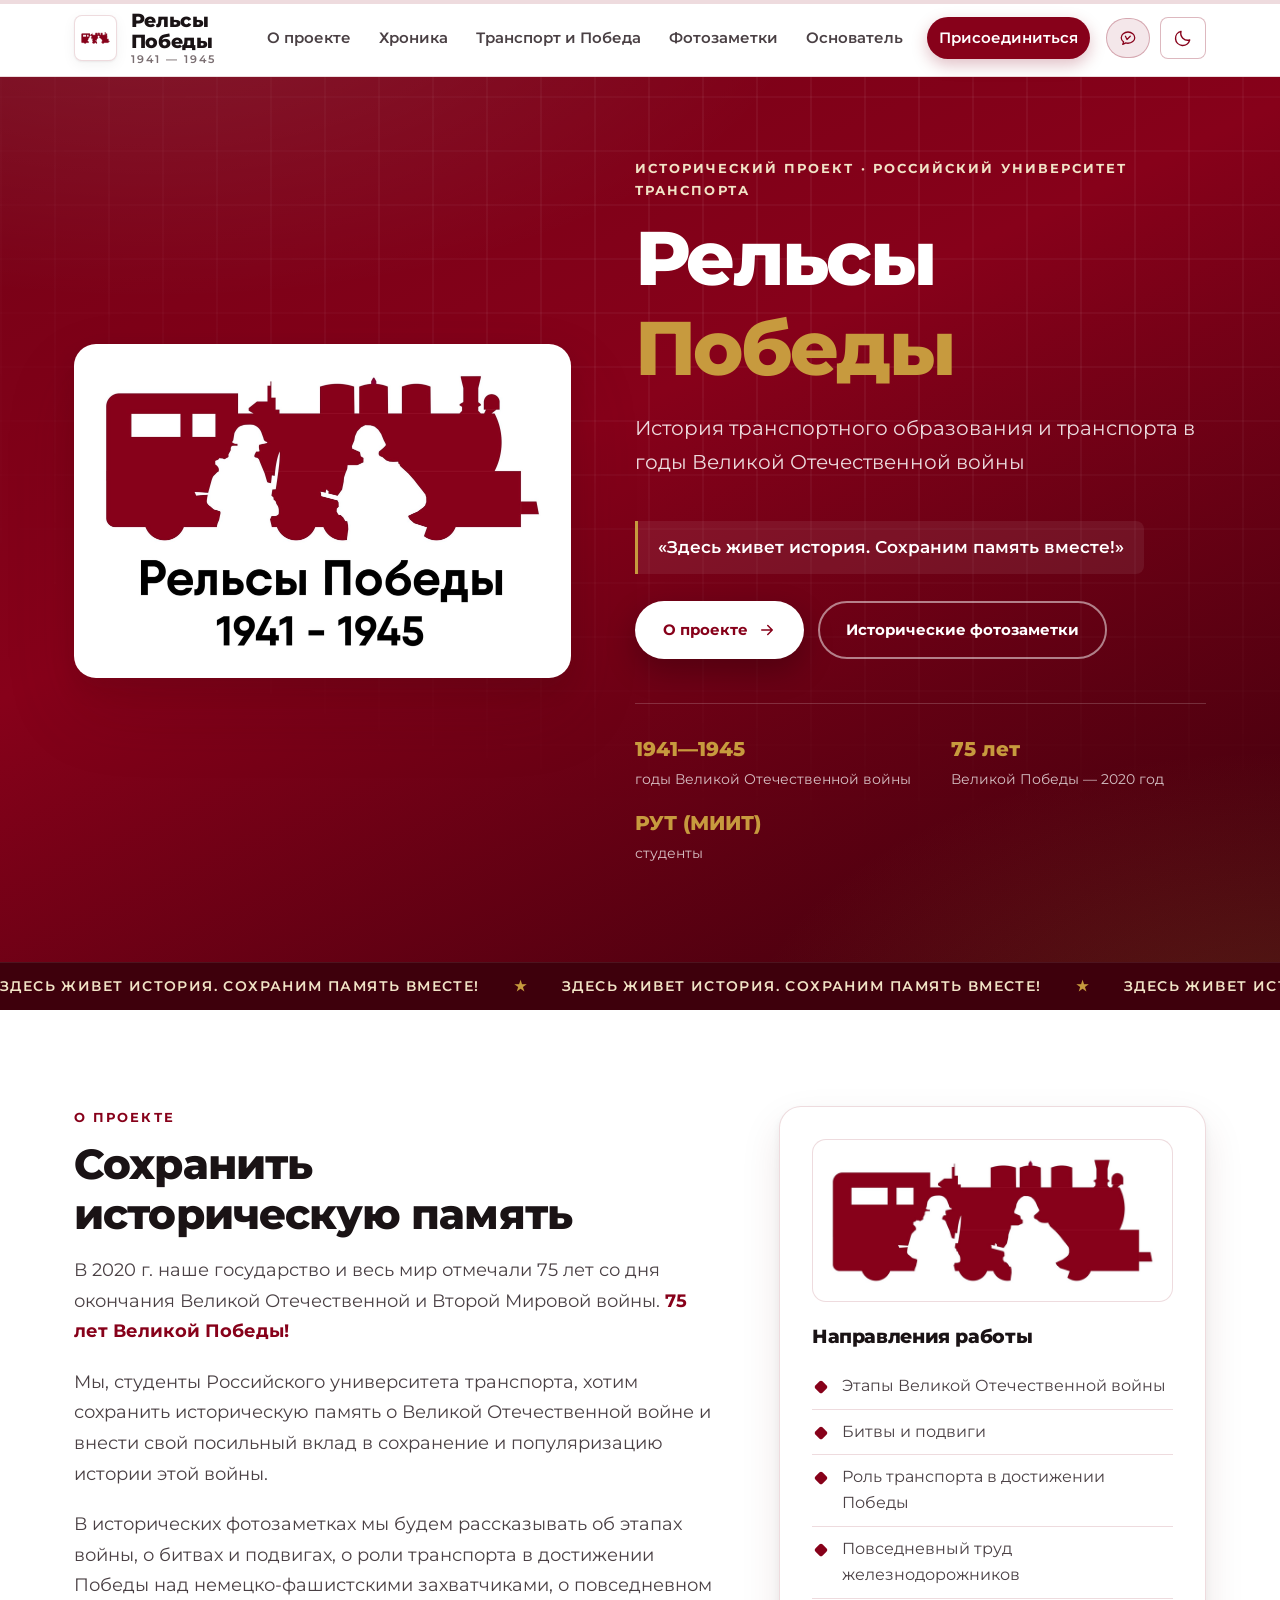
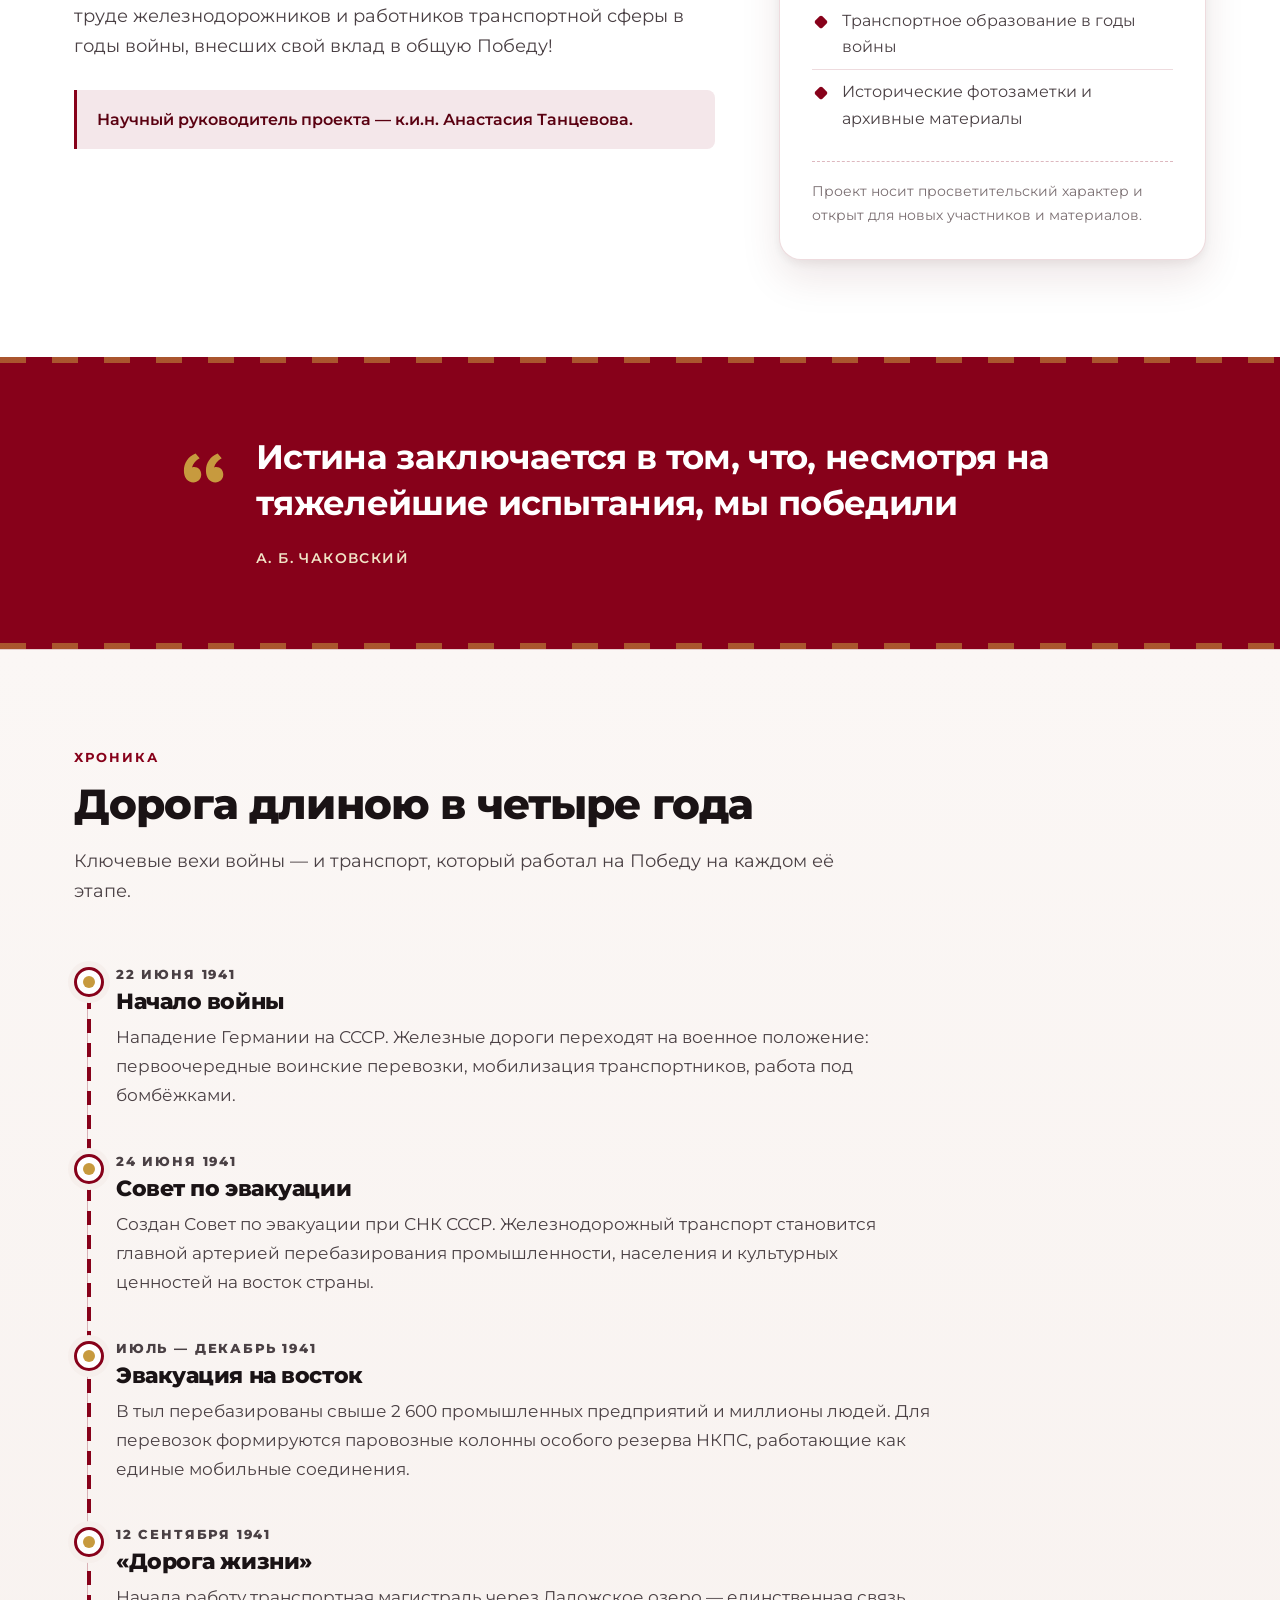
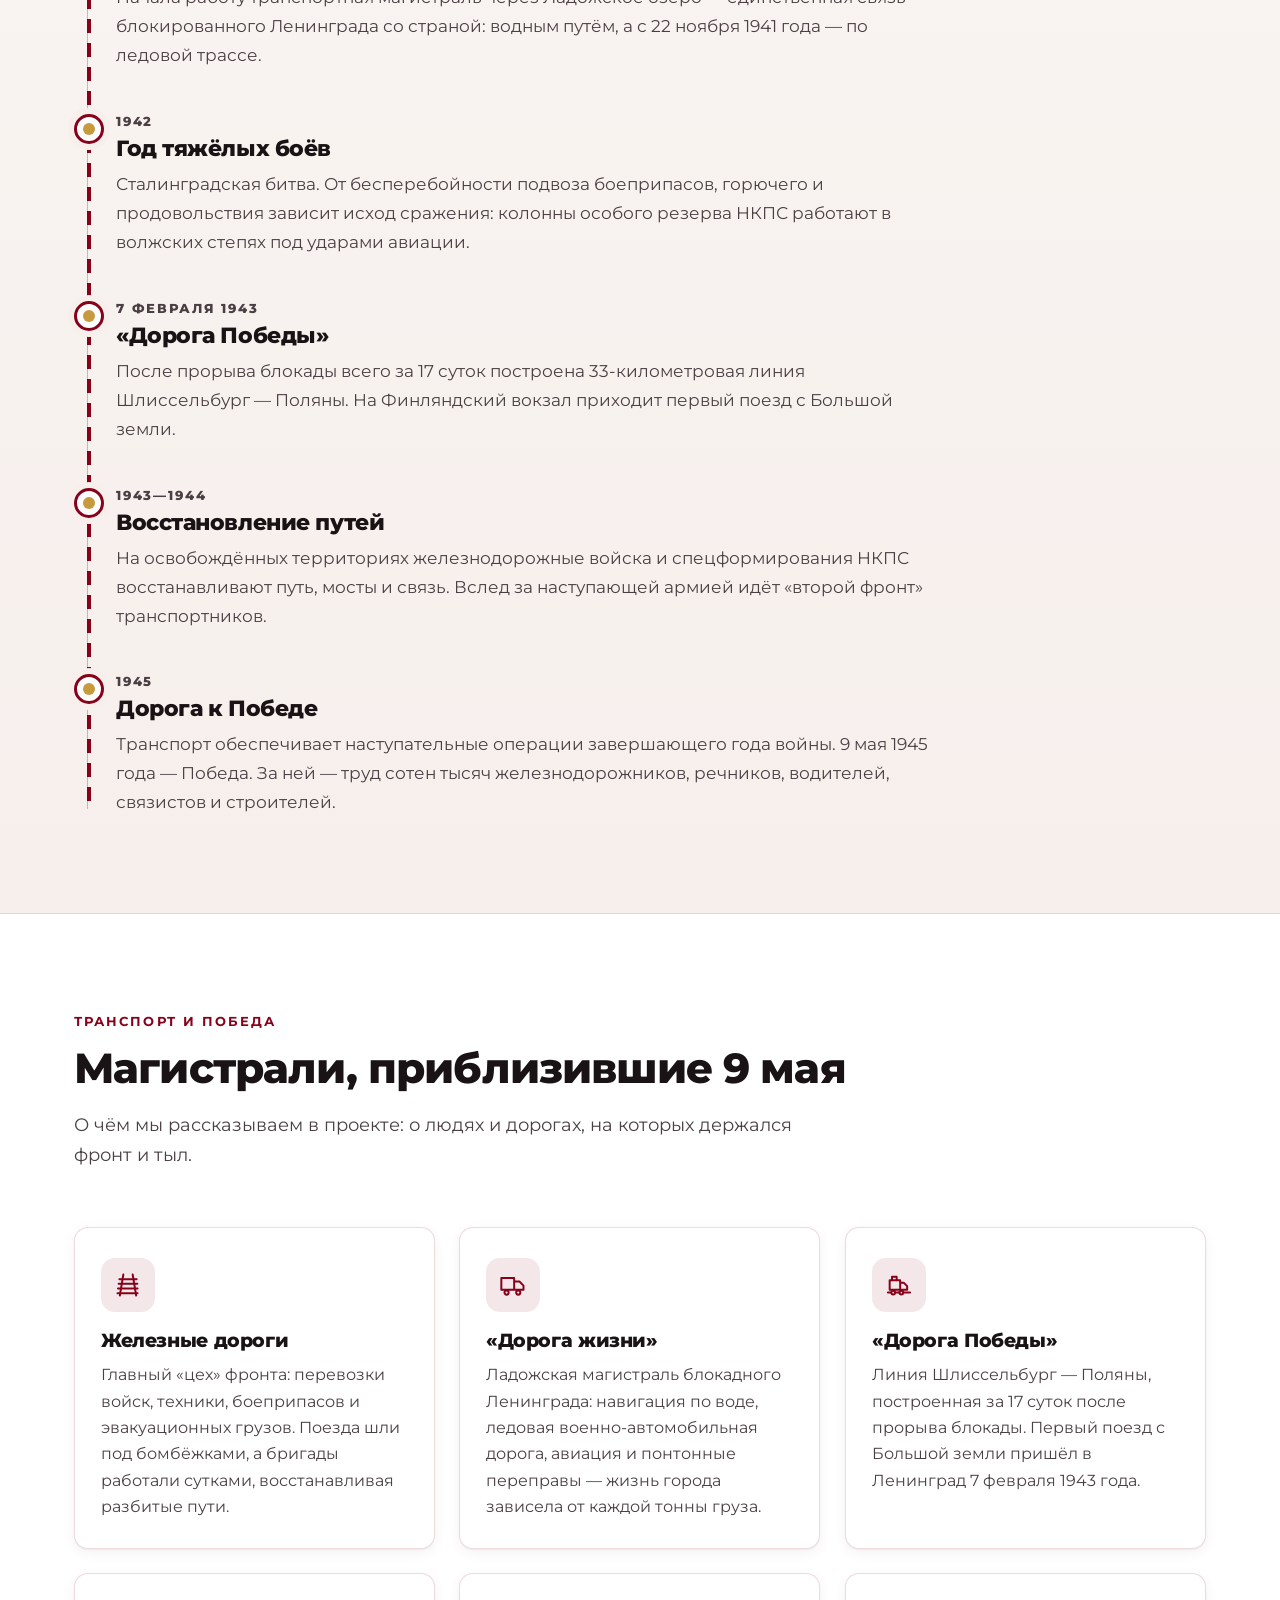
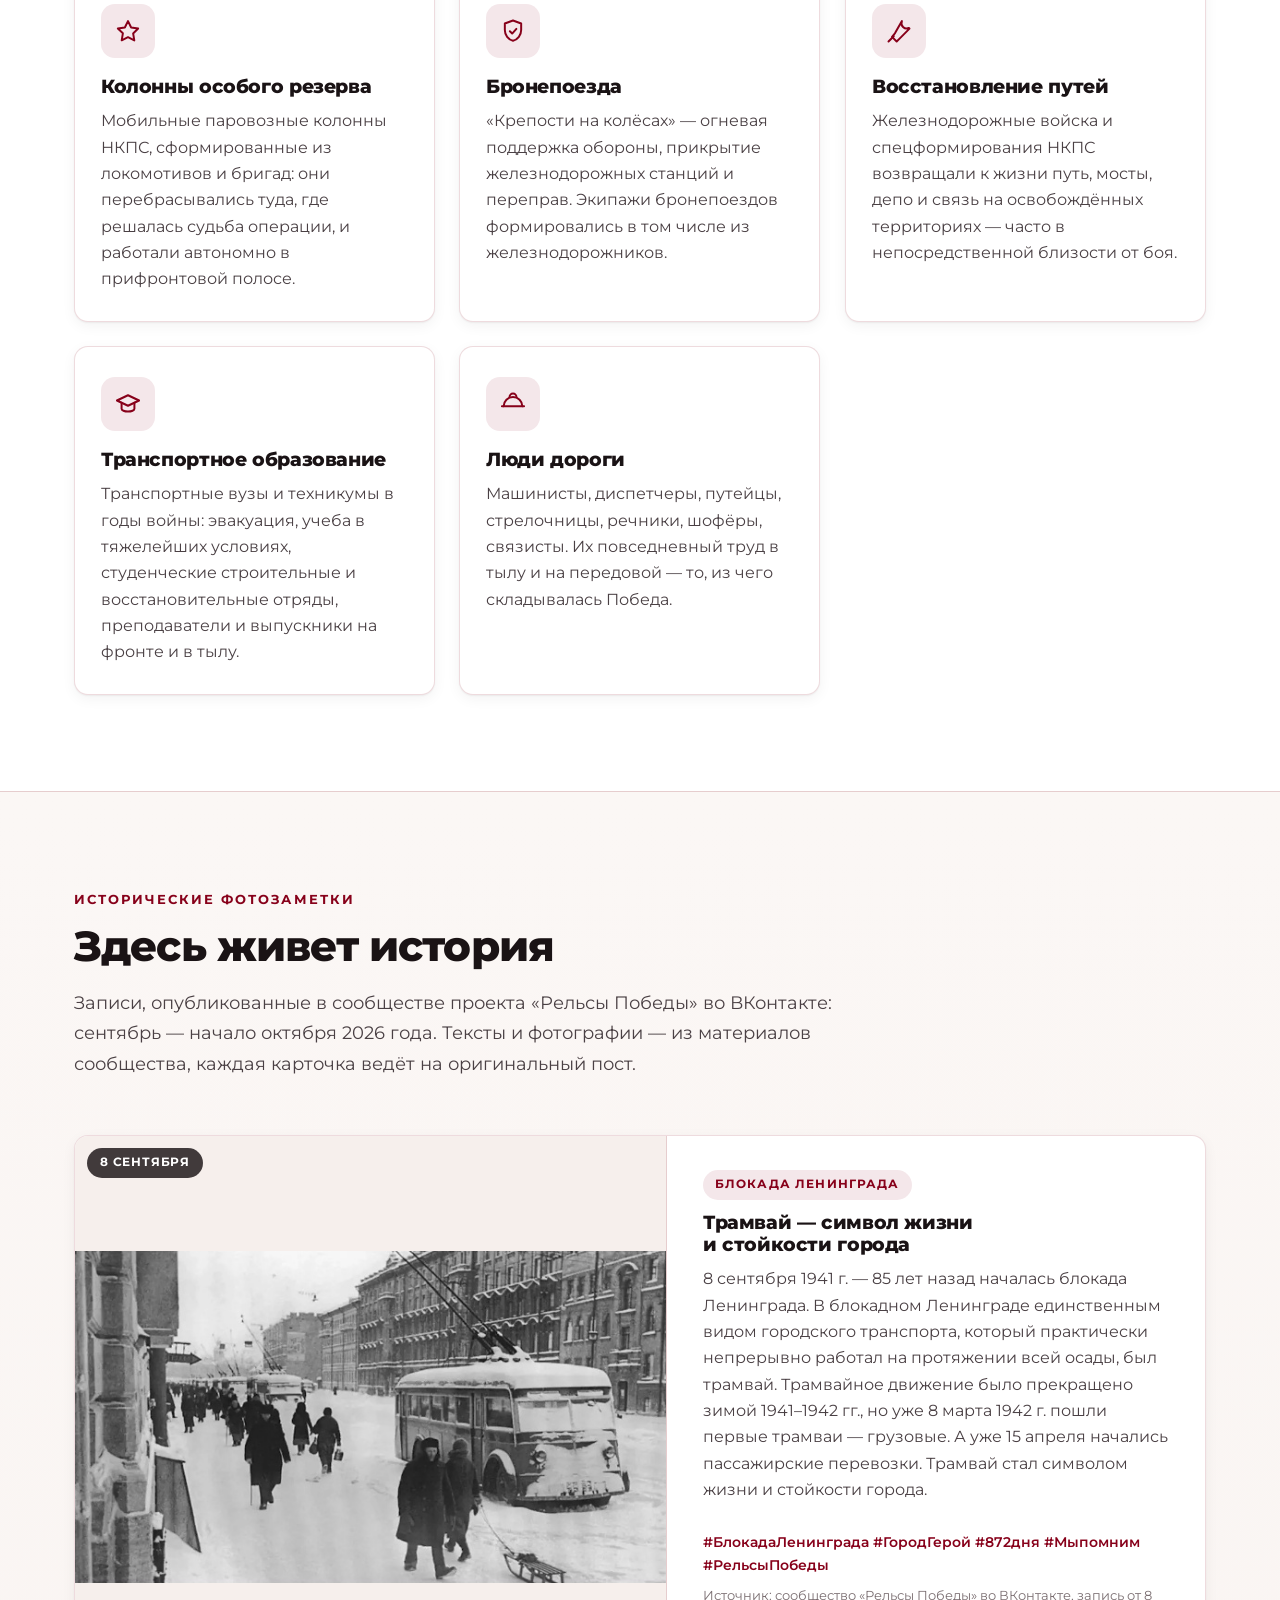
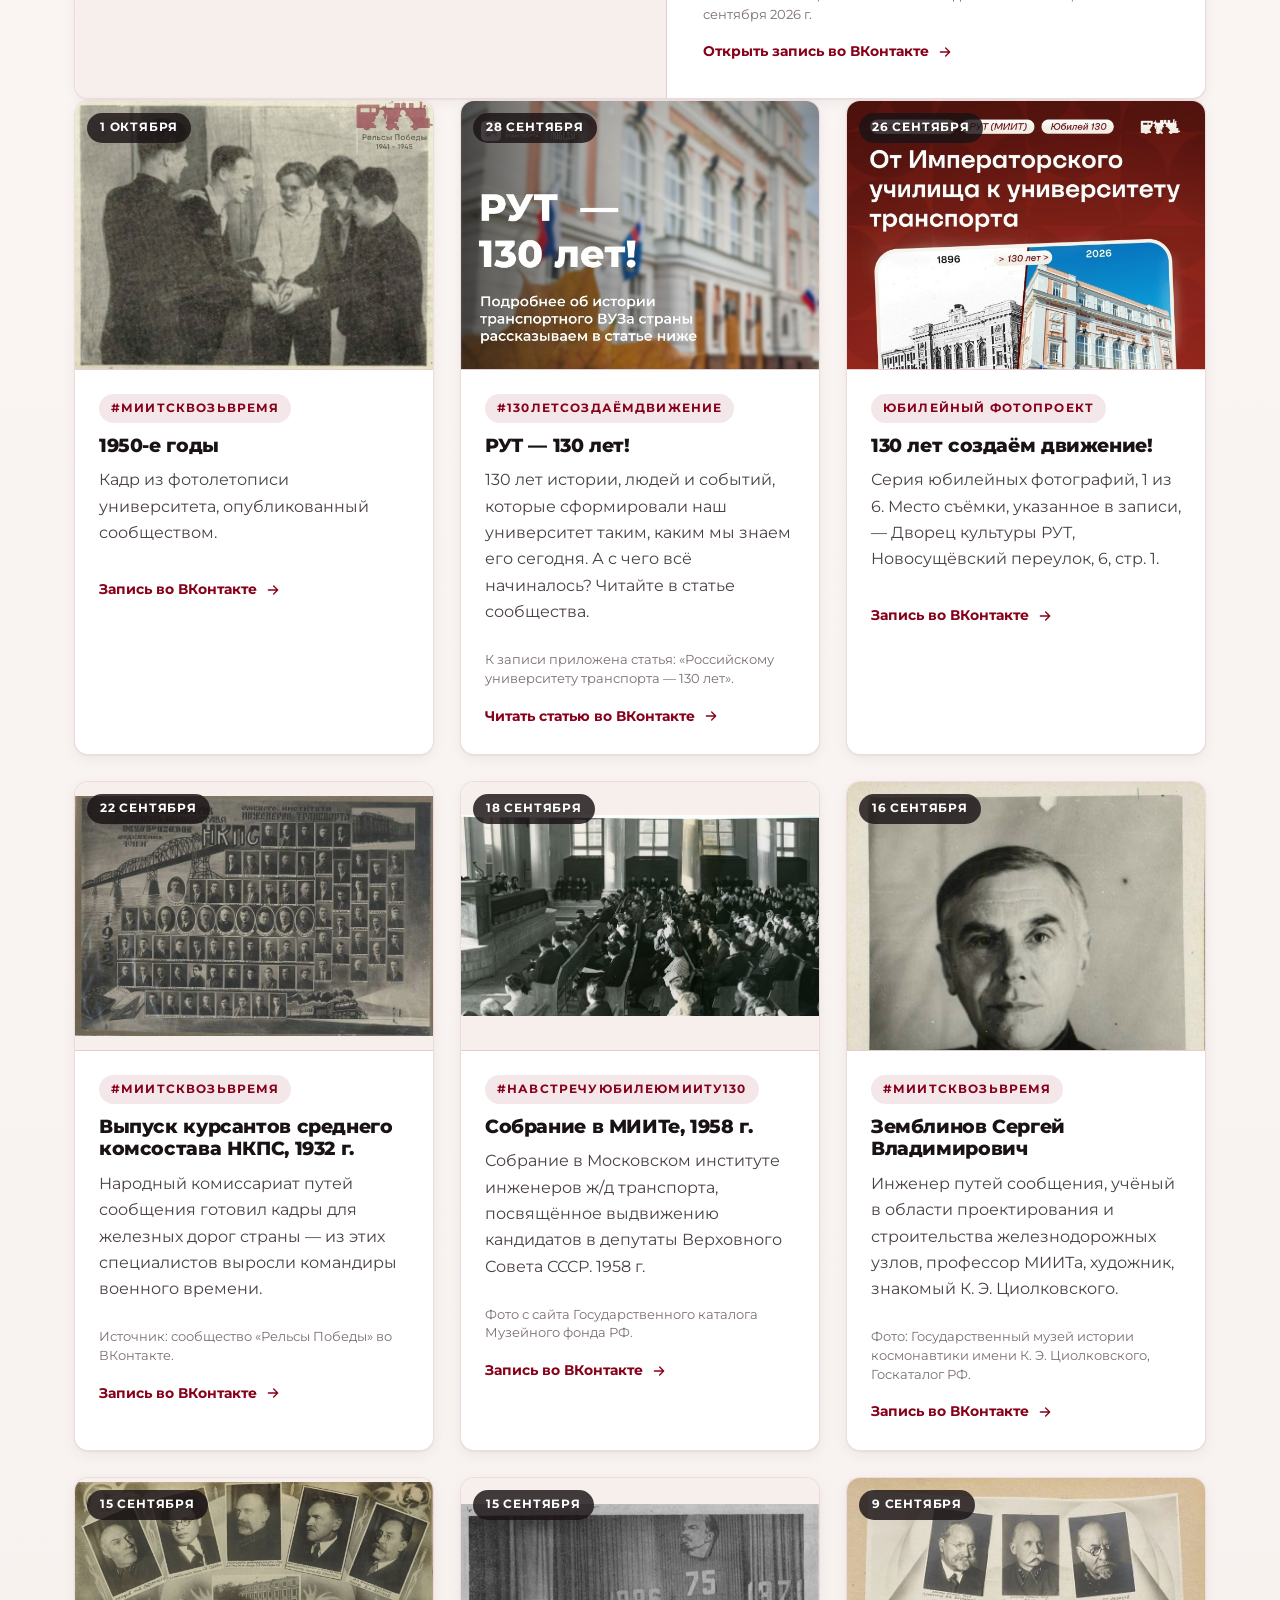
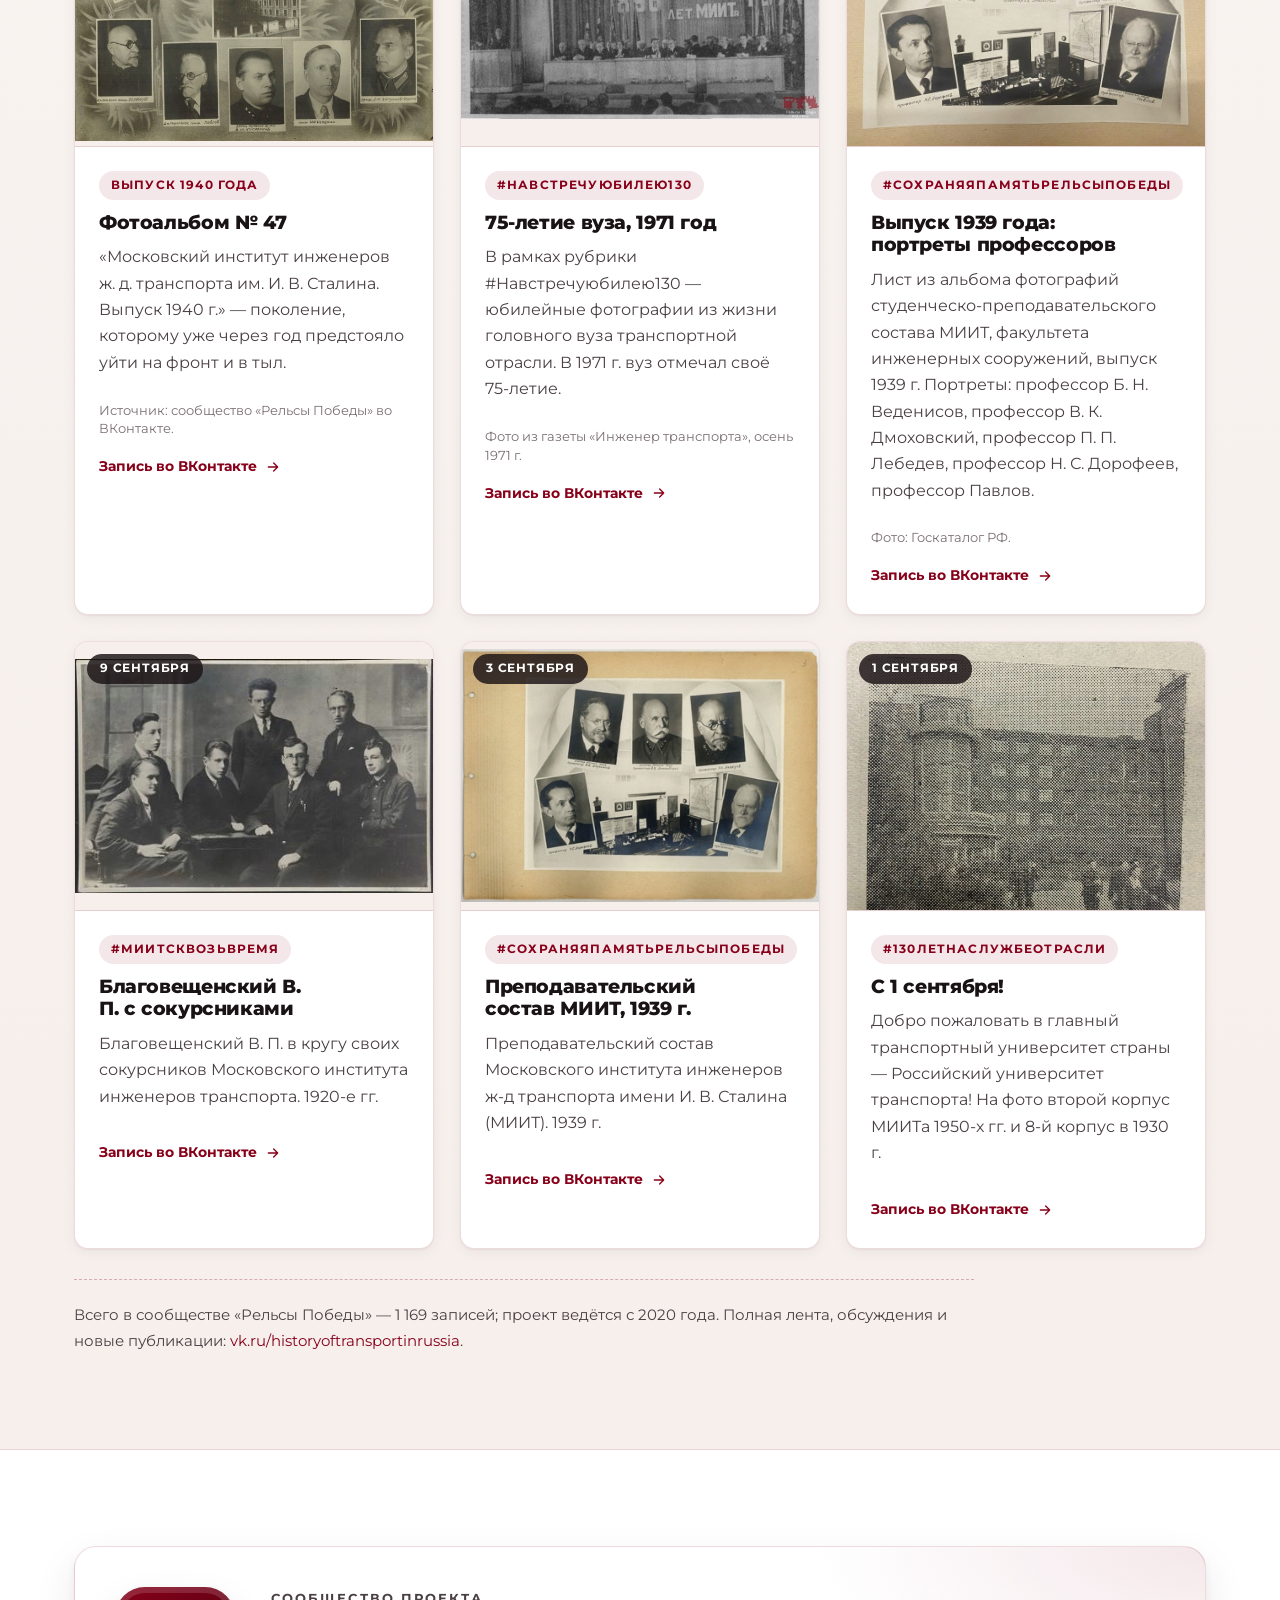
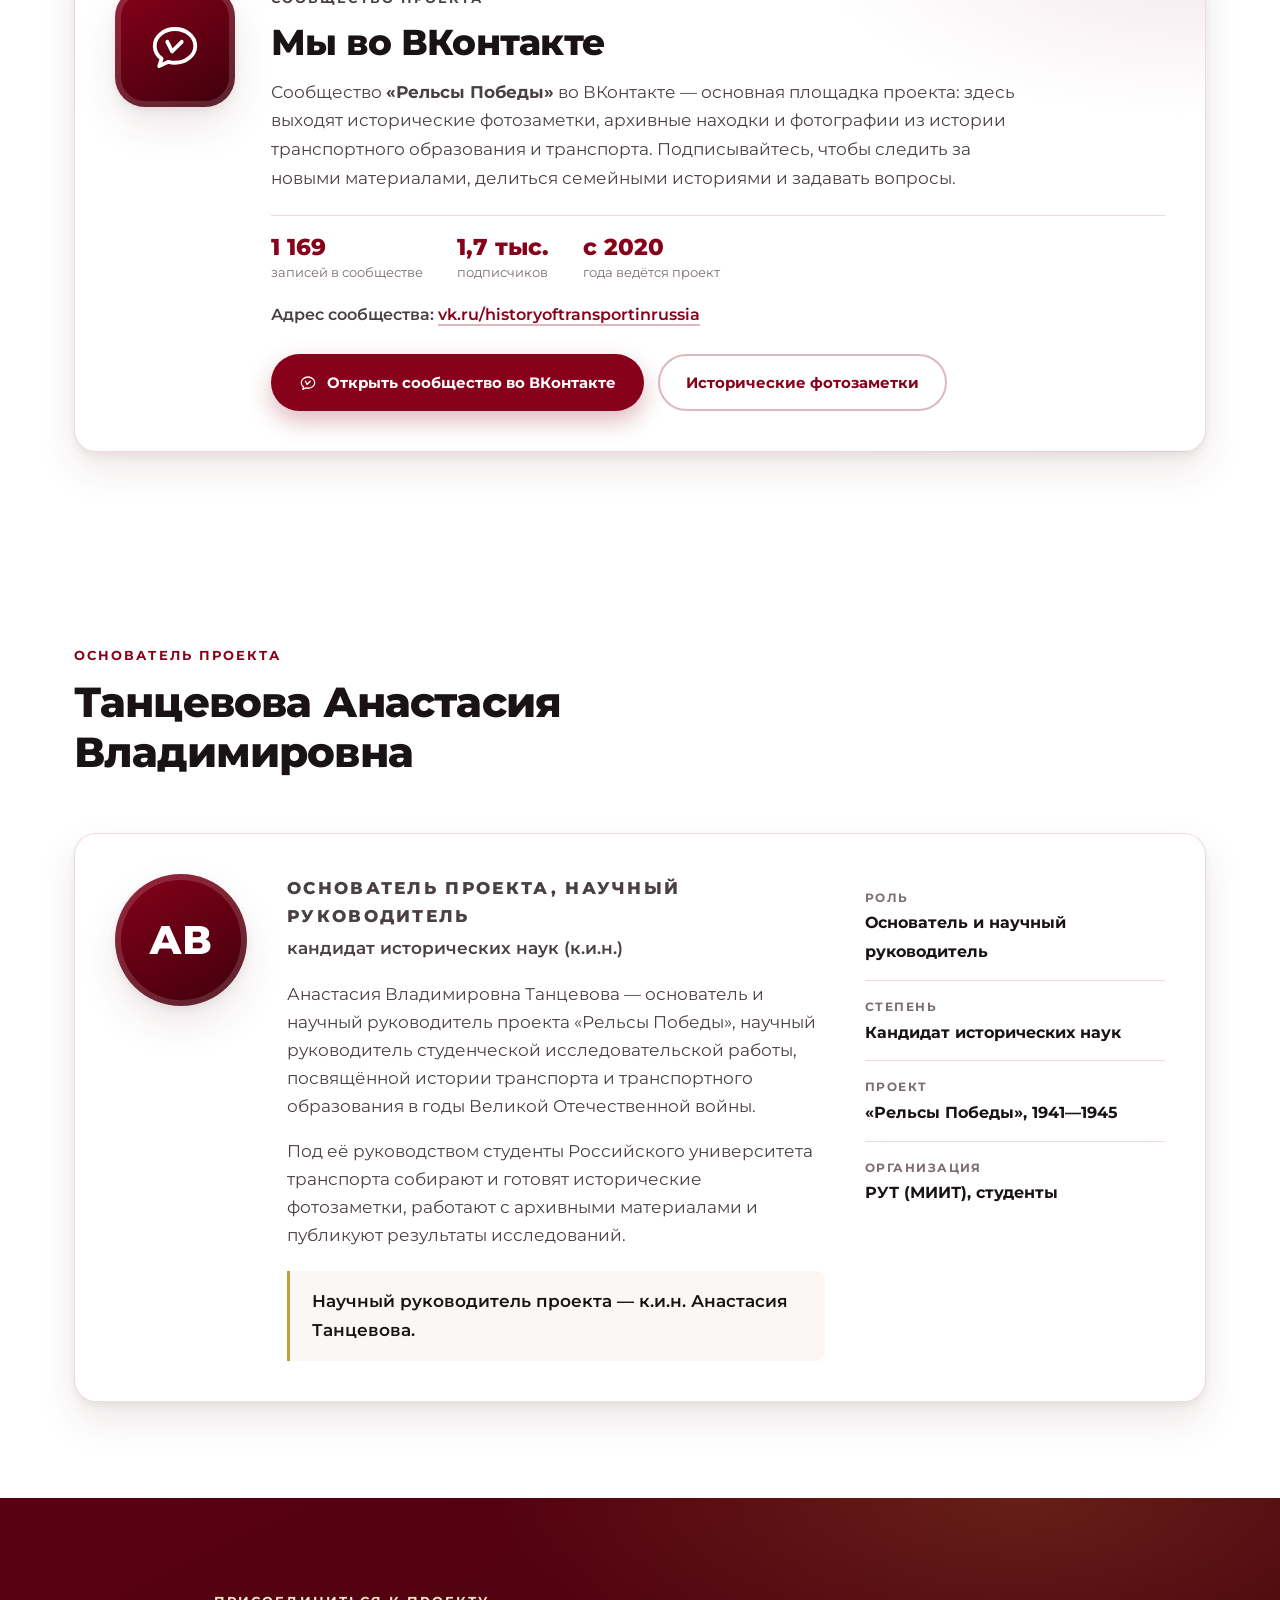
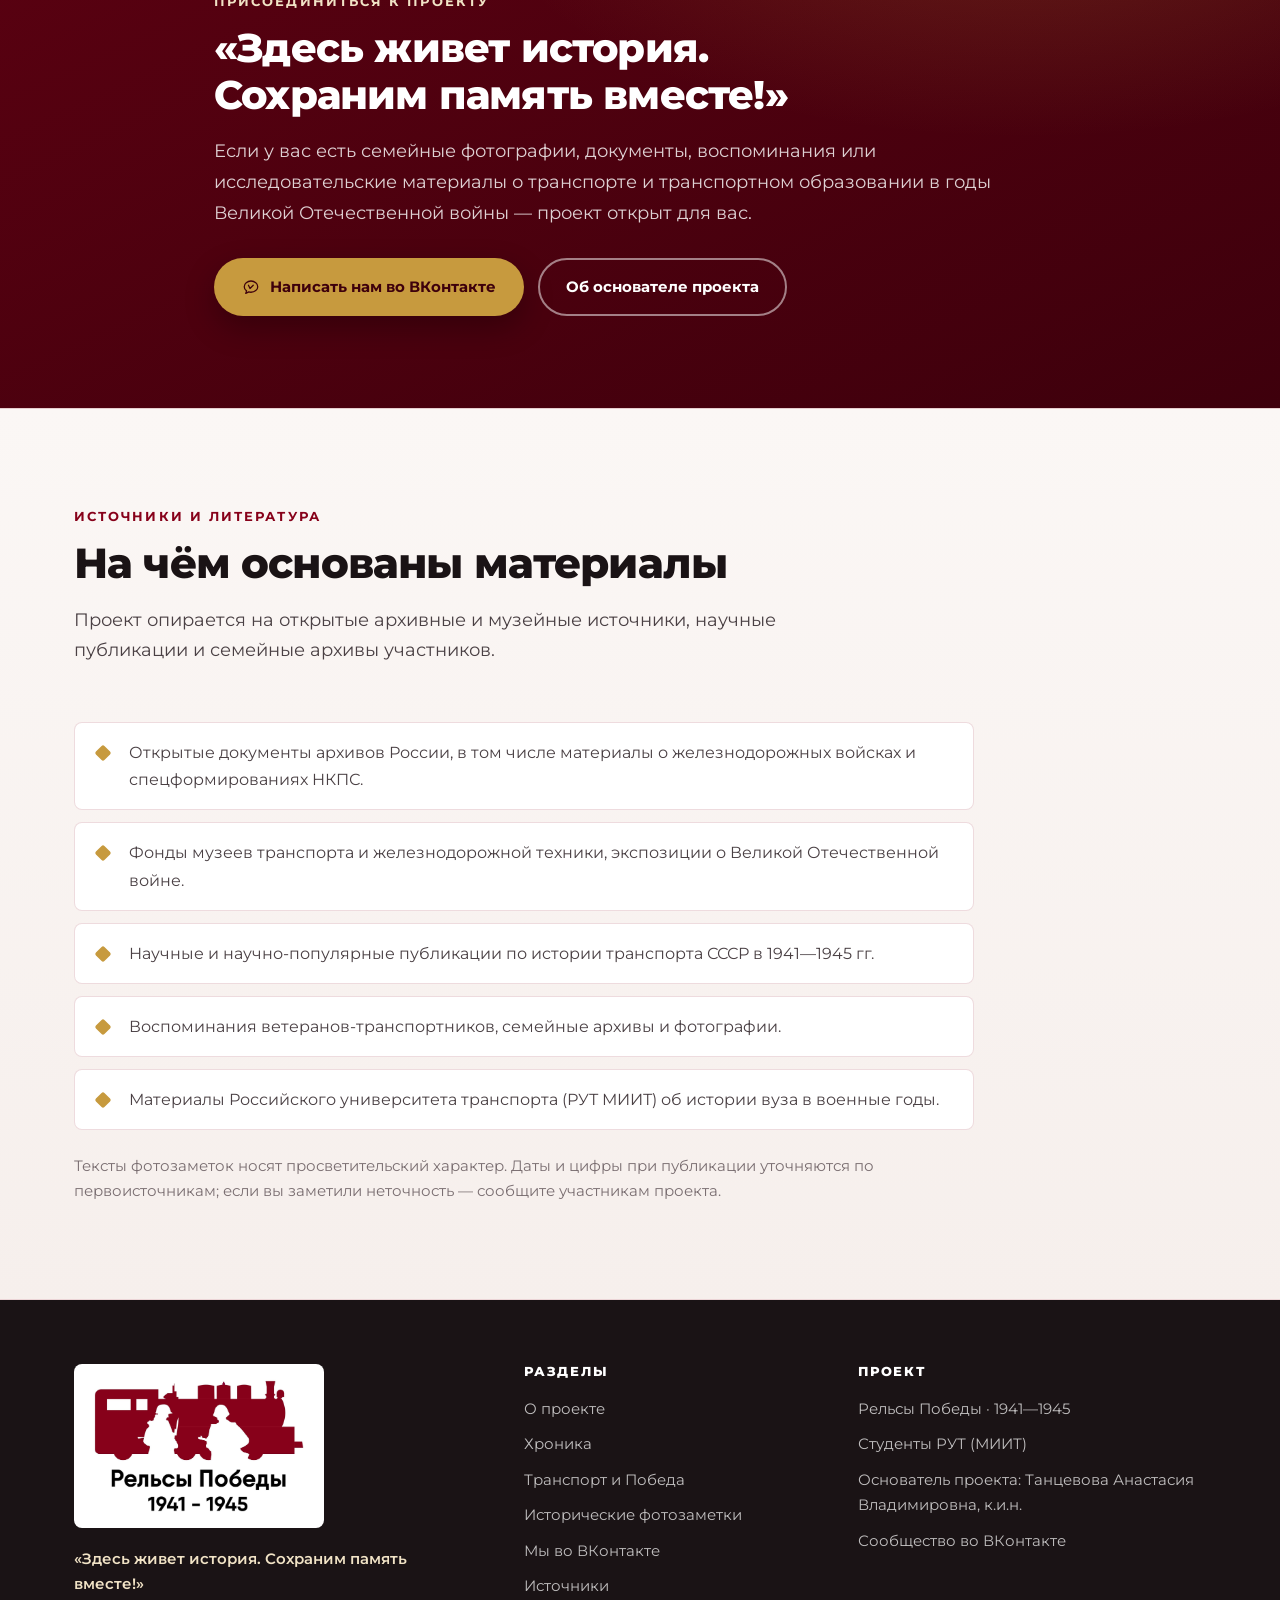
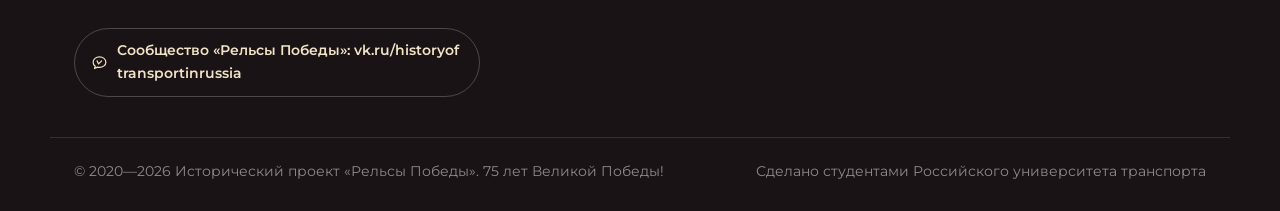
==== commit a366495d: "Add files via upload" ====
--- a/index.html
+++ b/index.html
@@ -180,7 +180,7 @@
         <dl class="hero__facts reveal">
           <div><dt>1941—1945</dt><dd>годы Великой Отечественной войны</dd></div>
           <div><dt>75 лет</dt><dd>Великой Победы — 2020 год</dd></div>
-          <div><dt>РУТ (МИИТ)</dt><dd>студенты 1 курса</dd></div>
+          <div><dt>РУТ (МИИТ)</dt><dd>студенты</dd></div>
         </dl>
       </div>
     </div>
@@ -204,7 +204,7 @@
         <h2 class="section__title">Сохранить историческую память</h2>
         <div class="prose">
           <p>В 2020 г. наше государство и весь мир отмечали 75 лет со дня окончания Великой Отечественной и Второй Мировой войны. <strong>75 лет Великой Победы!</strong></p>
-          <p>Мы, студенты 1 курса Российского университета транспорта, хотим сохранить историческую память о Великой Отечественной войне и внести свой посильный вклад в сохранение и популяризацию истории этой войны.</p>
+          <p>Мы, студенты Российского университета транспорта, хотим сохранить историческую память о Великой Отечественной войне и внести свой посильный вклад в сохранение и популяризацию истории этой войны.</p>
           <p>В исторических фотозаметках мы будем рассказывать об этапах войны, о битвах и подвигах, о роли транспорта в достижении Победы над немецко-фашистскими захватчиками, о повседневном труде железнодорожников и работников транспортной сферы в годы войны, внесших свой вклад в общую Победу!</p>
           <p class="prose__note">Научный руководитель проекта — к.и.н. Анастасия Танцевова.</p>
         </div>
@@ -604,14 +604,14 @@
           <p class="founder__role">Основатель проекта, научный руководитель</p>
           <p class="founder__degree">кандидат исторических наук (к.и.н.)</p>
           <p>Анастасия Владимировна Танцевова — основатель и научный руководитель проекта «Рельсы Победы», научный руководитель студенческой исследовательской работы, посвящённой истории транспорта и транспортного образования в годы Великой Отечественной войны.</p>
-          <p>Под её руководством студенты 1 курса Российского университета транспорта собирают и готовят исторические фотозаметки, работают с архивными материалами и публикуют результаты исследований.</p>
+          <p>Под её руководством студенты Российского университета транспорта собирают и готовят исторические фотозаметки, работают с архивными материалами и публикуют результаты исследований.</p>
           <blockquote class="founder__quote">Научный руководитель проекта — к.и.н. Анастасия Танцевова.</blockquote>
         </div>
         <ul class="founder__meta">
           <li><span>Роль</span><strong>Основатель и научный руководитель</strong></li>
           <li><span>Степень</span><strong>Кандидат исторических наук</strong></li>
           <li><span>Проект</span><strong>«Рельсы Победы», 1941—1945</strong></li>
-          <li><span>Организация</span><strong>РУТ (МИИТ), студенты 1 курса</strong></li>
+          <li><span>Организация</span><strong>РУТ (МИИТ), студенты</strong></li>
         </ul>
       </div>
     </div>
@@ -677,7 +677,7 @@
       <h3>Проект</h3>
       <ul>
         <li>Рельсы Победы · 1941—1945</li>
-        <li>Студенты 1 курса РУТ (МИИТ)</li>
+        <li>Студенты РУТ (МИИТ)</li>
         <li>Основатель проекта: Танцевова Анастасия Владимировна, к.и.н.</li>
         <li><a href="https://vk.ru/historyoftransportinrussia" target="_blank" rel="noopener noreferrer">Сообщество во ВКонтакте</a></li>
       </ul>
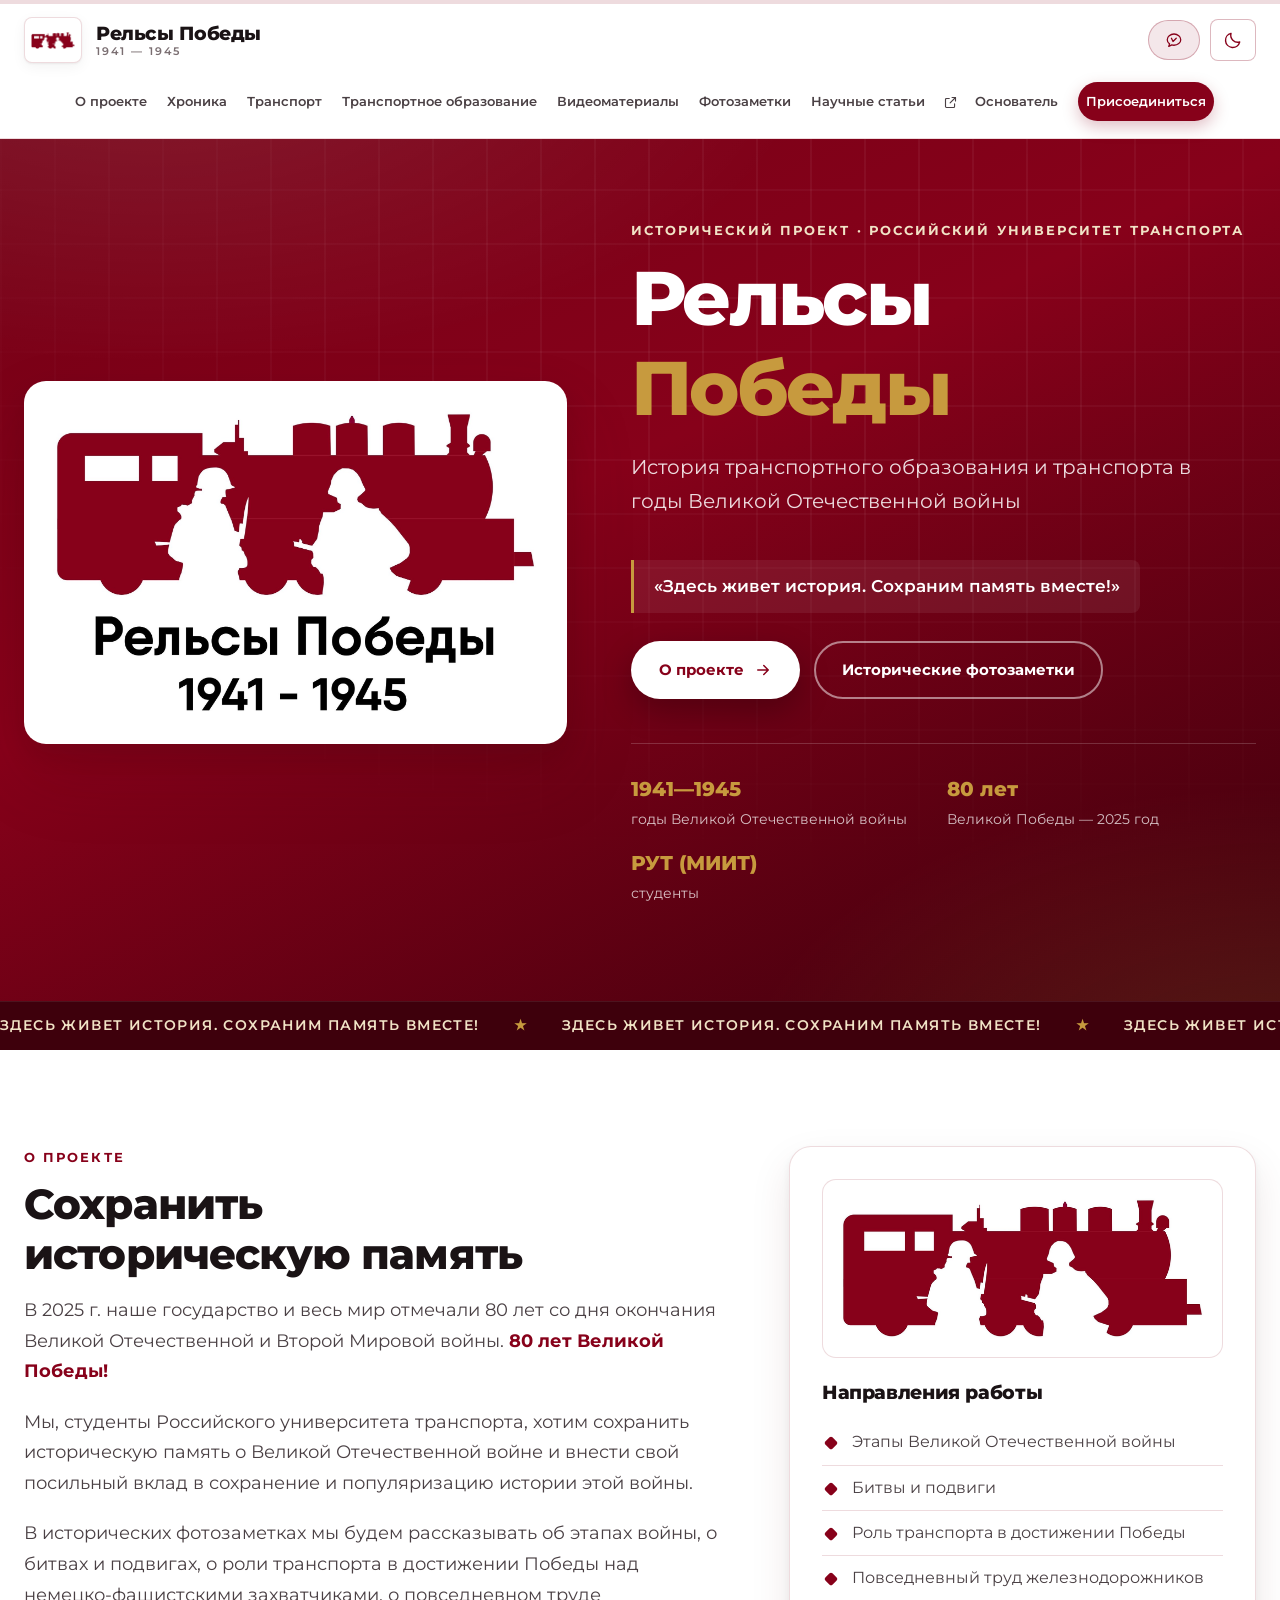
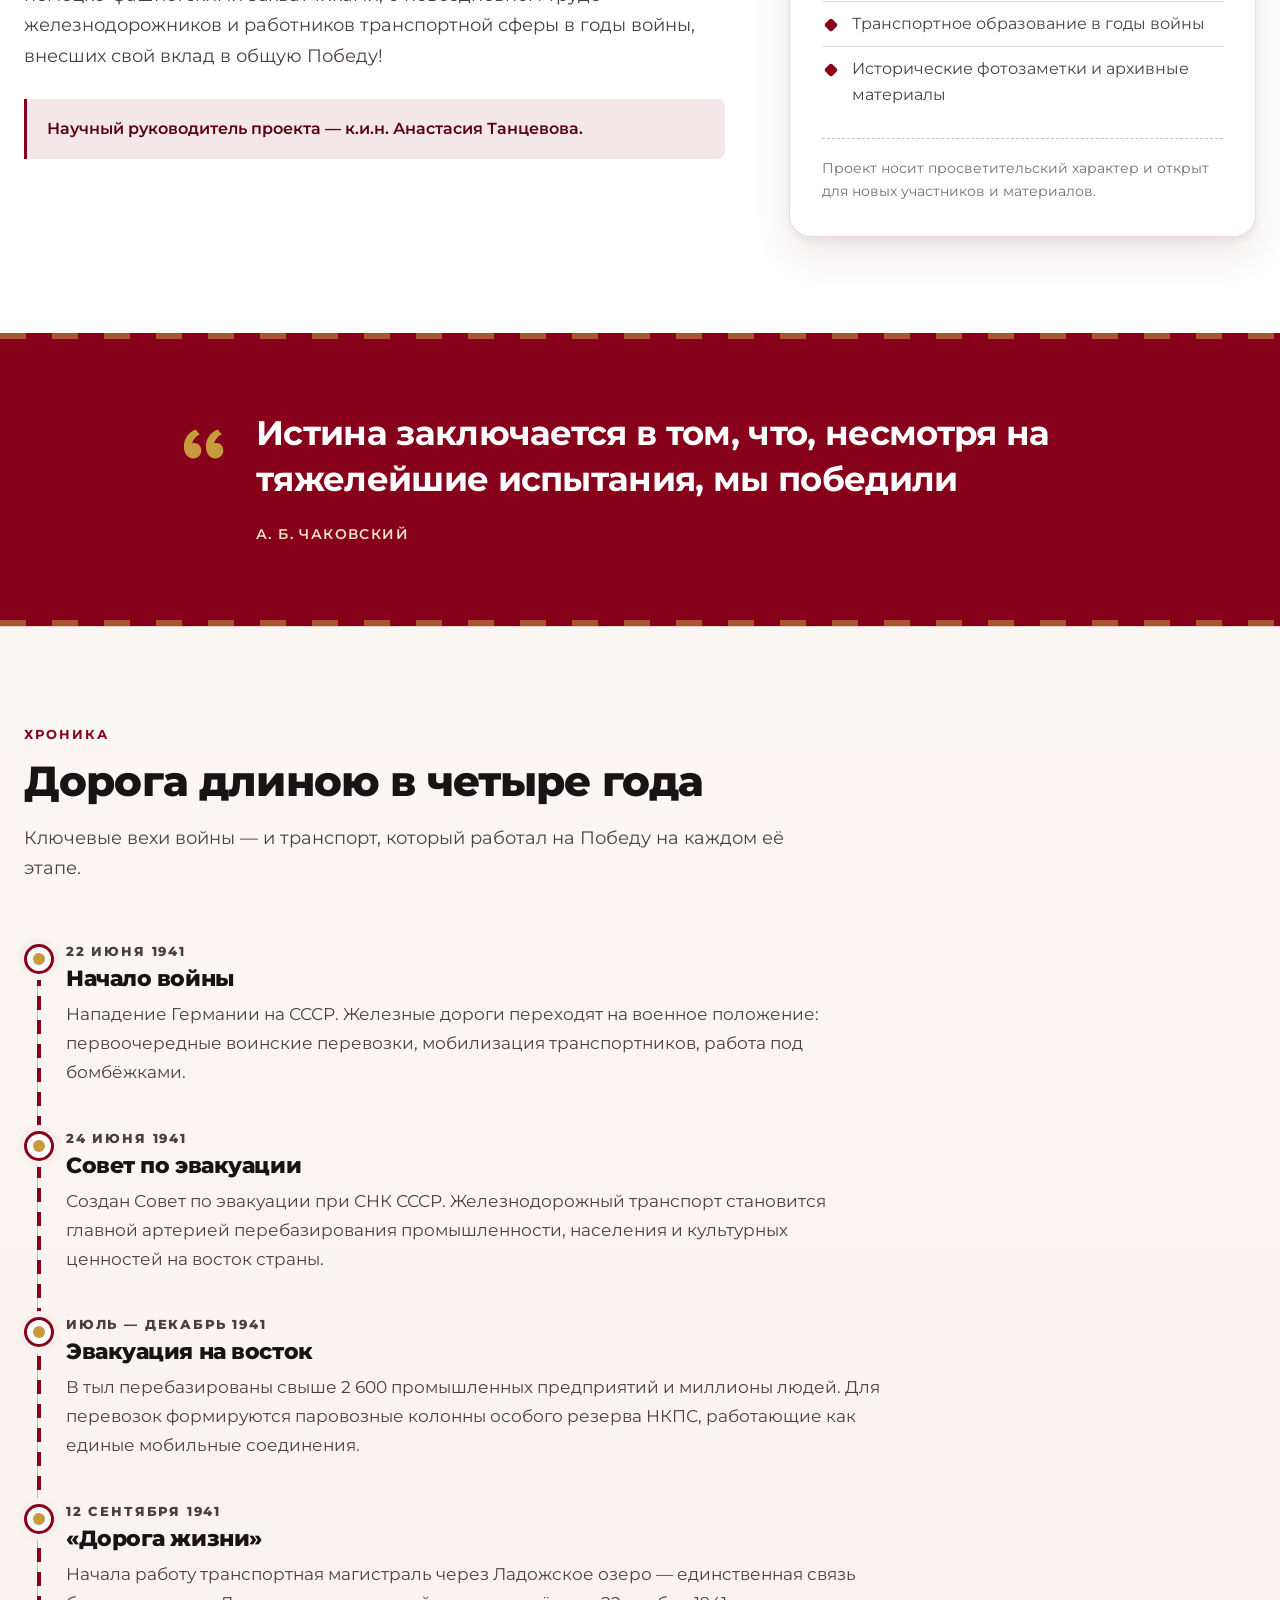
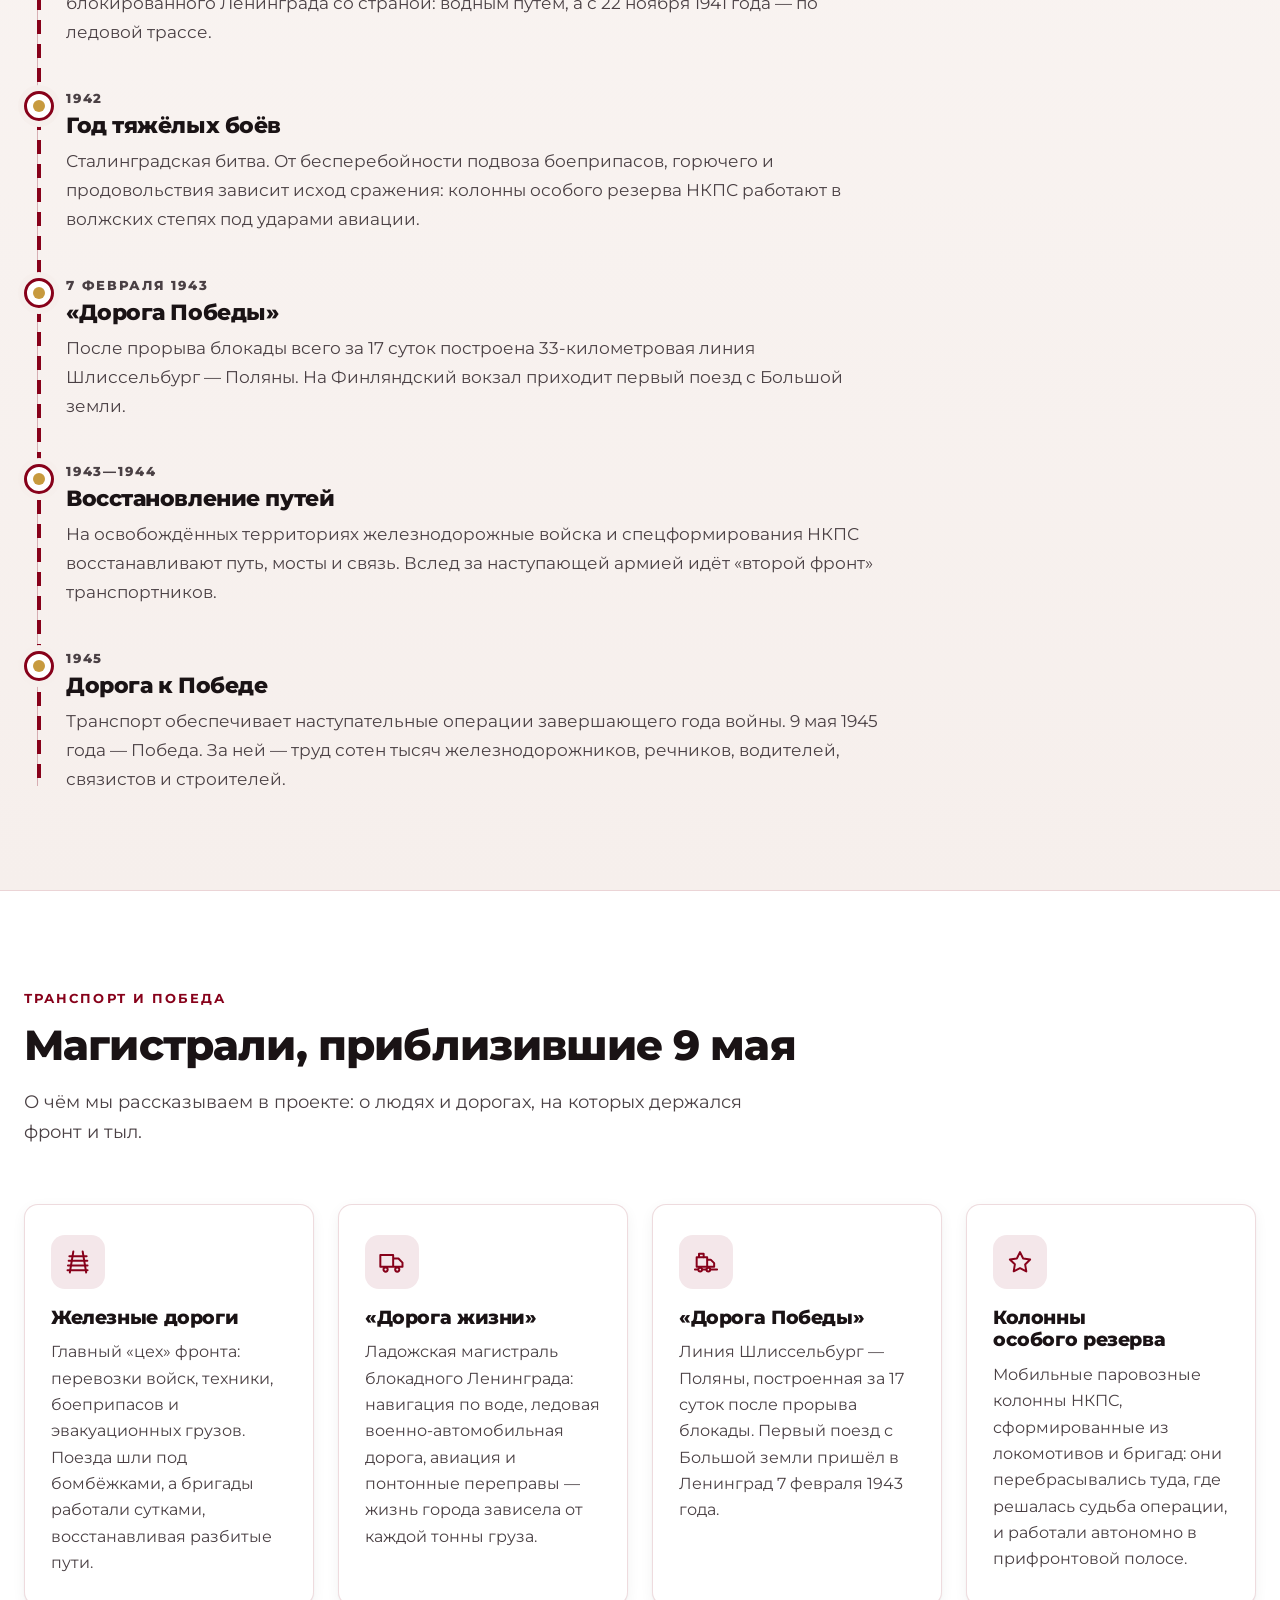
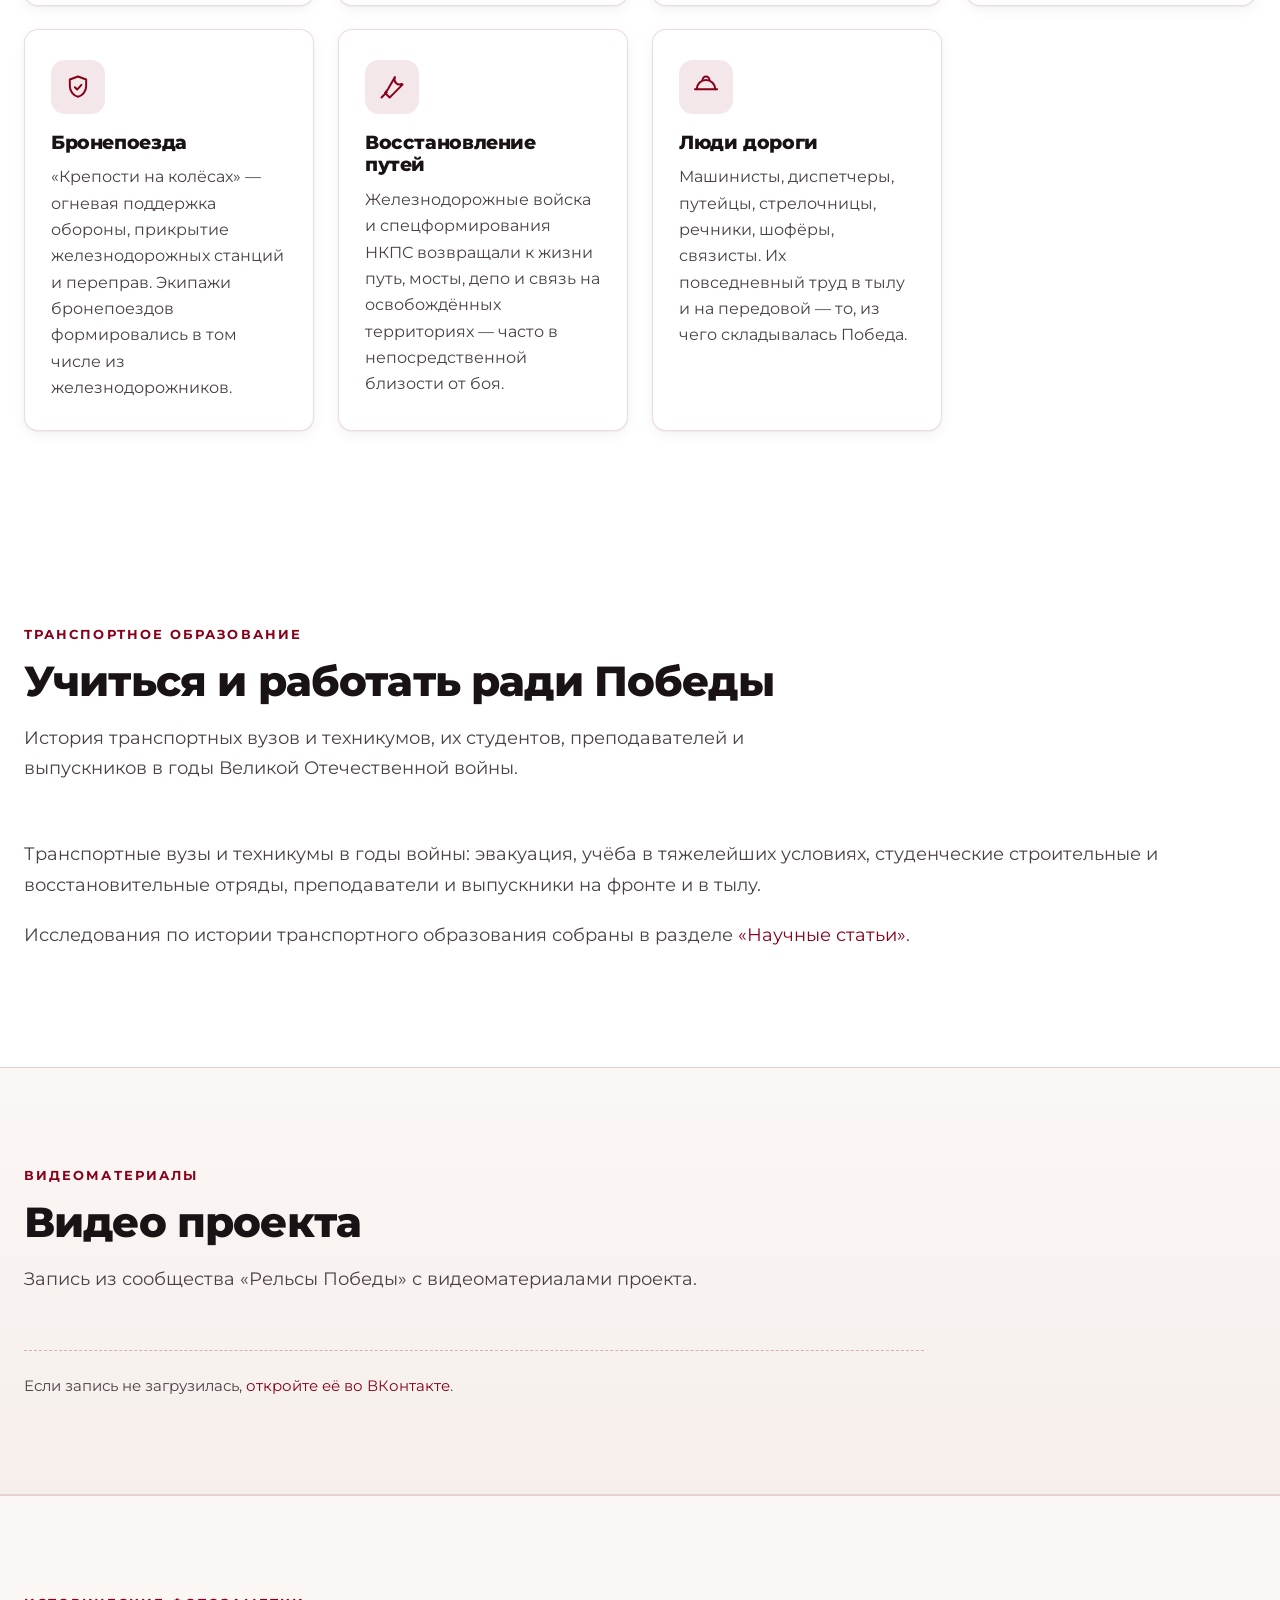
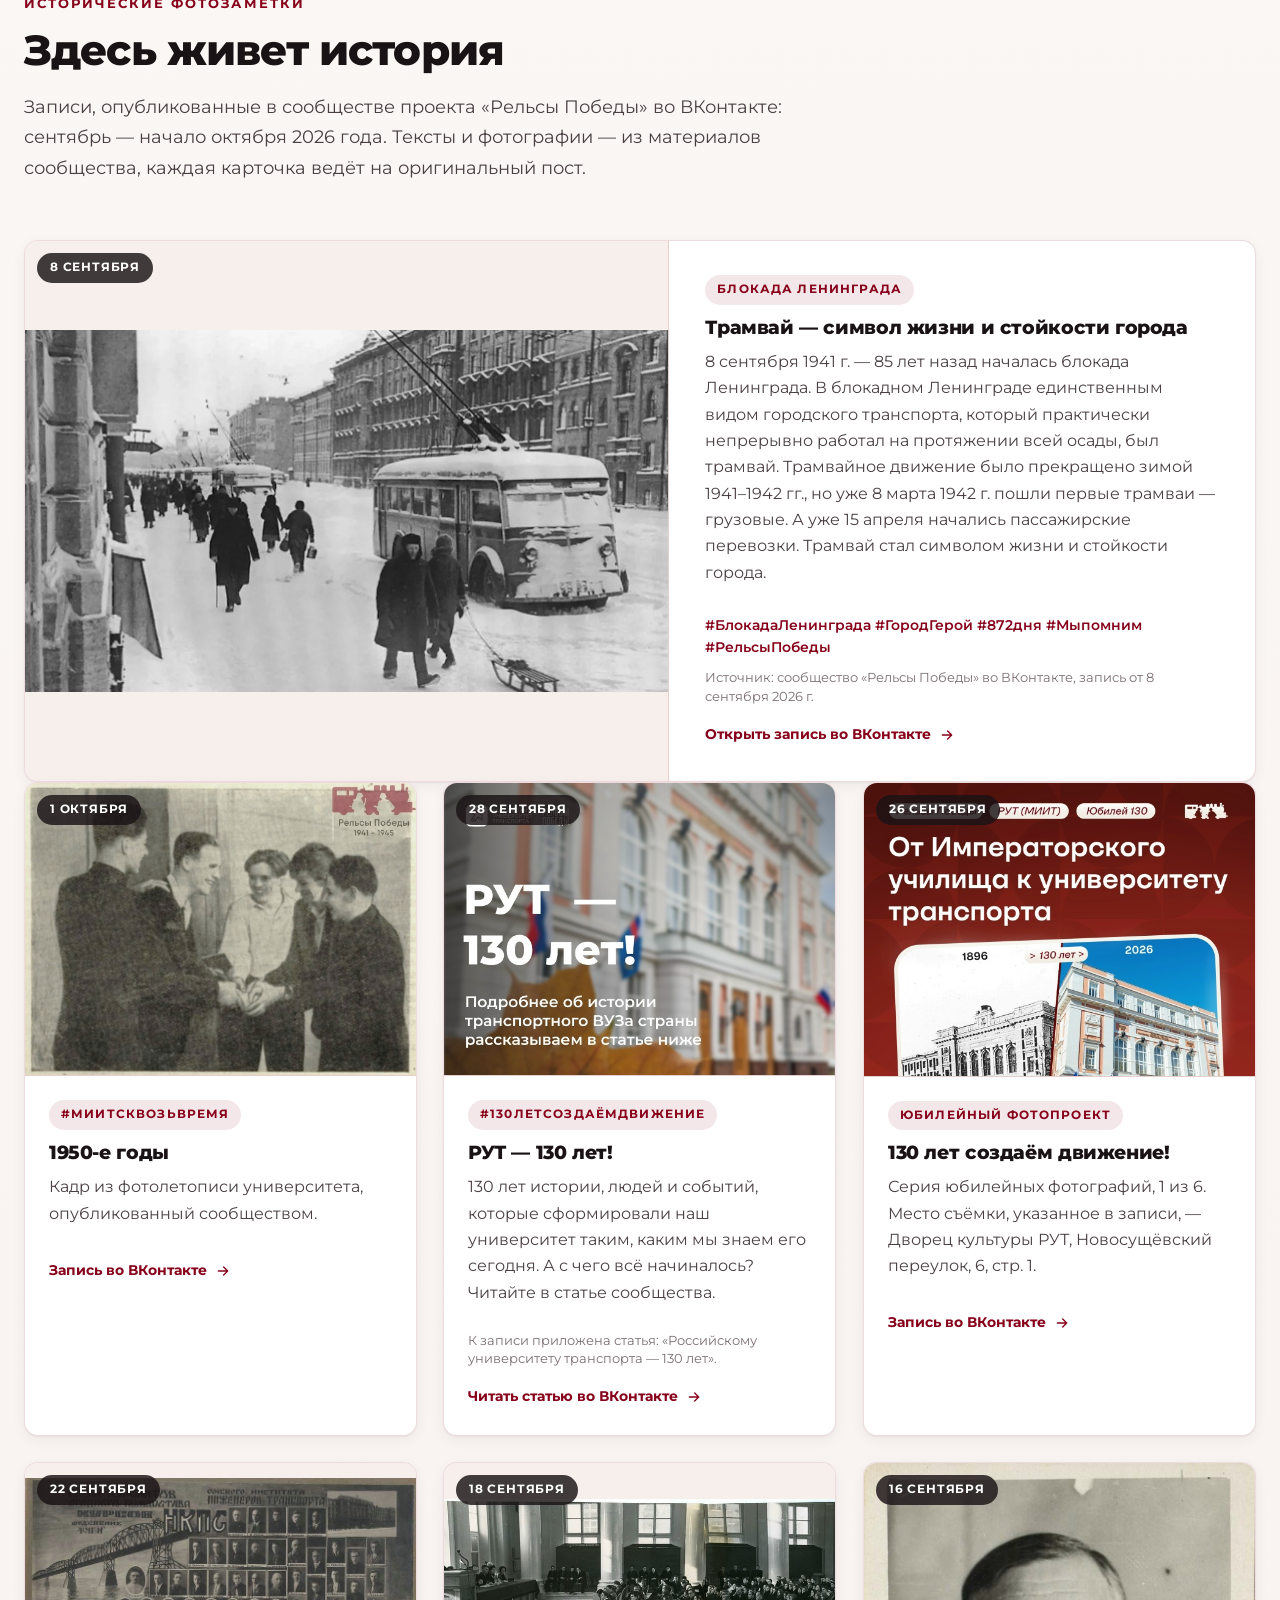
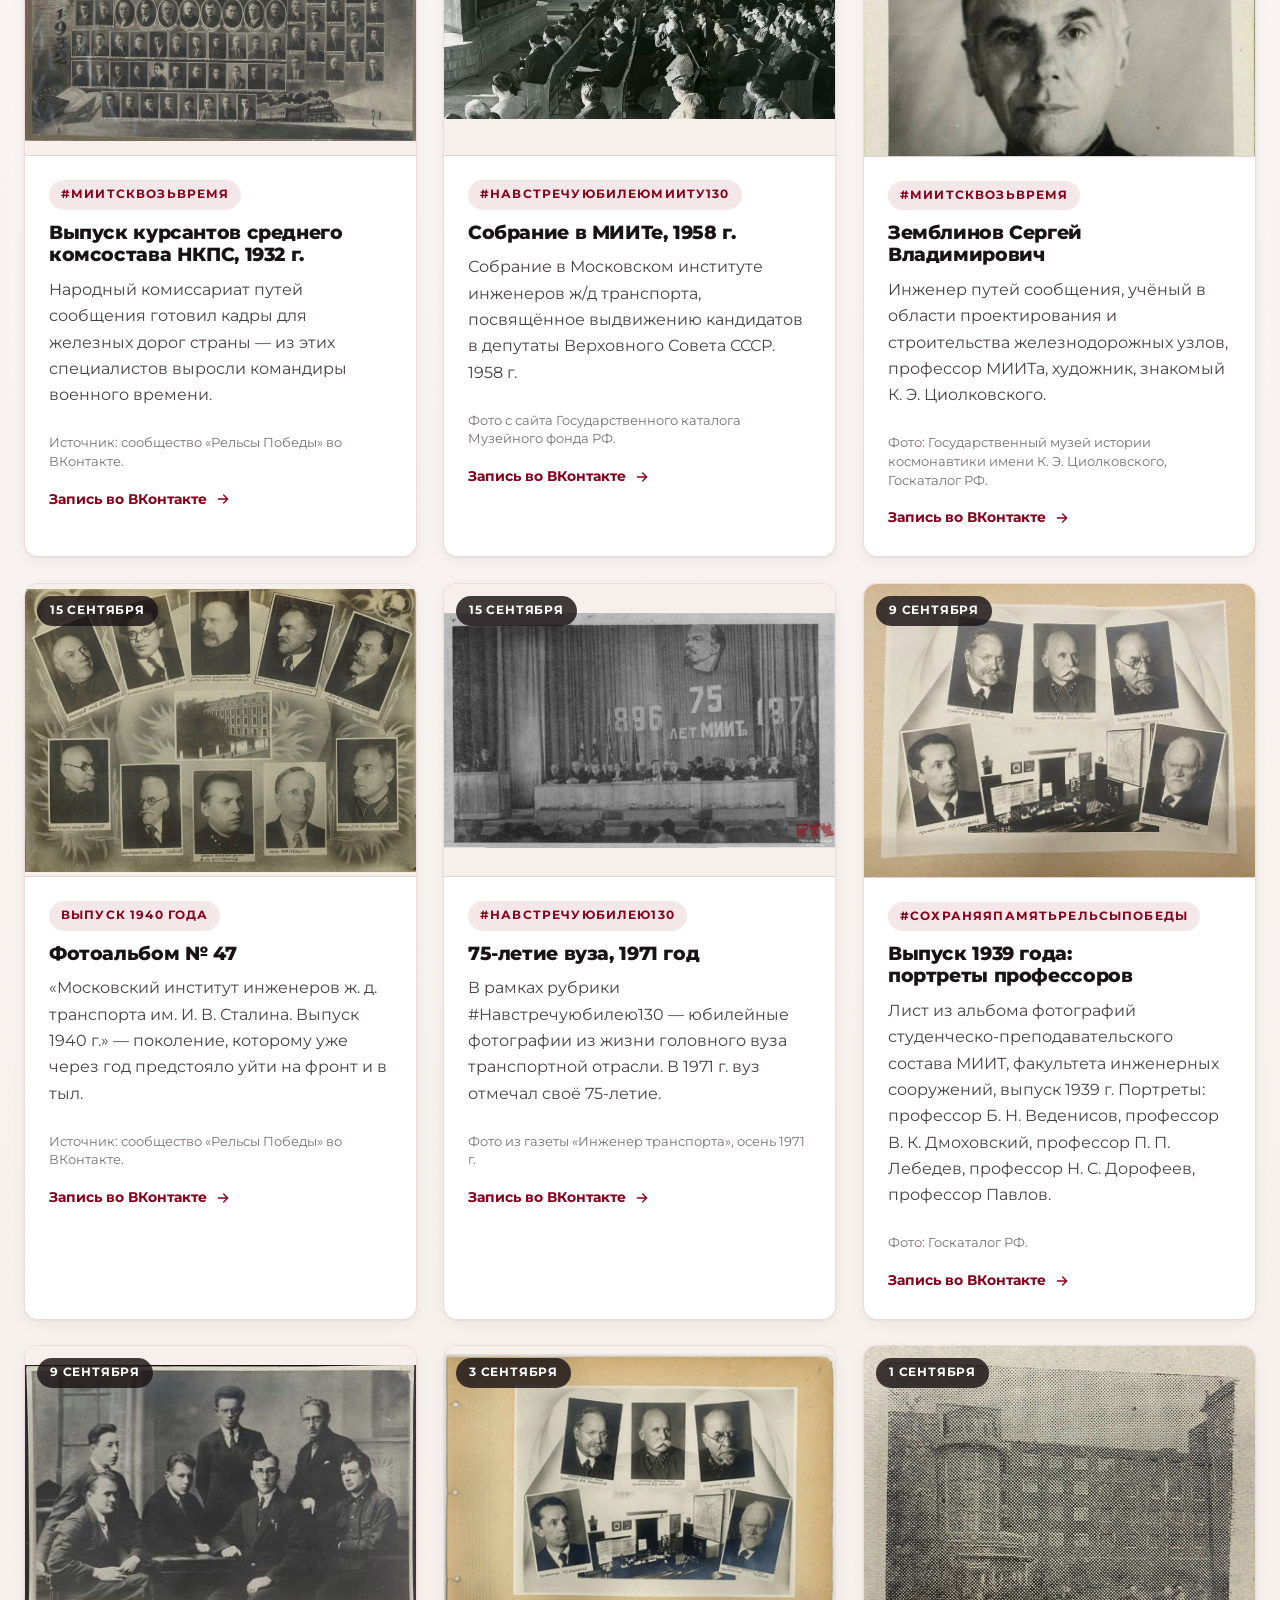
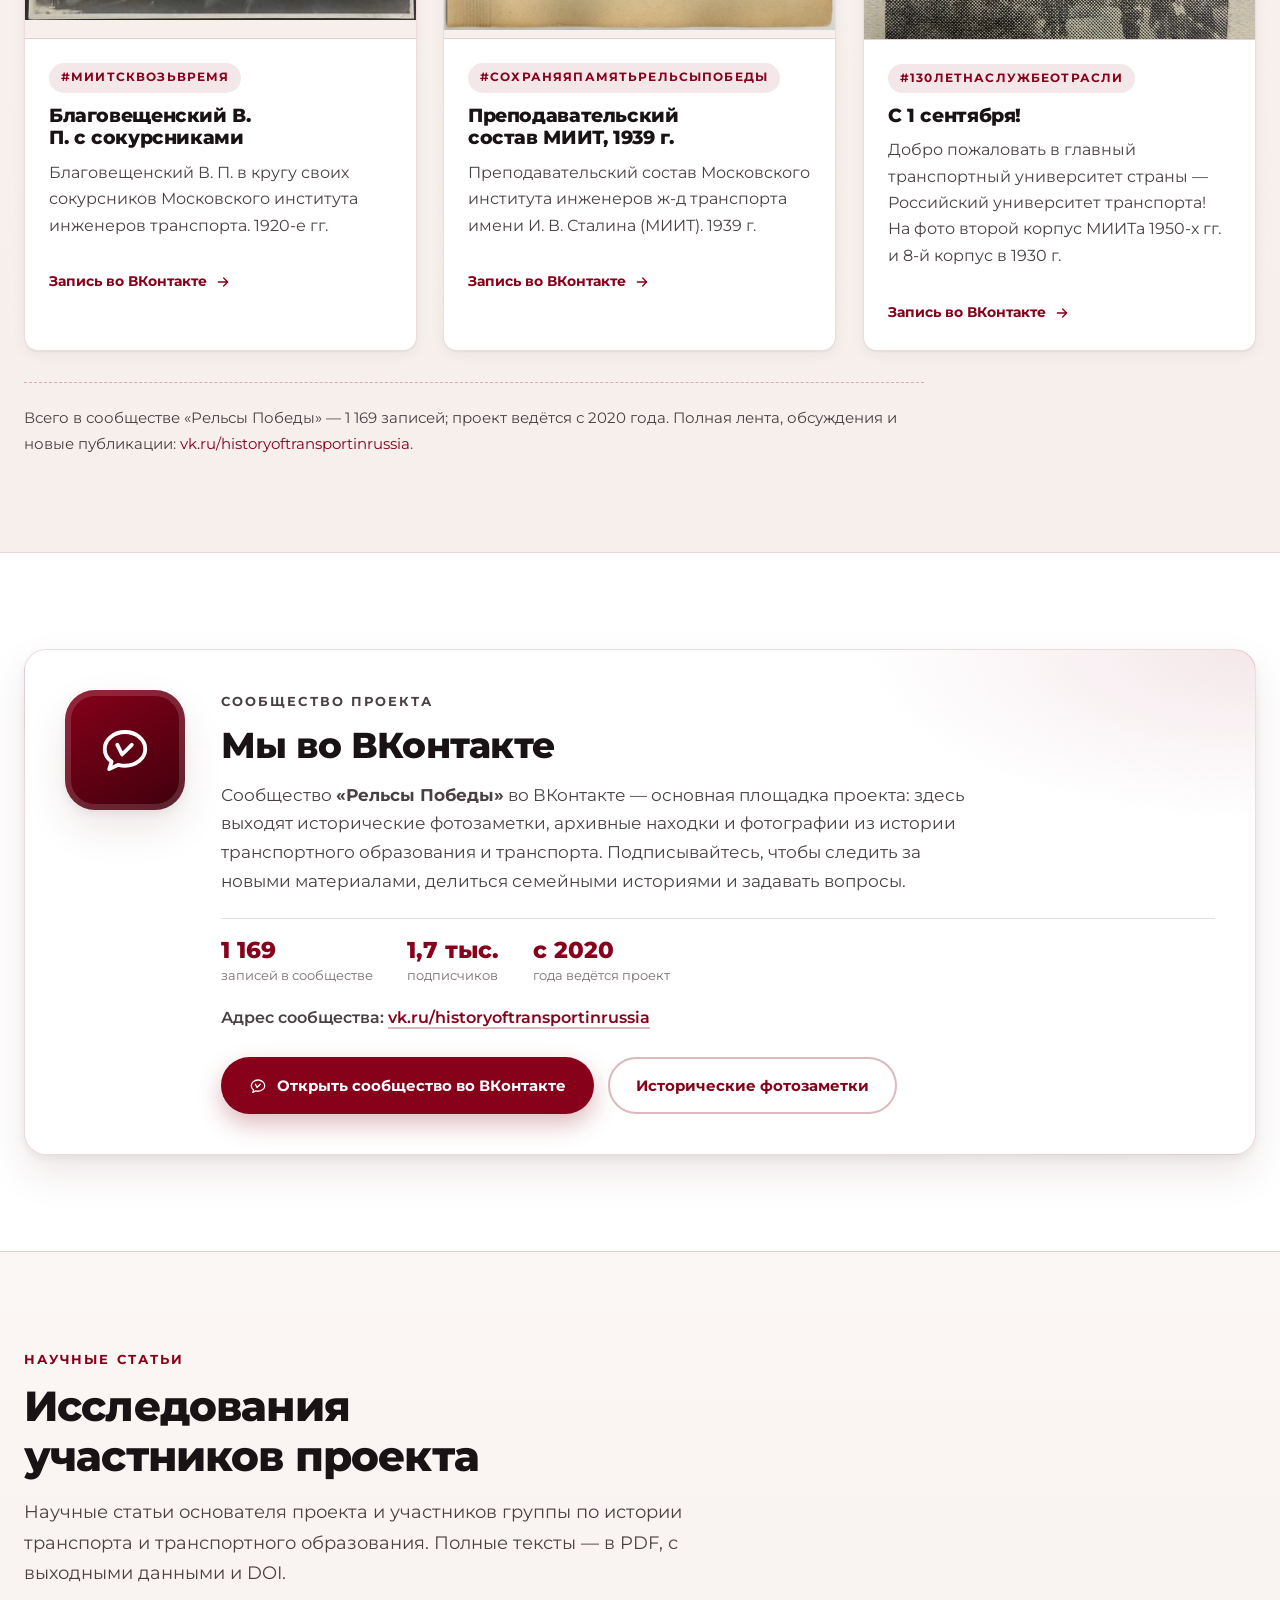
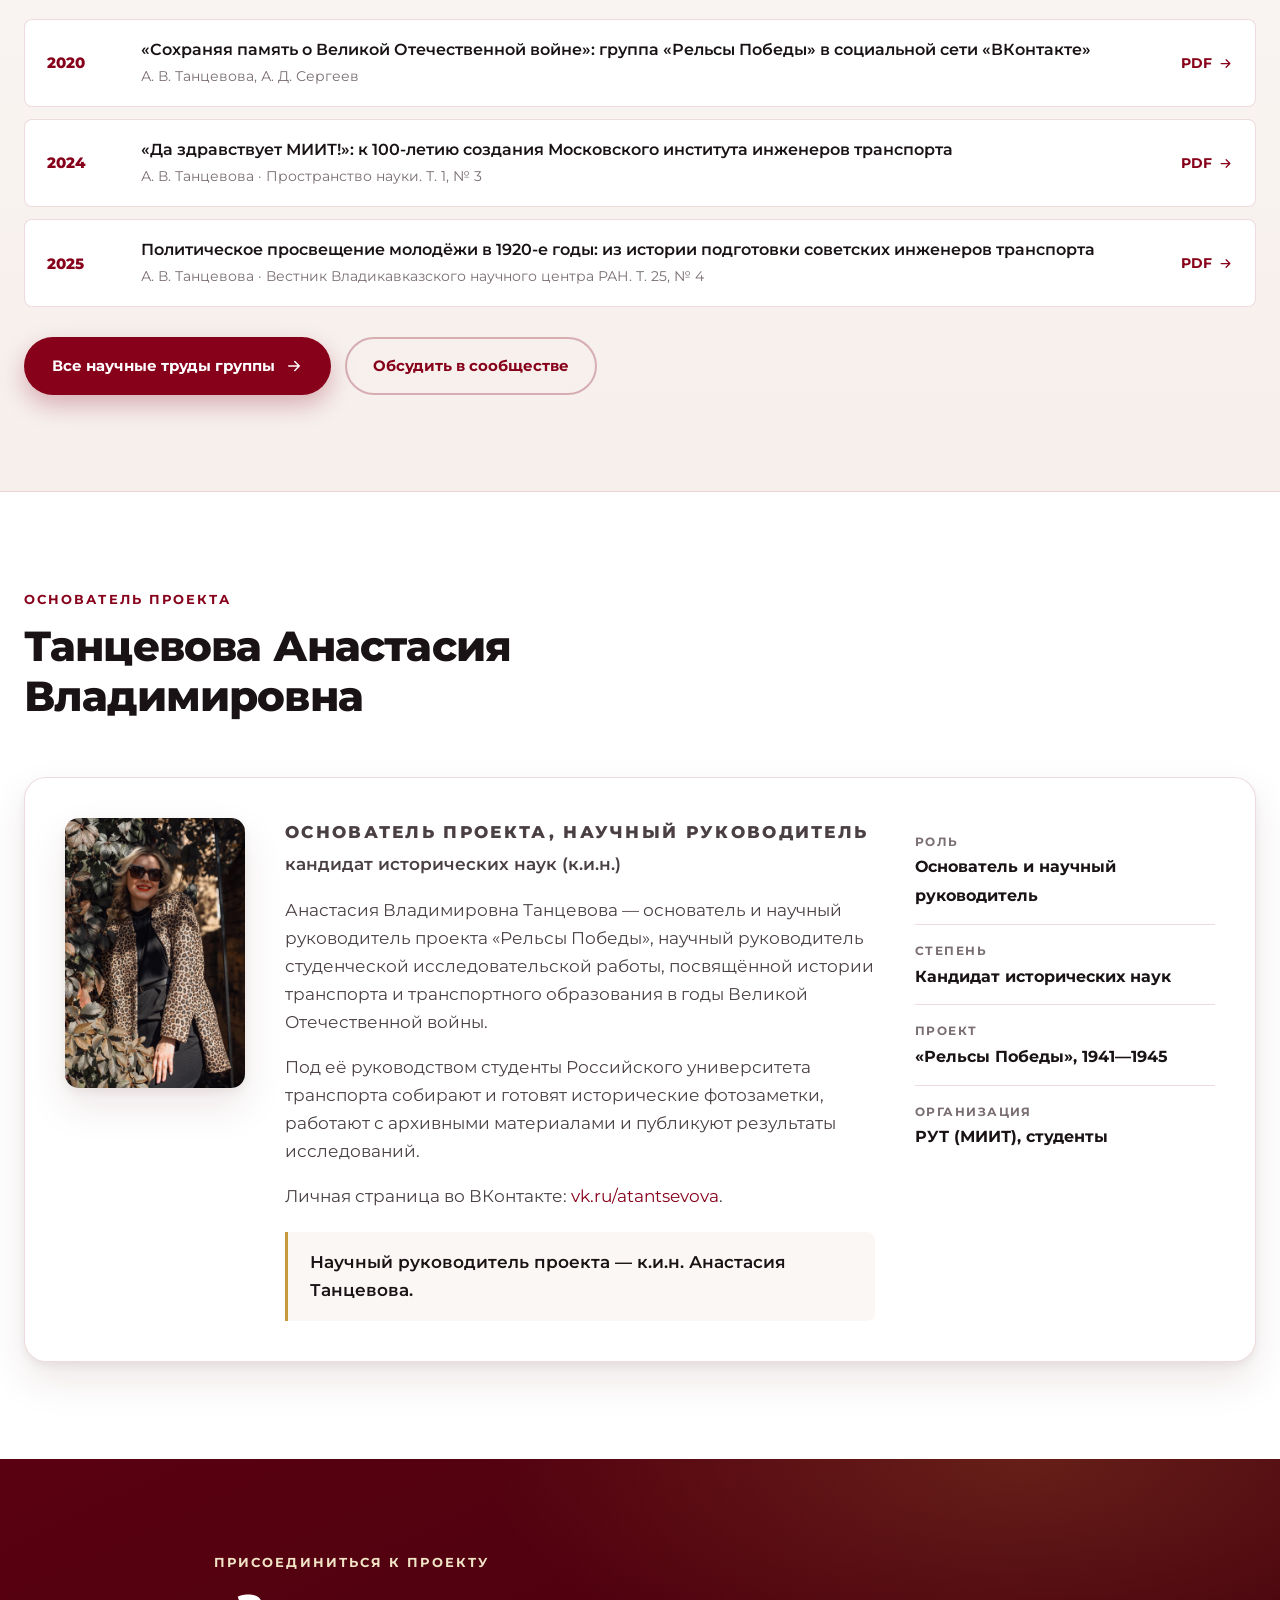
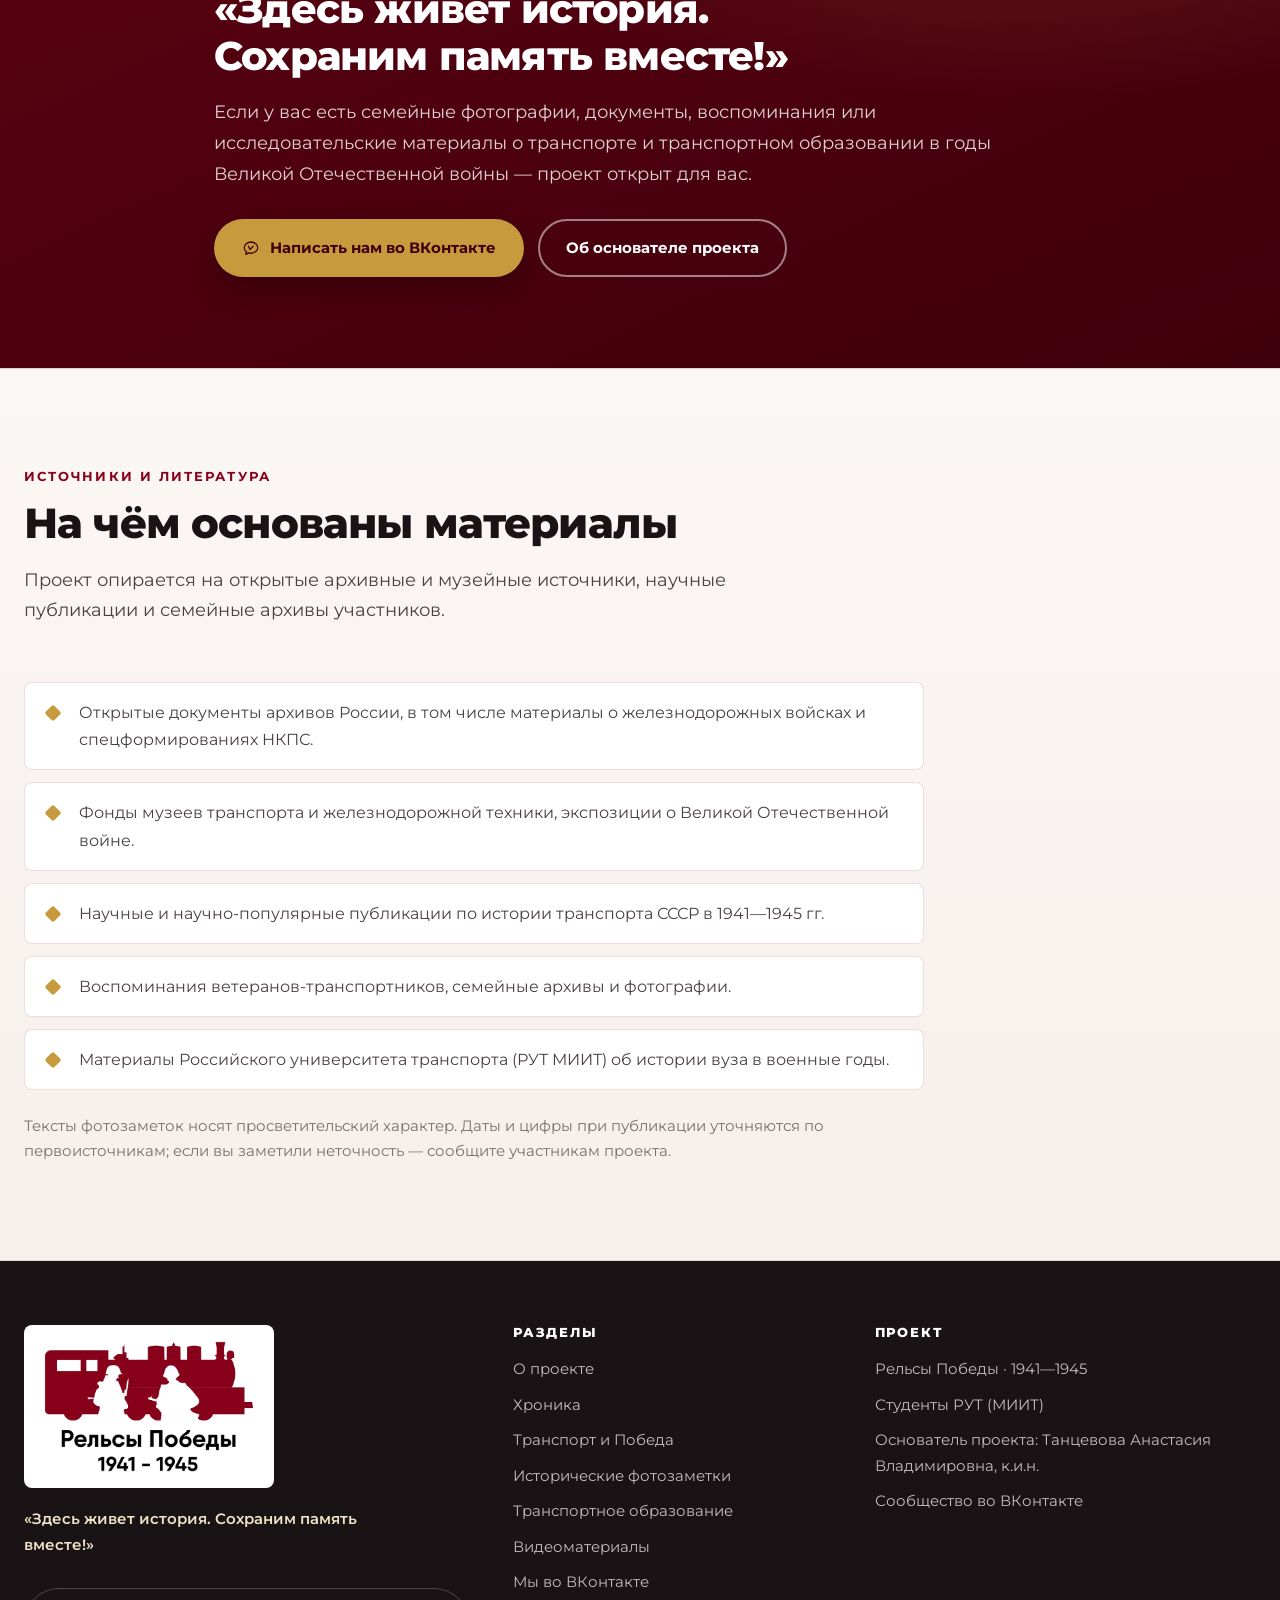
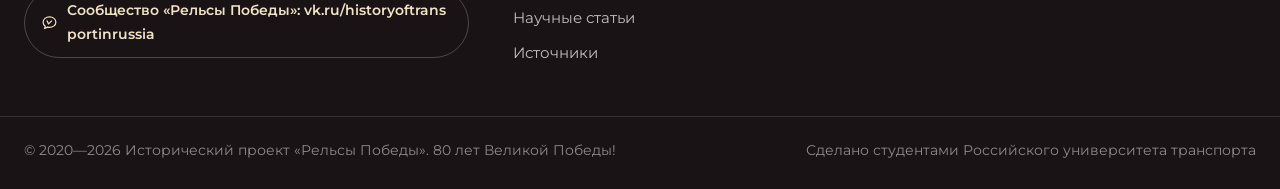
==== commit 90e26198: "Add files via upload" ====
--- a/index.html
+++ b/index.html
@@ -30,9 +30,20 @@
     root.setAttribute('data-theme-source', pref ? 'manual' : 'auto');
 
     /* При перезагрузке страница должна открываться сверху, а не на том месте,
-       где пользователь остановился: отключаем восстановление прокрутки. */
+       где пользователь остановился: отключаем восстановление прокрутки.
+       Если в адресе остался якорь (#about и т. п.), при перезагрузке убираем его
+       до первой отрисовки — иначе браузер прыгает к этому разделу. */
     try {
       if ('scrollRestoration' in history) history.scrollRestoration = 'manual';
+
+      var isReload = false;
+      if (window.performance && performance.getEntriesByType) {
+        var nav = performance.getEntriesByType('navigation')[0];
+        if (nav && nav.type) isReload = nav.type === 'reload';
+      }
+      if (isReload && window.location.hash) {
+        history.replaceState(null, '', window.location.href.split('#')[0]);
+      }
     } catch (e) {}
   })();
 </script>
@@ -113,6 +124,11 @@
     <circle cx="12" cy="12" r="4.2"/>
     <path d="M12 2.6v2.2M12 19.2v2.2M4.2 4.2l1.6 1.6M18.2 18.2l1.6 1.6M2.6 12h2.2M19.2 12h2.2M4.2 19.8l1.6-1.6M18.2 5.8l1.6-1.6"/>
   </symbol>
+  <symbol id="i-external" viewBox="0 0 24 24" fill="none" stroke="currentColor" stroke-width="1.8" stroke-linecap="round" stroke-linejoin="round">
+    <path d="M14.5 4H20v5.5"/>
+    <path d="M20 4l-8.6 8.6"/>
+    <path d="M18.5 14v4.5a1.5 1.5 0 0 1-1.5 1.5H5.5A1.5 1.5 0 0 1 4 18.5V7a1.5 1.5 0 0 1 1.5-1.5H10"/>
+  </symbol>
 </svg>
 
 <a class="skip-link" href="#about">Перейти к содержанию</a>
@@ -133,8 +149,14 @@
       <ul class="nav__list">
         <li><a href="#about">О проекте</a></li>
         <li><a href="#timeline">Хроника</a></li>
-        <li><a href="#transport">Транспорт и Победа</a></li>
+        <li><a href="#transport">Транспорт</a></li>
+        <li><a href="#education">Транспортное образование</a></li>
+        <li><a href="#videos">Видеоматериалы</a></li>
         <li><a href="#notes">Фотозаметки</a></li>
+        <li class="nav__item-split">
+          <a class="nav__link" href="#papers" data-section="papers">Научные статьи</a>
+          <a class="nav__ext" href="papers.html" title="Открыть страницу «Научные статьи»" aria-label="Открыть отдельную страницу «Научные статьи»"><svg class="ico" aria-hidden="true"><use href="#i-external"></use></svg></a>
+        </li>
         <li><a href="#founder">Основатель</a></li>
         <li class="nav__social-item"><a href="#vk">Мы во ВКонтакте</a></li>
         <li><a class="nav__cta" href="#join">Присоединиться</a></li>
@@ -144,7 +166,6 @@
     <div class="header__actions">
       <a class="social" href="https://vk.ru/historyoftransportinrussia" target="_blank" rel="noopener noreferrer" title="Сообщество «Рельсы Победы» во ВКонтакте" aria-label="Сообщество «Рельсы Победы» во ВКонтакте (откроется в новой вкладке)">
         <svg class="ico" aria-hidden="true"><use href="#i-chat"></use></svg>
-        <span>ВКонтакте</span>
       </a>
 
       <button class="theme-toggle" id="themeToggle" type="button" aria-label="Переключить тему оформления" title="Светлая или тёмная тема">
@@ -179,7 +200,7 @@
         </div>
         <dl class="hero__facts reveal">
           <div><dt>1941—1945</dt><dd>годы Великой Отечественной войны</dd></div>
-          <div><dt>75 лет</dt><dd>Великой Победы — 2020 год</dd></div>
+          <div><dt>80 лет</dt><dd>Великой Победы — 2025 год</dd></div>
           <div><dt>РУТ (МИИТ)</dt><dd>студенты</dd></div>
         </dl>
       </div>
@@ -203,7 +224,7 @@
         <p class="eyebrow">О проекте</p>
         <h2 class="section__title">Сохранить историческую память</h2>
         <div class="prose">
-          <p>В 2020 г. наше государство и весь мир отмечали 75 лет со дня окончания Великой Отечественной и Второй Мировой войны. <strong>75 лет Великой Победы!</strong></p>
+          <p>В 2025 г. наше государство и весь мир отмечали 80 лет со дня окончания Великой Отечественной и Второй Мировой войны. <strong>80 лет Великой Победы!</strong></p>
           <p>Мы, студенты Российского университета транспорта, хотим сохранить историческую память о Великой Отечественной войне и внести свой посильный вклад в сохранение и популяризацию истории этой войны.</p>
           <p>В исторических фотозаметках мы будем рассказывать об этапах войны, о битвах и подвигах, о роли транспорта в достижении Победы над немецко-фашистскими захватчиками, о повседневном труде железнодорожников и работников транспортной сферы в годы войны, внесших свой вклад в общую Победу!</p>
           <p class="prose__note">Научный руководитель проекта — к.и.н. Анастасия Танцевова.</p>
@@ -355,17 +376,41 @@
           <h3>Восстановление путей</h3>
           <p>Железнодорожные войска и спецформирования НКПС возвращали к жизни путь, мосты, депо и связь на освобождённых территориях — часто в непосредственной близости от боя.</p>
         </article>
-        <article class="card reveal">
-          <span class="card__ico"><svg class="ico" aria-hidden="true"><use href="#i-cap"></use></svg></span>
-          <h3>Транспортное образование</h3>
-          <p>Транспортные вузы и техникумы в годы войны: эвакуация, учеба в тяжелейших условиях, студенческие строительные и восстановительные отряды, преподаватели и выпускники на фронте и в тылу.</p>
-        </article>
+
         <article class="card reveal">
           <span class="card__ico"><svg class="ico" aria-hidden="true"><use href="#i-helmet"></use></svg></span>
           <h3>Люди дороги</h3>
           <p>Машинисты, диспетчеры, путейцы, стрелочницы, речники, шофёры, связисты. Их повседневный труд в тылу и на передовой — то, из чего складывалась Победа.</p>
         </article>
       </div>
+    </div>
+  </section>
+
+  <section class="section" id="education">
+    <div class="container">
+      <header class="section__head reveal">
+        <p class="eyebrow">Транспортное образование</p>
+        <h2 class="section__title">Учиться и работать ради Победы</h2>
+        <p class="section__lead">История транспортных вузов и техникумов, их студентов, преподавателей и выпускников в годы Великой Отечественной войны.</p>
+      </header>
+      <div class="prose reveal">
+        <p>Транспортные вузы и техникумы в годы войны: эвакуация, учёба в тяжелейших условиях, студенческие строительные и восстановительные отряды, преподаватели и выпускники на фронте и в тылу.</p>
+        <p>Исследования по истории транспортного образования собраны в разделе <a href="papers.html">«Научные статьи»</a>.</p>
+      </div>
+    </div>
+  </section>
+
+  <section class="section section--tinted" id="videos">
+    <div class="container">
+      <header class="section__head reveal">
+        <p class="eyebrow">Видеоматериалы</p>
+        <h2 class="section__title">Видео проекта</h2>
+        <p class="section__lead">Запись из сообщества «Рельсы Победы» с видеоматериалами проекта.</p>
+      </header>
+      <div class="vk-post">
+        <div id="vk_post_-191628363_157"></div>
+      </div>
+      <p class="notes__more">Если запись не загрузилась, <a href="https://vk.ru/wall-191628363_157" target="_blank" rel="noopener noreferrer">откройте её во ВКонтакте</a>.</p>
     </div>
   </section>
 
@@ -590,6 +635,51 @@
     </div>
   </section>
 
+  <!-- ============ НАУЧНЫЕ ТРУДЫ: АНОНС ============ -->
+  <section class="section section--tinted" id="papers">
+    <div class="container">
+      <div class="papers-teaser reveal">
+        <div class="papers-teaser__head">
+          <p class="eyebrow">Научные статьи</p>
+          <h2 class="section__title">Исследования участников проекта</h2>
+          <p class="section__lead">Научные статьи основателя проекта и участников группы по истории транспорта и транспортного образования. Полные тексты — в PDF, с выходными данными и DOI.</p>
+        </div>
+
+        <ul class="papers-teaser__list">
+          <li>
+            <span class="papers-teaser__year">2020</span>
+            <div>
+              <p class="papers-teaser__title">«Сохраняя память о Великой Отечественной войне»: группа «Рельсы Победы» в социальной сети «ВКонтакте»</p>
+              <p class="papers-teaser__authors">А. В. Танцевова, А. Д. Сергеев</p>
+            </div>
+            <a class="papers-teaser__link" href="assets/docs/tantsevova-sergeev-relsy-pobedy-vk-2020.pdf" target="_blank" rel="noopener noreferrer">PDF <svg class="ico" aria-hidden="true"><use href="#i-arrow"></use></svg></a>
+          </li>
+          <li>
+            <span class="papers-teaser__year">2024</span>
+            <div>
+              <p class="papers-teaser__title">«Да здравствует МИИТ!»: к 100-летию создания Московского института инженеров транспорта</p>
+              <p class="papers-teaser__authors">А. В. Танцевова · Пространство науки. Т. 1, № 3</p>
+            </div>
+            <a class="papers-teaser__link" href="assets/docs/tantsevova-da-zdravstvuet-miit-2024.pdf" target="_blank" rel="noopener noreferrer">PDF <svg class="ico" aria-hidden="true"><use href="#i-arrow"></use></svg></a>
+          </li>
+          <li>
+            <span class="papers-teaser__year">2025</span>
+            <div>
+              <p class="papers-teaser__title">Политическое просвещение молодёжи в 1920-е годы: из истории подготовки советских инженеров транспорта</p>
+              <p class="papers-teaser__authors">А. В. Танцевова · Вестник Владикавказского научного центра РАН. Т. 25, № 4</p>
+            </div>
+            <a class="papers-teaser__link" href="assets/docs/tantsevova-politprosveshchenie-1920e-2025.pdf" target="_blank" rel="noopener noreferrer">PDF <svg class="ico" aria-hidden="true"><use href="#i-arrow"></use></svg></a>
+          </li>
+        </ul>
+
+        <div class="papers-teaser__actions">
+          <a class="btn btn--primary" href="papers.html">Все научные труды группы <svg class="ico" aria-hidden="true"><use href="#i-arrow"></use></svg></a>
+          <a class="btn btn--ghost" href="https://vk.ru/historyoftransportinrussia" target="_blank" rel="noopener noreferrer">Обсудить в сообществе</a>
+        </div>
+      </div>
+    </div>
+  </section>
+
   <!-- ============ ОСНОВАТЕЛЬ ПРОЕКТА ============ -->
   <section class="section" id="founder">
     <div class="container">
@@ -599,12 +689,13 @@
       </header>
 
       <div class="founder reveal">
-        <div class="founder__monogram" aria-hidden="true">АВ</div>
+        <img class="founder__photo" src="assets/anastasia-tantsevova.png" alt="Анастасия Владимировна Танцевова" width="853" height="1280" loading="lazy">
         <div class="founder__body">
           <p class="founder__role">Основатель проекта, научный руководитель</p>
           <p class="founder__degree">кандидат исторических наук (к.и.н.)</p>
           <p>Анастасия Владимировна Танцевова — основатель и научный руководитель проекта «Рельсы Победы», научный руководитель студенческой исследовательской работы, посвящённой истории транспорта и транспортного образования в годы Великой Отечественной войны.</p>
           <p>Под её руководством студенты Российского университета транспорта собирают и готовят исторические фотозаметки, работают с архивными материалами и публикуют результаты исследований.</p>
+          <p>Личная страница во ВКонтакте: <a href="https://vk.ru/atantsevova" target="_blank" rel="noopener noreferrer">vk.ru/atantsevova</a>.</p>
           <blockquote class="founder__quote">Научный руководитель проекта — к.и.н. Анастасия Танцевова.</blockquote>
         </div>
         <ul class="founder__meta">
@@ -669,7 +760,10 @@
         <li><a href="#timeline">Хроника</a></li>
         <li><a href="#transport">Транспорт и Победа</a></li>
         <li><a href="#notes">Исторические фотозаметки</a></li>
+        <li><a href="#education">Транспортное образование</a></li>
+        <li><a href="#videos">Видеоматериалы</a></li>
         <li><a href="#vk">Мы во ВКонтакте</a></li>
+        <li><a href="papers.html">Научные статьи</a></li>
         <li><a href="#sources">Источники</a></li>
       </ul>
     </div>
@@ -684,7 +778,7 @@
     </div>
   </div>
   <div class="container footer__bottom">
-    <p>© 2020—<span id="year">2025</span> Исторический проект «Рельсы Победы». 75 лет Великой Победы!</p>
+    <p>© 2020—<span id="year">2025</span> Исторический проект «Рельсы Победы». 80 лет Великой Победы!</p>
     <p>Сделано студентами Российского университета транспорта</p>
   </div>
 </footer>
@@ -694,5 +788,6 @@
 </button>
 
 <script src="js/main.js"></script>
+<script src="https://vk.ru/js/api/openapi.js" async onload="if (window.VK &amp;&amp; VK.Widgets) VK.Widgets.Post('vk_post_-191628363_157', -191628363, 157, 'SflthifZJxK9TIL7KX8CLTSAxvDf');"></script>
 </body>
 </html>
--- a/css/styles.css
+++ b/css/styles.css
@@ -46,7 +46,8 @@
   --shadow:       0 4px 10px rgba(26, 19, 21, .06), 0 18px 40px rgba(90, 1, 17, .10);
   --shadow-lg:    0 10px 24px rgba(26, 19, 21, .10), 0 34px 70px rgba(90, 1, 17, .16);
 
-  --container:    1180px;
+  --container:    1280px;   /* ширина контента */
+  --header-container: 1300px; /* шапка чуть шире — в неё влезает меню из 7 пунктов */
   --header-h:     76px;
 
   --font: "Montserrat", "Inter", -apple-system, BlinkMacSystemFont, "Segoe UI",
@@ -236,6 +237,8 @@
 }
 .header.is-stuck { box-shadow: var(--shadow-sm); }
 
+.header .container { max-width: var(--header-container); }
+
 .header__inner {
   display: flex; align-items: center;
   gap: 16px;
@@ -261,9 +264,9 @@
 .nav__list { display: flex; align-items: center; gap: 4px; }
 .nav__list a {
   display: block;
-  padding: 10px 14px;
+  padding: 9px 10px;
   border-radius: 999px;
-  font-size: 15px;
+  font-size: 14px;
   font-weight: 600;
   color: var(--ink-soft);
   white-space: nowrap;
@@ -275,6 +278,18 @@
   box-shadow: 0 6px 16px rgba(135, 1, 26, .25);
 }
 .nav__list .nav__cta:hover { background: var(--brand-800); color: #fff; }
+
+/* Пункт «Научные труды»: ссылка на раздел + иконка отдельной страницы */
+.nav__item-split { display: flex; align-items: center; gap: 2px; }
+.nav__ext {
+  display: grid; place-items: center;
+  width: 28px; height: 28px; flex: none;
+  border-radius: 50%;
+  color: var(--muted);
+  transition: background .2s var(--ease), color .2s var(--ease);
+}
+.nav__ext .ico { width: 15px; height: 15px; }
+.nav__ext:hover { background: var(--brand-soft); color: var(--brand-text); }
 
 .burger {
   display: none;
@@ -401,6 +416,44 @@
 .ribbon__track span[aria-hidden] { color: var(--gold); }
 @keyframes ribbon { from { transform: translateX(0); } to { transform: translateX(-50%); } }
 
+/* ---------- 8. Шапка внутренней страницы ---------- */
+.page-head {
+  position: relative;
+  color: #fff;
+  padding: 60px 0 72px;
+  background:
+    radial-gradient(900px 420px at 15% -20%, rgba(255, 255, 255, .10), transparent 60%),
+    radial-gradient(700px 380px at 100% 120%, rgba(199, 154, 62, .18), transparent 60%),
+    linear-gradient(155deg, var(--brand-600) 0%, var(--brand) 45%, var(--brand-900) 100%);
+  overflow: hidden;
+}
+.page-head .hero__pattern { position: absolute; inset: 0; }
+.page-head__inner { position: relative; max-width: 920px; }
+
+.breadcrumb {
+  display: flex; flex-wrap: wrap; align-items: center; gap: 8px;
+  margin: 0 0 22px;
+  font-size: 14px;
+  color: rgba(255, 255, 255, .72);
+}
+.breadcrumb a { color: var(--gold-soft); }
+.breadcrumb a:hover { color: #fff; }
+.breadcrumb__sep { opacity: .5; }
+
+.page-head__title { font-size: clamp(30px, 4.6vw, 52px); margin-bottom: 16px; }
+.page-head__lead {
+  font-size: clamp(16px, 1.9vw, 19px);
+  color: rgba(255, 255, 255, .86);
+  max-width: 64ch;
+}
+.page-head__facts {
+  display: flex; flex-wrap: wrap; gap: 12px 36px;
+  margin: 28px 0 0; padding-top: 22px;
+  border-top: 1px solid rgba(255, 255, 255, .18);
+}
+.page-head__facts dt { font-size: 18px; font-weight: 800; color: var(--gold); }
+.page-head__facts dd { margin: 2px 0 0; font-size: 13.5px; color: rgba(255, 255, 255, .75); }
+
 /* ---------- 9. О проекте ---------- */
 .grid-2 {
   display: grid;
@@ -663,7 +716,7 @@
 /* ---------- 14. Основатель проекта ---------- */
 .founder {
   display: grid;
-  grid-template-columns: 132px 1fr 300px;
+  grid-template-columns: 180px 1fr 300px;
   gap: 40px;
   align-items: start;
   background: var(--surface);
@@ -672,14 +725,12 @@
   padding: 40px;
   box-shadow: var(--shadow);
 }
-.founder__monogram {
-  display: grid; place-items: center;
-  width: 132px; height: 132px;
-  font-size: 40px; font-weight: 800; letter-spacing: .02em;
-  color: #fff;
-  background: linear-gradient(150deg, var(--brand), var(--brand-900));
-  border-radius: 50%;
-  box-shadow: inset 0 0 0 6px rgba(255, 255, 255, .14), var(--shadow);
+.founder__photo {
+  display: block;
+  width: 100%;
+  height: auto;
+  border-radius: var(--radius);
+  box-shadow: var(--shadow);
 }
 .founder__role {
   margin: 0 0 4px;
@@ -885,7 +936,101 @@
 .footer__vk .ico { width: 17px; height: 17px; flex: none; }
 .footer__vk:hover { background: rgba(255, 255, 255, .10); color: #fff; border-color: var(--gold); }
 
-/* ---------- 20. Появление при прокрутке ---------- */
+/* ---------- 20. Научные труды ---------- */
+.papers {
+  display: grid;
+  grid-template-columns: repeat(auto-fit, minmax(min(340px, 100%), 1fr));
+  gap: 24px;
+}
+.paper {
+  display: flex; flex-direction: column;
+  background: var(--surface);
+  border: 1px solid var(--line);
+  border-radius: var(--radius);
+  padding: 28px 26px 24px;
+  box-shadow: var(--shadow-sm);
+  transition: transform .28s var(--ease), box-shadow .28s var(--ease), border-color .28s var(--ease);
+}
+.paper:hover { transform: translateY(-4px); box-shadow: var(--shadow); border-color: var(--line-strong); }
+
+.paper__head { display: flex; align-items: center; gap: 14px; margin-bottom: 16px; }
+.paper__ico {
+  display: grid; place-items: center;
+  width: 46px; height: 46px; flex: none;
+  border-radius: 12px;
+  background: var(--brand-soft); color: var(--brand-text);
+}
+.paper__ico .ico { width: 24px; height: 24px; }
+.paper__kind {
+  margin: 0;
+  font-size: 11.5px; font-weight: 700; letter-spacing: .1em; text-transform: uppercase;
+  color: var(--muted);
+}
+.paper__authors { margin: 3px 0 0; font-size: 15px; font-weight: 700; color: var(--ink); }
+
+.paper__title { font-size: 18px; margin-bottom: 12px; }
+.paper__source { font-size: 14px; color: var(--muted); margin-bottom: 12px; }
+.paper__about { font-size: 15.5px; color: var(--ink-soft); }
+
+.paper__tags { display: flex; flex-wrap: wrap; gap: 6px; margin-top: 14px; }
+.paper__tags span {
+  padding: 4px 10px;
+  font-size: 12px; color: var(--ink-soft);
+  background: var(--paper-3);
+  border: 1px solid var(--line);
+  border-radius: 999px;
+}
+
+.paper__foot {
+  margin-top: auto; padding-top: 20px;
+  border-top: 1px dashed var(--line-strong);
+  display: flex; flex-wrap: wrap; align-items: center; gap: 10px;
+}
+.paper__foot .btn { padding: 11px 18px; font-size: 14px; }
+.paper__size { margin-left: auto; font-size: 12.5px; color: var(--muted); white-space: nowrap; }
+
+@media (max-width: 720px) {
+  .paper { padding: 24px 20px 20px; }
+  .paper__title { font-size: 17px; }
+  .paper__size { margin-left: 0; }
+}
+
+/* Анонс раздела на главной странице */
+.papers-teaser { display: grid; gap: 30px; }
+.papers-teaser__head { max-width: 720px; }
+.papers-teaser__list { display: grid; gap: 12px; }
+.papers-teaser__list li {
+  display: grid;
+  grid-template-columns: 76px 1fr auto;
+  gap: 18px; align-items: center;
+  padding: 18px 22px;
+  background: var(--surface);
+  border: 1px solid var(--line);
+  border-radius: var(--radius-sm);
+  transition: border-color .2s var(--ease), transform .2s var(--ease), box-shadow .2s var(--ease);
+}
+.papers-teaser__list li:hover {
+  border-color: var(--line-strong);
+  transform: translateX(3px);
+  box-shadow: var(--shadow-sm);
+}
+.papers-teaser__year { font-size: 15px; font-weight: 800; color: var(--brand-text); }
+.papers-teaser__title { margin: 0; font-size: 16px; font-weight: 600; line-height: 1.45; }
+.papers-teaser__authors { margin: 4px 0 0; font-size: 13.5px; color: var(--muted); }
+.papers-teaser__link {
+  display: inline-flex; align-items: center; gap: 6px;
+  font-size: 13.5px; font-weight: 700; white-space: nowrap;
+}
+.papers-teaser__link .ico { width: 15px; height: 15px; transition: transform .2s var(--ease); }
+.papers-teaser__link:hover .ico { transform: translateX(3px); }
+.papers-teaser__actions { display: flex; flex-wrap: wrap; gap: 14px; }
+
+@media (max-width: 640px) {
+  .papers-teaser__list li { grid-template-columns: 1fr; gap: 10px; padding: 18px 18px; }
+  .papers-teaser__link { justify-self: start; }
+}
+
+/* ---------- 21. Появление при прокрутке ---------- */
 /* Блоки скрываются только при активном JS (класс .js на <html>). */
 .js .reveal {
   opacity: 0;
@@ -895,7 +1040,7 @@
 }
 .js .reveal.is-in { opacity: 1; transform: none; }
 
-/* ---------- 21. Переключатель темы ---------- */
+/* ---------- 22. Переключатель темы ---------- */
 .theme-toggle {
   position: relative;
   flex: none;
@@ -925,27 +1070,20 @@
   flex: none;
 }
 
-/* ---------- 22. Адаптив под устройства ---------- */
+/* ---------- 23. Адаптив под устройства ---------- */
 
 /* Большие мониторы и телевизоры */
 @media (min-width: 1500px) {
-  :root { --container: 1320px; --header-h: 84px; }
+  :root { --container: 1320px; --header-container: 1360px; --header-h: 84px; }
   body { font-size: 18px; }
   .section { padding: 112px 0; }
   .notes { grid-template-columns: repeat(3, 1fr); }
   .hero__inner { gap: 76px; }
 }
 @media (min-width: 1900px) {
-  :root { --container: 1460px; }
+  :root { --container: 1460px; --header-container: 1500px; }
   .hero__title { font-size: 84px; }
   .cards { grid-template-columns: repeat(4, 1fr); }
-}
-
-/* Средние ноутбуки: компактнее навигация, чтобы шапка не переполнялась */
-@media (max-width: 1330px) {
-  .social { padding: 10px 12px; }
-  .social span { display: none; }
-  .nav__list a { padding: 9px 12px; font-size: 14.5px; }
 }
 
 /* Ноутбуки и планшеты в ландшафте */
@@ -954,7 +1092,7 @@
   .hero__inner { grid-template-columns: 1fr; gap: 40px; }
   .hero__logo { max-width: 460px; }
   .grid-2 { grid-template-columns: 1fr; gap: 40px; }
-  .founder { grid-template-columns: 112px 1fr; }
+  .founder { grid-template-columns: 160px 1fr; }
   .founder__meta { grid-column: 1 / -1; grid-template-columns: repeat(auto-fit, minmax(min(200px, 100%), 1fr)); gap: 0 32px; }
   .footer__inner { grid-template-columns: 1fr 1fr; }
   .footer__brand { grid-column: 1 / -1; }
@@ -983,14 +1121,11 @@
     padding: 12px 16px 20px;
   }
   .nav__list a { padding: 14px 16px; border-radius: var(--radius-sm); font-size: 16px; }
+  .nav__item-split { width: 100%; gap: 6px; }
+  .nav__item-split .nav__link { flex: 1; }
+  .nav__ext { width: 44px; height: 44px; border: 1px solid var(--line); }
   .nav__list .nav__cta { margin: 8px 0 0; text-align: center; justify-content: center; display: flex; }
   .nav__social-item { display: block; }
-}
-
-/* Небольшие планшеты и крупные телефоны */
-@media (max-width: 900px) {
-  .social { padding: 10px 12px; }
-  .social span { display: none; }
 }
 
 /* Телефоны */
@@ -1002,7 +1137,7 @@
   .hero__logo { max-width: 100%; padding: 16px; border-radius: var(--radius); }
   .hero__facts { gap: 18px 28px; margin-top: 34px; padding-top: 22px; }
   .founder { padding: 28px 22px; grid-template-columns: 1fr; }
-  .founder__monogram { width: 96px; height: 96px; font-size: 30px; }
+  .founder__photo { max-width: 240px; }
   .note--featured { grid-template-columns: 1fr; }
   .note--featured .note__visual { min-height: 200px; aspect-ratio: 16 / 10; border-right: 0; border-bottom: 1px solid var(--line); }
   .note--featured .note__body { padding: 24px 22px; }
@@ -1066,7 +1201,7 @@
   .btn { padding-top: 13px; padding-bottom: 13px; }
 }
 
-/* ---------- 23. Доступность, контраст, печать ---------- */
+/* ---------- 24. Доступность, контраст, печать ---------- */
 @media (prefers-reduced-motion: reduce) {
   html { scroll-behavior: auto; }
   *, *::before, *::after {
@@ -1081,16 +1216,30 @@
 @media (prefers-contrast: more) {
   :root { --line: rgba(135, 1, 26, .38); --line-strong: rgba(135, 1, 26, .6); }
   :root[data-theme="dark"] { --line: rgba(255, 255, 255, .34); --line-strong: rgba(255, 255, 255, .55); }
-  .card, .note, .about-card, .founder, .vk-block { border-width: 2px; }
+  .card, .note, .paper, .about-card, .founder, .vk-block { border-width: 2px; }
 }
 
 @media print {
-  .header, .ribbon, .to-top, .progress, .join__actions, .hero__actions, .theme-toggle { display: none !important; }
+  .header, .ribbon, .to-top, .progress, .join__actions, .hero__actions, .theme-toggle, .paper__foot .btn { display: none !important; }
   body { font-size: 12pt; color: #000; background: #fff; }
   .hero, .quote, .join, .footer { background: #fff !important; color: #000 !important; }
   .hero__title span, .quote cite { color: #000 !important; }
   .hero__logo, .footer__brand img { box-shadow: none; }
-  .card, .note, .founder, .about-card, .vk-block, .sources li { box-shadow: none; border-color: #999; }
-  .note { break-inside: avoid; }
+  .card, .note, .paper, .founder, .about-card, .vk-block, .sources li { box-shadow: none; border-color: #999; }
+  .note, .paper { break-inside: avoid; }
   .reveal { opacity: 1 !important; transform: none !important; }
 }
+
+/* Встроенная запись с видеоматериалами VK */
+.vk-post { width: 100%; max-width: 650px; margin-inline: auto; }
+.vk-post iframe { max-width: 100%; }
+
+/* Полная навигация на компьютере: отдельная строка под логотипом. */
+@media (min-width: 1101px) {
+  :root { --header-h: 138px; }
+  .header__inner { flex-wrap: wrap; gap: 8px 16px; padding-block: 12px; }
+  .brand { flex-shrink: 0; }
+  .nav { order: 3; flex: 0 0 100%; }
+  .nav__list { flex-wrap: wrap; justify-content: center; }
+  .nav__list a { padding: 8px; font-size: 13px; }
+}
